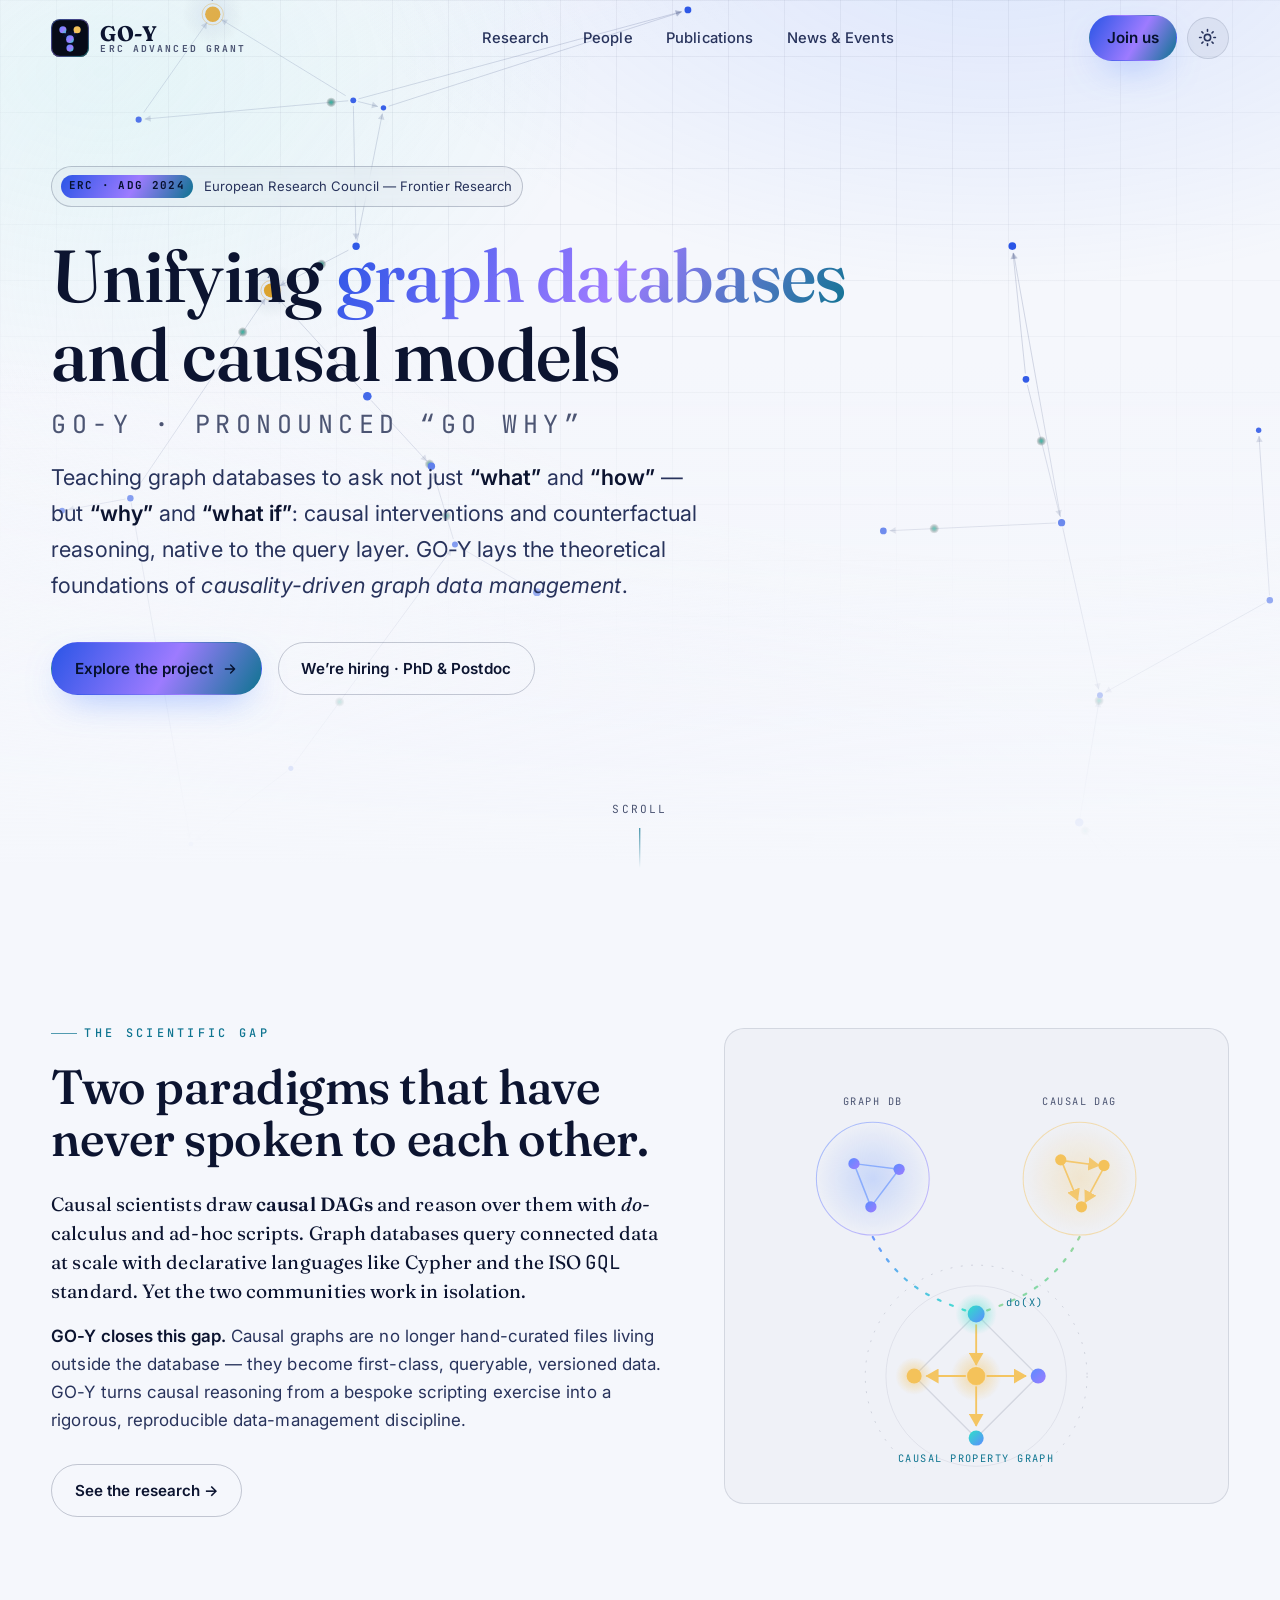
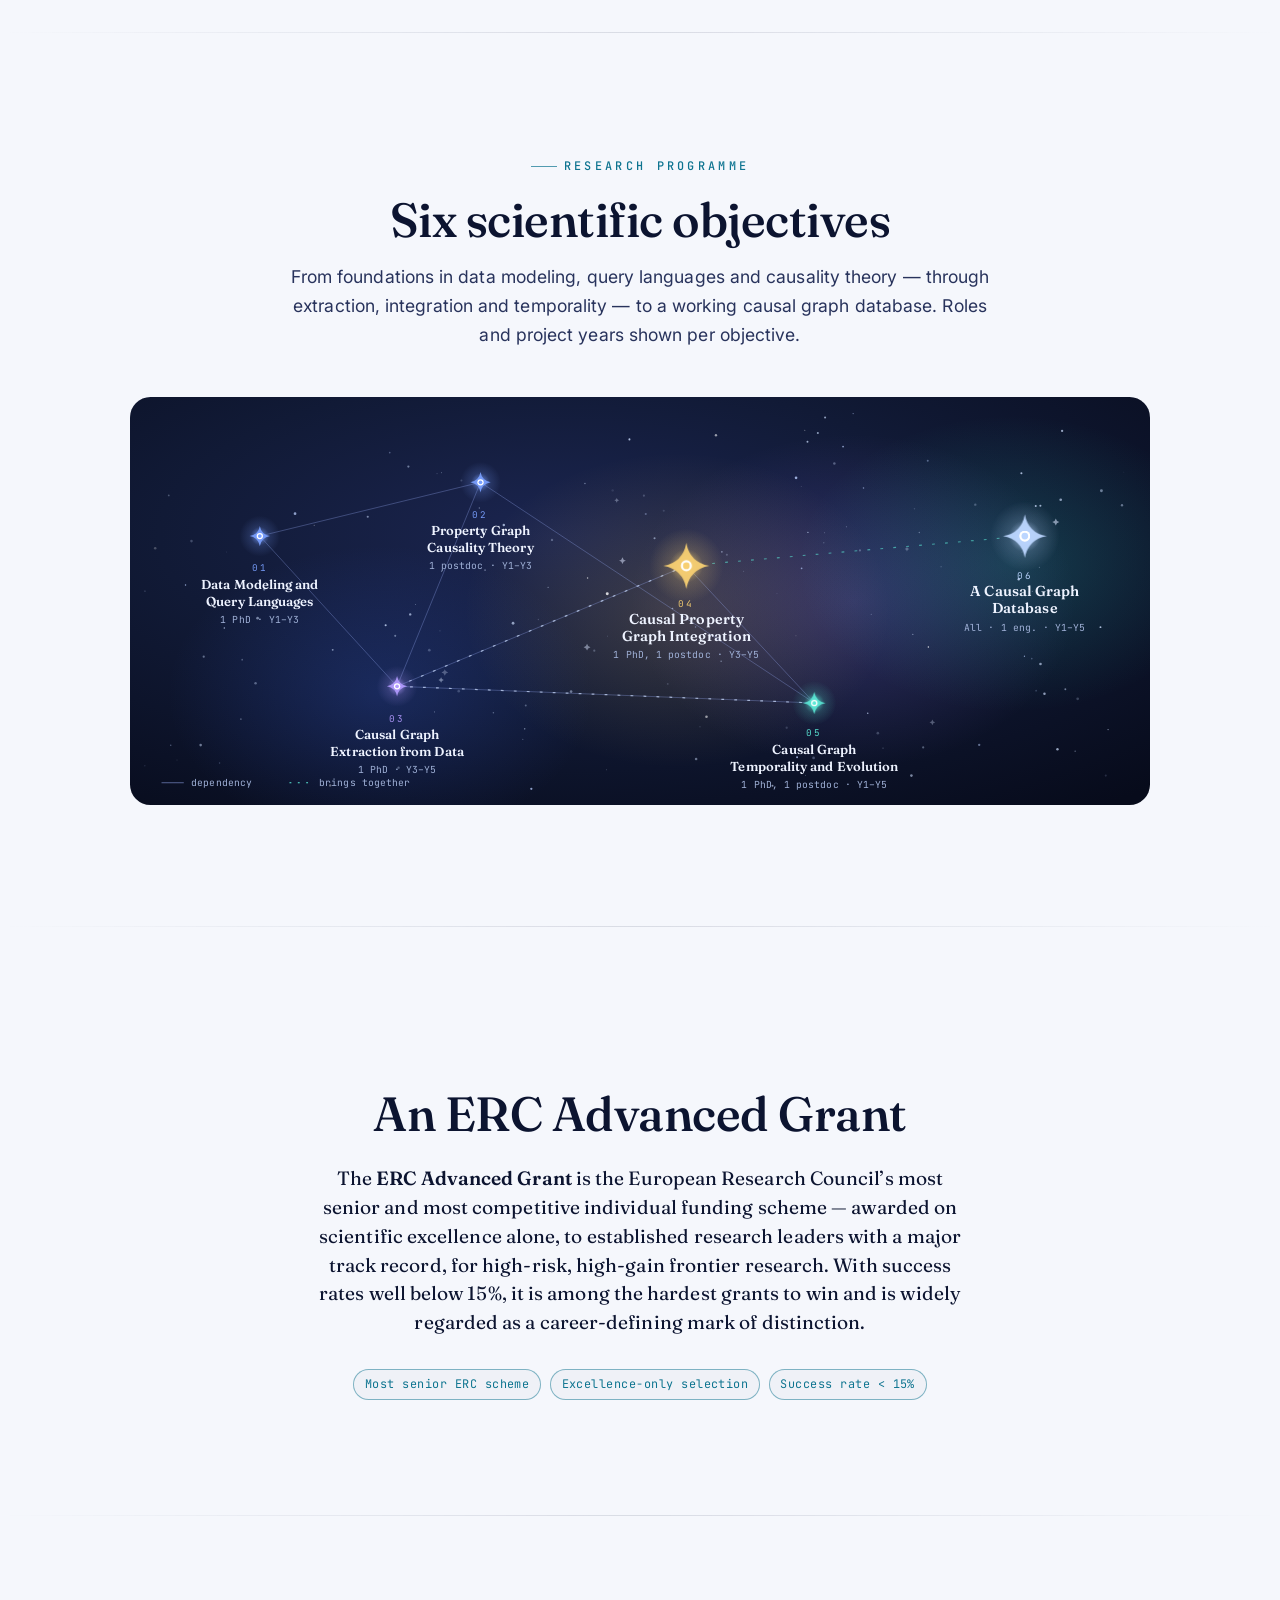
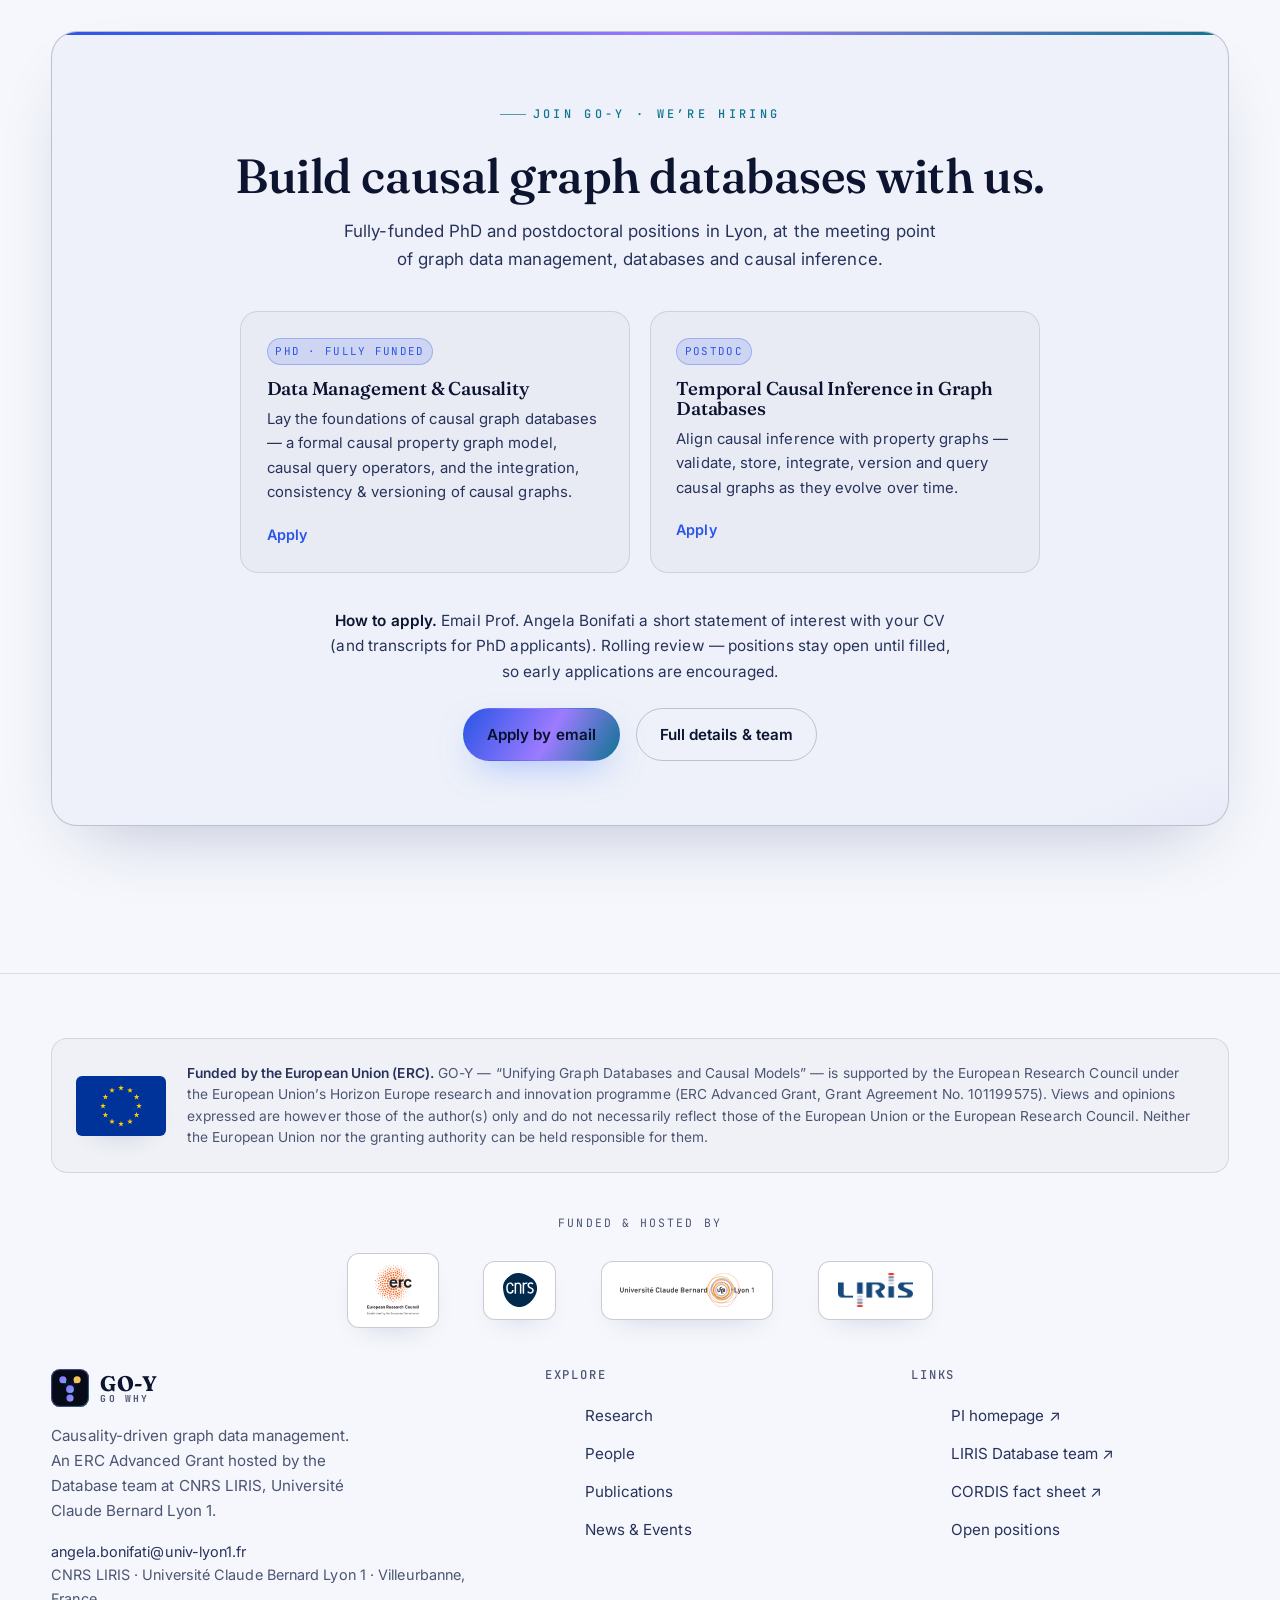
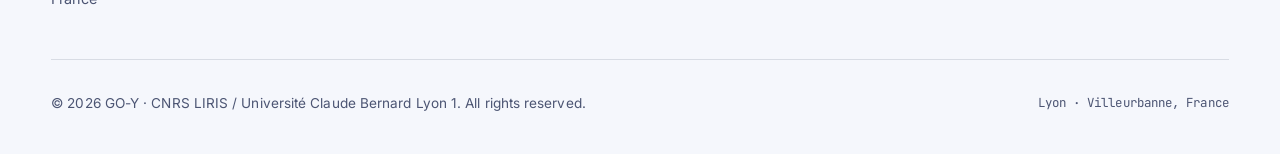
==== index.html @ 0f2301a9 "Home: drop the arrow icons from the hiring band (cleaner buttons/cards) Co-Authored-By: Claude Opus " ====
<!DOCTYPE html>
<html lang="en" data-theme="light">
<head>
  <meta charset="UTF-8" />
  <meta name="viewport" content="width=device-width, initial-scale=1.0" />
  <title>GO-Y · Unifying Graph Databases and Causal Models — ERC Advanced Grant</title>
  <meta name="description" content="GO-Y (pronounced 'go why') is an ERC Advanced Grant led by Prof. Angela Bonifati at CNRS LIRIS / Université Claude Bernard Lyon 1, laying the theoretical foundations of causality-driven graph data management." />
  <meta name="author" content="GO-Y — Angela Bonifati, CNRS LIRIS / Université Claude Bernard Lyon 1" />
  <meta property="og:title" content="GO-Y · Unifying Graph Databases and Causal Models" />
  <meta property="og:description" content="An ERC Advanced Grant teaching graph databases to ask not just 'what' and 'how' — but 'why'." />
  <meta property="og:type" content="website" />
  <link rel="icon" type="image/svg+xml" href="assets/img/favicon.svg" />
  <link rel="preconnect" href="https://fonts.googleapis.com" />
  <link rel="preconnect" href="https://fonts.gstatic.com" crossorigin />
  <link href="https://fonts.googleapis.com/css2?family=Fraunces:opsz,wght@9..144,400..600&family=Inter:wght@400;500;600;700&family=JetBrains+Mono:wght@400;500;600&display=swap" rel="stylesheet" />
  <link rel="stylesheet" href="assets/css/style.css" />
</head>
<body>

  <!-- ============ NAV ============ -->
  <header class="nav" id="nav">
    <div class="container nav-inner">
      <a class="brand" href="index.html" aria-label="GO-Y home">
        <img class="logomark" src="assets/img/favicon.svg" alt="" />
        <span class="brand-text">
          <span class="brand-name">GO-Y</span>
          <span class="brand-sub">ERC Advanced Grant</span>
        </span>
      </a>
      <nav>
        <ul class="nav-links">
          <li><a href="#research">Research</a></li>
          <li><a href="people.html">People</a></li>
          <li><a href="publications.html">Publications</a></li>
          <li><a href="events.html">News &amp; Events</a></li>
        </ul>
      </nav>
      <div class="nav-actions">
        <a class="btn btn-primary" href="people.html#positions" style="padding:.6em 1.1em">Join us</a>
        <button class="theme-toggle" aria-label="Toggle colour theme" title="Toggle theme" aria-pressed="false">
          <svg class="icon-moon" viewBox="0 0 24 24" fill="none" stroke="currentColor" stroke-width="2" stroke-linecap="round" stroke-linejoin="round"><path d="M21 12.79A9 9 0 1 1 11.21 3 7 7 0 0 0 21 12.79z"/></svg>
          <svg class="icon-sun" viewBox="0 0 24 24" fill="none" stroke="currentColor" stroke-width="2" stroke-linecap="round" stroke-linejoin="round"><circle cx="12" cy="12" r="4"/><path d="M12 2v2M12 20v2M4.93 4.93l1.41 1.41M17.66 17.66l1.41 1.41M2 12h2M20 12h2M4.93 19.07l1.41-1.41M17.66 6.34l1.41-1.41"/></svg>
        </button>
        <button class="nav-burger" aria-label="Open menu" aria-expanded="false">
          <svg viewBox="0 0 24 24" fill="none" stroke="currentColor" stroke-width="2" stroke-linecap="round"><path d="M3 6h18M3 12h18M3 18h18"/></svg>
        </button>
      </div>
    </div>
  </header>

  <div class="mobile-menu" id="mobileMenu">
    <a href="#research">Research</a>
    <a href="people.html">People</a>
    <a href="publications.html">Publications</a>
    <a href="events.html">News &amp; Events</a>
    <a href="people.html#positions">Join us</a>
  </div>

  <!-- ============ HERO ============ -->
  <section class="hero" id="top">
    <canvas id="hero-canvas"></canvas>
    <div class="container">
      <div class="hero-content">
        <span class="hero-badge">
          <span class="pill">ERC · AdG 2024</span>
          European Research Council — Frontier Research
        </span>
        <h1>
          Unifying <span class="gradient-text">graph databases</span><br />and causal models
          <span class="pron">GO-Y · pronounced “go why”</span>
        </h1>
        <p class="hero-lead">
          Teaching graph databases to ask not just <strong>“what”</strong> and <strong>“how”</strong> — but
          <strong>“why”</strong> and <strong>“what if”</strong>: causal interventions and counterfactual
          reasoning, native to the query layer. GO-Y lays the theoretical foundations of
          <em>causality-driven graph data management</em>.
        </p>
        <div class="hero-cta">
          <a class="btn btn-primary" href="#about">
            Explore the project
            <svg viewBox="0 0 24 24" fill="none" stroke="currentColor" stroke-width="2" stroke-linecap="round" stroke-linejoin="round"><path d="M5 12h14M13 6l6 6-6 6"/></svg>
          </a>
          <a class="btn btn-ghost" href="#join">We’re hiring · PhD &amp; Postdoc</a>
        </div>
      </div>
    </div>
    <div class="scroll-cue"><span>Scroll</span><span class="line"></span></div>
  </section>

  <!-- ============ ABOUT ============ -->
  <section id="about">
    <div class="container">
      <div class="split">
        <div class="reveal">
          <span class="eyebrow">The scientific gap</span>
          <h2>Two paradigms that have<br />never spoken to each other.</h2>
          <div class="prose" style="margin-top:1.6rem">
            <p class="lead-para">
              Causal scientists draw <strong>causal DAGs</strong> and reason over them with <em>do</em>-calculus and
              ad-hoc scripts. Graph databases query connected data at scale with declarative languages like
              Cypher and the ISO <span class="mono">GQL</span> standard. Yet the two communities work in isolation.
            </p>
            <p>
              <strong>GO-Y closes this gap.</strong> Causal graphs are no longer hand-curated files living outside the
              database — they become first-class, queryable, versioned data. GO-Y turns causal reasoning from a
              bespoke scripting exercise into a rigorous, reproducible data-management discipline.
            </p>
          </div>
          <div class="hero-cta" style="margin-top:1.8rem">
            <a class="btn btn-ghost" href="#research">See the research →</a>
          </div>
        </div>
        <div class="reveal" data-delay="1">
          <!-- Bridge diagram -->
          <div class="card" style="padding:2.2rem">
            <svg viewBox="0 0 460 430" width="100%" role="img" aria-label="Graph databases joined with causal DAGs to form a causal property graph">
              <defs>
                <linearGradient id="gGraph" x1="0" y1="0" x2="1" y2="1"><stop offset="0" stop-color="#5b8cff"/><stop offset="1" stop-color="#9d7bff"/></linearGradient>
                <linearGradient id="gCpg" x1="0" y1="0" x2="1" y2="1"><stop offset="0" stop-color="#2fe0c8"/><stop offset="1" stop-color="#5b8cff"/></linearGradient>
                <linearGradient id="gFlowL" x1="0" y1="0" x2="1" y2="1"><stop offset="0" stop-color="#5b8cff"/><stop offset="1" stop-color="#2fe0c8"/></linearGradient>
                <linearGradient id="gFlowR" x1="0" y1="0" x2="1" y2="1"><stop offset="0" stop-color="#f4c25a"/><stop offset="1" stop-color="#2fe0c8"/></linearGradient>
                <radialGradient id="orbL"><stop offset="0" stop-color="#5b8cff" stop-opacity=".26"/><stop offset="1" stop-color="#5b8cff" stop-opacity="0"/></radialGradient>
                <radialGradient id="orbR"><stop offset="0" stop-color="#f4c25a" stop-opacity=".26"/><stop offset="1" stop-color="#f4c25a" stop-opacity="0"/></radialGradient>
                <radialGradient id="hGold"><stop offset="0" stop-color="#f4c25a" stop-opacity=".55"/><stop offset="1" stop-color="#f4c25a" stop-opacity="0"/></radialGradient>
                <radialGradient id="hCpg"><stop offset="0" stop-color="#2fe0c8" stop-opacity=".5"/><stop offset="1" stop-color="#2fe0c8" stop-opacity="0"/></radialGradient>
                <marker id="ah2" markerWidth="8" markerHeight="8" refX="6.5" refY="4" orient="auto"><path d="M0 0 L7 4 L0 8 z" fill="#f4c25a"/></marker>
                <style>
                  .lbl{ fill:var(--muted); font-family:var(--font-mono); font-size:11px; letter-spacing:.14em }
                  .lblA{ fill:var(--accent-2); font-family:var(--font-mono); font-size:11px; letter-spacing:.14em }
                  .fe{ stroke:var(--border-strong) }
                  .flow{ stroke-dasharray:6 10; animation:goyflow 1.6s linear infinite }
                  .ring{ animation:goyspin 60s linear infinite; transform-box:fill-box; transform-origin:center }
                  .pulse{ animation:goypulse 3s ease-in-out infinite; transform-box:fill-box; transform-origin:center }
                  @keyframes goyflow{ to{ stroke-dashoffset:-32 } }
                  @keyframes goyspin{ to{ transform:rotate(360deg) } }
                  @keyframes goypulse{ 0%,100%{ opacity:.4 } 50%{ opacity:.85 } }
                  @media (prefers-reduced-motion: reduce){ .flow,.ring,.pulse{ animation:none } }
                </style>
              </defs>

              <!-- depth rings behind the unified graph -->
              <circle cx="230" cy="332" r="96" fill="none" stroke="var(--border)" opacity=".6"/>
              <circle cx="230" cy="332" r="118" fill="none" stroke="var(--border-strong)" stroke-dasharray="2 9" opacity=".7" class="ring"/>

              <!-- merge flows -->
              <path d="M120 184 C 152 244 194 252 228 266" fill="none" stroke="url(#gFlowL)" stroke-width="2.4" stroke-linecap="round" opacity=".9" class="flow"/>
              <path d="M340 184 C 308 244 266 252 232 266" fill="none" stroke="url(#gFlowR)" stroke-width="2.4" stroke-linecap="round" opacity=".9" class="flow"/>

              <!-- GRAPH DB orb -->
              <circle cx="120" cy="122" r="62" fill="url(#orbL)"/>
              <circle cx="120" cy="122" r="60" fill="none" stroke="url(#gGraph)" stroke-width="1.1" opacity=".5"/>
              <text x="120" y="44" text-anchor="middle" class="lbl">GRAPH DB</text>
              <g stroke="#5b8cff" stroke-width="1.6" opacity=".6"><line x1="100" y1="106" x2="148" y2="112"/><line x1="100" y1="106" x2="118" y2="152"/><line x1="148" y1="112" x2="118" y2="152"/></g>
              <circle cx="100" cy="106" r="6" fill="url(#gGraph)"/><circle cx="148" cy="112" r="6" fill="url(#gGraph)"/><circle cx="118" cy="152" r="6" fill="url(#gGraph)"/>

              <!-- CAUSAL DAG orb -->
              <circle cx="340" cy="122" r="62" fill="url(#orbR)"/>
              <circle cx="340" cy="122" r="60" fill="none" stroke="#f4c25a" stroke-width="1.1" opacity=".45"/>
              <text x="340" y="44" text-anchor="middle" class="lbl">CAUSAL DAG</text>
              <g stroke="#f4c25a" stroke-width="1.8" fill="none" marker-end="url(#ah2)" opacity=".85"><line x1="322" y1="106" x2="338" y2="145"/><line x1="366" y1="110" x2="346" y2="147"/><line x1="324" y1="103" x2="361" y2="108"/></g>
              <circle cx="320" cy="102" r="6" fill="#f4c25a"/><circle cx="366" cy="108" r="6" fill="#f4c25a"/><circle cx="342" cy="152" r="6" fill="#f4c25a"/>

              <!-- CAUSAL PROPERTY GRAPH (unified) -->
              <g class="fe" stroke-width="1.4" fill="none" opacity=".55">
                <line x1="230" y1="266" x2="164" y2="332"/><line x1="230" y1="266" x2="296" y2="332"/>
                <line x1="164" y1="332" x2="230" y2="398"/><line x1="296" y1="332" x2="230" y2="398"/>
              </g>
              <g stroke="#f4c25a" stroke-width="2" fill="none" marker-end="url(#ah2)" opacity=".95">
                <line x1="230" y1="277" x2="230" y2="320"/>
                <line x1="219" y1="332" x2="177" y2="332"/>
                <line x1="241" y1="332" x2="283" y2="332"/>
                <line x1="230" y1="343" x2="230" y2="385"/>
              </g>
              <circle cx="230" cy="266" r="22" fill="url(#hCpg)" class="pulse"/>
              <circle cx="230" cy="332" r="27" fill="url(#hGold)" class="pulse"/>
              <circle cx="164" cy="332" r="20" fill="url(#hGold)" class="pulse"/>
              <circle cx="230" cy="266" r="9" fill="url(#gCpg)"/>
              <circle cx="164" cy="332" r="8" fill="#f4c25a"/>
              <circle cx="296" cy="332" r="8" fill="url(#gGraph)"/>
              <circle cx="230" cy="398" r="8" fill="url(#gCpg)"/>
              <circle cx="230" cy="332" r="10" fill="#f4c25a"/>
              <circle cx="230" cy="332" r="10" fill="none" stroke="#ffffff" stroke-opacity=".25" stroke-width="1"/>
              <text x="262" y="258" class="lblA" font-size="10">do(X)</text>
              <text x="230" y="424" text-anchor="middle" class="lblA">CAUSAL PROPERTY GRAPH</text>
            </svg>
          </div>
        </div>
      </div>
    </div>
  </section>

  <hr class="section-divider" />

  <!-- ============ RESEARCH ============ -->
  <section id="research">
    <div class="container">
      <div class="section-head center reveal">
        <span class="eyebrow">Research programme</span>
        <h2>Six scientific objectives</h2>
        <p>From foundations in data modeling, query languages and causality theory — through extraction,
          integration and temporality — to a working causal graph database. Roles and project years shown per objective.</p>
      </div>

      <div class="wp-figure reveal">
        <svg viewBox="0 0 1100 440" width="100%" role="img" aria-label="The six scientific objectives of GO-Y drawn as a constellation, joined by their dependencies, culminating in a causal graph database.">
  <defs>
    <radialGradient id="sky" cx="42%" cy="34%" r="85%"><stop offset="0" stop-color="#1b2550"/><stop offset="46%" stop-color="#111a36"/><stop offset="100%" stop-color="#070b1b"/></radialGradient>
    <radialGradient id="nebV" cx="50%" cy="50%" r="50%"><stop offset="0" stop-color="#9d7bff" stop-opacity="0.22"/><stop offset="100%" stop-color="#9d7bff" stop-opacity="0"/></radialGradient>
    <radialGradient id="nebB" cx="50%" cy="50%" r="50%"><stop offset="0" stop-color="#3f6dff" stop-opacity="0.20"/><stop offset="100%" stop-color="#3f6dff" stop-opacity="0"/></radialGradient>
    <radialGradient id="nebG" cx="50%" cy="50%" r="50%"><stop offset="0" stop-color="#f4c25a" stop-opacity="0.18"/><stop offset="100%" stop-color="#f4c25a" stop-opacity="0"/></radialGradient>
    <radialGradient id="nebT" cx="50%" cy="50%" r="50%"><stop offset="0" stop-color="#2fe0c8" stop-opacity="0.18"/><stop offset="100%" stop-color="#2fe0c8" stop-opacity="0"/></radialGradient>
    <radialGradient id="glow1"><stop offset="0" stop-color="#7aa0ff" stop-opacity="0.85"/><stop offset="45%" stop-color="#7aa0ff" stop-opacity="0.18"/><stop offset="100%" stop-color="#7aa0ff" stop-opacity="0"/></radialGradient><radialGradient id="glow2"><stop offset="0" stop-color="#7aa0ff" stop-opacity="0.85"/><stop offset="45%" stop-color="#7aa0ff" stop-opacity="0.18"/><stop offset="100%" stop-color="#7aa0ff" stop-opacity="0"/></radialGradient><radialGradient id="glow3"><stop offset="0" stop-color="#b39bff" stop-opacity="0.85"/><stop offset="45%" stop-color="#b39bff" stop-opacity="0.18"/><stop offset="100%" stop-color="#b39bff" stop-opacity="0"/></radialGradient><radialGradient id="glow4"><stop offset="0" stop-color="#f7cf72" stop-opacity="0.85"/><stop offset="45%" stop-color="#f7cf72" stop-opacity="0.18"/><stop offset="100%" stop-color="#f7cf72" stop-opacity="0"/></radialGradient><radialGradient id="glow5"><stop offset="0" stop-color="#5be9d6" stop-opacity="0.85"/><stop offset="45%" stop-color="#5be9d6" stop-opacity="0.18"/><stop offset="100%" stop-color="#5be9d6" stop-opacity="0"/></radialGradient><radialGradient id="glow6"><stop offset="0" stop-color="#bcd6ff" stop-opacity="0.85"/><stop offset="45%" stop-color="#bcd6ff" stop-opacity="0.18"/><stop offset="100%" stop-color="#bcd6ff" stop-opacity="0"/></radialGradient>
    <style>
      .twinkle{ animation: goyTw 3s ease-in-out infinite; }
      @keyframes goyTw{ 0%,100%{ opacity:.18 } 50%{ opacity:.95 } }
      .pulse{ animation: goyPl 4.5s ease-in-out infinite; transform-box: fill-box; transform-origin: center; }
      @keyframes goyPl{ 0%,100%{ opacity:.55 } 50%{ opacity:1 } }
      .flow{ stroke-dasharray: 3 11; animation: goyFl 2.6s linear infinite; }
      @keyframes goyFl{ to{ stroke-dashoffset:-28 } }
      @media (prefers-reduced-motion: reduce){ .twinkle,.pulse,.flow{ animation:none } }
    </style>
  </defs>

  <rect x="0" y="0" width="1100" height="440" rx="22" fill="url(#sky)"/>
  <g>
    <rect x="540" y="40" width="480" height="360" fill="url(#nebV)"/>
    <rect x="40" y="160" width="460" height="320" fill="url(#nebB)"/>
    <rect x="360" y="60" width="460" height="340" fill="url(#nebG)"/>
    <rect x="720" y="20" width="460" height="320" fill="url(#nebT)"/>
  </g>

  <g><circle cx="1022" cy="325.5" r="1.48" fill="#cfe0ff" opacity="0.24"/><circle cx="718.3" cy="87.2" r="1.42" fill="#bcd0ff" opacity="0.8" class="twinkle" style="animation-duration:5.0s;animation-delay:-1.0s"/><circle cx="861" cy="269.5" r="0.8" fill="#ffffff" opacity="0.81"/><circle cx="382.9" cy="186.7" r="1.06" fill="#cfe0ff" opacity="0.38"/><circle cx="772.6" cy="140" r="0.56" fill="#cfe0ff" opacity="0.43"/><circle cx="1054.8" cy="358.7" r="0.68" fill="#cfe0ff" opacity="0.65" class="twinkle" style="animation-duration:4.3s;animation-delay:-2.8s"/><circle cx="631.9" cy="41.3" r="1.28" fill="#ffffff" opacity="0.57"/><circle cx="450.9" cy="205.2" r="0.61" fill="#cfe0ff" opacity="0.68" class="twinkle" style="animation-duration:5.0s;animation-delay:-1.2s"/><circle cx="980.7" cy="183.6" r="0.64" fill="#cfe0ff" opacity="0.42"/><circle cx="334.3" cy="252.2" r="0.59" fill="#cfe0ff" opacity="0.26"/><circle cx="513.8" cy="402.1" r="0.44" fill="#cfe0ff" opacity="0.59" class="twinkle" style="animation-duration:4.7s;animation-delay:-1.4s"/><circle cx="964.6" cy="279.6" r="0.7" fill="#bcd0ff" opacity="0.69" class="twinkle" style="animation-duration:4.4s;animation-delay:-1.8s"/><circle cx="27.2" cy="163" r="1.36" fill="#ffffff" opacity="0.24"/><circle cx="723.8" cy="96.5" r="0.43" fill="#cfe0ff" opacity="0.36" class="twinkle" style="animation-duration:4.3s;animation-delay:-2.1s"/><circle cx="1047.6" cy="101.1" r="1.57" fill="#cfe0ff" opacity="0.49"/><circle cx="426.8" cy="332.6" r="1.09" fill="#cfe0ff" opacity="0.35" class="twinkle" style="animation-duration:2.5s;animation-delay:-3.7s"/><circle cx="579.9" cy="309.4" r="1.01" fill="#cfe0ff" opacity="0.19"/><circle cx="1071.8" cy="81" r="0.45" fill="#cfe0ff" opacity="0.22"/><circle cx="731.1" cy="146" r="0.61" fill="#cfe0ff" opacity="0.8"/><circle cx="1069.8" cy="116.7" r="1.26" fill="#cfe0ff" opacity="0.44"/><circle cx="413.1" cy="244" r="1.49" fill="#cfe0ff" opacity="0.65" class="twinkle" style="animation-duration:2.3s;animation-delay:-3.9s"/><circle cx="958.4" cy="196.5" r="1.26" fill="#cfe0ff" opacity="0.81"/><circle cx="692.9" cy="419.3" r="1.07" fill="#cfe0ff" opacity="0.63" class="twinkle" style="animation-duration:3.0s;animation-delay:-0.9s"/><circle cx="391.9" cy="340.6" r="0.82" fill="#cfe0ff" opacity="0.39"/><circle cx="637.5" cy="285" r="0.8" fill="#cfe0ff" opacity="0.49" class="twinkle" style="animation-duration:3.8s;animation-delay:-3.2s"/><circle cx="403.1" cy="138" r="1.29" fill="#cfe0ff" opacity="0.73"/><circle cx="357.4" cy="90.1" r="1.13" fill="#cfe0ff" opacity="0.22"/><circle cx="121" cy="283.3" r="0.94" fill="#cfe0ff" opacity="0.33" class="twinkle" style="animation-duration:5.0s;animation-delay:-2.9s"/><circle cx="178" cy="125.8" r="1.47" fill="#bcd0ff" opacity="0.73" class="twinkle" style="animation-duration:2.1s;animation-delay:-1.7s"/><circle cx="769" cy="53.5" r="0.99" fill="#bcd0ff" opacity="0.69"/><circle cx="1008.7" cy="315.1" r="1.02" fill="#cfe0ff" opacity="0.5"/><circle cx="1000.2" cy="379.9" r="1.33" fill="#cfe0ff" opacity="0.7"/><circle cx="425.7" cy="357.9" r="0.68" fill="#cfe0ff" opacity="0.8"/><circle cx="911.6" cy="116.1" r="1.27" fill="#cfe0ff" opacity="0.29" class="twinkle" style="animation-duration:2.3s;animation-delay:-3.7s"/><circle cx="376.7" cy="119.7" r="0.68" fill="#cfe0ff" opacity="0.49"/><circle cx="844.2" cy="256" r="0.78" fill="#cfe0ff" opacity="0.45" class="twinkle" style="animation-duration:3.9s;animation-delay:-1.7s"/><circle cx="575.6" cy="122.7" r="1.15" fill="#cfe0ff" opacity="0.16" class="twinkle" style="animation-duration:3.2s;animation-delay:-1.4s"/><circle cx="135.4" cy="308.8" r="1.34" fill="#cfe0ff" opacity="0.38" class="twinkle" style="animation-duration:3.4s;animation-delay:-2.9s"/><circle cx="144.7" cy="207.6" r="1.22" fill="#cfe0ff" opacity="0.5"/><circle cx="275.7" cy="246.2" r="1.13" fill="#cfe0ff" opacity="0.79"/><circle cx="799.4" cy="234.3" r="0.67" fill="#cfe0ff" opacity="0.3"/><circle cx="719.4" cy="388.5" r="1.02" fill="#bcd0ff" opacity="0.82"/><circle cx="215.9" cy="418.9" r="1.26" fill="#ffffff" opacity="0.39"/><circle cx="322.8" cy="273" r="1.45" fill="#cfe0ff" opacity="0.27"/><circle cx="380.7" cy="143.2" r="1.56" fill="#cfe0ff" opacity="0.6"/><circle cx="490.6" cy="93.4" r="0.81" fill="#cfe0ff" opacity="0.48"/><circle cx="795.6" cy="341.1" r="0.79" fill="#cfe0ff" opacity="0.73"/><circle cx="280.1" cy="59.9" r="0.91" fill="#bcd0ff" opacity="0.36"/><circle cx="614.7" cy="355.6" r="0.76" fill="#cfe0ff" opacity="0.17"/><circle cx="708.2" cy="356.7" r="1.24" fill="#cfe0ff" opacity="0.19"/><circle cx="432.8" cy="422.6" r="1.24" fill="#bcd0ff" opacity="0.74"/><circle cx="806.5" cy="362.5" r="1.42" fill="#cfe0ff" opacity="0.24"/><circle cx="941.4" cy="219.5" r="0.43" fill="#bcd0ff" opacity="0.41"/><circle cx="718.2" cy="257.6" r="0.49" fill="#ffffff" opacity="0.47"/><circle cx="554.2" cy="106.4" r="1.18" fill="#cfe0ff" opacity="0.23"/><circle cx="759.6" cy="71.8" r="1.36" fill="#cfe0ff" opacity="0.35"/><circle cx="538.6" cy="45.7" r="1.08" fill="#cfe0ff" opacity="0.81" class="twinkle" style="animation-duration:2.8s;animation-delay:-2.8s"/><circle cx="328.4" cy="339.6" r="0.57" fill="#cfe0ff" opacity="0.41"/><circle cx="302.2" cy="234.5" r="1.26" fill="#cfe0ff" opacity="0.67"/><circle cx="556.2" cy="126.2" r="1.15" fill="#bcd0ff" opacity="0.36"/><circle cx="1046.6" cy="248.2" r="1.03" fill="#cfe0ff" opacity="0.81"/><circle cx="336.1" cy="187.7" r="0.64" fill="#cfe0ff" opacity="0.68"/><circle cx="354.5" cy="317.2" r="1.39" fill="#cfe0ff" opacity="0.23"/><circle cx="43.9" cy="375.5" r="0.86" fill="#bcd0ff" opacity="0.37"/><circle cx="748.9" cy="146.5" r="0.41" fill="#cfe0ff" opacity="0.8"/><circle cx="119.6" cy="347.3" r="0.95" fill="#cfe0ff" opacity="0.34"/><circle cx="76.2" cy="375.4" r="1.39" fill="#cfe0ff" opacity="0.5"/><circle cx="565.7" cy="152.3" r="1.11" fill="#cfe0ff" opacity="0.56"/><circle cx="300.2" cy="75" r="1.22" fill="#cfe0ff" opacity="0.49"/><circle cx="728.5" cy="407.9" r="0.51" fill="#cfe0ff" opacity="0.46"/><circle cx="724.3" cy="184.8" r="0.94" fill="#bcd0ff" opacity="0.65" class="twinkle" style="animation-duration:4.6s;animation-delay:-0.1s"/><circle cx="748.2" cy="157.2" r="0.73" fill="#cfe0ff" opacity="0.26"/><circle cx="981.8" cy="117.2" r="1.1" fill="#cfe0ff" opacity="0.74"/><circle cx="493.5" cy="195.2" r="0.77" fill="#ffffff" opacity="0.68"/><circle cx="542.7" cy="242" r="0.43" fill="#cfe0ff" opacity="0.34"/><circle cx="621.7" cy="344.8" r="1.4" fill="#ffffff" opacity="0.56"/><circle cx="860.3" cy="68.8" r="1.08" fill="#bcd0ff" opacity="0.41" class="twinkle" style="animation-duration:4.6s;animation-delay:-1.1s"/><circle cx="981.9" cy="288" r="1.42" fill="#cfe0ff" opacity="0.64"/><circle cx="331.1" cy="82.6" r="0.59" fill="#cfe0ff" opacity="0.26"/><circle cx="256.4" cy="129.1" r="1.16" fill="#cfe0ff" opacity="0.54"/><circle cx="289.6" cy="399.7" r="1.27" fill="#cfe0ff" opacity="0.35"/><circle cx="779.9" cy="17.9" r="0.77" fill="#bcd0ff" opacity="0.47"/><circle cx="514.7" cy="212.2" r="1.59" fill="#ffffff" opacity="0.8"/><circle cx="855.4" cy="377.9" r="1.19" fill="#cfe0ff" opacity="0.37"/><circle cx="791" cy="98.1" r="0.81" fill="#bcd0ff" opacity="0.61"/><circle cx="977.2" cy="316.7" r="1.03" fill="#bcd0ff" opacity="0.23"/><circle cx="737.2" cy="389.2" r="1.5" fill="#bcd0ff" opacity="0.3" class="twinkle" style="animation-duration:2.8s;animation-delay:-2.3s"/><circle cx="661.8" cy="187.8" r="0.51" fill="#cfe0ff" opacity="0.49"/><circle cx="1005.2" cy="36.6" r="1.23" fill="#cfe0ff" opacity="0.71"/><circle cx="851.2" cy="146.2" r="0.81" fill="#cfe0ff" opacity="0.39"/><circle cx="1003.7" cy="110.8" r="1.46" fill="#cfe0ff" opacity="0.64"/><circle cx="961.8" cy="167.2" r="0.69" fill="#cfe0ff" opacity="0.18" class="twinkle" style="animation-duration:4.4s;animation-delay:-1.2s"/><circle cx="787.2" cy="165.5" r="1.19" fill="#cfe0ff" opacity="0.31"/><circle cx="697.7" cy="212" r="0.67" fill="#bcd0ff" opacity="0.14"/><circle cx="915.8" cy="375.1" r="1.27" fill="#bcd0ff" opacity="0.49"/><circle cx="16.1" cy="209.4" r="0.99" fill="#cfe0ff" opacity="0.15" class="twinkle" style="animation-duration:2.3s;animation-delay:-3.2s"/><circle cx="309.6" cy="362.2" r="0.53" fill="#cfe0ff" opacity="0.49" class="twinkle" style="animation-duration:3.2s;animation-delay:-2.9s"/><circle cx="41.8" cy="106.1" r="0.98" fill="#cfe0ff" opacity="0.3"/><circle cx="286" cy="257.6" r="1.11" fill="#cfe0ff" opacity="0.46" class="twinkle" style="animation-duration:2.9s;animation-delay:-2.4s"/><circle cx="961.3" cy="82.2" r="1.12" fill="#cfe0ff" opacity="0.78"/><circle cx="50.7" cy="391.5" r="0.49" fill="#cfe0ff" opacity="0.31"/><circle cx="741.8" cy="38.8" r="1.1" fill="#cfe0ff" opacity="0.66"/><circle cx="514.8" cy="257.8" r="0.43" fill="#cfe0ff" opacity="0.53"/><circle cx="66.3" cy="155.4" r="1.41" fill="#cfe0ff" opacity="0.25"/><circle cx="812.1" cy="378.7" r="1.02" fill="#cfe0ff" opacity="0.14" class="twinkle" style="animation-duration:2.0s;animation-delay:-0.4s"/><circle cx="520.5" cy="100.7" r="1.28" fill="#cfe0ff" opacity="0.12" class="twinkle" style="animation-duration:2.3s;animation-delay:-2.3s"/><circle cx="475.7" cy="317.7" r="1.42" fill="#cfe0ff" opacity="0.47" class="twinkle" style="animation-duration:2.2s;animation-delay:-2.9s"/><circle cx="198.6" cy="138.2" r="0.53" fill="#ffffff" opacity="0.68" class="twinkle" style="animation-duration:2.1s;animation-delay:-1.2s"/><circle cx="973.1" cy="209.6" r="0.64" fill="#cfe0ff" opacity="0.42"/><circle cx="440.4" cy="239.9" r="0.73" fill="#cfe0ff" opacity="0.22"/><circle cx="976.8" cy="117.6" r="1.07" fill="#cfe0ff" opacity="0.8" class="twinkle" style="animation-duration:4.2s;animation-delay:-0.8s"/><circle cx="643.7" cy="170.1" r="1.18" fill="#cfe0ff" opacity="0.26"/><circle cx="59.9" cy="202.8" r="0.76" fill="#bcd0ff" opacity="0.77" class="twinkle" style="animation-duration:2.6s;animation-delay:-0.6s"/><circle cx="842.7" cy="408.3" r="1.41" fill="#cfe0ff" opacity="0.57"/><circle cx="749.6" cy="22.1" r="1.11" fill="#cfe0ff" opacity="0.68"/><circle cx="335.8" cy="81.7" r="0.45" fill="#cfe0ff" opacity="0.66"/><circle cx="670.4" cy="178.5" r="0.43" fill="#cfe0ff" opacity="0.2" class="twinkle" style="animation-duration:2.3s;animation-delay:-2.1s"/><circle cx="455.1" cy="154.1" r="1.3" fill="#cfe0ff" opacity="0.32"/><circle cx="308" cy="223.9" r="0.49" fill="#cfe0ff" opacity="0.74"/><circle cx="972.5" cy="282.1" r="0.9" fill="#bcd0ff" opacity="0.3"/><circle cx="986.2" cy="320" r="1.34" fill="#cfe0ff" opacity="0.67"/><circle cx="101.7" cy="249.1" r="0.74" fill="#cfe0ff" opacity="0.78"/><circle cx="1019.3" cy="381.9" r="0.79" fill="#cfe0ff" opacity="0.44"/><circle cx="874.7" cy="183.1" r="0.63" fill="#cfe0ff" opacity="0.4" class="twinkle" style="animation-duration:4.3s;animation-delay:-0.8s"/><circle cx="1052.3" cy="408.3" r="1.15" fill="#bcd0ff" opacity="0.17" class="twinkle" style="animation-duration:3.6s;animation-delay:-2.6s"/><circle cx="638.3" cy="167" r="0.95" fill="#cfe0ff" opacity="0.47" class="twinkle" style="animation-duration:2.6s;animation-delay:-3.9s"/><circle cx="218.6" cy="272.7" r="1.03" fill="#cfe0ff" opacity="0.59"/><circle cx="79.5" cy="280.1" r="1.21" fill="#cfe0ff" opacity="0.43"/><circle cx="727.7" cy="35.9" r="0.64" fill="#ffffff" opacity="0.38" class="twinkle" style="animation-duration:3.8s;animation-delay:-0.0s"/><circle cx="610.5" cy="390.4" r="1.41" fill="#cfe0ff" opacity="0.46" class="twinkle" style="animation-duration:4.6s;animation-delay:-2.7s"/><circle cx="585" cy="228.1" r="0.89" fill="#cfe0ff" opacity="0.57"/><circle cx="96.6" cy="394.6" r="0.82" fill="#bcd0ff" opacity="0.27" class="twinkle" style="animation-duration:3.1s;animation-delay:-3.1s"/><circle cx="609.9" cy="248" r="0.79" fill="#bcd0ff" opacity="0.48"/><circle cx="846" cy="120.5" r="0.75" fill="#cfe0ff" opacity="0.2"/><circle cx="16" cy="397.7" r="0.8" fill="#bcd0ff" opacity="0.14"/><circle cx="137.6" cy="238.5" r="1.48" fill="#cfe0ff" opacity="0.53"/><circle cx="500.7" cy="273.6" r="1.2" fill="#cfe0ff" opacity="0.29" class="twinkle" style="animation-duration:2.7s;animation-delay:-3.3s"/><circle cx="423.7" cy="369.1" r="0.44" fill="#cfe0ff" opacity="0.77"/><circle cx="103.9" cy="167.2" r="0.48" fill="#cfe0ff" opacity="0.22"/><circle cx="730.6" cy="48.2" r="1.05" fill="#cfe0ff" opacity="0.72"/><path transform="translate(524.9,111.4)" d="M0,-2.6 Q 0.42,-0.42 2.6,0 Q 0.42,0.42 0,2.6 Q -0.42,0.42 -2.6,0 Q -0.42,-0.42 0,-2.6 Z" fill="#dbe6ff" opacity="0.37" class="twinkle" style="animation-duration:3.2s;animation-delay:-1.9s"/><path transform="translate(998.4,134.9)" d="M0,-3.8 Q 0.61,-0.61 3.8,0 Q 0.61,0.61 0,3.8 Q -0.61,0.61 -3.8,0 Q -0.61,-0.61 0,-3.8 Z" fill="#dbe6ff" opacity="0.58" class="twinkle" style="animation-duration:4.3s;animation-delay:-1.3s"/><path transform="translate(335.5,305.2)" d="M0,-2.9 Q 0.46,-0.46 2.9,0 Q 0.46,0.46 0,2.9 Q -0.46,0.46 -2.9,0 Q -0.46,-0.46 0,-2.9 Z" fill="#dbe6ff" opacity="0.46" class="twinkle" style="animation-duration:4.3s;animation-delay:-1.5s"/><path transform="translate(837.9,164)" d="M0,-2.5 Q 0.40,-0.40 2.5,0 Q 0.40,0.40 0,2.5 Q -0.40,0.40 -2.5,0 Q -0.40,-0.40 0,-2.5 Z" fill="#dbe6ff" opacity="0.34" class="twinkle" style="animation-duration:3.4s;animation-delay:-2.2s"/><path transform="translate(339.5,297.1)" d="M0,-3.6 Q 0.58,-0.58 3.6,0 Q 0.58,0.58 0,3.6 Q -0.58,0.58 -3.6,0 Q -0.58,-0.58 0,-3.6 Z" fill="#dbe6ff" opacity="0.31" class="twinkle" style="animation-duration:3.7s;animation-delay:-1.4s"/><path transform="translate(865.3,350.8)" d="M0,-3.1 Q 0.50,-0.50 3.1,0 Q 0.50,0.50 0,3.1 Q -0.50,0.50 -3.1,0 Q -0.50,-0.50 0,-3.1 Z" fill="#dbe6ff" opacity="0.33" class="twinkle" style="animation-duration:3.3s;animation-delay:-0.6s"/><path transform="translate(492.9,269.8)" d="M0,-3.7 Q 0.59,-0.59 3.7,0 Q 0.59,0.59 0,3.7 Q -0.59,0.59 -3.7,0 Q -0.59,-0.59 0,-3.7 Z" fill="#dbe6ff" opacity="0.47" class="twinkle" style="animation-duration:3.2s;animation-delay:-0.9s"/><path transform="translate(531.1,176.4)" d="M0,-3.7 Q 0.59,-0.59 3.7,0 Q 0.59,0.59 0,3.7 Q -0.59,0.59 -3.7,0 Q -0.59,-0.59 0,-3.7 Z" fill="#dbe6ff" opacity="0.54" class="twinkle" style="animation-duration:3.3s;animation-delay:-1.3s"/></g>
  <g><line x1="140" y1="150" x2="378" y2="92" stroke="#9fb4ff" stroke-width="1" opacity="0.32"/><line x1="140" y1="150" x2="288" y2="312" stroke="#9fb4ff" stroke-width="1" opacity="0.32"/><line x1="378" y1="92" x2="288" y2="312" stroke="#9fb4ff" stroke-width="1" opacity="0.32"/><line x1="288" y1="312" x2="600" y2="182" stroke="#9fb4ff" stroke-width="1" opacity="0.32"/><line x1="288" y1="312" x2="600" y2="182" stroke="#cfe0ff" stroke-width="1.3" opacity="0.7" class="flow"/><line x1="288" y1="312" x2="738" y2="330" stroke="#9fb4ff" stroke-width="1" opacity="0.32"/><line x1="288" y1="312" x2="738" y2="330" stroke="#cfe0ff" stroke-width="1.3" opacity="0.7" class="flow"/><line x1="600" y1="182" x2="738" y2="330" stroke="#9fb4ff" stroke-width="1" opacity="0.32"/><line x1="378" y1="92" x2="738" y2="330" stroke="#9fb4ff" stroke-width="1" opacity="0.32"/><line x1="600" y1="182" x2="965" y2="150" stroke="#5be9d6" stroke-width="1.2" opacity="0.6" stroke-dasharray="2 7" class="flow"/></g>
  <g><circle cx="140" cy="150" r="22" fill="url(#glow1)" class="pulse" style="animation-delay:0.0s"/><path transform="translate(140,150)" d="M0,-11 Q 1.65,-1.65 11,0 Q 1.65,1.65 0,11 Q -1.65,1.65 -11,0 Q -1.65,-1.65 0,-11 Z" fill="#7aa0ff" opacity="0.9"/><circle cx="140" cy="150" r="3.4" fill="#fff"/><circle cx="140" cy="150" r="2" fill="#7aa0ff"/><circle cx="378" cy="92" r="22" fill="url(#glow2)" class="pulse" style="animation-delay:-0.6s"/><path transform="translate(378,92)" d="M0,-11 Q 1.65,-1.65 11,0 Q 1.65,1.65 0,11 Q -1.65,1.65 -11,0 Q -1.65,-1.65 0,-11 Z" fill="#7aa0ff" opacity="0.9"/><circle cx="378" cy="92" r="3.4" fill="#fff"/><circle cx="378" cy="92" r="2" fill="#7aa0ff"/><circle cx="288" cy="312" r="22" fill="url(#glow3)" class="pulse" style="animation-delay:-1.2s"/><path transform="translate(288,312)" d="M0,-11 Q 1.65,-1.65 11,0 Q 1.65,1.65 0,11 Q -1.65,1.65 -11,0 Q -1.65,-1.65 0,-11 Z" fill="#b39bff" opacity="0.9"/><circle cx="288" cy="312" r="3.4" fill="#fff"/><circle cx="288" cy="312" r="2" fill="#b39bff"/><circle cx="600" cy="182" r="40" fill="url(#glow4)" class="pulse" style="animation-delay:-1.8s"/><g opacity="0.85" stroke="#f7cf72" stroke-linecap="round"><line x1="540" y1="182" x2="660" y2="182" stroke-width="1.1" opacity="0.5"/><line x1="600" y1="122" x2="600" y2="242" stroke-width="1.1" opacity="0.5"/></g><path transform="translate(600,182)" d="M0,-24.8 Q 3.72,-3.72 24.8,0 Q 3.72,3.72 0,24.8 Q -3.72,3.72 -24.8,0 Q -3.72,-3.72 0,-24.8 Z" fill="#f7cf72" opacity="0.95"/><circle cx="600" cy="182" r="6" fill="#fff"/><circle cx="600" cy="182" r="3.6" fill="#f7cf72"/><circle cx="738" cy="330" r="24" fill="url(#glow5)" class="pulse" style="animation-delay:-2.4s"/><path transform="translate(738,330)" d="M0,-12 Q 1.80,-1.80 12,0 Q 1.80,1.80 0,12 Q -1.80,1.80 -12,0 Q -1.80,-1.80 0,-12 Z" fill="#5be9d6" opacity="0.9"/><circle cx="738" cy="330" r="3.4" fill="#fff"/><circle cx="738" cy="330" r="2" fill="#5be9d6"/><circle cx="965" cy="150" r="38" fill="url(#glow6)" class="pulse" style="animation-delay:-3.0s"/><g opacity="0.85" stroke="#bcd6ff" stroke-linecap="round"><line x1="908" y1="150" x2="1022" y2="150" stroke-width="1.1" opacity="0.5"/><line x1="965" y1="93" x2="965" y2="207" stroke-width="1.1" opacity="0.5"/></g><path transform="translate(965,150)" d="M0,-23.56 Q 3.53,-3.53 23.56,0 Q 3.53,3.53 0,23.56 Q -3.53,3.53 -23.56,0 Q -3.53,-3.53 0,-23.56 Z" fill="#bcd6ff" opacity="0.95"/><circle cx="965" cy="150" r="6" fill="#fff"/><circle cx="965" cy="150" r="3.6" fill="#bcd6ff"/></g>
  <g><text x="140" y="188" text-anchor="middle" font-family="var(--font-mono)" font-size="10" letter-spacing="0.22em" fill="#7aa0ff" opacity="0.95">01</text><text x="140" y="207" text-anchor="middle" font-family="var(--font-display)" font-size="14" font-weight="600" fill="#eef3ff">Data Modeling and</text><text x="140" y="225" text-anchor="middle" font-family="var(--font-display)" font-size="14" font-weight="600" fill="#eef3ff">Query Languages</text><text x="140" y="244" text-anchor="middle" font-family="var(--font-mono)" font-size="10.5" fill="#9fb0d6">1 PhD · Y1–Y3</text><text x="378" y="130" text-anchor="middle" font-family="var(--font-mono)" font-size="10" letter-spacing="0.22em" fill="#7aa0ff" opacity="0.95">02</text><text x="378" y="149" text-anchor="middle" font-family="var(--font-display)" font-size="14" font-weight="600" fill="#eef3ff">Property Graph</text><text x="378" y="167" text-anchor="middle" font-family="var(--font-display)" font-size="14" font-weight="600" fill="#eef3ff">Causality Theory</text><text x="378" y="186" text-anchor="middle" font-family="var(--font-mono)" font-size="10.5" fill="#9fb0d6">1 postdoc · Y1–Y3</text><text x="288" y="350" text-anchor="middle" font-family="var(--font-mono)" font-size="10" letter-spacing="0.22em" fill="#b39bff" opacity="0.95">03</text><text x="288" y="369" text-anchor="middle" font-family="var(--font-display)" font-size="14" font-weight="600" fill="#eef3ff">Causal Graph</text><text x="288" y="387" text-anchor="middle" font-family="var(--font-display)" font-size="14" font-weight="600" fill="#eef3ff">Extraction from Data</text><text x="288" y="406" text-anchor="middle" font-family="var(--font-mono)" font-size="10.5" fill="#9fb0d6">1 PhD · Y3–Y5</text><text x="600" y="226" text-anchor="middle" font-family="var(--font-mono)" font-size="10" letter-spacing="0.22em" fill="#f7cf72" opacity="0.95">04</text><text x="600" y="245" text-anchor="middle" font-family="var(--font-display)" font-size="15.5" font-weight="600" fill="#eef3ff">Causal Property</text><text x="600" y="263" text-anchor="middle" font-family="var(--font-display)" font-size="15.5" font-weight="600" fill="#eef3ff">Graph Integration</text><text x="600" y="282" text-anchor="middle" font-family="var(--font-mono)" font-size="10.5" fill="#9fb0d6">1 PhD, 1 postdoc · Y3–Y5</text><text x="738" y="366" text-anchor="middle" font-family="var(--font-mono)" font-size="10" letter-spacing="0.22em" fill="#5be9d6" opacity="0.95">05</text><text x="738" y="385" text-anchor="middle" font-family="var(--font-display)" font-size="14" font-weight="600" fill="#eef3ff">Causal Graph</text><text x="738" y="403" text-anchor="middle" font-family="var(--font-display)" font-size="14" font-weight="600" fill="#eef3ff">Temporality and Evolution</text><text x="738" y="422" text-anchor="middle" font-family="var(--font-mono)" font-size="10.5" fill="#9fb0d6">1 PhD, 1 postdoc · Y1–Y5</text><text x="965" y="196" text-anchor="middle" font-family="var(--font-mono)" font-size="10" letter-spacing="0.22em" fill="#bcd6ff" opacity="0.95">06</text><text x="965" y="215" text-anchor="middle" font-family="var(--font-display)" font-size="15.5" font-weight="600" fill="#eef3ff">A Causal Graph</text><text x="965" y="233" text-anchor="middle" font-family="var(--font-display)" font-size="15.5" font-weight="600" fill="#eef3ff">Database</text><text x="965" y="252" text-anchor="middle" font-family="var(--font-mono)" font-size="10.5" fill="#9fb0d6">All · 1 eng. · Y1–Y5</text></g>

  <g transform="translate(34,420)" font-family="var(--font-mono)" font-size="10.5" fill="#9fb0d6">
    <line x1="0" y1="-4" x2="24" y2="-4" stroke="#9fb4ff" stroke-width="1" opacity="0.55"/>
    <text x="32" y="0">dependency</text>
    <line x1="138" y1="-4" x2="162" y2="-4" stroke="#5be9d6" stroke-width="1.2" stroke-dasharray="2 7"/>
    <text x="170" y="0">brings together</text>
  </g>
</svg>
      </div>
    </div>
  </section>

  <hr class="section-divider" />

  <!-- ============ FUNDING / ERC ============ -->
  <section id="funding">
    <div class="container-narrow" style="text-align:center">
      <span class="eyebrow reveal" style="justify-content:center">Frontier research, funded by Europe</span>
      <h2 class="reveal">An ERC Advanced Grant</h2>
      <p class="lead-para reveal" data-delay="1" style="margin:1.5rem auto 0;max-width:660px">
        The <strong>ERC Advanced Grant</strong> is the European Research Council’s most senior and most competitive
        individual funding scheme — awarded on scientific excellence alone, to established research leaders with a
        major track record, for high-risk, high-gain frontier research. With success rates well below 15%, it is
        among the hardest grants to win and is widely regarded as a career-defining mark of distinction.
      </p>
      <div class="tag-row reveal" data-delay="2" style="justify-content:center;margin-top:2rem">
        <span class="tag accent">Most senior ERC scheme</span>
        <span class="tag accent">Excellence-only selection</span>
        <span class="tag accent">Success rate &lt; 15%</span>
      </div>
    </div>
  </section>

  <hr class="section-divider" />

  <!-- ============ JOIN / HIRING ============ -->
  <section id="join">
    <div class="container">
      <div class="join-band reveal">
        <div class="join-head">
          <span class="eyebrow" style="justify-content:center">Join GO-Y · we’re hiring</span>
          <h2>Build causal graph databases with us.</h2>
          <p>Fully-funded PhD and postdoctoral positions in Lyon, at the meeting point of graph data
            management, databases and causal inference.</p>
        </div>
        <div class="join-roles">
          <a class="join-role" href="mailto:angela.bonifati@univ-lyon1.fr?subject=GO-Y%20PhD%20application">
            <span class="role-kind">PhD · fully funded</span>
            <h3>Data Management &amp; Causality</h3>
            <p>Lay the foundations of causal graph databases — a formal causal property graph model, causal
              query operators, and the integration, consistency &amp; versioning of causal graphs.</p>
            <span class="role-apply">Apply</span>
          </a>
          <a class="join-role" href="mailto:angela.bonifati@univ-lyon1.fr?subject=GO-Y%20Postdoc%20application">
            <span class="role-kind">Postdoc</span>
            <h3>Temporal Causal Inference in Graph Databases</h3>
            <p>Align causal inference with property graphs — validate, store, integrate, version and query
              causal graphs as they evolve over time.</p>
            <span class="role-apply">Apply</span>
          </a>
        </div>
        <p class="join-how"><strong>How to apply.</strong> Email Prof. Angela Bonifati a short statement of
          interest with your CV (and transcripts for PhD applicants). Rolling review — positions stay open
          until filled, so early applications are encouraged.</p>
        <div class="hero-cta" style="justify-content:center;margin-top:1.5rem">
          <a class="btn btn-primary" href="mailto:angela.bonifati@univ-lyon1.fr?subject=GO-Y%20application">Apply by email</a>
          <a class="btn btn-ghost" href="people.html#positions">Full details &amp; team</a>
        </div>
      </div>
    </div>
  </section>

  <!-- ============ FOOTER ============ -->
  <footer class="footer">
    <div class="container">
      <div class="funding reveal">
        <img class="eu-emblem" src="assets/img/eu-emblem.svg" alt="Emblem of the European Union" />
        <p><strong>Funded by the European Union (ERC).</strong> GO-Y — “Unifying Graph Databases and Causal Models”
          — is supported by the European Research Council under the European Union’s Horizon Europe research and
          innovation programme (ERC Advanced Grant, Grant Agreement No. 101199575). Views and opinions expressed
          are however those of the author(s) only and do not necessarily reflect those of the European Union or
          the European Research Council. Neither the European Union nor the granting authority can be held
          responsible for them.</p>
      </div>
      <div class="partners reveal">
        <span class="partners-label">Funded &amp; hosted by</span>
        <div class="partners-row">
          <a class="logo erc" href="https://erc.europa.eu" target="_blank" rel="noopener" aria-label="European Research Council"><span class="logo-txt">ERC</span><img loading="lazy" src="assets/img/logos/erc.jpg" alt="European Research Council" onload="this.previousElementSibling.style.display='none'" onerror="this.remove()" /></a>
          <a class="logo" href="https://www.cnrs.fr" target="_blank" rel="noopener" aria-label="CNRS"><span class="logo-txt">CNRS</span><img loading="lazy" src="assets/img/logos/cnrs.svg" alt="CNRS" onload="this.previousElementSibling.style.display='none'" onerror="this.remove()" /></a>
          <a class="logo" href="https://www.univ-lyon1.fr" target="_blank" rel="noopener" aria-label="Université Claude Bernard Lyon 1"><span class="logo-txt">Lyon 1</span><img loading="lazy" src="assets/img/logos/lyon1.svg" alt="Université Claude Bernard Lyon 1" onload="this.previousElementSibling.style.display='none'" onerror="this.remove()" /></a>
          <a class="logo" href="https://liris.cnrs.fr" target="_blank" rel="noopener" aria-label="LIRIS"><span class="logo-txt">LIRIS</span><img loading="lazy" src="assets/img/logos/liris.png" alt="LIRIS" onload="this.previousElementSibling.style.display='none'" onerror="this.remove()" /></a>
        </div>
      </div>
      <div class="footer-grid">
        <div>
          <a class="brand" href="index.html">
            <img class="logomark" src="assets/img/favicon.svg" alt="" />
            <span class="brand-text"><span class="brand-name">GO-Y</span><span class="brand-sub">go why</span></span>
          </a>
          <p class="f-desc">Causality-driven graph data management. An ERC Advanced Grant hosted by the
            Database team at CNRS LIRIS, Université Claude Bernard Lyon 1.</p>
          <p class="f-contact"><a href="mailto:angela.bonifati@univ-lyon1.fr">angela.bonifati@univ-lyon1.fr</a><br />CNRS LIRIS · Université Claude Bernard Lyon 1 · Villeurbanne, France</p>
        </div>
        <div>
          <h4>Explore</h4>
          <ul class="footer-links">
            <li><a href="#research">Research</a></li>
            <li><a href="people.html">People</a></li>
            <li><a href="publications.html">Publications</a></li>
            <li><a href="events.html">News &amp; Events</a></li>
          </ul>
        </div>
        <div>
          <h4>Links</h4>
          <ul class="footer-links">
            <li><a href="https://perso.liris.cnrs.fr/angela.bonifati/" target="_blank" rel="noopener">PI homepage ↗</a></li>
            <li><a href="https://liris.cnrs.fr/en/team/bd" target="_blank" rel="noopener">LIRIS Database team ↗</a></li>
            <li><a href="https://cordis.europa.eu/project/id/101199575" target="_blank" rel="noopener">CORDIS fact sheet ↗</a></li>
            <li><a href="people.html#positions">Open positions</a></li>
          </ul>
        </div>
      </div>
      <div class="footer-bottom">
        <span>© <span data-year>2026</span> GO-Y · CNRS LIRIS / Université Claude Bernard Lyon 1. All rights reserved.</span>
        <span class="mono" style="font-size:.78rem">Lyon · Villeurbanne, France</span>
      </div>
    </div>
  </footer>

  <script src="assets/js/main.js"></script>
  <script src="assets/js/graph-hero.js"></script>
</body>
</html>
---- assets/css/style.css ----
/* =============================================================
   GO-Y · ERC Advanced Grant — Design System
   Unifying Graph Databases and Causal Models
   ============================================================= */

/* ---------- Design tokens ---------- */
:root {
  /* Type */
  --font-display: "Fraunces", Georgia, "Times New Roman", serif;
  --font-sans: "Inter", system-ui, -apple-system, "Segoe UI", Roboto, sans-serif;
  --font-mono: "JetBrains Mono", "SFMono-Regular", ui-monospace, Menlo, monospace;

  /* Brand palette */
  --eu-blue: #003399;          /* official EU emblem blue */
  --eu-gold: #ffcc00;          /* official EU emblem gold  */
  --accent: #5b8cff;           /* electric blue */
  --accent-2: #2fe0c8;         /* causal-edge cyan */
  --accent-3: #9d7bff;         /* violet */
  --gold: #f4c25a;             /* prestige gold */

  --grad-brand: linear-gradient(120deg, var(--accent) 0%, var(--accent-3) 55%, var(--accent-2) 100%);
  --grad-edge: linear-gradient(90deg, var(--accent), var(--accent-2));

  /* Dark theme (default) */
  --bg: #070b18;
  --bg-2: #0a1024;
  --bg-3: #0d1430;
  --surface: rgba(255, 255, 255, 0.035);
  --surface-2: rgba(255, 255, 255, 0.06);
  --border: rgba(255, 255, 255, 0.10);
  --border-strong: rgba(255, 255, 255, 0.18);
  --text: #eaeefb;
  --text-soft: #c3cbe6;
  --muted: #8b96b8;
  --shadow: 0 30px 80px -30px rgba(0, 0, 0, 0.7);
  --shadow-sm: 0 12px 30px -16px rgba(0, 0, 0, 0.6);
  --glow: 0 0 0 1px rgba(91, 140, 255, 0.25), 0 20px 60px -20px rgba(91, 140, 255, 0.35);
  --ring: rgba(91, 140, 255, 0.5);
  --grid-line: rgba(255, 255, 255, 0.04);
  --hero-fade: #070b18;
}

[data-theme="light"] {
  --bg: #f5f7fc;
  --bg-2: #eef1f9;
  --bg-3: #ffffff;
  --surface: rgba(10, 22, 60, 0.025);
  --surface-2: rgba(10, 22, 60, 0.05);
  --border: rgba(12, 24, 60, 0.12);
  --border-strong: rgba(12, 24, 60, 0.22);
  --text: #0c1430;
  --text-soft: #28335c;
  --muted: #4c5573;
  --shadow: 0 30px 70px -34px rgba(20, 35, 90, 0.30);
  --shadow-sm: 0 12px 30px -18px rgba(20, 35, 90, 0.25);
  --glow: 0 0 0 1px rgba(0, 51, 153, 0.18), 0 24px 60px -28px rgba(0, 51, 153, 0.28);
  --ring: rgba(0, 51, 153, 0.4);
  --grid-line: rgba(12, 24, 60, 0.05);
  --accent: #2a55e6;
  --accent-2: #0e7490; /* deep teal — legible on light backgrounds */
  --hero-fade: #f5f7fc;
}

/* ---------- Reset & base ---------- */
*, *::before, *::after { box-sizing: border-box; }
* { margin: 0; }
html { scroll-behavior: smooth; -webkit-text-size-adjust: 100%; }
@media (prefers-reduced-motion: reduce) {
  html { scroll-behavior: auto; }
  *, *::before, *::after { animation-duration: 0.001ms !important; transition-duration: 0.001ms !important; }
}

body {
  font-family: var(--font-sans);
  background: var(--bg);
  color: var(--text);
  line-height: 1.65;
  font-size: 1.02rem;
  -webkit-font-smoothing: antialiased;
  text-rendering: optimizeLegibility;
  overflow-x: hidden;
  letter-spacing: 0.005em;
}

/* Ambient background: subtle grid + radial glows */
body::before {
  content: "";
  position: fixed; inset: 0; z-index: -2;
  background:
    radial-gradient(1100px 600px at 78% -8%, rgba(91, 140, 255, 0.16), transparent 60%),
    radial-gradient(900px 600px at 8% 8%, rgba(47, 224, 200, 0.10), transparent 55%),
    radial-gradient(1000px 700px at 50% 110%, rgba(157, 123, 255, 0.10), transparent 60%);
  pointer-events: none;
}
body::after {
  content: "";
  position: fixed; inset: 0; z-index: -2;
  background-image:
    linear-gradient(var(--grid-line) 1px, transparent 1px),
    linear-gradient(90deg, var(--grid-line) 1px, transparent 1px);
  background-size: 56px 56px;
  mask-image: radial-gradient(ellipse 100% 100% at 50% 0%, #000 30%, transparent 80%);
  pointer-events: none;
}

img, svg { display: block; max-width: 100%; }
a { color: inherit; text-decoration: none; }

::selection { background: rgba(91, 140, 255, 0.35); color: #fff; }

:focus-visible { outline: 2px solid var(--ring); outline-offset: 3px; border-radius: 4px; }

/* Scrollbar */
::-webkit-scrollbar { width: 11px; height: 11px; }
::-webkit-scrollbar-track { background: transparent; }
::-webkit-scrollbar-thumb { background: var(--surface-2); border-radius: 20px; border: 3px solid transparent; background-clip: padding-box; }
::-webkit-scrollbar-thumb:hover { background: var(--border-strong); background-clip: padding-box; }

/* ---------- Typography ---------- */
h1, h2, h3, h4 { font-family: var(--font-display); font-weight: 540; line-height: 1.08; letter-spacing: -0.01em; }
h1 { font-size: clamp(2.6rem, 6vw, 4.6rem); font-optical-sizing: auto; }
h2 { font-size: clamp(2rem, 4vw, 3rem); }
h3 { font-size: clamp(1.3rem, 2vw, 1.6rem); }
p { color: var(--text-soft); }
strong { color: var(--text); font-weight: 600; }

.display { font-family: var(--font-display); }
.mono { font-family: var(--font-mono); }
.gradient-text {
  background: var(--grad-brand);
  -webkit-background-clip: text; background-clip: text;
  -webkit-text-fill-color: transparent; color: transparent;
}

/* ---------- Layout ---------- */
.container { width: min(1180px, 92vw); margin-inline: auto; }
.container-narrow { width: min(820px, 92vw); margin-inline: auto; }
section { padding: clamp(4rem, 9vw, 7.5rem) 0; position: relative; }
.section-divider { height: 1px; background: linear-gradient(90deg, transparent, var(--border), transparent); border: 0; }

.eyebrow {
  font-family: var(--font-mono);
  font-size: 0.74rem; letter-spacing: 0.28em; text-transform: uppercase;
  color: var(--accent-2); display: inline-flex; align-items: center; gap: 0.6em;
  margin-bottom: 1.1rem; font-weight: 500;
}
.eyebrow::before { content: ""; width: 26px; height: 1px; background: var(--accent-2); opacity: 0.7; }

.section-head { max-width: 720px; margin-bottom: 3rem; }
.section-head.center { margin-inline: auto; text-align: center; }
.section-head.center .eyebrow { justify-content: center; }
.section-head p { font-size: 1.1rem; margin-top: 1rem; }

/* ---------- Buttons ---------- */
.btn {
  --bg-btn: var(--surface-2);
  display: inline-flex; align-items: center; gap: 0.55em;
  padding: 0.85em 1.5em; border-radius: 999px;
  font-weight: 600; font-size: 0.95rem; cursor: pointer;
  border: 1px solid var(--border-strong); background: var(--bg-btn); color: var(--text);
  transition: transform 0.25s cubic-bezier(.2,.7,.2,1), box-shadow 0.25s, background 0.25s, border-color .25s;
  white-space: nowrap;
}
.btn svg { width: 1.05em; height: 1.05em; transition: transform 0.25s; }
.btn:hover { transform: translateY(-2px); }
.btn:hover svg { transform: translateX(3px); }
.btn-primary {
  background: var(--grad-brand); border-color: transparent; color: #06112e;
  box-shadow: 0 14px 36px -14px rgba(91, 140, 255, 0.65);
}
.btn-primary:hover { box-shadow: 0 20px 48px -14px rgba(91, 140, 255, 0.85); }
.btn-ghost { background: transparent; }
.btn-ghost:hover { background: var(--surface-2); border-color: var(--accent); }

/* ---------- Navigation ---------- */
.nav {
  position: fixed; top: 0; left: 0; right: 0; z-index: 100;
  transition: background 0.35s, border-color 0.35s, backdrop-filter 0.35s, box-shadow .35s;
  border-bottom: 1px solid transparent;
}
.nav.scrolled {
  background: color-mix(in srgb, var(--bg) 72%, transparent);
  backdrop-filter: blur(18px) saturate(140%);
  -webkit-backdrop-filter: blur(18px) saturate(140%);
  border-bottom-color: var(--border);
  box-shadow: var(--shadow-sm);
}
.nav-inner { display: flex; align-items: center; justify-content: space-between; height: 76px; }
.brand { display: flex; align-items: center; gap: 0.7rem; font-weight: 700; letter-spacing: -0.01em; }
.brand .logomark { width: 38px; height: 38px; flex: none; }
.brand .brand-text { display: flex; flex-direction: column; line-height: 1.05; }
.brand .brand-name { font-family: var(--font-display); font-size: 1.32rem; letter-spacing: 0.01em; }
.brand .brand-sub { font-family: var(--font-mono); font-size: 0.6rem; letter-spacing: 0.22em; text-transform: uppercase; color: var(--muted); }

.nav-links { display: flex; align-items: center; gap: 0.35rem; list-style: none; }
.nav-links a {
  padding: 0.5em 0.95em; border-radius: 999px; font-size: 0.92rem; font-weight: 500;
  color: var(--text-soft); transition: color 0.2s, background 0.2s; position: relative;
}
.nav-links a:hover, .nav-links a.active { color: var(--text); background: var(--surface-2); }
.nav-actions { display: flex; align-items: center; gap: 0.6rem; }

.theme-toggle, .nav-burger {
  width: 42px; height: 42px; border-radius: 50%; display: grid; place-items: center;
  background: var(--surface-2); border: 1px solid var(--border); color: var(--text-soft);
  cursor: pointer; transition: color .2s, border-color .2s, transform .2s;
}
.theme-toggle:hover, .nav-burger:hover { color: var(--text); border-color: var(--accent); transform: translateY(-1px); }
.theme-toggle svg { width: 19px; height: 19px; }
.theme-toggle .icon-sun { display: none; }
[data-theme="light"] .theme-toggle .icon-sun { display: block; }
[data-theme="light"] .theme-toggle .icon-moon { display: none; }
.nav-burger { display: none; }
.nav-burger svg { width: 22px; height: 22px; }

/* Mobile menu */
.mobile-menu {
  position: fixed; inset: 0; z-index: 99;
  background: color-mix(in srgb, var(--bg) 96%, transparent);
  backdrop-filter: blur(20px); -webkit-backdrop-filter: blur(20px);
  display: flex; flex-direction: column; justify-content: center; align-items: center; gap: 0.5rem;
  opacity: 0; visibility: hidden; transition: opacity .3s; padding: 2rem;
}
.mobile-menu.open { opacity: 1; visibility: visible; }
.mobile-menu a { font-family: var(--font-display); font-size: 1.9rem; color: var(--text-soft); padding: 0.4rem 1rem; transition: color .2s; }
.mobile-menu a:hover { color: var(--accent); }

/* ---------- Hero ---------- */
.hero { position: relative; min-height: 100svh; display: flex; align-items: center; padding-top: 76px; overflow: hidden; }
#hero-canvas { position: absolute; inset: 0; width: 100%; height: 100%; z-index: 0; }
.hero::after {
  content: ""; position: absolute; inset: 0; z-index: 1; pointer-events: none;
  background: linear-gradient(180deg, transparent 40%, var(--hero-fade) 96%),
              radial-gradient(120% 80% at 80% 30%, transparent 40%, color-mix(in srgb, var(--bg) 55%, transparent) 100%);
}
.hero .container { position: relative; z-index: 2; }
.hero-content { max-width: 880px; }
.hero-badge {
  display: inline-flex; align-items: center; gap: 0.7rem; padding: 0.5rem 0.6rem 0.5rem 0.55rem;
  border: 1px solid var(--border-strong); border-radius: 999px; background: var(--surface);
  backdrop-filter: blur(8px); font-size: 0.82rem; color: var(--text-soft); margin-bottom: 1.8rem;
}
.hero-badge .pill { background: var(--grad-brand); color: #06112e; font-weight: 700; font-size: 0.68rem; letter-spacing: 0.12em; padding: 0.25em 0.7em; border-radius: 999px; font-family: var(--font-mono); text-transform: uppercase; }
.hero h1 { margin-bottom: 1.4rem; }
.hero h1 .pron { display: block; font-size: 0.34em; font-family: var(--font-mono); letter-spacing: 0.22em; color: var(--muted); font-weight: 400; margin-top: 1rem; text-transform: uppercase; }
.hero-lead { font-size: clamp(1.1rem, 1.7vw, 1.4rem); color: var(--text-soft); max-width: 660px; margin-bottom: 2.4rem; }
.hero-cta { display: flex; flex-wrap: wrap; gap: 1rem; align-items: center; }
.scroll-cue { position: absolute; bottom: 2rem; left: 50%; transform: translateX(-50%); z-index: 2; color: var(--muted); font-family: var(--font-mono); font-size: 0.7rem; letter-spacing: 0.2em; text-transform: uppercase; display: flex; flex-direction: column; align-items: center; gap: 0.6rem; }
.scroll-cue .line { width: 1px; height: 40px; background: linear-gradient(var(--accent-2), transparent); animation: scrollpulse 2.2s ease-in-out infinite; }
@keyframes scrollpulse { 0%,100%{ transform: scaleY(0.4); opacity:.4; transform-origin: top;} 50%{ transform: scaleY(1); opacity:1; transform-origin: top;} }

/* ---------- Stat strip ---------- */
.stats { display: grid; grid-template-columns: repeat(4, 1fr); gap: 1px; background: var(--border); border: 1px solid var(--border); border-radius: 20px; overflow: hidden; }
.stat { background: var(--bg-2); padding: 2rem 1.6rem; text-align: center; }
.stat .num { font-family: var(--font-display); font-size: clamp(2rem, 4vw, 2.9rem); line-height: 1; background: var(--grad-brand); -webkit-background-clip: text; background-clip: text; -webkit-text-fill-color: transparent; }
.stat .label { display: block; margin-top: 0.7rem; font-size: 0.8rem; color: var(--muted); letter-spacing: 0.06em; text-transform: uppercase; font-family: var(--font-mono); }

/* Keep big gradient numbers legible on the light theme */
[data-theme="light"] .stat .num,
[data-theme="light"] .fact-val { background: none; -webkit-text-fill-color: currentColor; color: var(--accent); }

/* ---------- Grant fact sheet ---------- */
.fact-sheet {
  display: grid; grid-template-columns: 1fr 1fr; gap: 1px;
  background: var(--border); border: 1px solid var(--border);
  border-radius: 20px; overflow: hidden; box-shadow: var(--shadow-sm);
}
.fact {
  background: var(--bg-2); padding: 1.7rem 1.6rem;
  display: flex; flex-direction: column; align-items: flex-start; gap: .5rem;
  transition: background .3s;
}
.fact:hover { background: var(--bg-3); }
.fact-ic {
  width: 40px; height: 40px; border-radius: 12px; display: grid; place-items: center;
  background: color-mix(in srgb, var(--accent) 14%, transparent);
  color: var(--accent); border: 1px solid color-mix(in srgb, var(--accent) 28%, transparent);
}
.fact-ic svg { width: 20px; height: 20px; }
.fact-val {
  font-family: var(--font-display); font-size: clamp(1.7rem, 2.6vw, 2.25rem); line-height: 1; margin-top: .4rem;
  background: var(--grad-brand); -webkit-background-clip: text; background-clip: text;
  -webkit-text-fill-color: transparent; color: transparent;
}
.fact-label { font-family: var(--font-mono); font-size: .72rem; letter-spacing: .08em; text-transform: uppercase; color: var(--muted); }
@media (max-width: 460px) { .fact-sheet { grid-template-columns: 1fr; } }

/* ---------- Cards ---------- */
.card {
  background: var(--surface); border: 1px solid var(--border); border-radius: 20px;
  padding: 2rem; transition: transform .35s cubic-bezier(.2,.7,.2,1), border-color .35s, box-shadow .35s, background .35s;
  position: relative; overflow: hidden;
}
.card:hover { transform: translateY(-5px); border-color: var(--border-strong); box-shadow: var(--shadow); background: var(--surface-2); }
.card .card-index { font-family: var(--font-mono); font-size: 0.8rem; color: var(--accent-2); letter-spacing: 0.1em; }
.card h3 { margin: 0.8rem 0 0.7rem; }
.card p { font-size: 0.97rem; }
.card-icon { width: 52px; height: 52px; border-radius: 14px; display: grid; place-items: center; background: var(--surface-2); border: 1px solid var(--border); margin-bottom: 1.2rem; color: var(--accent); }
.card-icon svg { width: 26px; height: 26px; }

.grid { display: grid; gap: 1.4rem; }
.grid-2 { grid-template-columns: repeat(2, 1fr); }
.grid-3 { grid-template-columns: repeat(3, 1fr); }
.grid-4 { grid-template-columns: repeat(4, 1fr); }

/* Objective card with gradient top accent */
.obj-card::before { content: ""; position: absolute; top: 0; left: 0; right: 0; height: 3px; background: var(--grad-brand); transform: scaleX(0); transform-origin: left; transition: transform .4s; }
.obj-card:hover::before { transform: scaleX(1); }

/* ---------- Concept chips ---------- */
.concepts { display: flex; flex-direction: column; gap: 0.9rem; }
.concept { display: grid; grid-template-columns: auto 1fr; gap: 1.2rem; align-items: start; padding: 1.3rem 1.5rem; border: 1px solid var(--border); border-radius: 16px; background: var(--surface); transition: border-color .3s, background .3s; }
.concept:hover { border-color: var(--border-strong); background: var(--surface-2); }
.concept .term { font-family: var(--font-mono); font-weight: 600; color: var(--accent-2); font-size: 0.95rem; white-space: nowrap; padding-top: 0.1rem; }
.concept .def { color: var(--text-soft); font-size: 0.97rem; }

/* ---------- About / split ---------- */
.split { display: grid; grid-template-columns: 1.1fr 0.9fr; gap: 3.5rem; align-items: center; }
.prose p + p { margin-top: 1.1rem; }
.prose p { font-size: 1.06rem; }
.lead-para { font-size: 1.2rem !important; color: var(--text) !important; font-family: var(--font-display); font-weight: 400; line-height: 1.5; }

/* Quote / mission block */
.mission { border-left: 2px solid var(--accent); padding: 0.4rem 0 0.4rem 1.8rem; }
.mission .q { font-family: var(--font-display); font-size: clamp(1.4rem, 2.4vw, 2rem); line-height: 1.35; color: var(--text); }
.mission .cite { display: block; margin-top: 1.2rem; font-family: var(--font-mono); font-size: 0.8rem; color: var(--muted); letter-spacing: 0.08em; }

/* ---------- People ---------- */
.pi-feature { display: grid; grid-template-columns: 260px 1fr; gap: 3rem; align-items: center; }
.pi-portrait {
  aspect-ratio: 1; border-radius: 24px; overflow: hidden; position: relative;
  background: var(--grad-brand); display: grid; place-items: center; box-shadow: var(--glow);
}
.pi-portrait .monogram { font-family: var(--font-display); font-size: 5rem; color: #06112e; font-weight: 600; }
.pi-portrait img { width: 100%; height: 100%; object-fit: cover; }
.pi-meta .role { font-family: var(--font-mono); color: var(--accent-2); letter-spacing: 0.12em; text-transform: uppercase; font-size: 0.78rem; }
.pi-meta h2 { margin: 0.6rem 0 0.4rem; }
.pi-meta .affil { color: var(--muted); font-size: 0.98rem; margin-bottom: 1.4rem; }
.pi-meta p { margin-bottom: 1rem; }
.tag-row { display: flex; flex-wrap: wrap; gap: 0.55rem; margin-top: 1.2rem; }
.tag { font-family: var(--font-mono); font-size: 0.74rem; padding: 0.4em 0.9em; border-radius: 999px; border: 1px solid var(--border); background: var(--surface); color: var(--text-soft); letter-spacing: 0.04em; }
.tag.accent { border-color: color-mix(in srgb, var(--accent-2) 50%, transparent); color: var(--accent-2); }

.person { text-align: left; }
.person .avatar { width: 72px; height: 72px; border-radius: 16px; background: linear-gradient(140deg, var(--surface-2), var(--surface)); border: 1px solid var(--border); display: grid; place-items: center; font-family: var(--font-display); font-size: 1.7rem; color: var(--accent); margin-bottom: 1.2rem; }
.person h3 { font-size: 1.2rem; margin: 0 0 0.3rem; }
.person .p-role { font-family: var(--font-mono); font-size: 0.76rem; color: var(--accent-2); letter-spacing: 0.08em; text-transform: uppercase; }
.person .p-focus { font-size: 0.92rem; color: var(--muted); margin-top: 0.7rem; }

/* Open positions */
.position { display: grid; grid-template-columns: 1fr auto; gap: 1.5rem; align-items: center; padding: 1.8rem 2rem; border: 1px dashed var(--border-strong); border-radius: 18px; background: var(--surface); transition: border-color .3s, background .3s; }
.position:hover { border-style: solid; border-color: var(--accent); background: var(--surface-2); }
.position .p-kind { font-family: var(--font-mono); font-size: 0.72rem; letter-spacing: 0.16em; text-transform: uppercase; color: var(--gold); }
.position h3 { margin: 0.5rem 0; font-size: 1.25rem; }
.position p { font-size: 0.95rem; margin: 0; }

/* ---------- Group members (round photos) ---------- */
.member {
  display: flex; flex-direction: column; align-items: center; text-align: center;
  padding: 2.2rem 1.6rem; color: inherit;
}
.member .photo {
  width: 132px; height: 132px; border-radius: 50%; margin-bottom: 1.3rem;
  position: relative; overflow: hidden; flex: none;
  background: linear-gradient(145deg, var(--accent), var(--accent-3) 60%, var(--accent-2));
  display: grid; place-items: center; box-shadow: var(--shadow-sm);
  border: 1px solid var(--border);
  transition: transform .35s cubic-bezier(.2,.7,.2,1), box-shadow .35s;
}
.member .photo .initials { font-family: var(--font-display); font-size: 2.7rem; color: #06112e; font-weight: 600; letter-spacing: .02em; }
.member .photo img { position: absolute; inset: 0; width: 100%; height: 100%; object-fit: cover; }
a.member:hover .photo { transform: translateY(-4px) scale(1.02); box-shadow: var(--glow); }
.member h3 { font-size: 1.22rem; margin: 0 0 .35rem; }
.member .m-role { font-family: var(--font-mono); font-size: .74rem; color: var(--accent-2); letter-spacing: .1em; text-transform: uppercase; }
.member .m-bio { font-size: .92rem; color: var(--muted); margin-top: .9rem; }
.member .m-link { margin-top: 1.1rem; font-size: .82rem; font-weight: 600; color: var(--accent); display: inline-flex; align-items: center; gap: .3em; }
a.member:hover .m-link { text-decoration: underline; }
.member .m-link.disabled { color: var(--muted); font-weight: 500; }

/* PI feature with round photo */
.pi-card { display: grid; grid-template-columns: 200px 1fr; gap: 2.6rem; align-items: center; }
.pi-card .photo {
  width: 200px; height: 200px; border-radius: 50%; position: relative; overflow: hidden; flex: none;
  background: linear-gradient(145deg, var(--accent), var(--accent-3) 60%, var(--accent-2));
  display: grid; place-items: center; box-shadow: var(--glow); border: 1px solid var(--border);
}
.pi-card .photo .initials { font-family: var(--font-display); font-size: 4rem; color: #06112e; font-weight: 600; }
.pi-card .photo img { position: absolute; inset: 0; width: 100%; height: 100%; object-fit: cover; }
.pi-card .role { font-family: var(--font-mono); color: var(--accent-2); letter-spacing: .12em; text-transform: uppercase; font-size: .78rem; }
.pi-card h2 { margin: .55rem 0 .4rem; }
.pi-card .affil { color: var(--muted); font-size: .96rem; margin-bottom: 1.2rem; }
.pi-card p { margin-bottom: .9rem; }
@media (max-width: 760px) {
  .pi-card { grid-template-columns: 1fr; justify-items: center; text-align: center; gap: 1.6rem; }
  .pi-card .tag-row, .pi-card .hero-cta { justify-content: center; }
}

/* ---------- Objectives figure ---------- */
.wp-figure { margin: 1.2rem auto 0; max-width: 1020px; overflow-x: auto; -webkit-overflow-scrolling: touch; padding-bottom: .4rem; }
.wp-figure svg { min-width: 680px; display: block; }
.wp-legend { display: flex; gap: 1.8rem; justify-content: center; flex-wrap: wrap; margin-top: 1.3rem; font-family: var(--font-mono); font-size: .78rem; color: var(--muted); letter-spacing: .03em; }
.wp-legend b { color: var(--accent); font-weight: 700; margin-right: .35em; }

/* ---------- Publications ---------- */
.pub-filters { display: flex; flex-wrap: wrap; gap: 0.6rem; margin-bottom: 2.4rem; }
.filter-btn { font-family: var(--font-mono); font-size: 0.8rem; letter-spacing: 0.04em; padding: 0.55em 1.1em; border-radius: 999px; border: 1px solid var(--border); background: var(--surface); color: var(--text-soft); cursor: pointer; transition: all .2s; }
.filter-btn:hover { border-color: var(--border-strong); color: var(--text); }
.filter-btn.active { background: var(--grad-brand); color: #06112e; border-color: transparent; font-weight: 600; }

.pub-list { display: flex; flex-direction: column; }
.pub {
  display: grid; grid-template-columns: 96px 1fr auto; gap: 1.6rem; align-items: baseline;
  padding: 1.5rem 0.5rem; border-top: 1px solid var(--border);
  transition: background .25s, padding .25s; border-radius: 12px;
}
.pub:last-child { border-bottom: 1px solid var(--border); }
.pub:hover { background: var(--surface); padding-inline: 1.2rem; }
.pub .year { font-family: var(--font-mono); font-size: 1.05rem; color: var(--accent-2); }
.pub .p-title { font-family: var(--font-display); font-size: 1.22rem; color: var(--text); line-height: 1.3; }
.pub .p-authors { font-size: 0.92rem; color: var(--muted); margin-top: 0.45rem; }
.pub .p-venue { display: inline-block; margin-top: 0.6rem; font-family: var(--font-mono); font-size: 0.78rem; color: var(--text-soft); padding: 0.3em 0.75em; border: 1px solid var(--border); border-radius: 8px; }
.pub .p-link { color: var(--muted); transition: color .2s, transform .2s; align-self: center; }
.pub .p-link:hover { color: var(--accent); transform: translateX(3px); }
.pub[hidden] { display: none; }

/* ---------- Timeline (news / events) ---------- */
.timeline { position: relative; padding-left: 2.2rem; }
.timeline::before { content: ""; position: absolute; left: 7px; top: 6px; bottom: 6px; width: 2px; background: linear-gradient(var(--accent), var(--accent-2), transparent); }
.tl-item { position: relative; padding-bottom: 2.6rem; }
.tl-item:last-child { padding-bottom: 0; }
.tl-item::before { content: ""; position: absolute; left: -2.2rem; top: 4px; width: 16px; height: 16px; border-radius: 50%; background: var(--bg); border: 2px solid var(--accent); box-shadow: 0 0 0 4px color-mix(in srgb, var(--accent) 18%, transparent); }
.tl-item .tl-date { font-family: var(--font-mono); font-size: 0.78rem; color: var(--accent-2); letter-spacing: 0.08em; }
.tl-item h3 { font-size: 1.2rem; margin: 0.5rem 0; }
.tl-item p { font-size: 0.96rem; margin: 0; }

/* Event cards */
.event-card { display: flex; flex-direction: column; gap: 0.8rem; }
.event-card .e-kind { display: inline-flex; align-self: flex-start; font-family: var(--font-mono); font-size: 0.7rem; letter-spacing: 0.14em; text-transform: uppercase; padding: 0.35em 0.8em; border-radius: 999px; background: color-mix(in srgb, var(--accent) 14%, transparent); color: var(--accent); border: 1px solid color-mix(in srgb, var(--accent) 30%, transparent); }
.event-card .e-status { font-family: var(--font-mono); font-size: 0.72rem; color: var(--gold); letter-spacing: 0.1em; text-transform: uppercase; }

/* Venue list */
.venue { display: grid; grid-template-columns: auto 1fr; gap: 1rem; align-items: baseline; padding: 1.1rem 0; border-bottom: 1px solid var(--border); }
.venue .v-name { font-weight: 600; color: var(--text); }
.venue .v-desc { color: var(--muted); font-size: 0.94rem; }

/* ---------- CTA band ---------- */
.cta-band { position: relative; border-radius: 28px; overflow: hidden; padding: clamp(3rem, 6vw, 5rem); text-align: center; border: 1px solid var(--border-strong); background: var(--bg-2); }
.cta-band::before { content: ""; position: absolute; inset: 0; background: radial-gradient(700px 300px at 50% -20%, rgba(91,140,255,0.28), transparent 70%); pointer-events: none; }
.cta-band h2 { position: relative; margin-bottom: 1rem; }
.cta-band p { position: relative; max-width: 560px; margin: 0 auto 2rem; font-size: 1.1rem; }
.cta-band .hero-cta { justify-content: center; position: relative; }

/* ---------- Page hero (interior pages) ---------- */
.page-hero { padding: calc(76px + 4rem) 0 3rem; position: relative; }
.page-hero h1 { font-size: clamp(2.4rem, 5vw, 3.8rem); margin-bottom: 1rem; }
.page-hero p { font-size: 1.15rem; max-width: 640px; }

/* ---------- Footer ---------- */
.footer { border-top: 1px solid var(--border); padding: 4rem 0 2.5rem; margin-top: 2rem; position: relative; }
.footer-grid { display: grid; grid-template-columns: 1.4fr 1fr 1fr; gap: 3rem; margin-bottom: 3rem; }
.footer h4 { font-family: var(--font-mono); font-size: 0.76rem; letter-spacing: 0.16em; text-transform: uppercase; color: var(--muted); margin-bottom: 1.2rem; font-weight: 500; }
.footer-links { list-style: none; display: flex; flex-direction: column; gap: 0.7rem; }
.footer-links a { color: var(--text-soft); font-size: 0.95rem; transition: color .2s; }
.footer-links a:hover { color: var(--accent); }
.footer .brand { margin-bottom: 1rem; }
.footer .f-desc { color: var(--muted); font-size: 0.95rem; max-width: 320px; }

/* EU / ERC funding acknowledgement */
.funding { display: flex; align-items: center; gap: 1.3rem; padding: 1.5rem; border: 1px solid var(--border); border-radius: 16px; background: var(--surface); margin-bottom: 2.5rem; }
.eu-emblem { flex: none; width: 90px; height: 60px; border-radius: 6px; box-shadow: var(--shadow-sm); }
.funding p { font-size: 0.86rem; color: var(--muted); margin: 0; line-height: 1.55; }
.funding strong { color: var(--text-soft); }

/* Partner / funder logo strip */
.partners { text-align: center; margin-bottom: 2.6rem; }
.partners-label { display: block; font-family: var(--font-mono); font-size: .72rem; letter-spacing: .18em; text-transform: uppercase; color: var(--muted); margin-bottom: 1.3rem; }
.partners-row { display: flex; flex-wrap: wrap; align-items: center; justify-content: center; gap: 1.4rem 2.8rem; }
.partners .logo { display: inline-flex; align-items: center; justify-content: center; min-height: 58px; padding: .7rem 1.15rem; background: #fff; border: 1px solid var(--border-strong); border-radius: 12px; box-shadow: var(--shadow-sm); transition: transform .2s, box-shadow .2s; }
.partners .logo:hover { transform: translateY(-2px); box-shadow: var(--shadow); }
.partners .logo img { height: 34px; width: auto; max-width: 210px; object-fit: contain; display: block; }
.partners .logo.erc img { height: 50px; }
.partners .logo-txt { font-family: var(--font-display); font-weight: 600; font-size: 1rem; letter-spacing: .01em; color: #1a2238; }

.footer-bottom { display: flex; justify-content: space-between; align-items: center; gap: 1rem; flex-wrap: wrap; padding-top: 2rem; border-top: 1px solid var(--border); color: var(--muted); font-size: 0.85rem; }
.footer-bottom .socials { display: flex; gap: 0.6rem; }
.footer-bottom .socials a { width: 38px; height: 38px; border-radius: 10px; display: grid; place-items: center; border: 1px solid var(--border); color: var(--text-soft); transition: all .2s; }
.footer-bottom .socials a:hover { color: var(--accent); border-color: var(--accent); transform: translateY(-2px); }
.footer-bottom .socials svg { width: 18px; height: 18px; }

/* ---------- Scroll reveal ---------- */
.reveal { opacity: 0; transform: translateY(26px); transition: opacity .7s cubic-bezier(.2,.7,.2,1), transform .7s cubic-bezier(.2,.7,.2,1); }
.reveal.in { opacity: 1; transform: none; }
.reveal[data-delay="1"] { transition-delay: .08s; }
.reveal[data-delay="2"] { transition-delay: .16s; }
.reveal[data-delay="3"] { transition-delay: .24s; }
.reveal[data-delay="4"] { transition-delay: .32s; }

/* ---------- Responsive ---------- */
@media (max-width: 980px) {
  .split { grid-template-columns: 1fr; gap: 2.5rem; }
  .pi-feature { grid-template-columns: 1fr; gap: 2rem; text-align: center; }
  .pi-portrait { max-width: 220px; margin: 0 auto; }
  .pi-meta .tag-row { justify-content: center; }
  .grid-4 { grid-template-columns: repeat(2, 1fr); }
  .footer-grid { grid-template-columns: 1fr 1fr; }
}
@media (max-width: 760px) {
  .nav-links { display: none; }
  .nav-burger { display: grid; }
  .grid-2, .grid-3 { grid-template-columns: 1fr; }
  .stats { grid-template-columns: repeat(2, 1fr); }
  .pub { grid-template-columns: 1fr; gap: 0.5rem; }
  .pub .year { font-size: 0.85rem; }
  .pub .p-link { display: none; }
  .position { grid-template-columns: 1fr; text-align: left; }
  .footer-grid { grid-template-columns: 1fr; gap: 2rem; }
  .funding { flex-direction: column; text-align: center; }
}
@media (max-width: 540px) {
  .nav-actions .btn-primary { display: none; }
  .page-hero { padding-top: calc(76px + 2.5rem); }
}
@media (max-width: 460px) {
  .grid-4, .stats { grid-template-columns: 1fr; }
}

/* footer contact + member focus (added in polish pass) */
.f-contact { margin-top: 1rem; font-size: .9rem; color: var(--muted); line-height: 1.65; }
.f-contact a { color: var(--text-soft); }
.f-contact a:hover { color: var(--accent); }
a.member:focus-visible { outline: 2px solid var(--ring); outline-offset: 4px; }

/* ---------- Join / hiring band ---------- */
.join-band { position: relative; overflow: hidden; border-radius: 26px; padding: clamp(2.6rem,5vw,4rem); text-align: center; background: var(--bg-2); border: 1px solid var(--border-strong); box-shadow: var(--shadow); }
.join-band::before { content: ""; position: absolute; inset: 0; pointer-events: none; background: radial-gradient(680px 320px at 12% -25%, rgba(91,140,255,.30), transparent 64%), radial-gradient(620px 360px at 110% 120%, rgba(157,123,255,.26), transparent 64%); }
.join-band::after { content: ""; position: absolute; top: 0; left: 0; right: 0; height: 3px; background: var(--grad-brand); }
.join-band > * { position: relative; }
.join-head h2 { margin: .5rem 0 1rem; }
.join-head p { max-width: 600px; margin: 0 auto; font-size: 1.06rem; }
.join-roles { display: grid; grid-template-columns: 1fr 1fr; gap: 1.2rem; max-width: 800px; margin: 2.3rem auto 0; text-align: left; }
.join-role { display: block; background: var(--surface); border: 1px solid var(--border); border-radius: 18px; padding: 1.5rem 1.6rem; color: inherit; transition: transform .3s cubic-bezier(.2,.7,.2,1), border-color .3s, box-shadow .3s, background .3s; }
.join-role:hover { transform: translateY(-4px); border-color: var(--accent); box-shadow: var(--shadow); background: var(--surface-2); }
.role-kind { display: inline-flex; font-family: var(--font-mono); font-size: .68rem; letter-spacing: .12em; text-transform: uppercase; color: var(--accent); background: color-mix(in srgb, var(--accent) 14%, transparent); border: 1px solid color-mix(in srgb, var(--accent) 30%, transparent); padding: .32em .7em; border-radius: 999px; }
.join-role h3 { font-size: 1.16rem; margin: .85rem 0 .5rem; }
.join-role p { font-size: .93rem; margin: 0 0 1rem; }
.role-apply { display: inline-flex; align-items: center; gap: .35em; font-weight: 600; font-size: .9rem; color: var(--accent); }
.role-apply svg { width: 1em; height: 1em; transition: transform .25s; }
.join-role:hover .role-apply svg { transform: translateX(4px); }
.join-how { max-width: 620px; margin: 2.2rem auto 0; font-size: .96rem; color: var(--text-soft); }
.join-how strong { color: var(--text); }
@media (max-width: 640px) { .join-roles { grid-template-columns: 1fr; } }
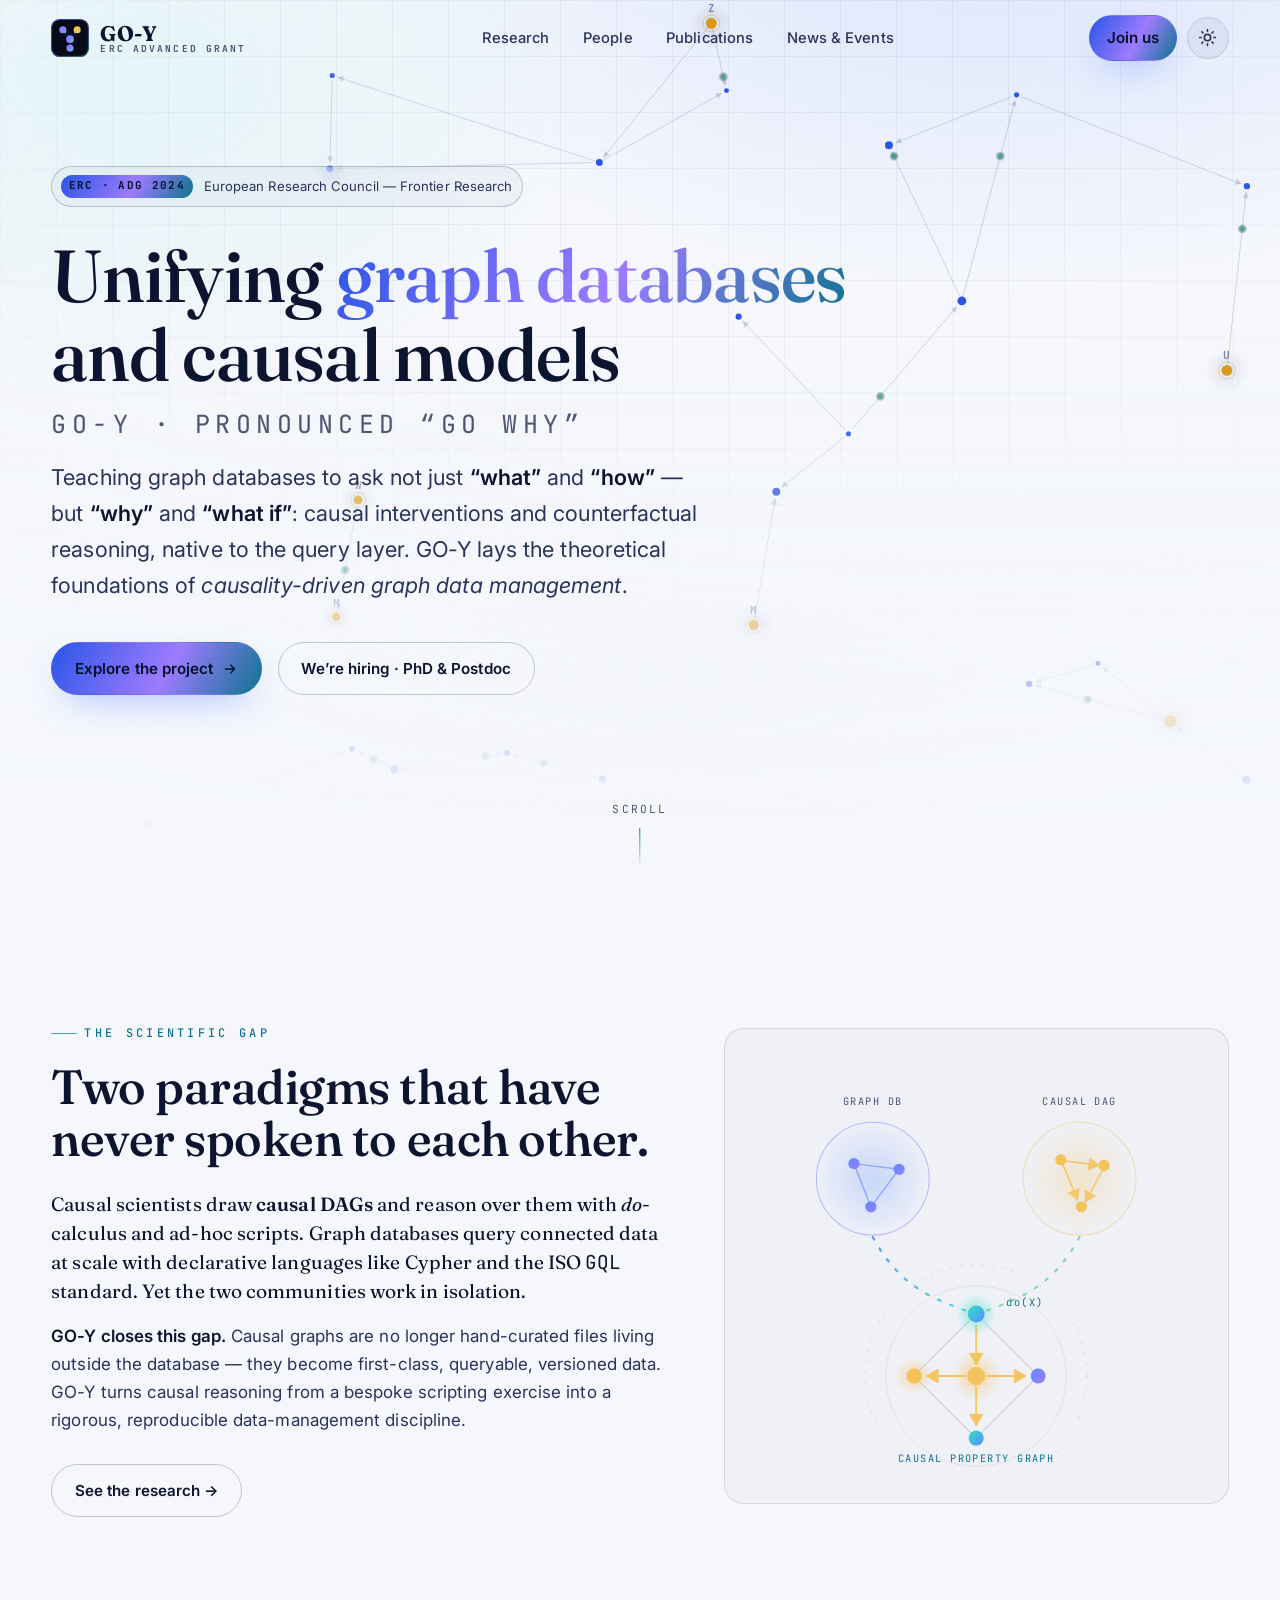
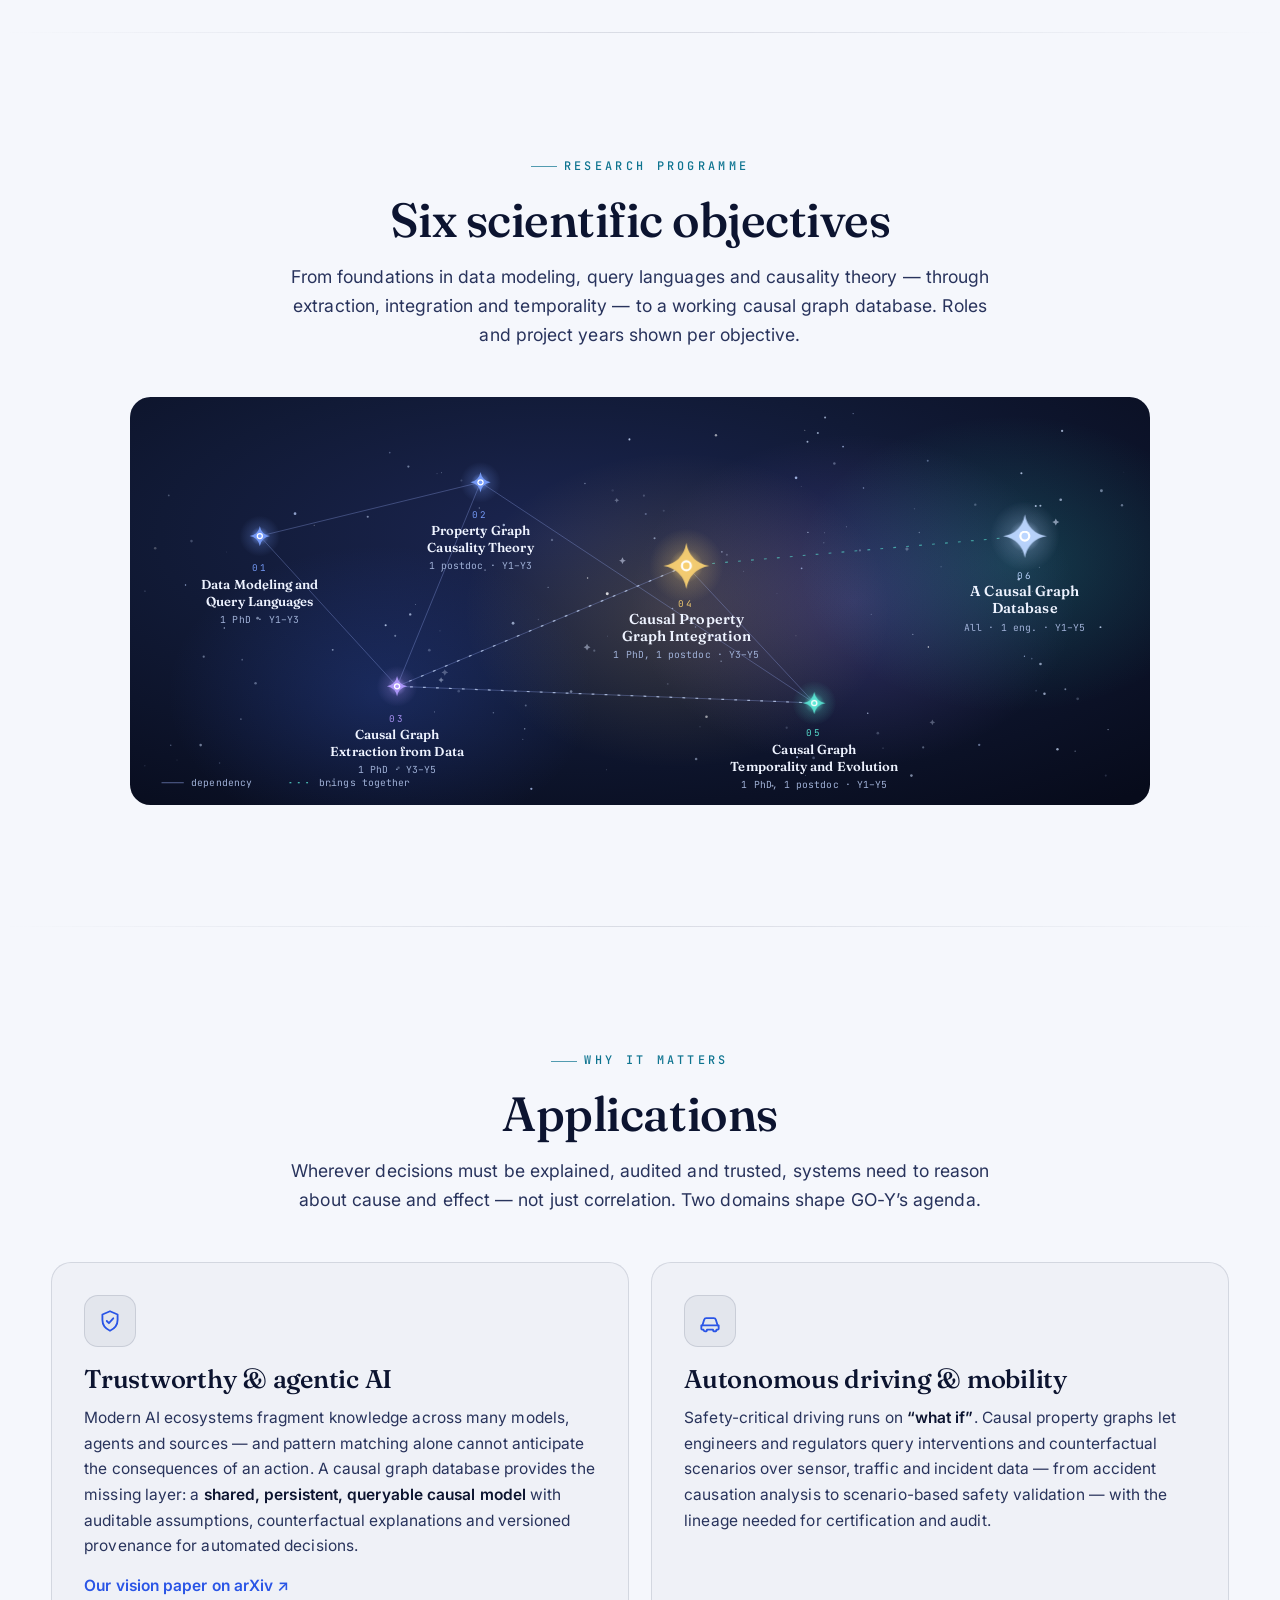
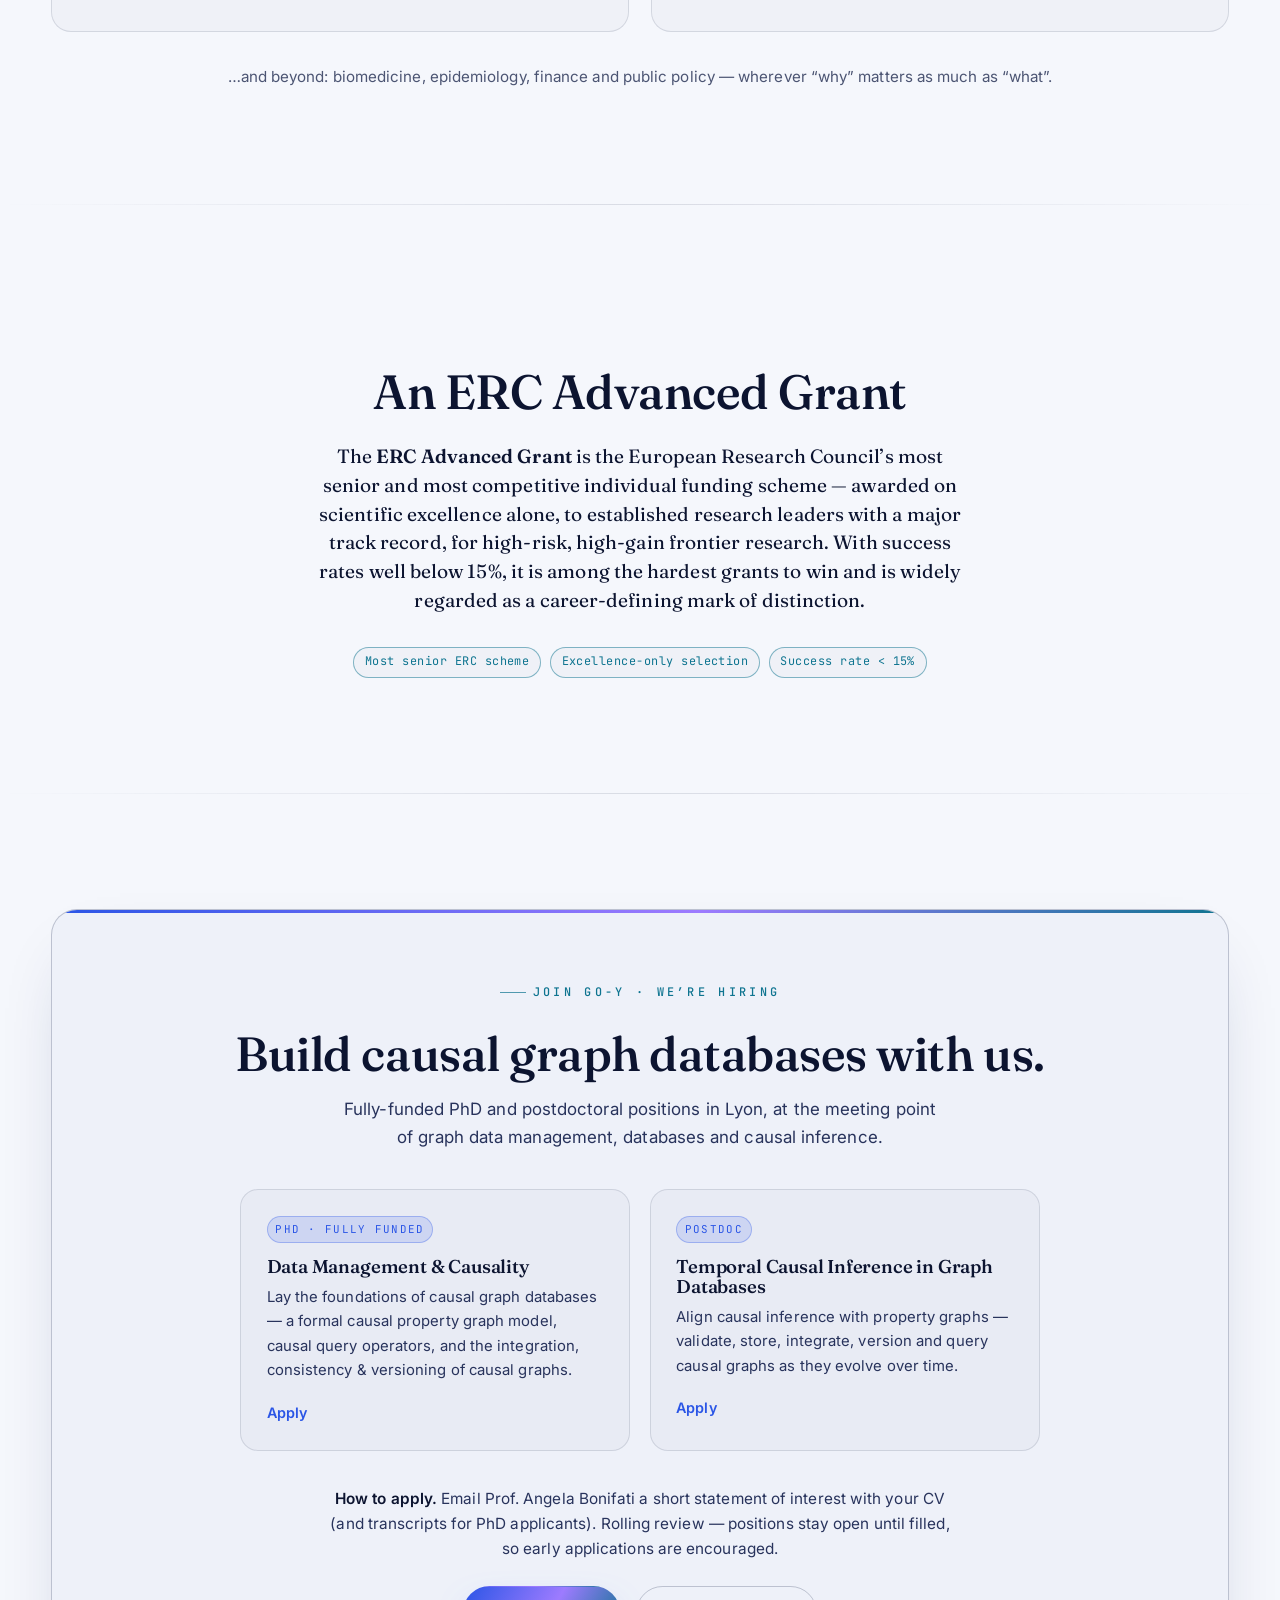
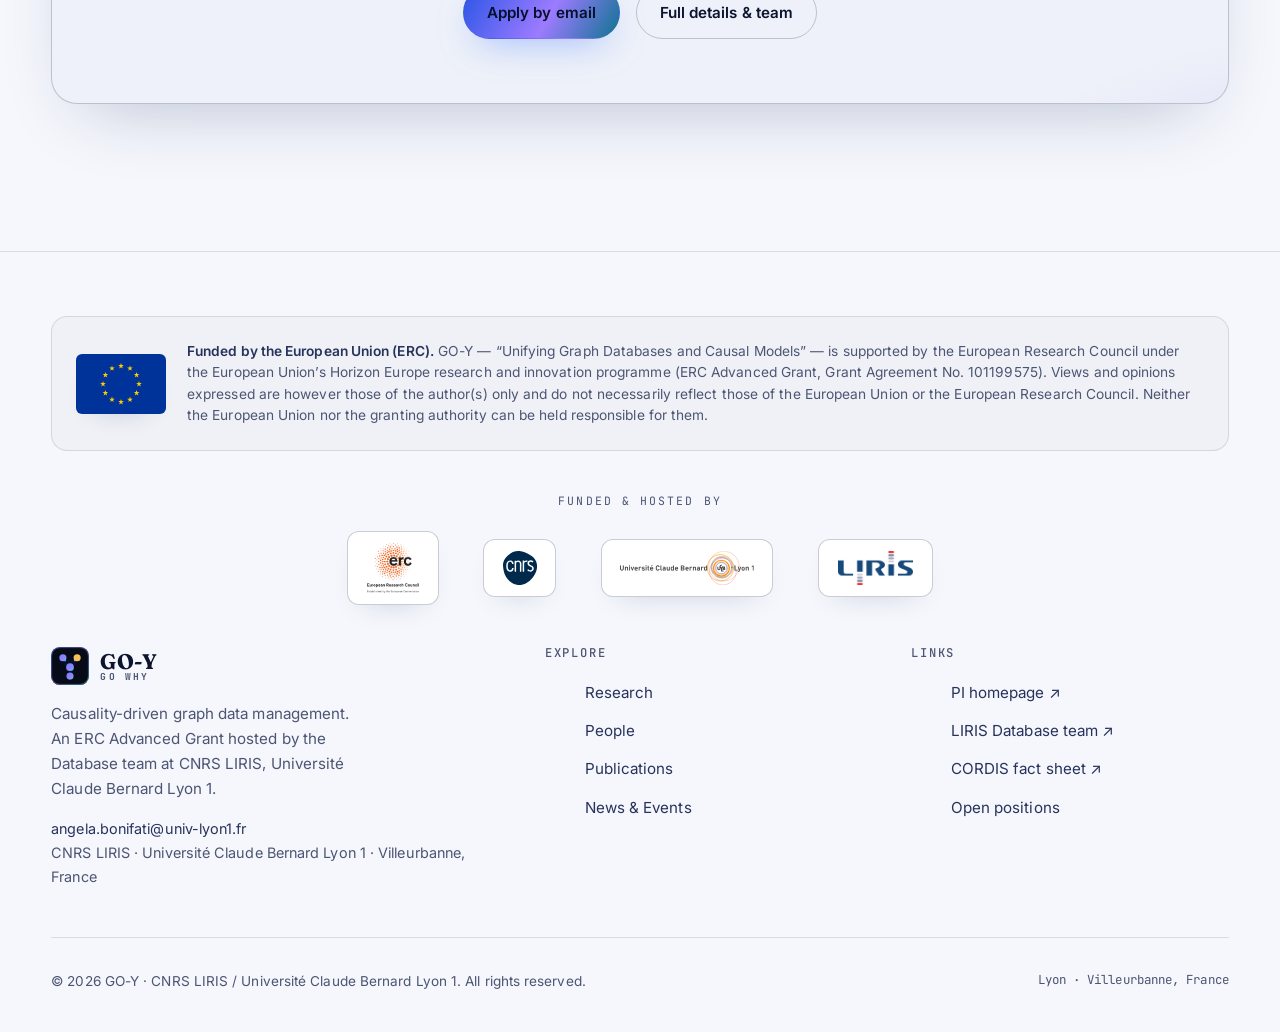
==== commit c25dac83: "Add arXiv vision-paper news + Applications section (trustworthy AI, autonomous driving) - News timel" ====
--- a/index.html
+++ b/index.html
@@ -247,6 +247,46 @@
 
   <hr class="section-divider" />
 
+  <!-- ============ APPLICATIONS ============ -->
+  <section id="applications">
+    <div class="container">
+      <div class="section-head center reveal">
+        <span class="eyebrow">Why it matters</span>
+        <h2>Applications</h2>
+        <p>Wherever decisions must be explained, audited and trusted, systems need to reason about cause
+          and effect — not just correlation. Two domains shape GO-Y’s agenda.</p>
+      </div>
+      <div class="grid grid-2">
+        <article class="card obj-card reveal">
+          <div class="card-icon">
+            <svg viewBox="0 0 24 24" fill="none" stroke="currentColor" stroke-width="1.7" stroke-linecap="round" stroke-linejoin="round"><path d="M12 3l7 3v5c0 5-3.4 8.2-7 10-3.6-1.8-7-5-7-10V6l7-3z"/><path d="M9 12l2 2 4-4.5"/></svg>
+          </div>
+          <h3>Trustworthy &amp; agentic AI</h3>
+          <p>Modern AI ecosystems fragment knowledge across many models, agents and sources — and pattern
+            matching alone cannot anticipate the consequences of an action. A causal graph database provides
+            the missing layer: a <strong>shared, persistent, queryable causal model</strong> with auditable
+            assumptions, counterfactual explanations and versioned provenance for automated decisions.</p>
+          <p style="margin-top:.9rem"><a href="https://arxiv.org/abs/2608.07214" target="_blank" rel="noopener" style="color:var(--accent);font-weight:600">Our vision paper on arXiv ↗</a></p>
+        </article>
+        <article class="card obj-card reveal" data-delay="1">
+          <div class="card-icon">
+            <svg viewBox="0 0 24 24" fill="none" stroke="currentColor" stroke-width="1.7" stroke-linecap="round" stroke-linejoin="round"><path d="M5 16l1.6-5.2A2 2 0 0 1 8.5 9.4h7a2 2 0 0 1 1.9 1.4L19 16"/><path d="M4 16h16v3.2a.8.8 0 0 1-.8.8H18a1.6 1.6 0 0 1-3.2 0H9.2A1.6 1.6 0 0 1 6 20H4.8a.8.8 0 0 1-.8-.8V16z"/></svg>
+          </div>
+          <h3>Autonomous driving &amp; mobility</h3>
+          <p>Safety-critical driving runs on <strong>“what if”</strong>. Causal property graphs let engineers
+            and regulators query interventions and counterfactual scenarios over sensor, traffic and incident
+            data — from accident causation analysis to scenario-based safety validation — with the lineage
+            needed for certification and audit.</p>
+        </article>
+      </div>
+      <p class="reveal" style="text-align:center;color:var(--muted);font-size:.95rem;margin-top:2rem">
+        …and beyond: biomedicine, epidemiology, finance and public policy — wherever “why” matters as much as “what”.
+      </p>
+    </div>
+  </section>
+
+  <hr class="section-divider" />
+
   <!-- ============ FUNDING / ERC ============ -->
   <section id="funding">
     <div class="container-narrow" style="text-align:center">
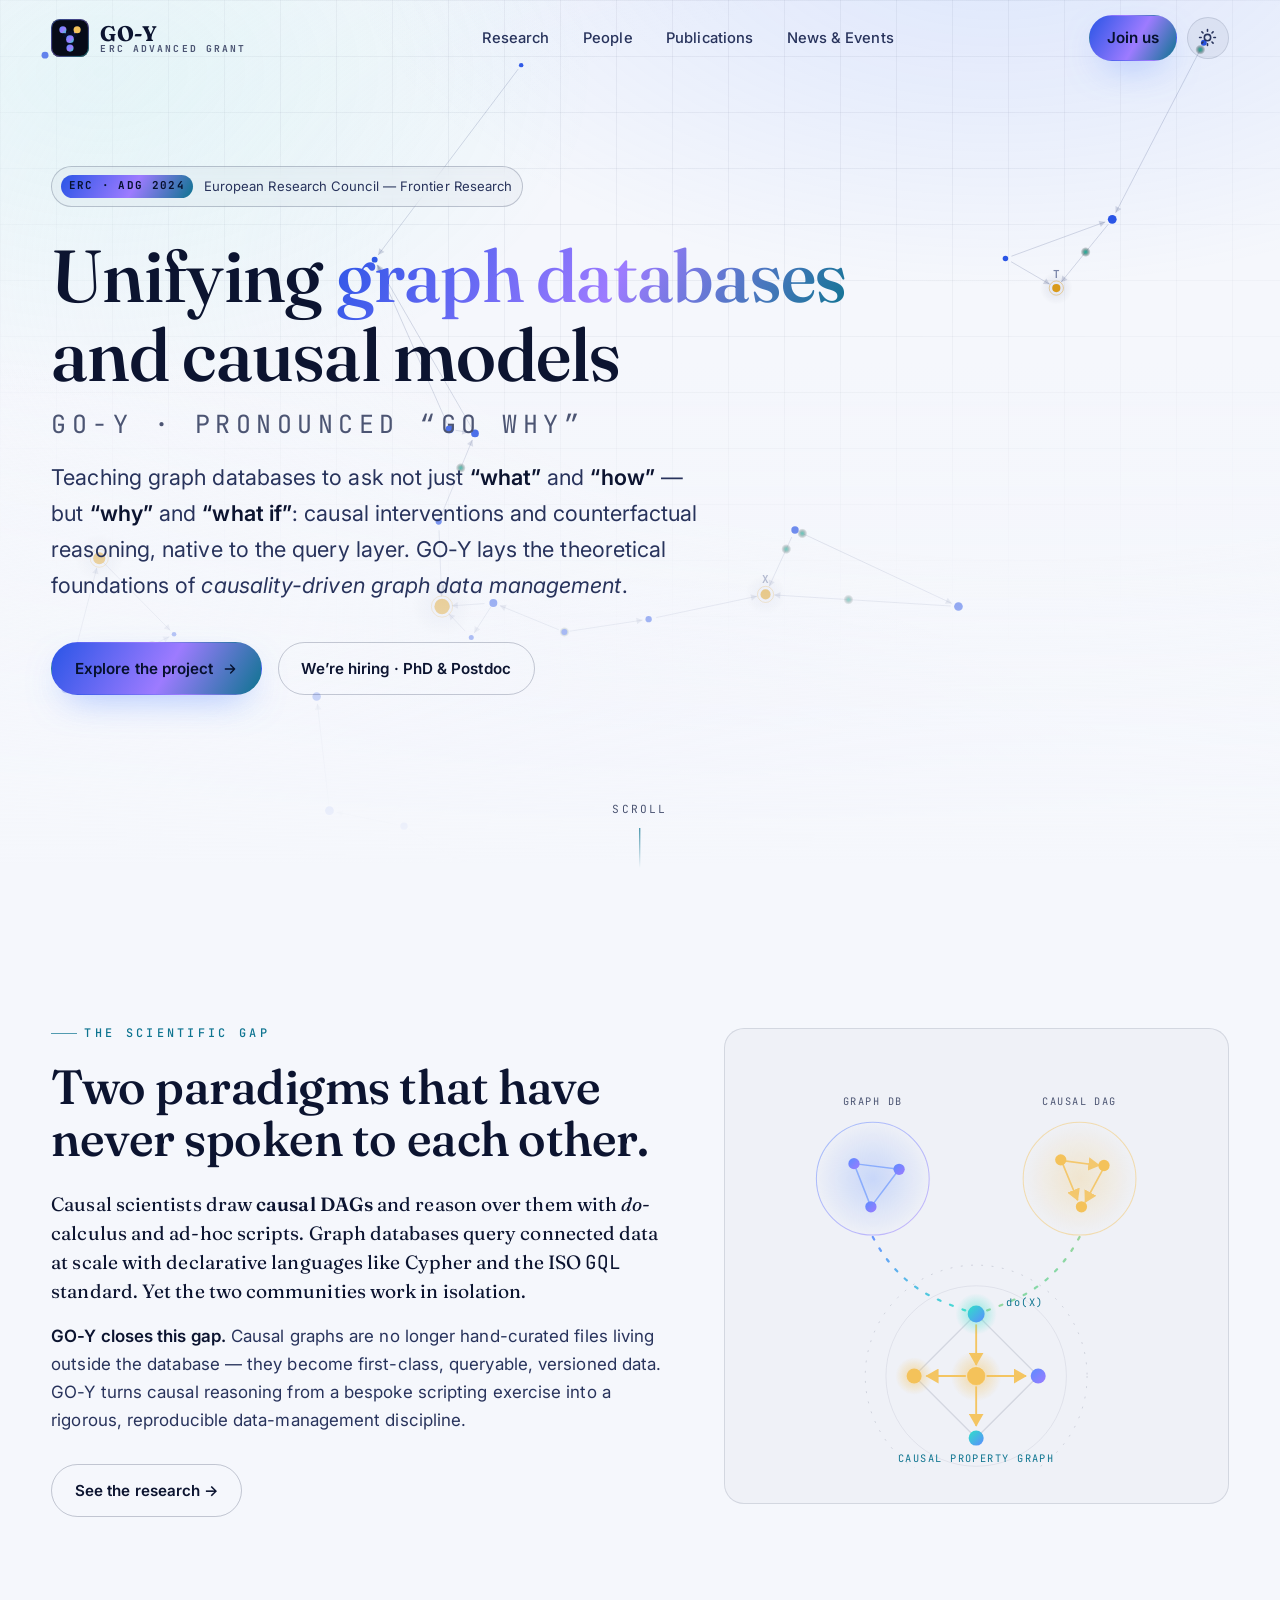
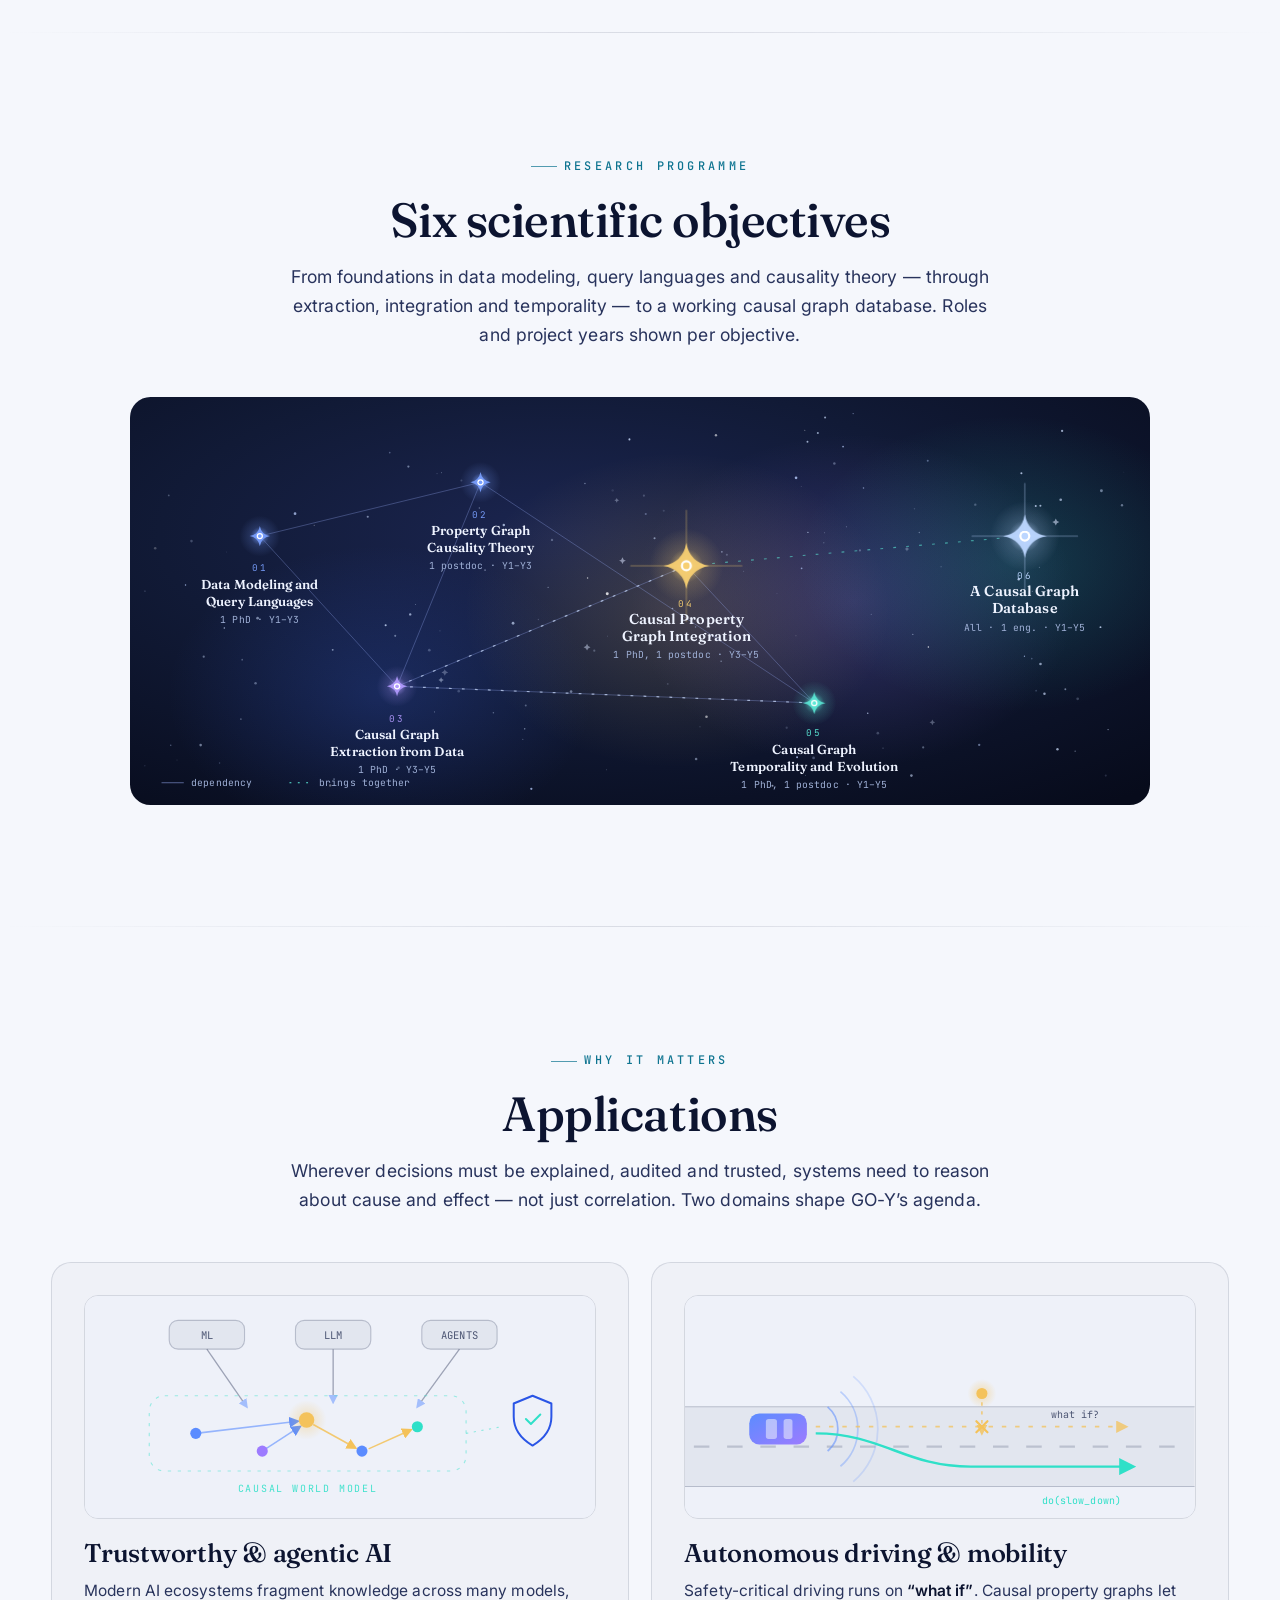
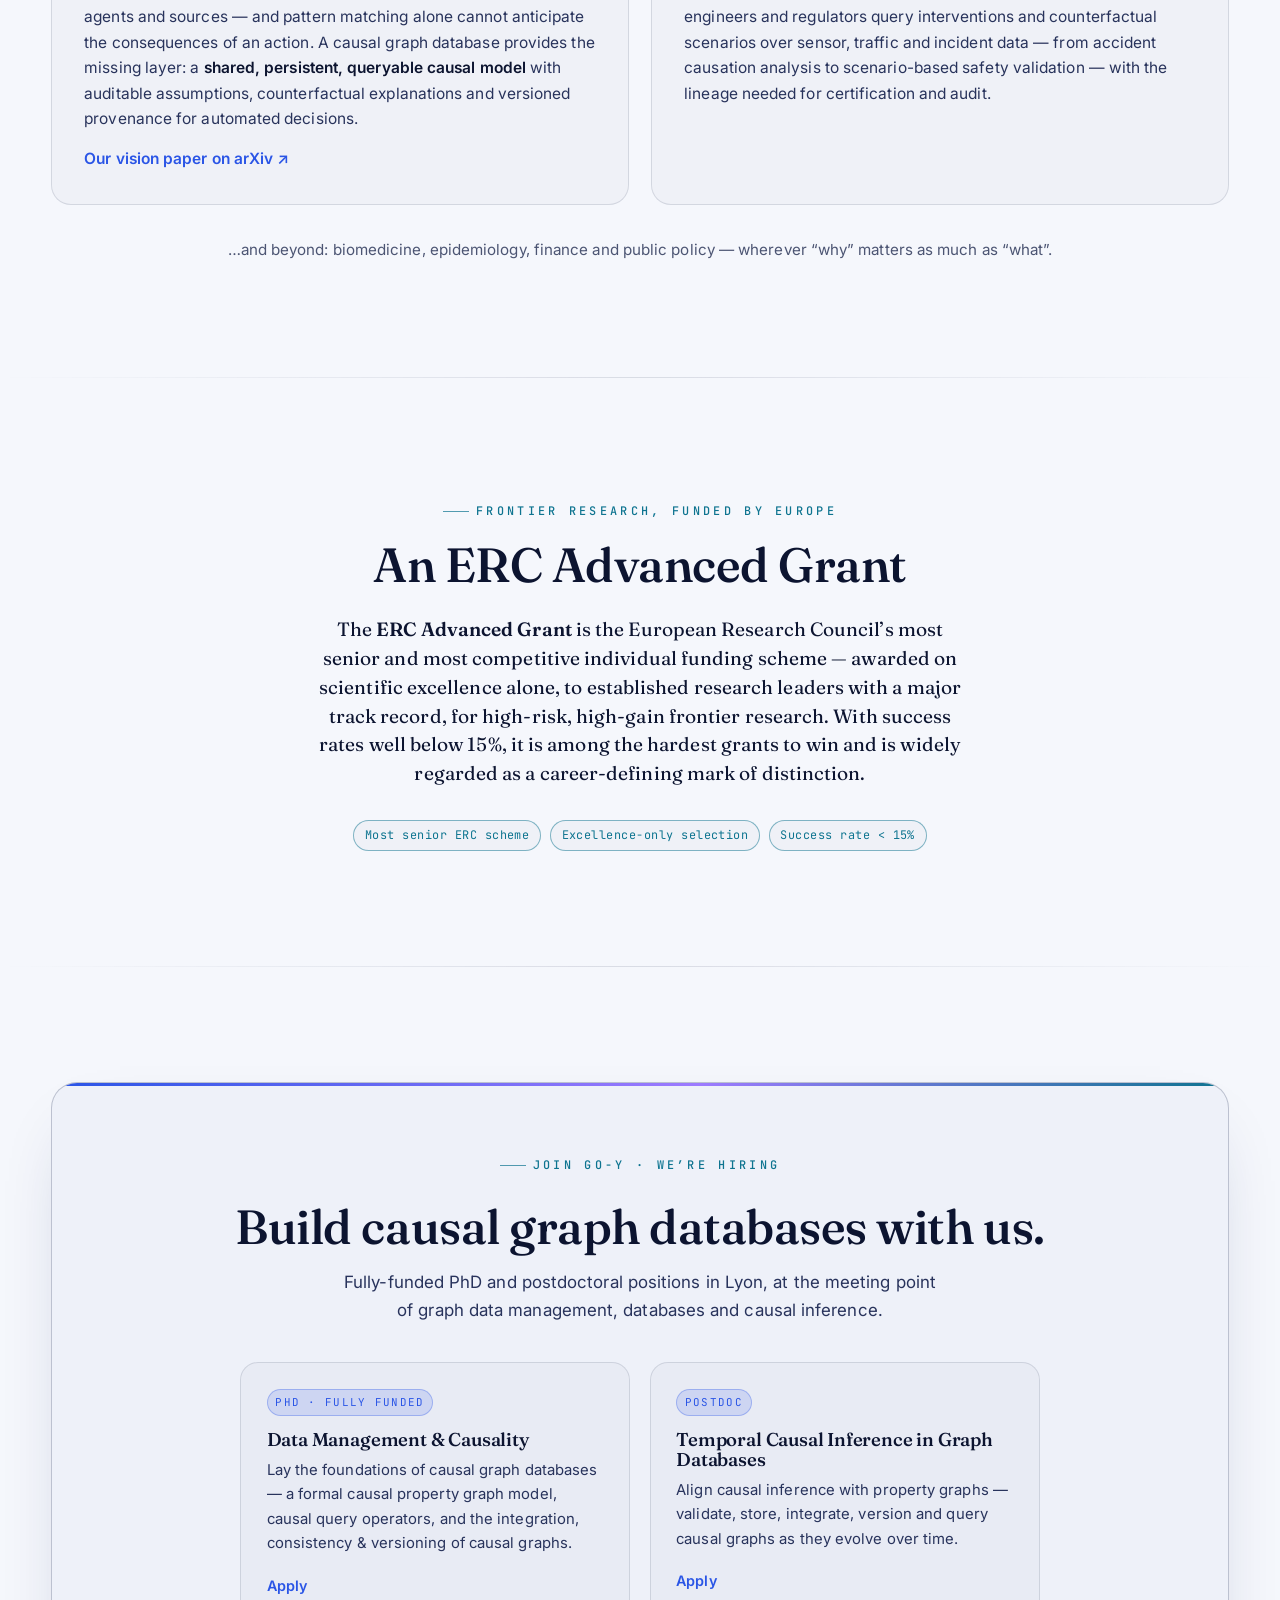
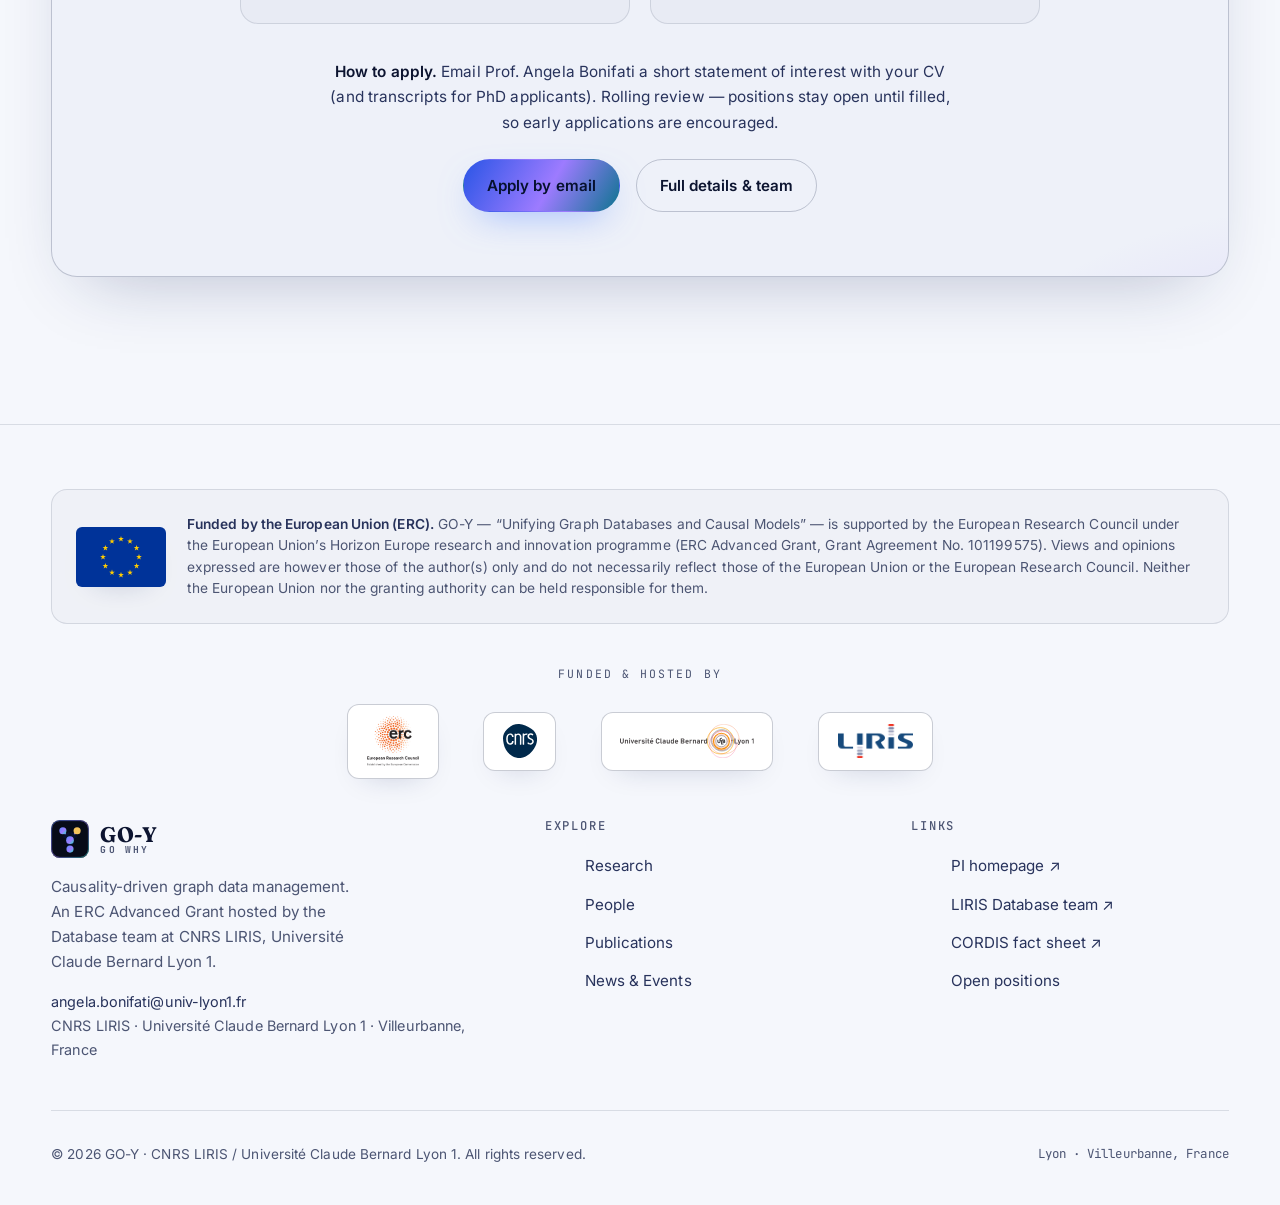
==== commit 931b8758: "Events: keep only real milestones (newest-first); Applications: add illustrations - Timeline now: ar" ====
--- a/index.html
+++ b/index.html
@@ -258,8 +258,50 @@
       </div>
       <div class="grid grid-2">
         <article class="card obj-card reveal">
-          <div class="card-icon">
-            <svg viewBox="0 0 24 24" fill="none" stroke="currentColor" stroke-width="1.7" stroke-linecap="round" stroke-linejoin="round"><path d="M12 3l7 3v5c0 5-3.4 8.2-7 10-3.6-1.8-7-5-7-10V6l7-3z"/><path d="M9 12l2 2 4-4.5"/></svg>
+          <div class="app-fig">
+            <svg viewBox="0 0 460 200" width="100%" role="img" aria-label="Machine-learning models and agents connected to a shared causal world model, protected by a shield">
+              <defs>
+                <marker id="apAi" markerWidth="7" markerHeight="7" refX="5.5" refY="3.5" orient="auto"><path d="M0 0L7 3.5L0 7z" style="fill:#5b8cff"/></marker>
+                <marker id="apAiG" markerWidth="7" markerHeight="7" refX="5.5" refY="3.5" orient="auto"><path d="M0 0L7 3.5L0 7z" style="fill:#f4c25a"/></marker>
+                <radialGradient id="apAiGlow"><stop offset="0" stop-color="#f4c25a" stop-opacity=".4"/><stop offset="1" stop-color="#f4c25a" stop-opacity="0"/></radialGradient>
+              </defs>
+              <rect width="460" height="200" style="fill:var(--bg-2)"/>
+              <!-- agent chips -->
+              <g style="font-family:var(--font-mono);font-size:9.5px">
+                <rect x="76" y="22" width="68" height="26" rx="8" style="fill:var(--surface-2);stroke:var(--border-strong)"/>
+                <text x="110" y="39" text-anchor="middle" style="fill:var(--muted)">ML</text>
+                <rect x="190" y="22" width="68" height="26" rx="8" style="fill:var(--surface-2);stroke:var(--border-strong)"/>
+                <text x="224" y="39" text-anchor="middle" style="fill:var(--muted)">LLM</text>
+                <rect x="304" y="22" width="68" height="26" rx="8" style="fill:var(--surface-2);stroke:var(--border-strong)"/>
+                <text x="338" y="39" text-anchor="middle" style="fill:var(--muted)">AGENTS</text>
+              </g>
+              <g stroke-width="1.2" opacity=".5" style="stroke:var(--muted)">
+                <line x1="110" y1="48" x2="146" y2="100" marker-end="url(#apAi)"/>
+                <line x1="224" y1="48" x2="224" y2="96" marker-end="url(#apAi)"/>
+                <line x1="338" y1="48" x2="300" y2="100" marker-end="url(#apAi)"/>
+              </g>
+              <!-- causal layer -->
+              <rect x="58" y="90" width="286" height="68" rx="14" fill="none" stroke="#2fe0c8" stroke-opacity=".45" stroke-dasharray="3 6"/>
+              <g stroke-width="1.4" fill="none">
+                <line x1="100" y1="124" x2="192" y2="113" stroke="#5b8cff" stroke-opacity=".6" marker-end="url(#apAi)"/>
+                <line x1="160" y1="140" x2="194" y2="118" stroke="#5b8cff" stroke-opacity=".6" marker-end="url(#apAi)"/>
+                <line x1="206" y1="116" x2="244" y2="137" stroke="#f4c25a" stroke-opacity=".85" marker-end="url(#apAiG)"/>
+                <line x1="256" y1="138" x2="294" y2="121" stroke="#f4c25a" stroke-opacity=".85" marker-end="url(#apAiG)"/>
+              </g>
+              <circle cx="200" cy="112" r="18" fill="url(#apAiGlow)"/>
+              <circle cx="100" cy="124" r="5" fill="#5b8cff"/>
+              <circle cx="160" cy="140" r="5" fill="#9d7bff"/>
+              <circle cx="200" cy="112" r="7" fill="#f4c25a"/>
+              <circle cx="250" cy="140" r="5" fill="#5b8cff"/>
+              <circle cx="300" cy="118" r="5" fill="#2fe0c8"/>
+              <text x="201" y="177" text-anchor="middle" style="font-family:var(--font-mono);font-size:9px;letter-spacing:.18em;fill:#2fe0c8" opacity=".9">CAUSAL WORLD MODEL</text>
+              <!-- shield -->
+              <line x1="344" y1="124" x2="376" y2="118" stroke="#2fe0c8" stroke-opacity=".5" stroke-dasharray="2 5"/>
+              <g transform="translate(404,116)" fill="none" stroke-linecap="round" stroke-linejoin="round">
+                <path d="M0 -26 L17 -19 V-7 C17 6 8.5 14 0 19 C-8.5 14 -17 6 -17 -7 V-19 Z" style="stroke:var(--accent)" stroke-width="1.8"/>
+                <path d="M-6 -5 L-1.5 -0.5 L7 -9" stroke="#2fe0c8" stroke-width="1.8"/>
+              </g>
+            </svg>
           </div>
           <h3>Trustworthy &amp; agentic AI</h3>
           <p>Modern AI ecosystems fragment knowledge across many models, agents and sources — and pattern
@@ -269,8 +311,44 @@
           <p style="margin-top:.9rem"><a href="https://arxiv.org/abs/2608.07214" target="_blank" rel="noopener" style="color:var(--accent);font-weight:600">Our vision paper on arXiv ↗</a></p>
         </article>
         <article class="card obj-card reveal" data-delay="1">
-          <div class="card-icon">
-            <svg viewBox="0 0 24 24" fill="none" stroke="currentColor" stroke-width="1.7" stroke-linecap="round" stroke-linejoin="round"><path d="M5 16l1.6-5.2A2 2 0 0 1 8.5 9.4h7a2 2 0 0 1 1.9 1.4L19 16"/><path d="M4 16h16v3.2a.8.8 0 0 1-.8.8H18a1.6 1.6 0 0 1-3.2 0H9.2A1.6 1.6 0 0 1 6 20H4.8a.8.8 0 0 1-.8-.8V16z"/></svg>
+          <div class="app-fig">
+            <svg viewBox="0 0 460 200" width="100%" role="img" aria-label="Top-down road scene: an autonomous car with sensor arcs weighs a counterfactual straight path against a chosen slow-down manoeuvre near a crossing pedestrian">
+              <defs>
+                <linearGradient id="apAvCar" x1="0" y1="0" x2="1" y2="1"><stop offset="0" stop-color="#5b8cff"/><stop offset="1" stop-color="#9d7bff"/></linearGradient>
+                <marker id="apAvT" markerWidth="7" markerHeight="7" refX="5.5" refY="3.5" orient="auto"><path d="M0 0L7 3.5L0 7z" style="fill:#2fe0c8"/></marker>
+                <marker id="apAvG" markerWidth="7" markerHeight="7" refX="5.5" refY="3.5" orient="auto"><path d="M0 0L7 3.5L0 7z" style="fill:#f4c25a"/></marker>
+                <radialGradient id="apAvPed"><stop offset="0" stop-color="#f4c25a" stop-opacity=".45"/><stop offset="1" stop-color="#f4c25a" stop-opacity="0"/></radialGradient>
+              </defs>
+              <rect width="460" height="200" style="fill:var(--bg-2)"/>
+              <!-- road -->
+              <rect x="0" y="100" width="460" height="72" style="fill:var(--surface-2)"/>
+              <line x1="0" y1="100" x2="460" y2="100" style="stroke:var(--border-strong)" stroke-width="1"/>
+              <line x1="0" y1="172" x2="460" y2="172" style="stroke:var(--border-strong)" stroke-width="1"/>
+              <line x1="8" y1="136" x2="452" y2="136" style="stroke:var(--border-strong)" stroke-width="2" stroke-dasharray="14 16" opacity=".8"/>
+              <!-- sensor arcs -->
+              <g fill="none" stroke="#5b8cff">
+                <path d="M128.7 100.1 A26 26 0 0 1 128.7 139.9" opacity=".55" stroke-width="1.6"/>
+                <path d="M140.3 86.3 A44 44 0 0 1 140.3 153.7" opacity=".35" stroke-width="1.6"/>
+                <path d="M151.9 72.5 A62 62 0 0 1 151.9 167.5" opacity=".2" stroke-width="1.6"/>
+              </g>
+              <!-- car (top-down) -->
+              <g transform="translate(58,104)">
+                <rect x="0" y="2" width="52" height="28" rx="9" fill="url(#apAvCar)"/>
+                <rect x="15" y="7" width="10" height="18" rx="2.5" style="fill:var(--bg-2)" opacity=".55"/>
+                <rect x="31" y="7" width="8" height="18" rx="2.5" style="fill:var(--bg-2)" opacity=".55"/>
+              </g>
+              <!-- pedestrian crossing in -->
+              <circle cx="268" cy="88" r="13" fill="url(#apAvPed)"/>
+              <circle cx="268" cy="88" r="5" fill="#f4c25a"/>
+              <line x1="268" y1="96" x2="268" y2="124" stroke="#f4c25a" stroke-width="1.4" stroke-dasharray="3 5" opacity=".8" marker-end="url(#apAvG)"/>
+              <!-- counterfactual straight path -->
+              <line x1="118" y1="118" x2="398" y2="118" stroke="#f4c25a" stroke-width="1.6" stroke-dasharray="4 8" opacity=".75" marker-end="url(#apAvG)"/>
+              <g stroke="#f4c25a" stroke-width="2" stroke-linecap="round"><line x1="263" y1="113" x2="273" y2="123"/><line x1="273" y1="113" x2="263" y2="123"/></g>
+              <text x="330" y="110" style="font-family:var(--font-mono);font-size:9px;fill:var(--muted)">what if?</text>
+              <!-- chosen manoeuvre -->
+              <path d="M118 124 C 178 124 198 154 258 154 S 372 154 404 154" fill="none" stroke="#2fe0c8" stroke-width="2.2" marker-end="url(#apAvT)"/>
+              <text x="322" y="188" style="font-family:var(--font-mono);font-size:9px;fill:#2fe0c8">do(slow_down)</text>
+            </svg>
           </div>
           <h3>Autonomous driving &amp; mobility</h3>
           <p>Safety-critical driving runs on <strong>“what if”</strong>. Causal property graphs let engineers
--- a/assets/css/style.css
+++ b/assets/css/style.css
@@ -549,3 +549,7 @@
 .join-how { max-width: 620px; margin: 2.2rem auto 0; font-size: .96rem; color: var(--text-soft); }
 .join-how strong { color: var(--text); }
 @media (max-width: 640px) { .join-roles { grid-template-columns: 1fr; } }
+
+/* Applications card illustrations */
+.app-fig { border-radius: 14px; overflow: hidden; border: 1px solid var(--border); margin-bottom: 1.3rem; }
+.app-fig svg { display: block; width: 100%; }
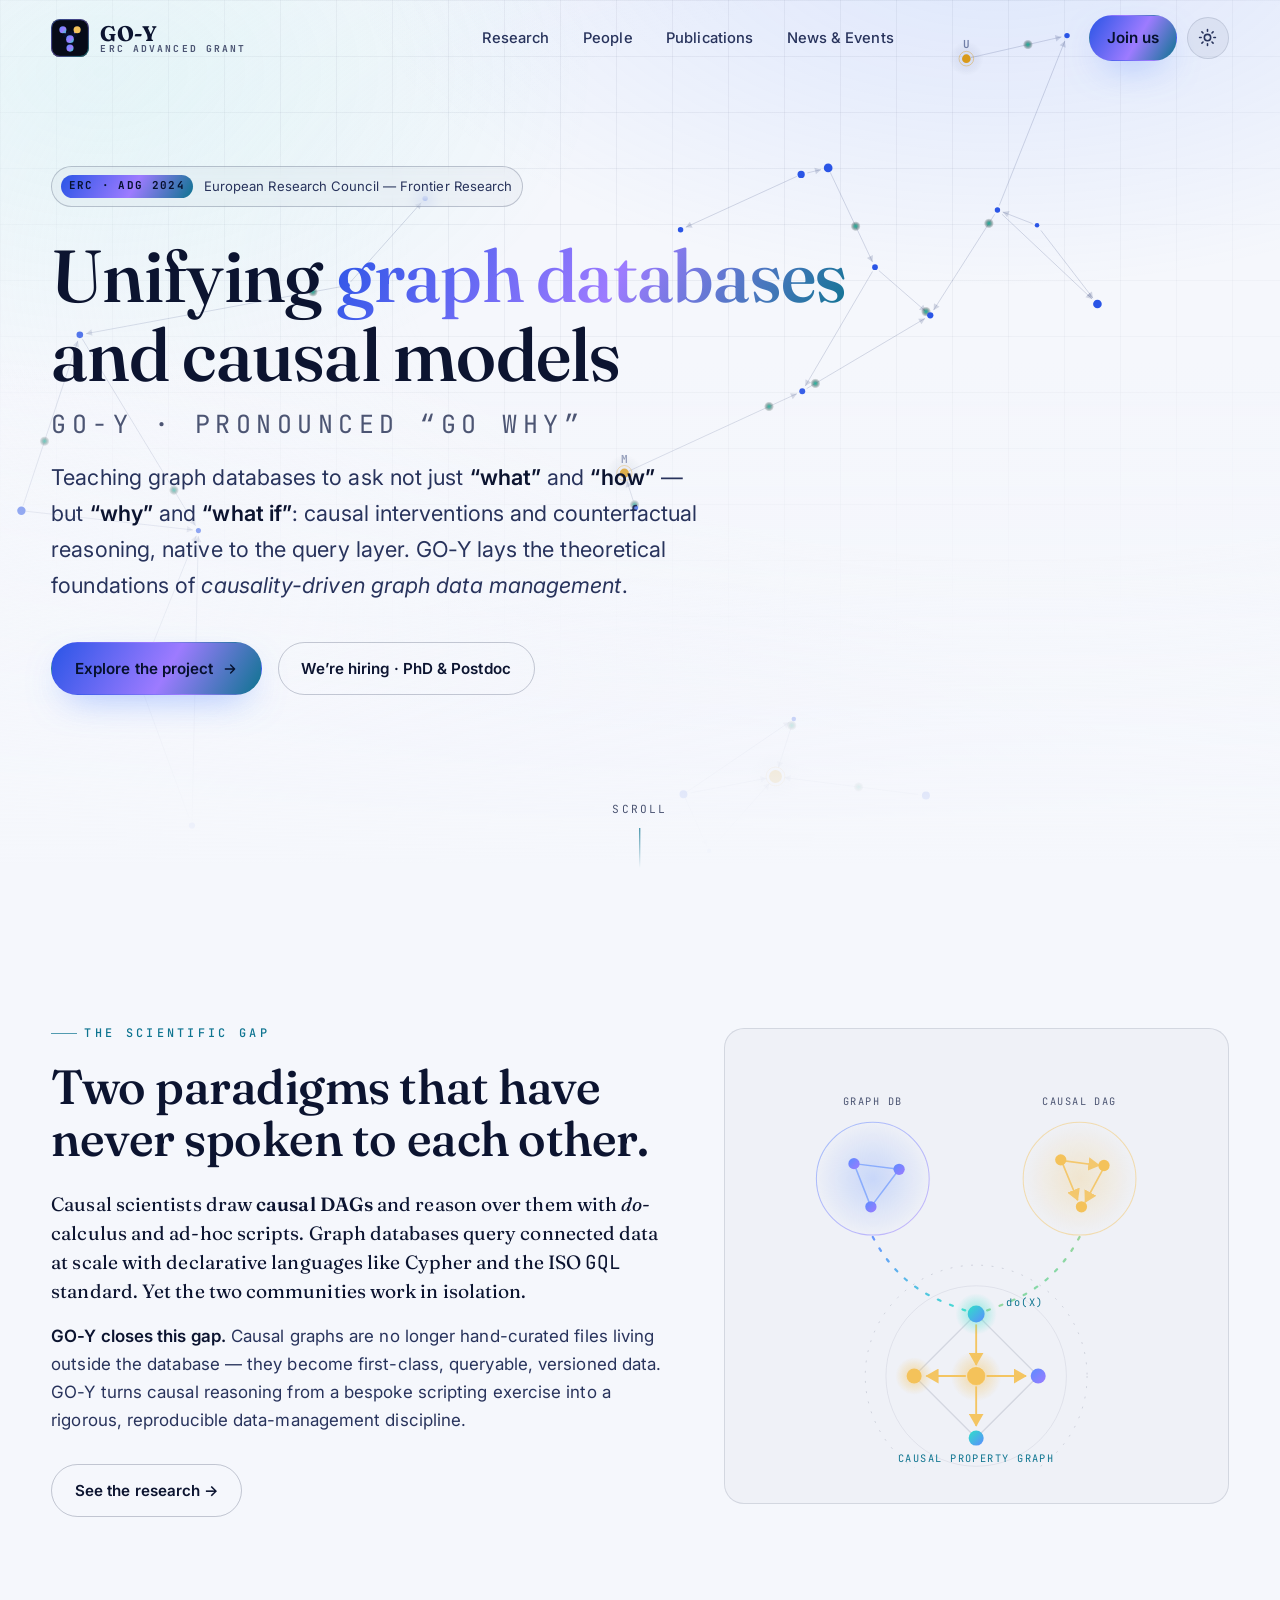
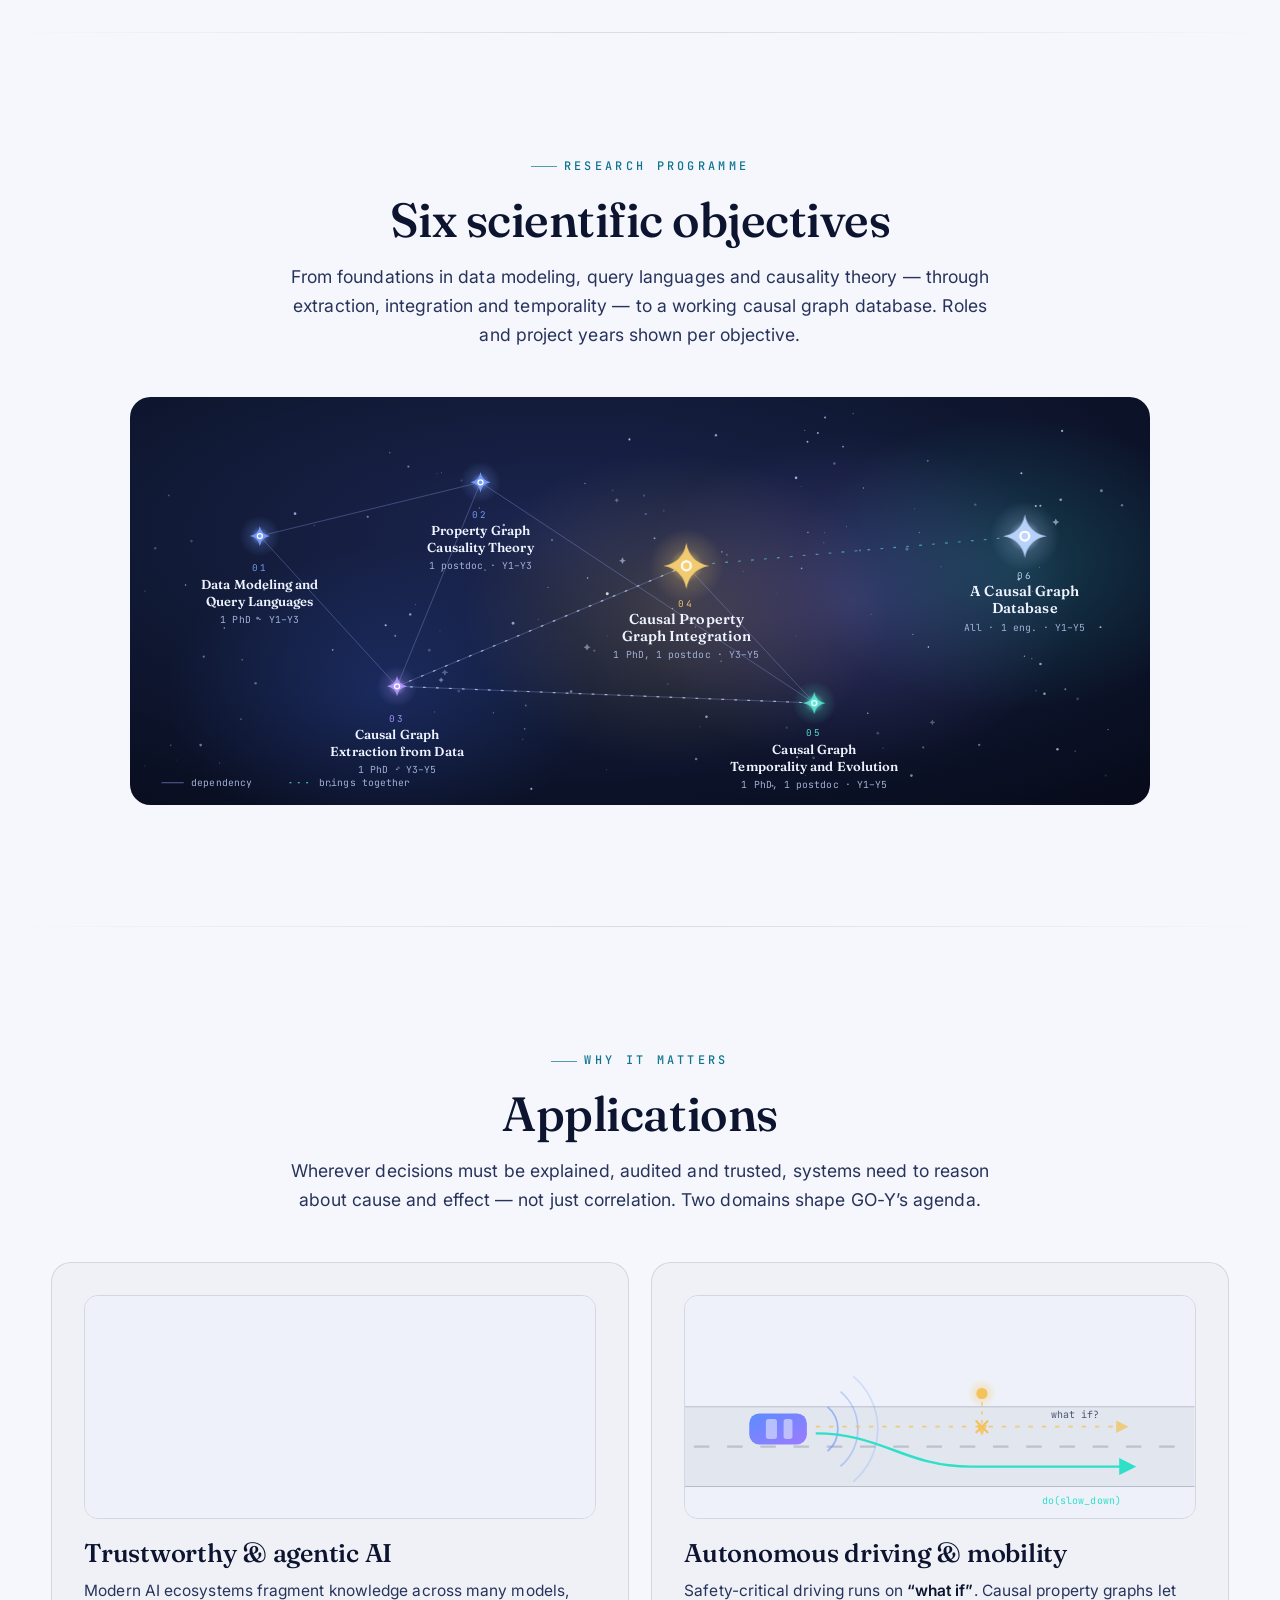
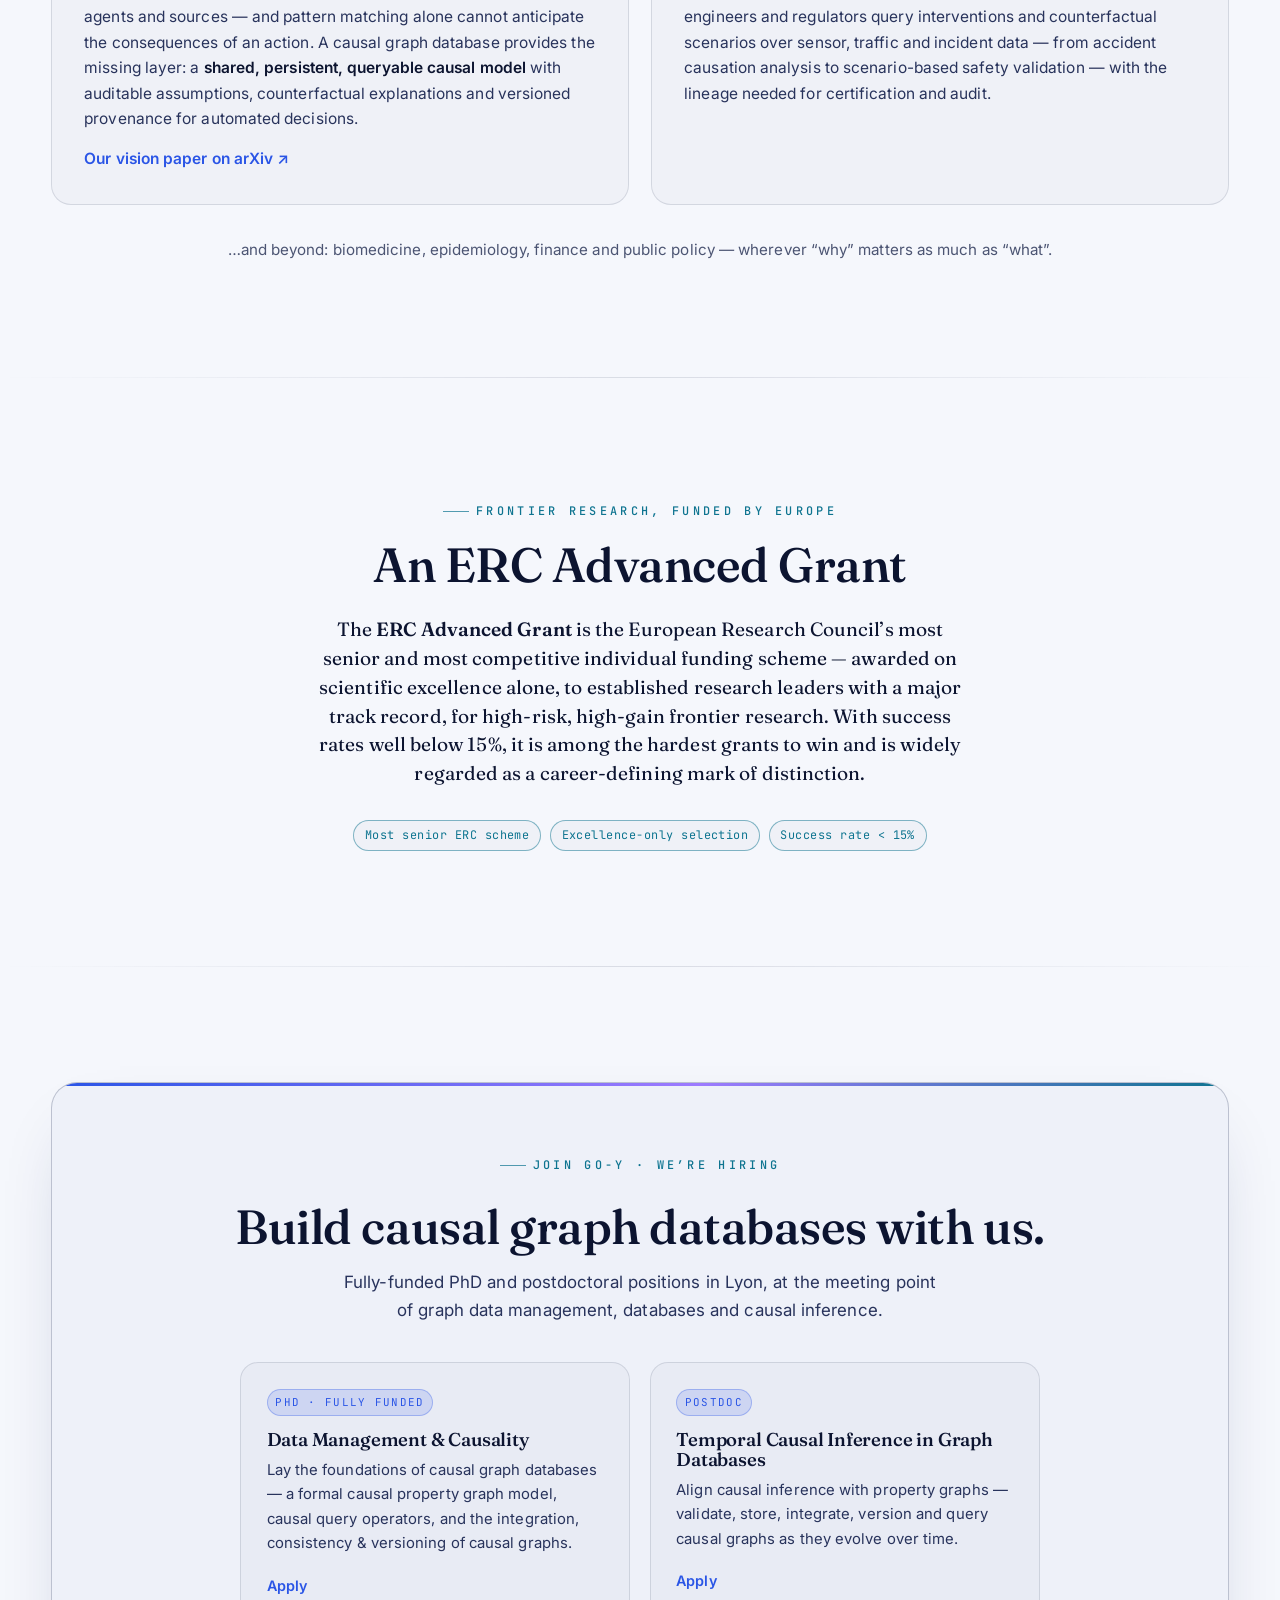
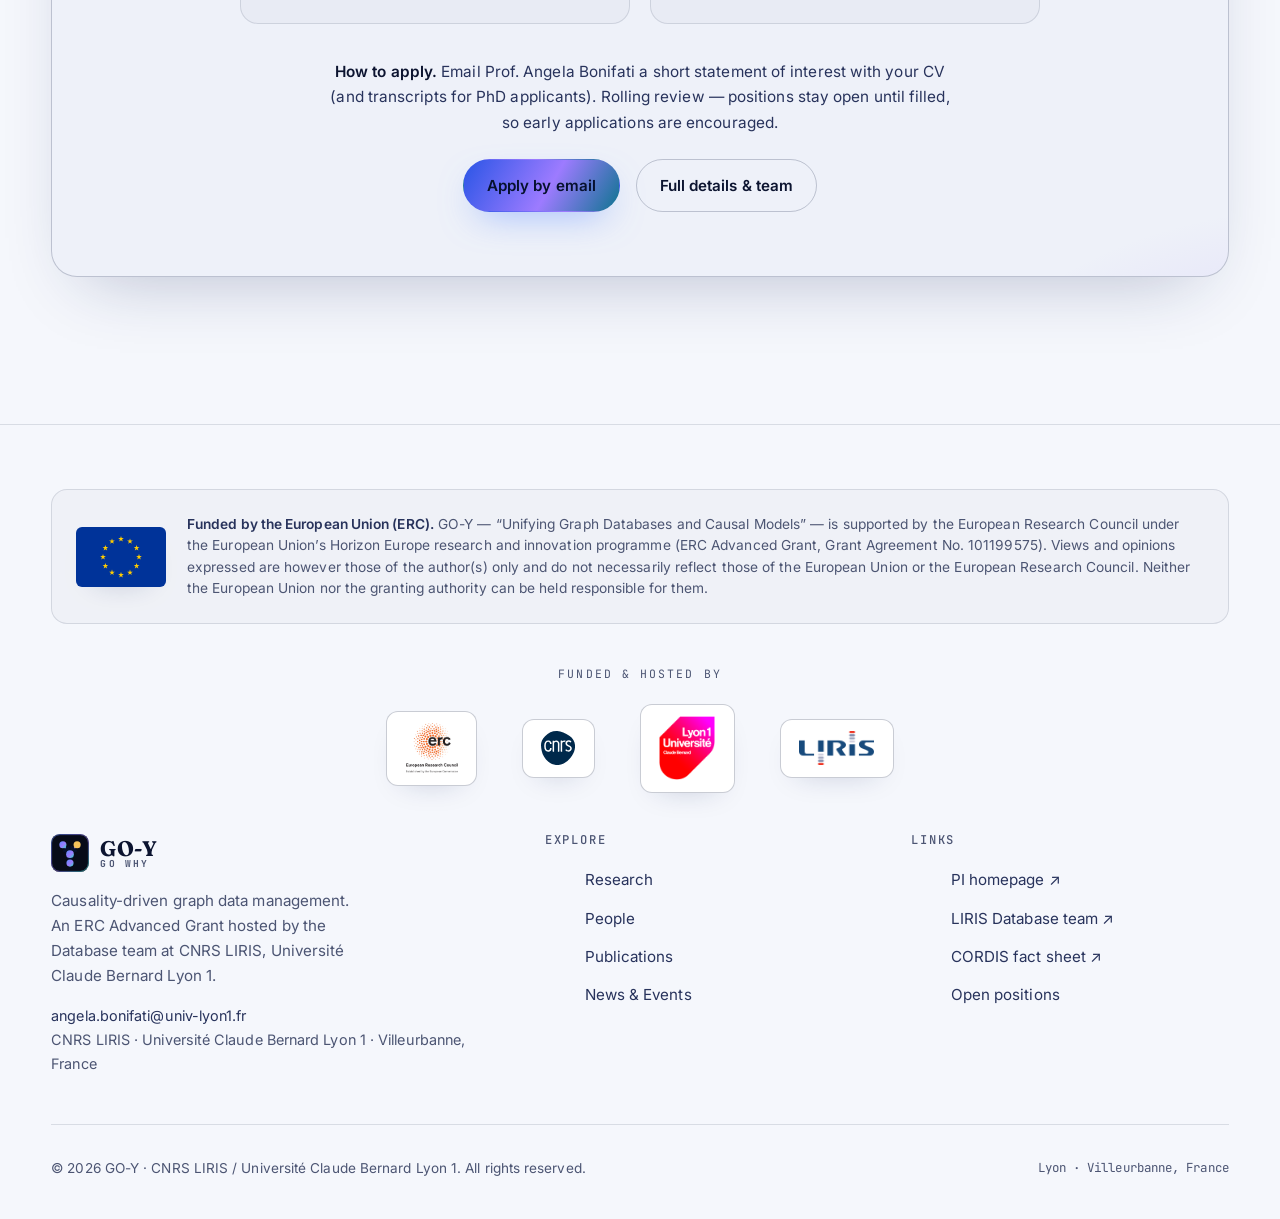
==== commit 561125ca: "Add SIGMOD 2027 paper and official Lyon 1 logo" ====
--- a/index.html
+++ b/index.html
@@ -440,7 +440,7 @@
         <div class="partners-row">
           <a class="logo erc" href="https://erc.europa.eu" target="_blank" rel="noopener" aria-label="European Research Council"><span class="logo-txt">ERC</span><img loading="lazy" src="assets/img/logos/erc.jpg" alt="European Research Council" onload="this.previousElementSibling.style.display='none'" onerror="this.remove()" /></a>
           <a class="logo" href="https://www.cnrs.fr" target="_blank" rel="noopener" aria-label="CNRS"><span class="logo-txt">CNRS</span><img loading="lazy" src="assets/img/logos/cnrs.svg" alt="CNRS" onload="this.previousElementSibling.style.display='none'" onerror="this.remove()" /></a>
-          <a class="logo" href="https://www.univ-lyon1.fr" target="_blank" rel="noopener" aria-label="Université Claude Bernard Lyon 1"><span class="logo-txt">Lyon 1</span><img loading="lazy" src="assets/img/logos/lyon1.svg" alt="Université Claude Bernard Lyon 1" onload="this.previousElementSibling.style.display='none'" onerror="this.remove()" /></a>
+          <a class="logo lyon1" href="https://www.univ-lyon1.fr" target="_blank" rel="noopener" aria-label="Lyon 1 Université Claude Bernard"><span class="logo-txt">Lyon 1</span><img loading="lazy" src="assets/img/logos/lyon1-2026.png" alt="Lyon 1 Université Claude Bernard" style="height:64px" onload="this.previousElementSibling.style.display='none'" onerror="this.remove()" /></a>
           <a class="logo" href="https://liris.cnrs.fr" target="_blank" rel="noopener" aria-label="LIRIS"><span class="logo-txt">LIRIS</span><img loading="lazy" src="assets/img/logos/liris.png" alt="LIRIS" onload="this.previousElementSibling.style.display='none'" onerror="this.remove()" /></a>
         </div>
       </div>
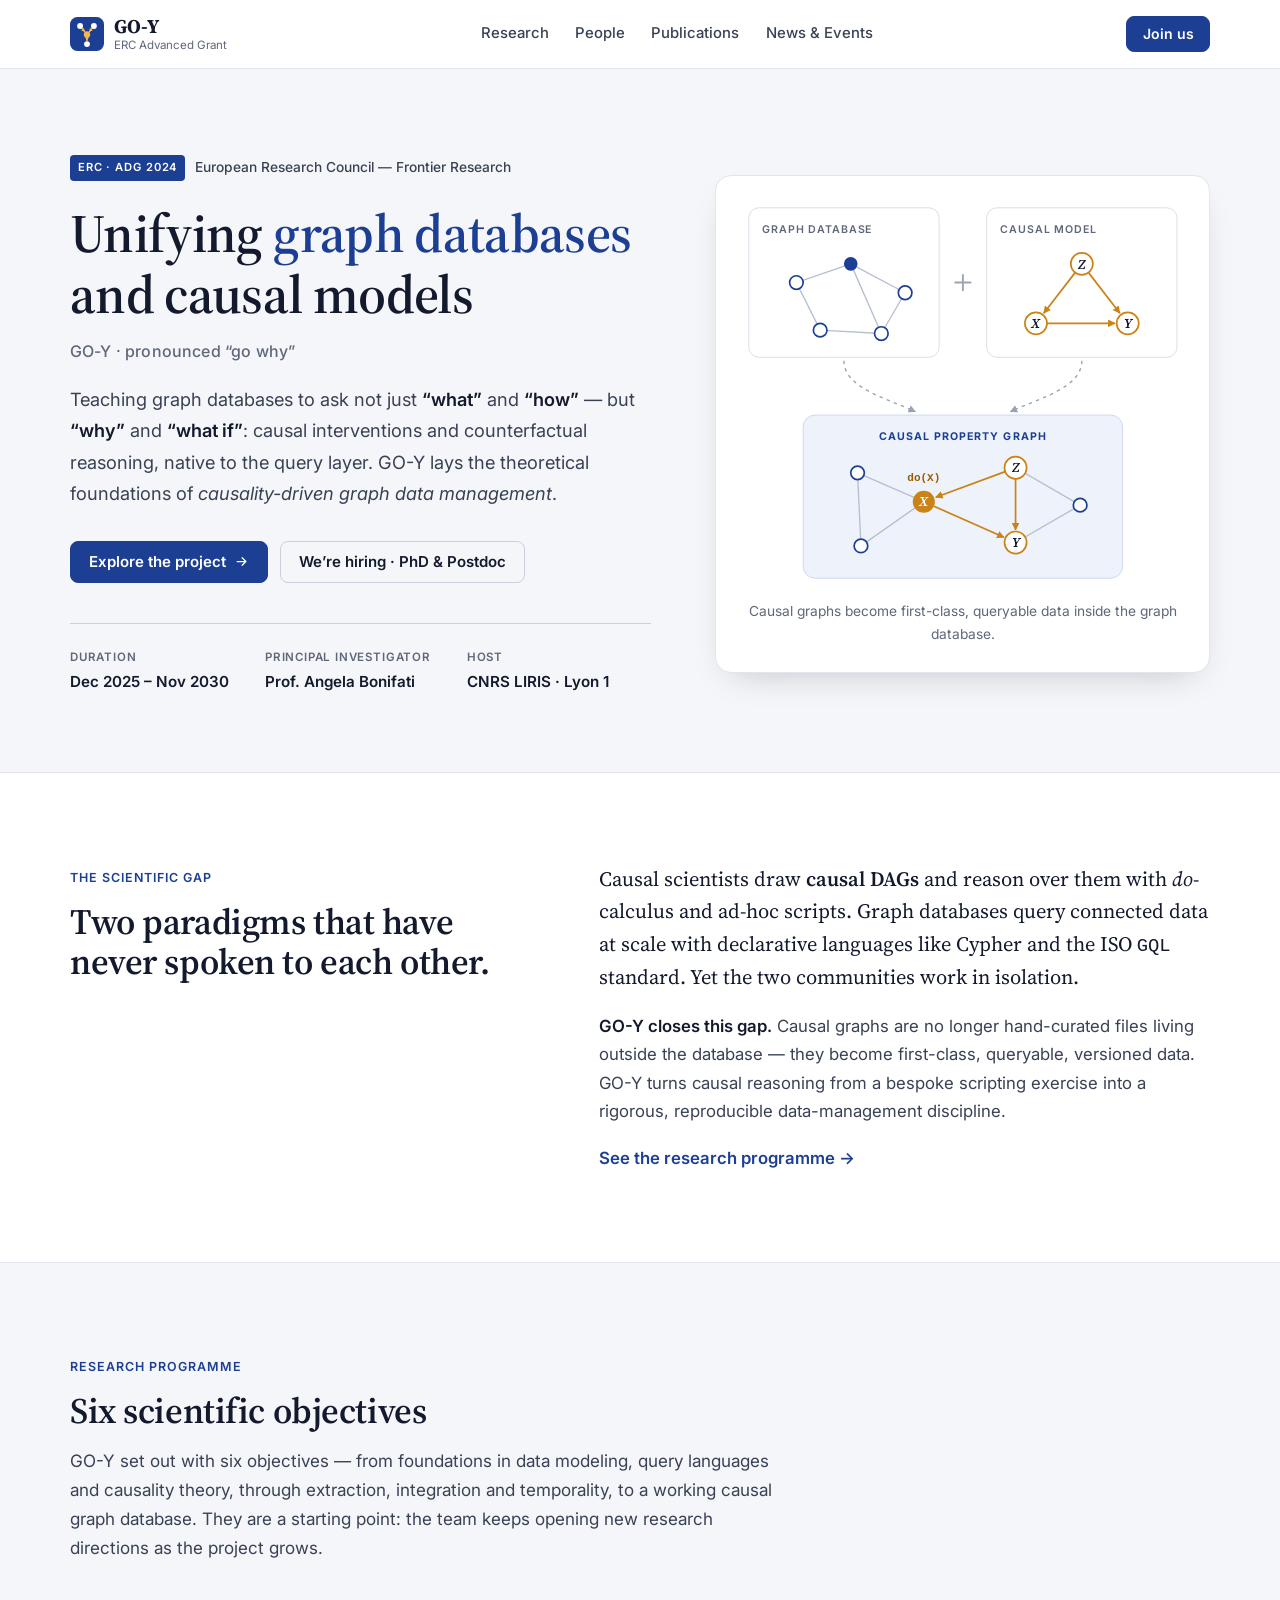
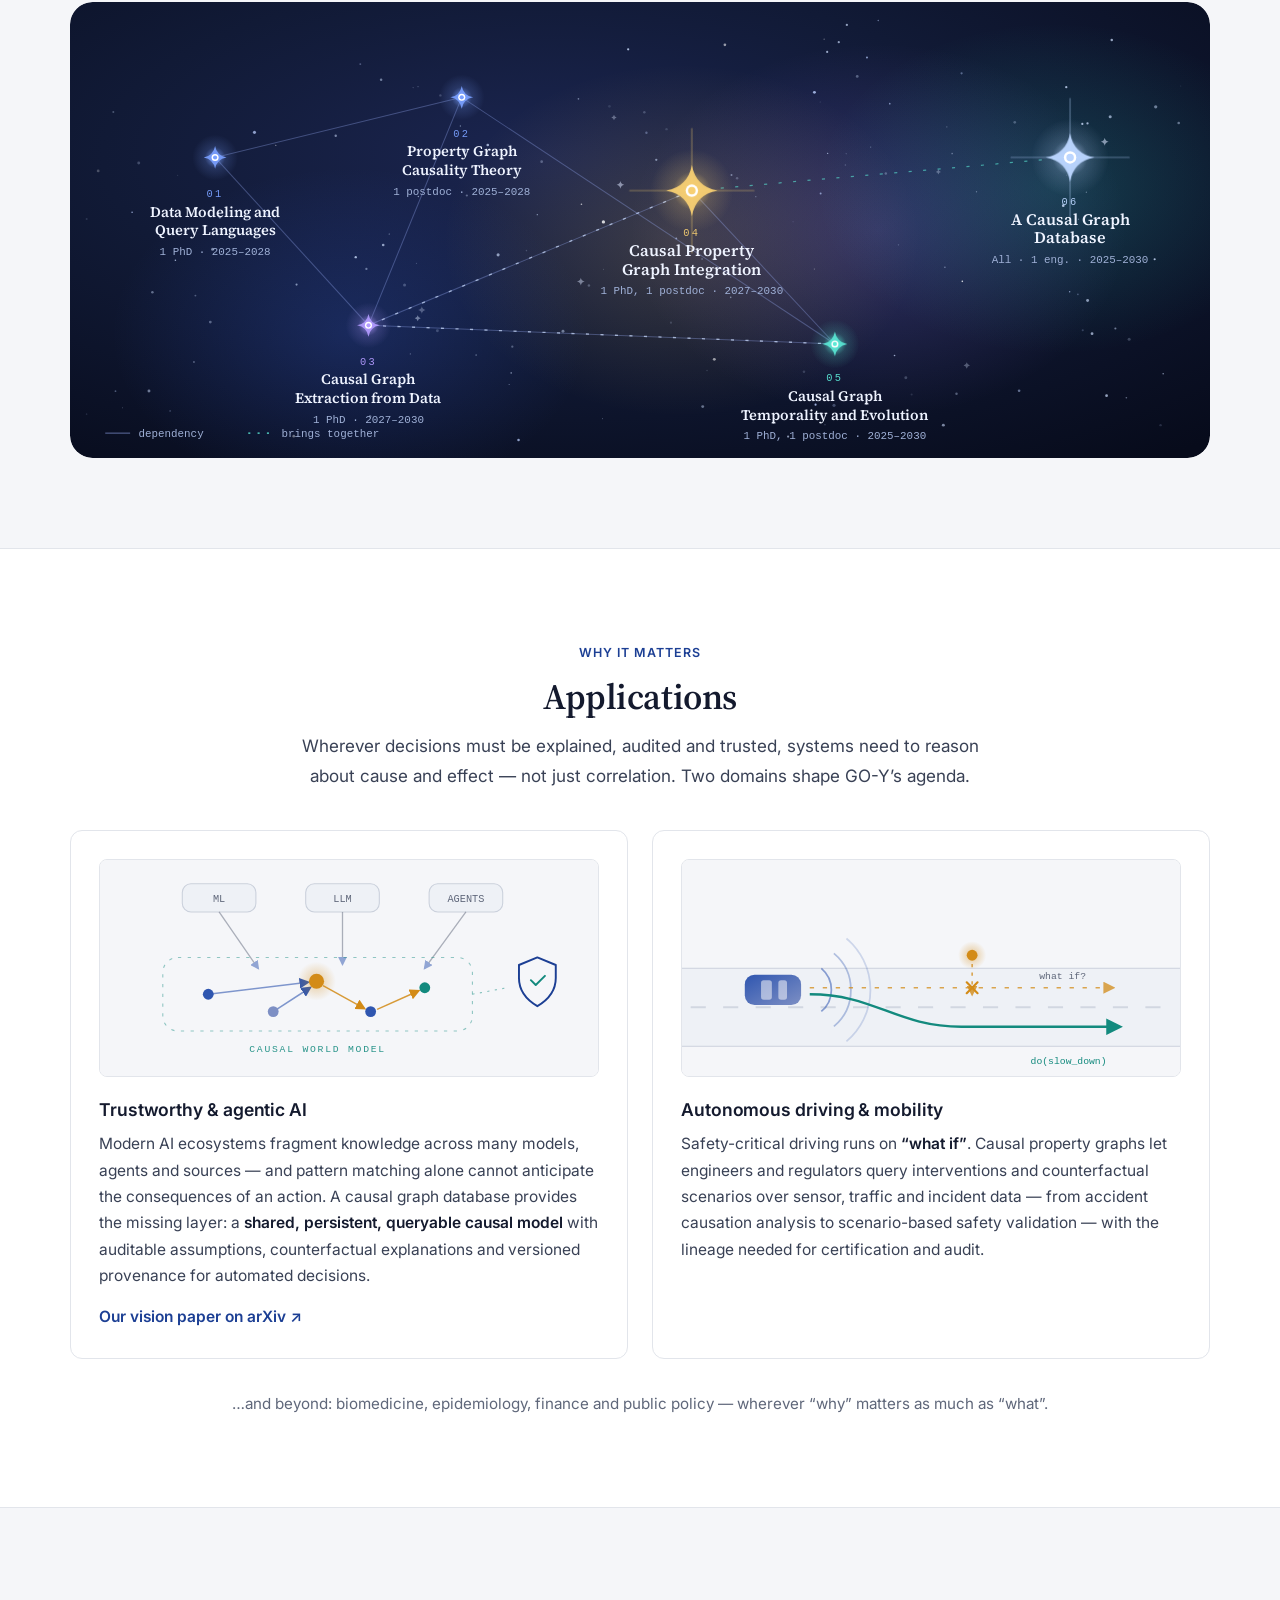
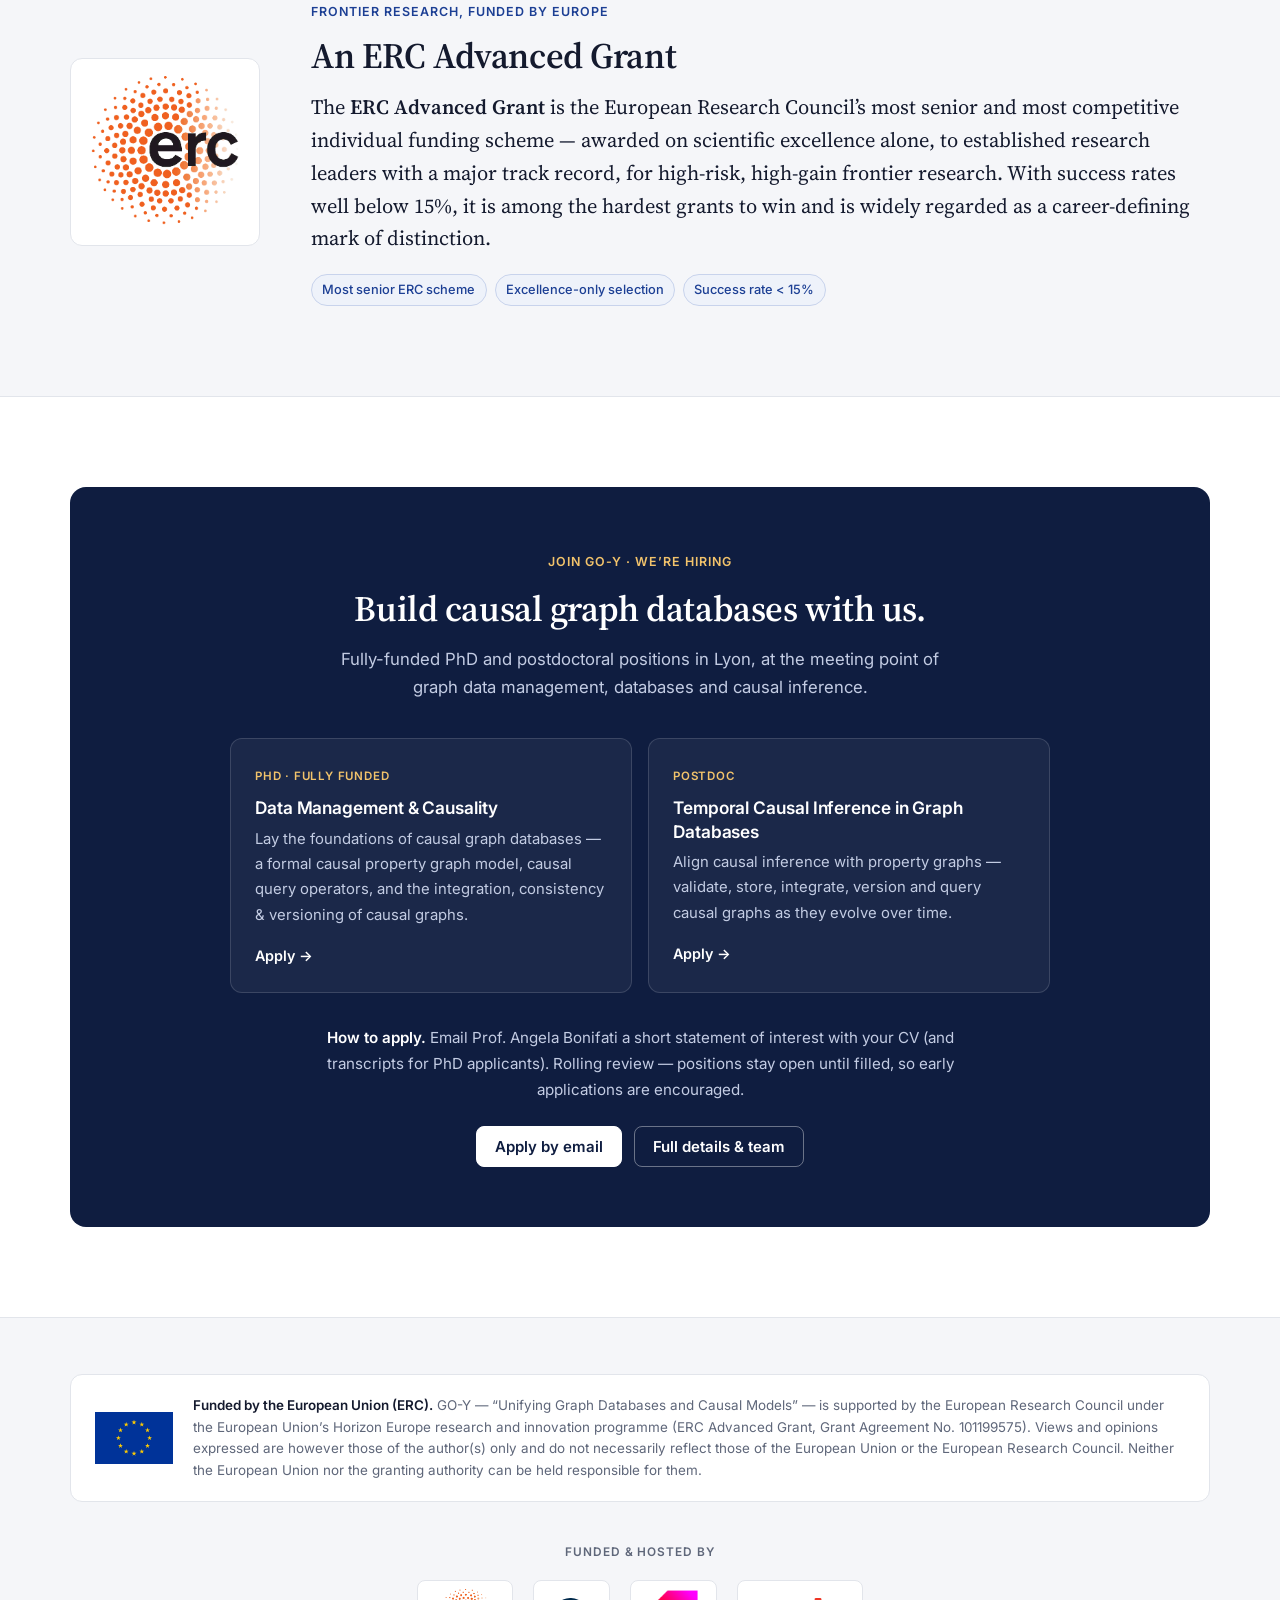
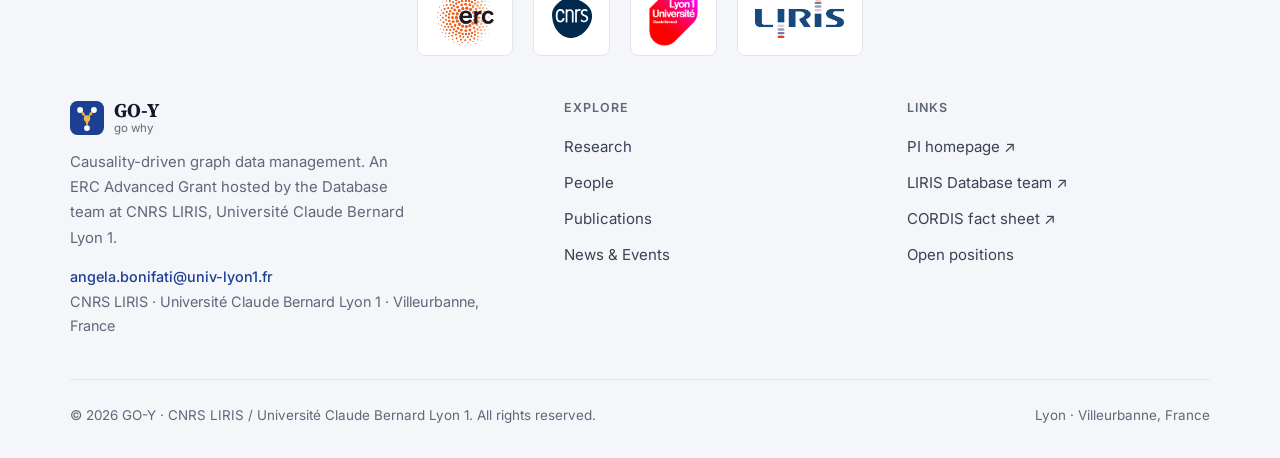
==== commit c5e38c8f: "Redesign the site; add member photos and the new ERC logo - New light, academic look: Source Serif 4" ====
--- a/index.html
+++ b/index.html
@@ -9,11 +9,11 @@
   <meta property="og:title" content="GO-Y · Unifying Graph Databases and Causal Models" />
   <meta property="og:description" content="An ERC Advanced Grant teaching graph databases to ask not just 'what' and 'how' — but 'why'." />
   <meta property="og:type" content="website" />
-  <link rel="icon" type="image/svg+xml" href="assets/img/favicon.svg" />
+  <link rel="icon" type="image/svg+xml" href="assets/img/favicon.svg?v=2026-11-21" />
   <link rel="preconnect" href="https://fonts.googleapis.com" />
   <link rel="preconnect" href="https://fonts.gstatic.com" crossorigin />
-  <link href="https://fonts.googleapis.com/css2?family=Fraunces:opsz,wght@9..144,400..600&family=Inter:wght@400;500;600;700&family=JetBrains+Mono:wght@400;500;600&display=swap" rel="stylesheet" />
-  <link rel="stylesheet" href="assets/css/style.css" />
+  <link href="https://fonts.googleapis.com/css2?family=Inter:wght@400;500;600;700&family=Source+Serif+4:ital,opsz,wght@0,8..60,400..700;1,8..60,400..700&display=swap" rel="stylesheet" />
+  <link rel="stylesheet" href="assets/css/style.css?v=2026-11-21e" />
 </head>
 <body>
 
@@ -21,7 +21,7 @@
   <header class="nav" id="nav">
     <div class="container nav-inner">
       <a class="brand" href="index.html" aria-label="GO-Y home">
-        <img class="logomark" src="assets/img/favicon.svg" alt="" />
+        <img class="logomark" src="assets/img/favicon.svg?v=2026-11-21" alt="" />
         <span class="brand-text">
           <span class="brand-name">GO-Y</span>
           <span class="brand-sub">ERC Advanced Grant</span>
@@ -37,10 +37,6 @@
       </nav>
       <div class="nav-actions">
         <a class="btn btn-primary" href="people.html#positions" style="padding:.6em 1.1em">Join us</a>
-        <button class="theme-toggle" aria-label="Toggle colour theme" title="Toggle theme" aria-pressed="false">
-          <svg class="icon-moon" viewBox="0 0 24 24" fill="none" stroke="currentColor" stroke-width="2" stroke-linecap="round" stroke-linejoin="round"><path d="M21 12.79A9 9 0 1 1 11.21 3 7 7 0 0 0 21 12.79z"/></svg>
-          <svg class="icon-sun" viewBox="0 0 24 24" fill="none" stroke="currentColor" stroke-width="2" stroke-linecap="round" stroke-linejoin="round"><circle cx="12" cy="12" r="4"/><path d="M12 2v2M12 20v2M4.93 4.93l1.41 1.41M17.66 17.66l1.41 1.41M2 12h2M20 12h2M4.93 19.07l1.41-1.41M17.66 6.34l1.41-1.41"/></svg>
-        </button>
         <button class="nav-burger" aria-label="Open menu" aria-expanded="false">
           <svg viewBox="0 0 24 24" fill="none" stroke="currentColor" stroke-width="2" stroke-linecap="round"><path d="M3 6h18M3 12h18M3 18h18"/></svg>
         </button>
@@ -58,15 +54,14 @@
 
   <!-- ============ HERO ============ -->
   <section class="hero" id="top">
-    <canvas id="hero-canvas"></canvas>
-    <div class="container">
-      <div class="hero-content">
+    <div class="container hero-grid">
+      <div class="hero-copy">
         <span class="hero-badge">
           <span class="pill">ERC · AdG 2024</span>
           European Research Council — Frontier Research
         </span>
         <h1>
-          Unifying <span class="gradient-text">graph databases</span><br />and causal models
+          Unifying <span class="gradient-text">graph databases</span> and causal models
           <span class="pron">GO-Y · pronounced “go why”</span>
         </h1>
         <p class="hero-lead">
@@ -76,132 +71,128 @@
           <em>causality-driven graph data management</em>.
         </p>
         <div class="hero-cta">
-          <a class="btn btn-primary" href="#about">
-            Explore the project
-            <svg viewBox="0 0 24 24" fill="none" stroke="currentColor" stroke-width="2" stroke-linecap="round" stroke-linejoin="round"><path d="M5 12h14M13 6l6 6-6 6"/></svg>
-          </a>
+          <a class="btn btn-primary" href="#about">Explore the project <svg viewBox="0 0 24 24" fill="none" stroke="currentColor" stroke-width="2" stroke-linecap="round" stroke-linejoin="round"><path d="M5 12h14M13 6l6 6-6 6"/></svg></a>
           <a class="btn btn-ghost" href="#join">We’re hiring · PhD &amp; Postdoc</a>
         </div>
-      </div>
-    </div>
-    <div class="scroll-cue"><span>Scroll</span><span class="line"></span></div>
+        <dl class="hero-facts">
+          <div><dt>Duration</dt><dd>Dec 2025 – Nov 2030</dd></div>
+          <div><dt>Principal investigator</dt><dd>Prof. Angela Bonifati</dd></div>
+          <div><dt>Host</dt><dd>CNRS LIRIS · Lyon 1</dd></div>
+        </dl>
+      </div>
+        <figure class="hero-figure">
+          <svg viewBox="0 0 520 452" role="img" aria-labelledby="hfTitle" xmlns="http://www.w3.org/2000/svg">
+            <title id="hfTitle">A graph database and a causal model combine into a causal property graph</title>
+            <defs>
+              <marker id="hfCause" viewBox="0 0 10 10" refX="9" refY="5" markerWidth="9" markerHeight="9" markerUnits="userSpaceOnUse" orient="auto"><path d="M0 0L10 5L0 10z" fill="#c98316"/></marker>
+              <marker id="hfFlow" viewBox="0 0 10 10" refX="9" refY="5" markerWidth="9" markerHeight="9" markerUnits="userSpaceOnUse" orient="auto"><path d="M0 0L10 5L0 10z" fill="#9aa3b5"/></marker>
+            </defs>
+            <g font-family="Inter, -apple-system, 'Segoe UI', sans-serif">
+              <!-- graph database -->
+              <rect x="8" y="8" width="224" height="176" rx="12" fill="#ffffff" stroke="#d5dae4"/>
+              <text x="24" y="38" font-size="12.5" font-weight="600" letter-spacing="1" fill="#5f677a">GRAPH DATABASE</text>
+              <g stroke="#b6bfd2" stroke-width="1.6">
+                <line x1="64" y1="96" x2="128" y2="74"/><line x1="128" y1="74" x2="192" y2="108"/>
+                <line x1="64" y1="96" x2="92" y2="152"/><line x1="92" y1="152" x2="164" y2="156"/>
+                <line x1="128" y1="74" x2="164" y2="156"/><line x1="192" y1="108" x2="164" y2="156"/>
+              </g>
+              <g fill="#ffffff" stroke="#1c3f94" stroke-width="2">
+                <circle cx="64" cy="96" r="8"/><circle cx="192" cy="108" r="8"/>
+                <circle cx="92" cy="152" r="8"/><circle cx="164" cy="156" r="8"/>
+              </g>
+              <circle cx="128" cy="74" r="8" fill="#1c3f94"/>
+
+              <!-- causal model -->
+              <rect x="288" y="8" width="224" height="176" rx="12" fill="#ffffff" stroke="#d5dae4"/>
+              <text x="304" y="38" font-size="12.5" font-weight="600" letter-spacing="1" fill="#5f677a">CAUSAL MODEL</text>
+              <g stroke="#c98316" stroke-width="2" fill="none" marker-end="url(#hfCause)">
+                <line x1="392.1" y1="84.3" x2="355.2" y2="132.1"/>
+                <line x1="407.9" y1="84.3" x2="444.8" y2="132.1"/>
+                <line x1="359" y1="144" x2="439" y2="144"/>
+              </g>
+              <g fill="#ffffff" stroke="#c98316" stroke-width="2">
+                <circle cx="400" cy="74" r="13"/><circle cx="346" cy="144" r="13"/><circle cx="454" cy="144" r="13"/>
+              </g>
+              <g font-family="'Source Serif 4', Georgia, serif" font-style="italic" font-weight="600" font-size="16" fill="#141a2e" text-anchor="middle">
+                <text x="400" y="79.5">Z</text><text x="346" y="149.5">X</text><text x="454" y="149.5">Y</text>
+              </g>
+
+              <!-- combine -->
+              <g stroke="#9aa3b5" stroke-width="2.2" stroke-linecap="round">
+                <line x1="251" y1="96" x2="269" y2="96"/><line x1="260" y1="87" x2="260" y2="105"/>
+              </g>
+              <g stroke="#9aa3b5" stroke-width="1.6" fill="none" stroke-dasharray="4 5" marker-end="url(#hfFlow)">
+                <path d="M120 188 C120 220 170 232 204 248"/>
+                <path d="M400 188 C400 220 350 232 316 248"/>
+              </g>
+
+              <!-- causal property graph -->
+              <rect x="72" y="252" width="376" height="192" rx="14" fill="#eef2fa" stroke="#c8d3ec"/>
+              <text x="260" y="281" text-anchor="middle" font-size="12.5" font-weight="700" letter-spacing="1.2" fill="#1c3f94">CAUSAL PROPERTY GRAPH</text>
+              <g stroke="#b6bfd2" stroke-width="1.6">
+                <line x1="136" y1="320" x2="214" y2="354"/><line x1="140" y1="406" x2="214" y2="354"/>
+                <line x1="136" y1="320" x2="140" y2="406"/>
+                <line x1="322" y1="314" x2="398" y2="358"/><line x1="322" y1="402" x2="398" y2="358"/>
+              </g>
+              <g stroke="#c98316" stroke-width="2" fill="none" marker-end="url(#hfCause)">
+                <line x1="309.8" y1="318.5" x2="228.1" y2="348.8"/>
+                <line x1="322" y1="327" x2="322" y2="387"/>
+                <line x1="225.9" y1="359.3" x2="308.3" y2="395.9"/>
+              </g>
+              <g fill="#ffffff" stroke="#1c3f94" stroke-width="2">
+                <circle cx="136" cy="320" r="8"/><circle cx="140" cy="406" r="8"/><circle cx="398" cy="358" r="8"/>
+              </g>
+              <circle cx="214" cy="354" r="13" fill="#c98316"/>
+              <g fill="#ffffff" stroke="#c98316" stroke-width="2">
+                <circle cx="322" cy="314" r="13"/><circle cx="322" cy="402" r="13"/>
+              </g>
+              <g font-family="'Source Serif 4', Georgia, serif" font-style="italic" font-weight="600" font-size="16" text-anchor="middle">
+                <text x="214" y="359.5" fill="#ffffff">X</text>
+                <text x="322" y="319.5" fill="#141a2e">Z</text>
+                <text x="322" y="407.5" fill="#141a2e">Y</text>
+              </g>
+              <text x="214" y="330" text-anchor="middle" font-family="ui-monospace, Menlo, Consolas, monospace" font-size="13" font-weight="600" fill="#995c00">do(X)</text>
+            </g>
+          </svg>
+          <figcaption>Causal graphs become first-class, queryable data inside the graph database.</figcaption>
+        </figure>
+    </div>
   </section>
 
   <!-- ============ ABOUT ============ -->
   <section id="about">
+    <div class="container about-grid">
+      <div>
+        <span class="eyebrow">The scientific gap</span>
+        <h2>Two paradigms that have never spoken to each other.</h2>
+      </div>
+      <div class="prose">
+        <p class="lead-para">
+          Causal scientists draw <strong>causal DAGs</strong> and reason over them with <em>do</em>-calculus and
+          ad-hoc scripts. Graph databases query connected data at scale with declarative languages like
+          Cypher and the ISO <span class="mono">GQL</span> standard. Yet the two communities work in isolation.
+        </p>
+        <p>
+          <strong>GO-Y closes this gap.</strong> Causal graphs are no longer hand-curated files living outside the
+          database — they become first-class, queryable, versioned data. GO-Y turns causal reasoning from a
+          bespoke scripting exercise into a rigorous, reproducible data-management discipline.
+        </p>
+        <p><a class="text-link" href="#research">See the research programme →</a></p>
+      </div>
+    </div>
+  </section>
+
+  <!-- ============ RESEARCH ============ -->
+  <section id="research" class="alt">
     <div class="container">
-      <div class="split">
-        <div class="reveal">
-          <span class="eyebrow">The scientific gap</span>
-          <h2>Two paradigms that have<br />never spoken to each other.</h2>
-          <div class="prose" style="margin-top:1.6rem">
-            <p class="lead-para">
-              Causal scientists draw <strong>causal DAGs</strong> and reason over them with <em>do</em>-calculus and
-              ad-hoc scripts. Graph databases query connected data at scale with declarative languages like
-              Cypher and the ISO <span class="mono">GQL</span> standard. Yet the two communities work in isolation.
-            </p>
-            <p>
-              <strong>GO-Y closes this gap.</strong> Causal graphs are no longer hand-curated files living outside the
-              database — they become first-class, queryable, versioned data. GO-Y turns causal reasoning from a
-              bespoke scripting exercise into a rigorous, reproducible data-management discipline.
-            </p>
-          </div>
-          <div class="hero-cta" style="margin-top:1.8rem">
-            <a class="btn btn-ghost" href="#research">See the research →</a>
-          </div>
-        </div>
-        <div class="reveal" data-delay="1">
-          <!-- Bridge diagram -->
-          <div class="card" style="padding:2.2rem">
-            <svg viewBox="0 0 460 430" width="100%" role="img" aria-label="Graph databases joined with causal DAGs to form a causal property graph">
-              <defs>
-                <linearGradient id="gGraph" x1="0" y1="0" x2="1" y2="1"><stop offset="0" stop-color="#5b8cff"/><stop offset="1" stop-color="#9d7bff"/></linearGradient>
-                <linearGradient id="gCpg" x1="0" y1="0" x2="1" y2="1"><stop offset="0" stop-color="#2fe0c8"/><stop offset="1" stop-color="#5b8cff"/></linearGradient>
-                <linearGradient id="gFlowL" x1="0" y1="0" x2="1" y2="1"><stop offset="0" stop-color="#5b8cff"/><stop offset="1" stop-color="#2fe0c8"/></linearGradient>
-                <linearGradient id="gFlowR" x1="0" y1="0" x2="1" y2="1"><stop offset="0" stop-color="#f4c25a"/><stop offset="1" stop-color="#2fe0c8"/></linearGradient>
-                <radialGradient id="orbL"><stop offset="0" stop-color="#5b8cff" stop-opacity=".26"/><stop offset="1" stop-color="#5b8cff" stop-opacity="0"/></radialGradient>
-                <radialGradient id="orbR"><stop offset="0" stop-color="#f4c25a" stop-opacity=".26"/><stop offset="1" stop-color="#f4c25a" stop-opacity="0"/></radialGradient>
-                <radialGradient id="hGold"><stop offset="0" stop-color="#f4c25a" stop-opacity=".55"/><stop offset="1" stop-color="#f4c25a" stop-opacity="0"/></radialGradient>
-                <radialGradient id="hCpg"><stop offset="0" stop-color="#2fe0c8" stop-opacity=".5"/><stop offset="1" stop-color="#2fe0c8" stop-opacity="0"/></radialGradient>
-                <marker id="ah2" markerWidth="8" markerHeight="8" refX="6.5" refY="4" orient="auto"><path d="M0 0 L7 4 L0 8 z" fill="#f4c25a"/></marker>
-                <style>
-                  .lbl{ fill:var(--muted); font-family:var(--font-mono); font-size:11px; letter-spacing:.14em }
-                  .lblA{ fill:var(--accent-2); font-family:var(--font-mono); font-size:11px; letter-spacing:.14em }
-                  .fe{ stroke:var(--border-strong) }
-                  .flow{ stroke-dasharray:6 10; animation:goyflow 1.6s linear infinite }
-                  .ring{ animation:goyspin 60s linear infinite; transform-box:fill-box; transform-origin:center }
-                  .pulse{ animation:goypulse 3s ease-in-out infinite; transform-box:fill-box; transform-origin:center }
-                  @keyframes goyflow{ to{ stroke-dashoffset:-32 } }
-                  @keyframes goyspin{ to{ transform:rotate(360deg) } }
-                  @keyframes goypulse{ 0%,100%{ opacity:.4 } 50%{ opacity:.85 } }
-                  @media (prefers-reduced-motion: reduce){ .flow,.ring,.pulse{ animation:none } }
-                </style>
-              </defs>
-
-              <!-- depth rings behind the unified graph -->
-              <circle cx="230" cy="332" r="96" fill="none" stroke="var(--border)" opacity=".6"/>
-              <circle cx="230" cy="332" r="118" fill="none" stroke="var(--border-strong)" stroke-dasharray="2 9" opacity=".7" class="ring"/>
-
-              <!-- merge flows -->
-              <path d="M120 184 C 152 244 194 252 228 266" fill="none" stroke="url(#gFlowL)" stroke-width="2.4" stroke-linecap="round" opacity=".9" class="flow"/>
-              <path d="M340 184 C 308 244 266 252 232 266" fill="none" stroke="url(#gFlowR)" stroke-width="2.4" stroke-linecap="round" opacity=".9" class="flow"/>
-
-              <!-- GRAPH DB orb -->
-              <circle cx="120" cy="122" r="62" fill="url(#orbL)"/>
-              <circle cx="120" cy="122" r="60" fill="none" stroke="url(#gGraph)" stroke-width="1.1" opacity=".5"/>
-              <text x="120" y="44" text-anchor="middle" class="lbl">GRAPH DB</text>
-              <g stroke="#5b8cff" stroke-width="1.6" opacity=".6"><line x1="100" y1="106" x2="148" y2="112"/><line x1="100" y1="106" x2="118" y2="152"/><line x1="148" y1="112" x2="118" y2="152"/></g>
-              <circle cx="100" cy="106" r="6" fill="url(#gGraph)"/><circle cx="148" cy="112" r="6" fill="url(#gGraph)"/><circle cx="118" cy="152" r="6" fill="url(#gGraph)"/>
-
-              <!-- CAUSAL DAG orb -->
-              <circle cx="340" cy="122" r="62" fill="url(#orbR)"/>
-              <circle cx="340" cy="122" r="60" fill="none" stroke="#f4c25a" stroke-width="1.1" opacity=".45"/>
-              <text x="340" y="44" text-anchor="middle" class="lbl">CAUSAL DAG</text>
-              <g stroke="#f4c25a" stroke-width="1.8" fill="none" marker-end="url(#ah2)" opacity=".85"><line x1="322" y1="106" x2="338" y2="145"/><line x1="366" y1="110" x2="346" y2="147"/><line x1="324" y1="103" x2="361" y2="108"/></g>
-              <circle cx="320" cy="102" r="6" fill="#f4c25a"/><circle cx="366" cy="108" r="6" fill="#f4c25a"/><circle cx="342" cy="152" r="6" fill="#f4c25a"/>
-
-              <!-- CAUSAL PROPERTY GRAPH (unified) -->
-              <g class="fe" stroke-width="1.4" fill="none" opacity=".55">
-                <line x1="230" y1="266" x2="164" y2="332"/><line x1="230" y1="266" x2="296" y2="332"/>
-                <line x1="164" y1="332" x2="230" y2="398"/><line x1="296" y1="332" x2="230" y2="398"/>
-              </g>
-              <g stroke="#f4c25a" stroke-width="2" fill="none" marker-end="url(#ah2)" opacity=".95">
-                <line x1="230" y1="277" x2="230" y2="320"/>
-                <line x1="219" y1="332" x2="177" y2="332"/>
-                <line x1="241" y1="332" x2="283" y2="332"/>
-                <line x1="230" y1="343" x2="230" y2="385"/>
-              </g>
-              <circle cx="230" cy="266" r="22" fill="url(#hCpg)" class="pulse"/>
-              <circle cx="230" cy="332" r="27" fill="url(#hGold)" class="pulse"/>
-              <circle cx="164" cy="332" r="20" fill="url(#hGold)" class="pulse"/>
-              <circle cx="230" cy="266" r="9" fill="url(#gCpg)"/>
-              <circle cx="164" cy="332" r="8" fill="#f4c25a"/>
-              <circle cx="296" cy="332" r="8" fill="url(#gGraph)"/>
-              <circle cx="230" cy="398" r="8" fill="url(#gCpg)"/>
-              <circle cx="230" cy="332" r="10" fill="#f4c25a"/>
-              <circle cx="230" cy="332" r="10" fill="none" stroke="#ffffff" stroke-opacity=".25" stroke-width="1"/>
-              <text x="262" y="258" class="lblA" font-size="10">do(X)</text>
-              <text x="230" y="424" text-anchor="middle" class="lblA">CAUSAL PROPERTY GRAPH</text>
-            </svg>
-          </div>
-        </div>
-      </div>
-    </div>
-  </section>
-
-  <hr class="section-divider" />
-
-  <!-- ============ RESEARCH ============ -->
-  <section id="research">
-    <div class="container">
-      <div class="section-head center reveal">
+      <div class="section-head">
         <span class="eyebrow">Research programme</span>
         <h2>Six scientific objectives</h2>
-        <p>From foundations in data modeling, query languages and causality theory — through extraction,
-          integration and temporality — to a working causal graph database. Roles and project years shown per objective.</p>
-      </div>
-
-      <div class="wp-figure reveal">
+        <p>GO-Y set out with six objectives — from foundations in data modeling, query languages and causality
+          theory, through extraction, integration and temporality, to a working causal graph database. They are a
+          starting point: the team keeps opening new research directions as the project grows.</p>
+      </div>
+      <div class="wp-figure">
         <svg viewBox="0 0 1100 440" width="100%" role="img" aria-label="The six scientific objectives of GO-Y drawn as a constellation, joined by their dependencies, culminating in a causal graph database.">
   <defs>
     <radialGradient id="sky" cx="42%" cy="34%" r="85%"><stop offset="0" stop-color="#1b2550"/><stop offset="46%" stop-color="#111a36"/><stop offset="100%" stop-color="#070b1b"/></radialGradient>
@@ -232,9 +223,9 @@
   <g><circle cx="1022" cy="325.5" r="1.48" fill="#cfe0ff" opacity="0.24"/><circle cx="718.3" cy="87.2" r="1.42" fill="#bcd0ff" opacity="0.8" class="twinkle" style="animation-duration:5.0s;animation-delay:-1.0s"/><circle cx="861" cy="269.5" r="0.8" fill="#ffffff" opacity="0.81"/><circle cx="382.9" cy="186.7" r="1.06" fill="#cfe0ff" opacity="0.38"/><circle cx="772.6" cy="140" r="0.56" fill="#cfe0ff" opacity="0.43"/><circle cx="1054.8" cy="358.7" r="0.68" fill="#cfe0ff" opacity="0.65" class="twinkle" style="animation-duration:4.3s;animation-delay:-2.8s"/><circle cx="631.9" cy="41.3" r="1.28" fill="#ffffff" opacity="0.57"/><circle cx="450.9" cy="205.2" r="0.61" fill="#cfe0ff" opacity="0.68" class="twinkle" style="animation-duration:5.0s;animation-delay:-1.2s"/><circle cx="980.7" cy="183.6" r="0.64" fill="#cfe0ff" opacity="0.42"/><circle cx="334.3" cy="252.2" r="0.59" fill="#cfe0ff" opacity="0.26"/><circle cx="513.8" cy="402.1" r="0.44" fill="#cfe0ff" opacity="0.59" class="twinkle" style="animation-duration:4.7s;animation-delay:-1.4s"/><circle cx="964.6" cy="279.6" r="0.7" fill="#bcd0ff" opacity="0.69" class="twinkle" style="animation-duration:4.4s;animation-delay:-1.8s"/><circle cx="27.2" cy="163" r="1.36" fill="#ffffff" opacity="0.24"/><circle cx="723.8" cy="96.5" r="0.43" fill="#cfe0ff" opacity="0.36" class="twinkle" style="animation-duration:4.3s;animation-delay:-2.1s"/><circle cx="1047.6" cy="101.1" r="1.57" fill="#cfe0ff" opacity="0.49"/><circle cx="426.8" cy="332.6" r="1.09" fill="#cfe0ff" opacity="0.35" class="twinkle" style="animation-duration:2.5s;animation-delay:-3.7s"/><circle cx="579.9" cy="309.4" r="1.01" fill="#cfe0ff" opacity="0.19"/><circle cx="1071.8" cy="81" r="0.45" fill="#cfe0ff" opacity="0.22"/><circle cx="731.1" cy="146" r="0.61" fill="#cfe0ff" opacity="0.8"/><circle cx="1069.8" cy="116.7" r="1.26" fill="#cfe0ff" opacity="0.44"/><circle cx="413.1" cy="244" r="1.49" fill="#cfe0ff" opacity="0.65" class="twinkle" style="animation-duration:2.3s;animation-delay:-3.9s"/><circle cx="958.4" cy="196.5" r="1.26" fill="#cfe0ff" opacity="0.81"/><circle cx="692.9" cy="419.3" r="1.07" fill="#cfe0ff" opacity="0.63" class="twinkle" style="animation-duration:3.0s;animation-delay:-0.9s"/><circle cx="391.9" cy="340.6" r="0.82" fill="#cfe0ff" opacity="0.39"/><circle cx="637.5" cy="285" r="0.8" fill="#cfe0ff" opacity="0.49" class="twinkle" style="animation-duration:3.8s;animation-delay:-3.2s"/><circle cx="403.1" cy="138" r="1.29" fill="#cfe0ff" opacity="0.73"/><circle cx="357.4" cy="90.1" r="1.13" fill="#cfe0ff" opacity="0.22"/><circle cx="121" cy="283.3" r="0.94" fill="#cfe0ff" opacity="0.33" class="twinkle" style="animation-duration:5.0s;animation-delay:-2.9s"/><circle cx="178" cy="125.8" r="1.47" fill="#bcd0ff" opacity="0.73" class="twinkle" style="animation-duration:2.1s;animation-delay:-1.7s"/><circle cx="769" cy="53.5" r="0.99" fill="#bcd0ff" opacity="0.69"/><circle cx="1008.7" cy="315.1" r="1.02" fill="#cfe0ff" opacity="0.5"/><circle cx="1000.2" cy="379.9" r="1.33" fill="#cfe0ff" opacity="0.7"/><circle cx="425.7" cy="357.9" r="0.68" fill="#cfe0ff" opacity="0.8"/><circle cx="911.6" cy="116.1" r="1.27" fill="#cfe0ff" opacity="0.29" class="twinkle" style="animation-duration:2.3s;animation-delay:-3.7s"/><circle cx="376.7" cy="119.7" r="0.68" fill="#cfe0ff" opacity="0.49"/><circle cx="844.2" cy="256" r="0.78" fill="#cfe0ff" opacity="0.45" class="twinkle" style="animation-duration:3.9s;animation-delay:-1.7s"/><circle cx="575.6" cy="122.7" r="1.15" fill="#cfe0ff" opacity="0.16" class="twinkle" style="animation-duration:3.2s;animation-delay:-1.4s"/><circle cx="135.4" cy="308.8" r="1.34" fill="#cfe0ff" opacity="0.38" class="twinkle" style="animation-duration:3.4s;animation-delay:-2.9s"/><circle cx="144.7" cy="207.6" r="1.22" fill="#cfe0ff" opacity="0.5"/><circle cx="275.7" cy="246.2" r="1.13" fill="#cfe0ff" opacity="0.79"/><circle cx="799.4" cy="234.3" r="0.67" fill="#cfe0ff" opacity="0.3"/><circle cx="719.4" cy="388.5" r="1.02" fill="#bcd0ff" opacity="0.82"/><circle cx="215.9" cy="418.9" r="1.26" fill="#ffffff" opacity="0.39"/><circle cx="322.8" cy="273" r="1.45" fill="#cfe0ff" opacity="0.27"/><circle cx="380.7" cy="143.2" r="1.56" fill="#cfe0ff" opacity="0.6"/><circle cx="490.6" cy="93.4" r="0.81" fill="#cfe0ff" opacity="0.48"/><circle cx="795.6" cy="341.1" r="0.79" fill="#cfe0ff" opacity="0.73"/><circle cx="280.1" cy="59.9" r="0.91" fill="#bcd0ff" opacity="0.36"/><circle cx="614.7" cy="355.6" r="0.76" fill="#cfe0ff" opacity="0.17"/><circle cx="708.2" cy="356.7" r="1.24" fill="#cfe0ff" opacity="0.19"/><circle cx="432.8" cy="422.6" r="1.24" fill="#bcd0ff" opacity="0.74"/><circle cx="806.5" cy="362.5" r="1.42" fill="#cfe0ff" opacity="0.24"/><circle cx="941.4" cy="219.5" r="0.43" fill="#bcd0ff" opacity="0.41"/><circle cx="718.2" cy="257.6" r="0.49" fill="#ffffff" opacity="0.47"/><circle cx="554.2" cy="106.4" r="1.18" fill="#cfe0ff" opacity="0.23"/><circle cx="759.6" cy="71.8" r="1.36" fill="#cfe0ff" opacity="0.35"/><circle cx="538.6" cy="45.7" r="1.08" fill="#cfe0ff" opacity="0.81" class="twinkle" style="animation-duration:2.8s;animation-delay:-2.8s"/><circle cx="328.4" cy="339.6" r="0.57" fill="#cfe0ff" opacity="0.41"/><circle cx="302.2" cy="234.5" r="1.26" fill="#cfe0ff" opacity="0.67"/><circle cx="556.2" cy="126.2" r="1.15" fill="#bcd0ff" opacity="0.36"/><circle cx="1046.6" cy="248.2" r="1.03" fill="#cfe0ff" opacity="0.81"/><circle cx="336.1" cy="187.7" r="0.64" fill="#cfe0ff" opacity="0.68"/><circle cx="354.5" cy="317.2" r="1.39" fill="#cfe0ff" opacity="0.23"/><circle cx="43.9" cy="375.5" r="0.86" fill="#bcd0ff" opacity="0.37"/><circle cx="748.9" cy="146.5" r="0.41" fill="#cfe0ff" opacity="0.8"/><circle cx="119.6" cy="347.3" r="0.95" fill="#cfe0ff" opacity="0.34"/><circle cx="76.2" cy="375.4" r="1.39" fill="#cfe0ff" opacity="0.5"/><circle cx="565.7" cy="152.3" r="1.11" fill="#cfe0ff" opacity="0.56"/><circle cx="300.2" cy="75" r="1.22" fill="#cfe0ff" opacity="0.49"/><circle cx="728.5" cy="407.9" r="0.51" fill="#cfe0ff" opacity="0.46"/><circle cx="724.3" cy="184.8" r="0.94" fill="#bcd0ff" opacity="0.65" class="twinkle" style="animation-duration:4.6s;animation-delay:-0.1s"/><circle cx="748.2" cy="157.2" r="0.73" fill="#cfe0ff" opacity="0.26"/><circle cx="981.8" cy="117.2" r="1.1" fill="#cfe0ff" opacity="0.74"/><circle cx="493.5" cy="195.2" r="0.77" fill="#ffffff" opacity="0.68"/><circle cx="542.7" cy="242" r="0.43" fill="#cfe0ff" opacity="0.34"/><circle cx="621.7" cy="344.8" r="1.4" fill="#ffffff" opacity="0.56"/><circle cx="860.3" cy="68.8" r="1.08" fill="#bcd0ff" opacity="0.41" class="twinkle" style="animation-duration:4.6s;animation-delay:-1.1s"/><circle cx="981.9" cy="288" r="1.42" fill="#cfe0ff" opacity="0.64"/><circle cx="331.1" cy="82.6" r="0.59" fill="#cfe0ff" opacity="0.26"/><circle cx="256.4" cy="129.1" r="1.16" fill="#cfe0ff" opacity="0.54"/><circle cx="289.6" cy="399.7" r="1.27" fill="#cfe0ff" opacity="0.35"/><circle cx="779.9" cy="17.9" r="0.77" fill="#bcd0ff" opacity="0.47"/><circle cx="514.7" cy="212.2" r="1.59" fill="#ffffff" opacity="0.8"/><circle cx="855.4" cy="377.9" r="1.19" fill="#cfe0ff" opacity="0.37"/><circle cx="791" cy="98.1" r="0.81" fill="#bcd0ff" opacity="0.61"/><circle cx="977.2" cy="316.7" r="1.03" fill="#bcd0ff" opacity="0.23"/><circle cx="737.2" cy="389.2" r="1.5" fill="#bcd0ff" opacity="0.3" class="twinkle" style="animation-duration:2.8s;animation-delay:-2.3s"/><circle cx="661.8" cy="187.8" r="0.51" fill="#cfe0ff" opacity="0.49"/><circle cx="1005.2" cy="36.6" r="1.23" fill="#cfe0ff" opacity="0.71"/><circle cx="851.2" cy="146.2" r="0.81" fill="#cfe0ff" opacity="0.39"/><circle cx="1003.7" cy="110.8" r="1.46" fill="#cfe0ff" opacity="0.64"/><circle cx="961.8" cy="167.2" r="0.69" fill="#cfe0ff" opacity="0.18" class="twinkle" style="animation-duration:4.4s;animation-delay:-1.2s"/><circle cx="787.2" cy="165.5" r="1.19" fill="#cfe0ff" opacity="0.31"/><circle cx="697.7" cy="212" r="0.67" fill="#bcd0ff" opacity="0.14"/><circle cx="915.8" cy="375.1" r="1.27" fill="#bcd0ff" opacity="0.49"/><circle cx="16.1" cy="209.4" r="0.99" fill="#cfe0ff" opacity="0.15" class="twinkle" style="animation-duration:2.3s;animation-delay:-3.2s"/><circle cx="309.6" cy="362.2" r="0.53" fill="#cfe0ff" opacity="0.49" class="twinkle" style="animation-duration:3.2s;animation-delay:-2.9s"/><circle cx="41.8" cy="106.1" r="0.98" fill="#cfe0ff" opacity="0.3"/><circle cx="286" cy="257.6" r="1.11" fill="#cfe0ff" opacity="0.46" class="twinkle" style="animation-duration:2.9s;animation-delay:-2.4s"/><circle cx="961.3" cy="82.2" r="1.12" fill="#cfe0ff" opacity="0.78"/><circle cx="50.7" cy="391.5" r="0.49" fill="#cfe0ff" opacity="0.31"/><circle cx="741.8" cy="38.8" r="1.1" fill="#cfe0ff" opacity="0.66"/><circle cx="514.8" cy="257.8" r="0.43" fill="#cfe0ff" opacity="0.53"/><circle cx="66.3" cy="155.4" r="1.41" fill="#cfe0ff" opacity="0.25"/><circle cx="812.1" cy="378.7" r="1.02" fill="#cfe0ff" opacity="0.14" class="twinkle" style="animation-duration:2.0s;animation-delay:-0.4s"/><circle cx="520.5" cy="100.7" r="1.28" fill="#cfe0ff" opacity="0.12" class="twinkle" style="animation-duration:2.3s;animation-delay:-2.3s"/><circle cx="475.7" cy="317.7" r="1.42" fill="#cfe0ff" opacity="0.47" class="twinkle" style="animation-duration:2.2s;animation-delay:-2.9s"/><circle cx="198.6" cy="138.2" r="0.53" fill="#ffffff" opacity="0.68" class="twinkle" style="animation-duration:2.1s;animation-delay:-1.2s"/><circle cx="973.1" cy="209.6" r="0.64" fill="#cfe0ff" opacity="0.42"/><circle cx="440.4" cy="239.9" r="0.73" fill="#cfe0ff" opacity="0.22"/><circle cx="976.8" cy="117.6" r="1.07" fill="#cfe0ff" opacity="0.8" class="twinkle" style="animation-duration:4.2s;animation-delay:-0.8s"/><circle cx="643.7" cy="170.1" r="1.18" fill="#cfe0ff" opacity="0.26"/><circle cx="59.9" cy="202.8" r="0.76" fill="#bcd0ff" opacity="0.77" class="twinkle" style="animation-duration:2.6s;animation-delay:-0.6s"/><circle cx="842.7" cy="408.3" r="1.41" fill="#cfe0ff" opacity="0.57"/><circle cx="749.6" cy="22.1" r="1.11" fill="#cfe0ff" opacity="0.68"/><circle cx="335.8" cy="81.7" r="0.45" fill="#cfe0ff" opacity="0.66"/><circle cx="670.4" cy="178.5" r="0.43" fill="#cfe0ff" opacity="0.2" class="twinkle" style="animation-duration:2.3s;animation-delay:-2.1s"/><circle cx="455.1" cy="154.1" r="1.3" fill="#cfe0ff" opacity="0.32"/><circle cx="308" cy="223.9" r="0.49" fill="#cfe0ff" opacity="0.74"/><circle cx="972.5" cy="282.1" r="0.9" fill="#bcd0ff" opacity="0.3"/><circle cx="986.2" cy="320" r="1.34" fill="#cfe0ff" opacity="0.67"/><circle cx="101.7" cy="249.1" r="0.74" fill="#cfe0ff" opacity="0.78"/><circle cx="1019.3" cy="381.9" r="0.79" fill="#cfe0ff" opacity="0.44"/><circle cx="874.7" cy="183.1" r="0.63" fill="#cfe0ff" opacity="0.4" class="twinkle" style="animation-duration:4.3s;animation-delay:-0.8s"/><circle cx="1052.3" cy="408.3" r="1.15" fill="#bcd0ff" opacity="0.17" class="twinkle" style="animation-duration:3.6s;animation-delay:-2.6s"/><circle cx="638.3" cy="167" r="0.95" fill="#cfe0ff" opacity="0.47" class="twinkle" style="animation-duration:2.6s;animation-delay:-3.9s"/><circle cx="218.6" cy="272.7" r="1.03" fill="#cfe0ff" opacity="0.59"/><circle cx="79.5" cy="280.1" r="1.21" fill="#cfe0ff" opacity="0.43"/><circle cx="727.7" cy="35.9" r="0.64" fill="#ffffff" opacity="0.38" class="twinkle" style="animation-duration:3.8s;animation-delay:-0.0s"/><circle cx="610.5" cy="390.4" r="1.41" fill="#cfe0ff" opacity="0.46" class="twinkle" style="animation-duration:4.6s;animation-delay:-2.7s"/><circle cx="585" cy="228.1" r="0.89" fill="#cfe0ff" opacity="0.57"/><circle cx="96.6" cy="394.6" r="0.82" fill="#bcd0ff" opacity="0.27" class="twinkle" style="animation-duration:3.1s;animation-delay:-3.1s"/><circle cx="609.9" cy="248" r="0.79" fill="#bcd0ff" opacity="0.48"/><circle cx="846" cy="120.5" r="0.75" fill="#cfe0ff" opacity="0.2"/><circle cx="16" cy="397.7" r="0.8" fill="#bcd0ff" opacity="0.14"/><circle cx="137.6" cy="238.5" r="1.48" fill="#cfe0ff" opacity="0.53"/><circle cx="500.7" cy="273.6" r="1.2" fill="#cfe0ff" opacity="0.29" class="twinkle" style="animation-duration:2.7s;animation-delay:-3.3s"/><circle cx="423.7" cy="369.1" r="0.44" fill="#cfe0ff" opacity="0.77"/><circle cx="103.9" cy="167.2" r="0.48" fill="#cfe0ff" opacity="0.22"/><circle cx="730.6" cy="48.2" r="1.05" fill="#cfe0ff" opacity="0.72"/><path transform="translate(524.9,111.4)" d="M0,-2.6 Q 0.42,-0.42 2.6,0 Q 0.42,0.42 0,2.6 Q -0.42,0.42 -2.6,0 Q -0.42,-0.42 0,-2.6 Z" fill="#dbe6ff" opacity="0.37" class="twinkle" style="animation-duration:3.2s;animation-delay:-1.9s"/><path transform="translate(998.4,134.9)" d="M0,-3.8 Q 0.61,-0.61 3.8,0 Q 0.61,0.61 0,3.8 Q -0.61,0.61 -3.8,0 Q -0.61,-0.61 0,-3.8 Z" fill="#dbe6ff" opacity="0.58" class="twinkle" style="animation-duration:4.3s;animation-delay:-1.3s"/><path transform="translate(335.5,305.2)" d="M0,-2.9 Q 0.46,-0.46 2.9,0 Q 0.46,0.46 0,2.9 Q -0.46,0.46 -2.9,0 Q -0.46,-0.46 0,-2.9 Z" fill="#dbe6ff" opacity="0.46" class="twinkle" style="animation-duration:4.3s;animation-delay:-1.5s"/><path transform="translate(837.9,164)" d="M0,-2.5 Q 0.40,-0.40 2.5,0 Q 0.40,0.40 0,2.5 Q -0.40,0.40 -2.5,0 Q -0.40,-0.40 0,-2.5 Z" fill="#dbe6ff" opacity="0.34" class="twinkle" style="animation-duration:3.4s;animation-delay:-2.2s"/><path transform="translate(339.5,297.1)" d="M0,-3.6 Q 0.58,-0.58 3.6,0 Q 0.58,0.58 0,3.6 Q -0.58,0.58 -3.6,0 Q -0.58,-0.58 0,-3.6 Z" fill="#dbe6ff" opacity="0.31" class="twinkle" style="animation-duration:3.7s;animation-delay:-1.4s"/><path transform="translate(865.3,350.8)" d="M0,-3.1 Q 0.50,-0.50 3.1,0 Q 0.50,0.50 0,3.1 Q -0.50,0.50 -3.1,0 Q -0.50,-0.50 0,-3.1 Z" fill="#dbe6ff" opacity="0.33" class="twinkle" style="animation-duration:3.3s;animation-delay:-0.6s"/><path transform="translate(492.9,269.8)" d="M0,-3.7 Q 0.59,-0.59 3.7,0 Q 0.59,0.59 0,3.7 Q -0.59,0.59 -3.7,0 Q -0.59,-0.59 0,-3.7 Z" fill="#dbe6ff" opacity="0.47" class="twinkle" style="animation-duration:3.2s;animation-delay:-0.9s"/><path transform="translate(531.1,176.4)" d="M0,-3.7 Q 0.59,-0.59 3.7,0 Q 0.59,0.59 0,3.7 Q -0.59,0.59 -3.7,0 Q -0.59,-0.59 0,-3.7 Z" fill="#dbe6ff" opacity="0.54" class="twinkle" style="animation-duration:3.3s;animation-delay:-1.3s"/></g>
   <g><line x1="140" y1="150" x2="378" y2="92" stroke="#9fb4ff" stroke-width="1" opacity="0.32"/><line x1="140" y1="150" x2="288" y2="312" stroke="#9fb4ff" stroke-width="1" opacity="0.32"/><line x1="378" y1="92" x2="288" y2="312" stroke="#9fb4ff" stroke-width="1" opacity="0.32"/><line x1="288" y1="312" x2="600" y2="182" stroke="#9fb4ff" stroke-width="1" opacity="0.32"/><line x1="288" y1="312" x2="600" y2="182" stroke="#cfe0ff" stroke-width="1.3" opacity="0.7" class="flow"/><line x1="288" y1="312" x2="738" y2="330" stroke="#9fb4ff" stroke-width="1" opacity="0.32"/><line x1="288" y1="312" x2="738" y2="330" stroke="#cfe0ff" stroke-width="1.3" opacity="0.7" class="flow"/><line x1="600" y1="182" x2="738" y2="330" stroke="#9fb4ff" stroke-width="1" opacity="0.32"/><line x1="378" y1="92" x2="738" y2="330" stroke="#9fb4ff" stroke-width="1" opacity="0.32"/><line x1="600" y1="182" x2="965" y2="150" stroke="#5be9d6" stroke-width="1.2" opacity="0.6" stroke-dasharray="2 7" class="flow"/></g>
   <g><circle cx="140" cy="150" r="22" fill="url(#glow1)" class="pulse" style="animation-delay:0.0s"/><path transform="translate(140,150)" d="M0,-11 Q 1.65,-1.65 11,0 Q 1.65,1.65 0,11 Q -1.65,1.65 -11,0 Q -1.65,-1.65 0,-11 Z" fill="#7aa0ff" opacity="0.9"/><circle cx="140" cy="150" r="3.4" fill="#fff"/><circle cx="140" cy="150" r="2" fill="#7aa0ff"/><circle cx="378" cy="92" r="22" fill="url(#glow2)" class="pulse" style="animation-delay:-0.6s"/><path transform="translate(378,92)" d="M0,-11 Q 1.65,-1.65 11,0 Q 1.65,1.65 0,11 Q -1.65,1.65 -11,0 Q -1.65,-1.65 0,-11 Z" fill="#7aa0ff" opacity="0.9"/><circle cx="378" cy="92" r="3.4" fill="#fff"/><circle cx="378" cy="92" r="2" fill="#7aa0ff"/><circle cx="288" cy="312" r="22" fill="url(#glow3)" class="pulse" style="animation-delay:-1.2s"/><path transform="translate(288,312)" d="M0,-11 Q 1.65,-1.65 11,0 Q 1.65,1.65 0,11 Q -1.65,1.65 -11,0 Q -1.65,-1.65 0,-11 Z" fill="#b39bff" opacity="0.9"/><circle cx="288" cy="312" r="3.4" fill="#fff"/><circle cx="288" cy="312" r="2" fill="#b39bff"/><circle cx="600" cy="182" r="40" fill="url(#glow4)" class="pulse" style="animation-delay:-1.8s"/><g opacity="0.85" stroke="#f7cf72" stroke-linecap="round"><line x1="540" y1="182" x2="660" y2="182" stroke-width="1.1" opacity="0.5"/><line x1="600" y1="122" x2="600" y2="242" stroke-width="1.1" opacity="0.5"/></g><path transform="translate(600,182)" d="M0,-24.8 Q 3.72,-3.72 24.8,0 Q 3.72,3.72 0,24.8 Q -3.72,3.72 -24.8,0 Q -3.72,-3.72 0,-24.8 Z" fill="#f7cf72" opacity="0.95"/><circle cx="600" cy="182" r="6" fill="#fff"/><circle cx="600" cy="182" r="3.6" fill="#f7cf72"/><circle cx="738" cy="330" r="24" fill="url(#glow5)" class="pulse" style="animation-delay:-2.4s"/><path transform="translate(738,330)" d="M0,-12 Q 1.80,-1.80 12,0 Q 1.80,1.80 0,12 Q -1.80,1.80 -12,0 Q -1.80,-1.80 0,-12 Z" fill="#5be9d6" opacity="0.9"/><circle cx="738" cy="330" r="3.4" fill="#fff"/><circle cx="738" cy="330" r="2" fill="#5be9d6"/><circle cx="965" cy="150" r="38" fill="url(#glow6)" class="pulse" style="animation-delay:-3.0s"/><g opacity="0.85" stroke="#bcd6ff" stroke-linecap="round"><line x1="908" y1="150" x2="1022" y2="150" stroke-width="1.1" opacity="0.5"/><line x1="965" y1="93" x2="965" y2="207" stroke-width="1.1" opacity="0.5"/></g><path transform="translate(965,150)" d="M0,-23.56 Q 3.53,-3.53 23.56,0 Q 3.53,3.53 0,23.56 Q -3.53,3.53 -23.56,0 Q -3.53,-3.53 0,-23.56 Z" fill="#bcd6ff" opacity="0.95"/><circle cx="965" cy="150" r="6" fill="#fff"/><circle cx="965" cy="150" r="3.6" fill="#bcd6ff"/></g>
-  <g><text x="140" y="188" text-anchor="middle" font-family="var(--font-mono)" font-size="10" letter-spacing="0.22em" fill="#7aa0ff" opacity="0.95">01</text><text x="140" y="207" text-anchor="middle" font-family="var(--font-display)" font-size="14" font-weight="600" fill="#eef3ff">Data Modeling and</text><text x="140" y="225" text-anchor="middle" font-family="var(--font-display)" font-size="14" font-weight="600" fill="#eef3ff">Query Languages</text><text x="140" y="244" text-anchor="middle" font-family="var(--font-mono)" font-size="10.5" fill="#9fb0d6">1 PhD · Y1–Y3</text><text x="378" y="130" text-anchor="middle" font-family="var(--font-mono)" font-size="10" letter-spacing="0.22em" fill="#7aa0ff" opacity="0.95">02</text><text x="378" y="149" text-anchor="middle" font-family="var(--font-display)" font-size="14" font-weight="600" fill="#eef3ff">Property Graph</text><text x="378" y="167" text-anchor="middle" font-family="var(--font-display)" font-size="14" font-weight="600" fill="#eef3ff">Causality Theory</text><text x="378" y="186" text-anchor="middle" font-family="var(--font-mono)" font-size="10.5" fill="#9fb0d6">1 postdoc · Y1–Y3</text><text x="288" y="350" text-anchor="middle" font-family="var(--font-mono)" font-size="10" letter-spacing="0.22em" fill="#b39bff" opacity="0.95">03</text><text x="288" y="369" text-anchor="middle" font-family="var(--font-display)" font-size="14" font-weight="600" fill="#eef3ff">Causal Graph</text><text x="288" y="387" text-anchor="middle" font-family="var(--font-display)" font-size="14" font-weight="600" fill="#eef3ff">Extraction from Data</text><text x="288" y="406" text-anchor="middle" font-family="var(--font-mono)" font-size="10.5" fill="#9fb0d6">1 PhD · Y3–Y5</text><text x="600" y="226" text-anchor="middle" font-family="var(--font-mono)" font-size="10" letter-spacing="0.22em" fill="#f7cf72" opacity="0.95">04</text><text x="600" y="245" text-anchor="middle" font-family="var(--font-display)" font-size="15.5" font-weight="600" fill="#eef3ff">Causal Property</text><text x="600" y="263" text-anchor="middle" font-family="var(--font-display)" font-size="15.5" font-weight="600" fill="#eef3ff">Graph Integration</text><text x="600" y="282" text-anchor="middle" font-family="var(--font-mono)" font-size="10.5" fill="#9fb0d6">1 PhD, 1 postdoc · Y3–Y5</text><text x="738" y="366" text-anchor="middle" font-family="var(--font-mono)" font-size="10" letter-spacing="0.22em" fill="#5be9d6" opacity="0.95">05</text><text x="738" y="385" text-anchor="middle" font-family="var(--font-display)" font-size="14" font-weight="600" fill="#eef3ff">Causal Graph</text><text x="738" y="403" text-anchor="middle" font-family="var(--font-display)" font-size="14" font-weight="600" fill="#eef3ff">Temporality and Evolution</text><text x="738" y="422" text-anchor="middle" font-family="var(--font-mono)" font-size="10.5" fill="#9fb0d6">1 PhD, 1 postdoc · Y1–Y5</text><text x="965" y="196" text-anchor="middle" font-family="var(--font-mono)" font-size="10" letter-spacing="0.22em" fill="#bcd6ff" opacity="0.95">06</text><text x="965" y="215" text-anchor="middle" font-family="var(--font-display)" font-size="15.5" font-weight="600" fill="#eef3ff">A Causal Graph</text><text x="965" y="233" text-anchor="middle" font-family="var(--font-display)" font-size="15.5" font-weight="600" fill="#eef3ff">Database</text><text x="965" y="252" text-anchor="middle" font-family="var(--font-mono)" font-size="10.5" fill="#9fb0d6">All · 1 eng. · Y1–Y5</text></g>
-
-  <g transform="translate(34,420)" font-family="var(--font-mono)" font-size="10.5" fill="#9fb0d6">
+  <g><text x="140" y="188" text-anchor="middle" font-family="ui-monospace, Menlo, Consolas, monospace" font-size="10" letter-spacing="0.22em" fill="#7aa0ff" opacity="0.95">01</text><text x="140" y="207" text-anchor="middle" font-family="'Source Serif 4', Georgia, serif" font-size="14" font-weight="600" fill="#eef3ff">Data Modeling and</text><text x="140" y="225" text-anchor="middle" font-family="'Source Serif 4', Georgia, serif" font-size="14" font-weight="600" fill="#eef3ff">Query Languages</text><text x="140" y="244" text-anchor="middle" font-family="ui-monospace, Menlo, Consolas, monospace" font-size="10.5" fill="#9fb0d6">1 PhD · 2025–2028</text><text x="378" y="130" text-anchor="middle" font-family="ui-monospace, Menlo, Consolas, monospace" font-size="10" letter-spacing="0.22em" fill="#7aa0ff" opacity="0.95">02</text><text x="378" y="149" text-anchor="middle" font-family="'Source Serif 4', Georgia, serif" font-size="14" font-weight="600" fill="#eef3ff">Property Graph</text><text x="378" y="167" text-anchor="middle" font-family="'Source Serif 4', Georgia, serif" font-size="14" font-weight="600" fill="#eef3ff">Causality Theory</text><text x="378" y="186" text-anchor="middle" font-family="ui-monospace, Menlo, Consolas, monospace" font-size="10.5" fill="#9fb0d6">1 postdoc · 2025–2028</text><text x="288" y="350" text-anchor="middle" font-family="ui-monospace, Menlo, Consolas, monospace" font-size="10" letter-spacing="0.22em" fill="#b39bff" opacity="0.95">03</text><text x="288" y="369" text-anchor="middle" font-family="'Source Serif 4', Georgia, serif" font-size="14" font-weight="600" fill="#eef3ff">Causal Graph</text><text x="288" y="387" text-anchor="middle" font-family="'Source Serif 4', Georgia, serif" font-size="14" font-weight="600" fill="#eef3ff">Extraction from Data</text><text x="288" y="406" text-anchor="middle" font-family="ui-monospace, Menlo, Consolas, monospace" font-size="10.5" fill="#9fb0d6">1 PhD · 2027–2030</text><text x="600" y="226" text-anchor="middle" font-family="ui-monospace, Menlo, Consolas, monospace" font-size="10" letter-spacing="0.22em" fill="#f7cf72" opacity="0.95">04</text><text x="600" y="245" text-anchor="middle" font-family="'Source Serif 4', Georgia, serif" font-size="15.5" font-weight="600" fill="#eef3ff">Causal Property</text><text x="600" y="263" text-anchor="middle" font-family="'Source Serif 4', Georgia, serif" font-size="15.5" font-weight="600" fill="#eef3ff">Graph Integration</text><text x="600" y="282" text-anchor="middle" font-family="ui-monospace, Menlo, Consolas, monospace" font-size="10.5" fill="#9fb0d6">1 PhD, 1 postdoc · 2027–2030</text><text x="738" y="366" text-anchor="middle" font-family="ui-monospace, Menlo, Consolas, monospace" font-size="10" letter-spacing="0.22em" fill="#5be9d6" opacity="0.95">05</text><text x="738" y="385" text-anchor="middle" font-family="'Source Serif 4', Georgia, serif" font-size="14" font-weight="600" fill="#eef3ff">Causal Graph</text><text x="738" y="403" text-anchor="middle" font-family="'Source Serif 4', Georgia, serif" font-size="14" font-weight="600" fill="#eef3ff">Temporality and Evolution</text><text x="738" y="422" text-anchor="middle" font-family="ui-monospace, Menlo, Consolas, monospace" font-size="10.5" fill="#9fb0d6">1 PhD, 1 postdoc · 2025–2030</text><text x="965" y="196" text-anchor="middle" font-family="ui-monospace, Menlo, Consolas, monospace" font-size="10" letter-spacing="0.22em" fill="#bcd6ff" opacity="0.95">06</text><text x="965" y="215" text-anchor="middle" font-family="'Source Serif 4', Georgia, serif" font-size="15.5" font-weight="600" fill="#eef3ff">A Causal Graph</text><text x="965" y="233" text-anchor="middle" font-family="'Source Serif 4', Georgia, serif" font-size="15.5" font-weight="600" fill="#eef3ff">Database</text><text x="965" y="252" text-anchor="middle" font-family="ui-monospace, Menlo, Consolas, monospace" font-size="10.5" fill="#9fb0d6">All · 1 eng. · 2025–2030</text></g>
+
+  <g transform="translate(34,420)" font-family="ui-monospace, Menlo, Consolas, monospace" font-size="10.5" fill="#9fb0d6">
     <line x1="0" y1="-4" x2="24" y2="-4" stroke="#9fb4ff" stroke-width="1" opacity="0.55"/>
     <text x="32" y="0">dependency</text>
     <line x1="138" y1="-4" x2="162" y2="-4" stroke="#5be9d6" stroke-width="1.2" stroke-dasharray="2 7"/>
@@ -244,8 +235,6 @@
       </div>
     </div>
   </section>
-
-  <hr class="section-divider" />
 
   <!-- ============ APPLICATIONS ============ -->
   <section id="applications">
@@ -261,9 +250,9 @@
           <div class="app-fig">
             <svg viewBox="0 0 460 200" width="100%" role="img" aria-label="Machine-learning models and agents connected to a shared causal world model, protected by a shield">
               <defs>
-                <marker id="apAi" markerWidth="7" markerHeight="7" refX="5.5" refY="3.5" orient="auto"><path d="M0 0L7 3.5L0 7z" style="fill:#5b8cff"/></marker>
-                <marker id="apAiG" markerWidth="7" markerHeight="7" refX="5.5" refY="3.5" orient="auto"><path d="M0 0L7 3.5L0 7z" style="fill:#f4c25a"/></marker>
-                <radialGradient id="apAiGlow"><stop offset="0" stop-color="#f4c25a" stop-opacity=".4"/><stop offset="1" stop-color="#f4c25a" stop-opacity="0"/></radialGradient>
+                <marker id="apAi" markerWidth="7" markerHeight="7" refX="5.5" refY="3.5" orient="auto"><path d="M0 0L7 3.5L0 7z" style="fill:#2f56b0"/></marker>
+                <marker id="apAiG" markerWidth="7" markerHeight="7" refX="5.5" refY="3.5" orient="auto"><path d="M0 0L7 3.5L0 7z" style="fill:#d38b17"/></marker>
+                <radialGradient id="apAiGlow"><stop offset="0" stop-color="#d38b17" stop-opacity=".4"/><stop offset="1" stop-color="#d38b17" stop-opacity="0"/></radialGradient>
               </defs>
               <rect width="460" height="200" style="fill:var(--bg-2)"/>
               <!-- agent chips -->
@@ -281,25 +270,25 @@
                 <line x1="338" y1="48" x2="300" y2="100" marker-end="url(#apAi)"/>
               </g>
               <!-- causal layer -->
-              <rect x="58" y="90" width="286" height="68" rx="14" fill="none" stroke="#2fe0c8" stroke-opacity=".45" stroke-dasharray="3 6"/>
+              <rect x="58" y="90" width="286" height="68" rx="14" fill="none" stroke="#138a7e" stroke-opacity=".45" stroke-dasharray="3 6"/>
               <g stroke-width="1.4" fill="none">
-                <line x1="100" y1="124" x2="192" y2="113" stroke="#5b8cff" stroke-opacity=".6" marker-end="url(#apAi)"/>
-                <line x1="160" y1="140" x2="194" y2="118" stroke="#5b8cff" stroke-opacity=".6" marker-end="url(#apAi)"/>
-                <line x1="206" y1="116" x2="244" y2="137" stroke="#f4c25a" stroke-opacity=".85" marker-end="url(#apAiG)"/>
-                <line x1="256" y1="138" x2="294" y2="121" stroke="#f4c25a" stroke-opacity=".85" marker-end="url(#apAiG)"/>
+                <line x1="100" y1="124" x2="192" y2="113" stroke="#2f56b0" stroke-opacity=".6" marker-end="url(#apAi)"/>
+                <line x1="160" y1="140" x2="194" y2="118" stroke="#2f56b0" stroke-opacity=".6" marker-end="url(#apAi)"/>
+                <line x1="206" y1="116" x2="244" y2="137" stroke="#d38b17" stroke-opacity=".85" marker-end="url(#apAiG)"/>
+                <line x1="256" y1="138" x2="294" y2="121" stroke="#d38b17" stroke-opacity=".85" marker-end="url(#apAiG)"/>
               </g>
               <circle cx="200" cy="112" r="18" fill="url(#apAiGlow)"/>
-              <circle cx="100" cy="124" r="5" fill="#5b8cff"/>
-              <circle cx="160" cy="140" r="5" fill="#9d7bff"/>
-              <circle cx="200" cy="112" r="7" fill="#f4c25a"/>
-              <circle cx="250" cy="140" r="5" fill="#5b8cff"/>
-              <circle cx="300" cy="118" r="5" fill="#2fe0c8"/>
-              <text x="201" y="177" text-anchor="middle" style="font-family:var(--font-mono);font-size:9px;letter-spacing:.18em;fill:#2fe0c8" opacity=".9">CAUSAL WORLD MODEL</text>
+              <circle cx="100" cy="124" r="5" fill="#2f56b0"/>
+              <circle cx="160" cy="140" r="5" fill="#7d8fc4"/>
+              <circle cx="200" cy="112" r="7" fill="#d38b17"/>
+              <circle cx="250" cy="140" r="5" fill="#2f56b0"/>
+              <circle cx="300" cy="118" r="5" fill="#138a7e"/>
+              <text x="201" y="177" text-anchor="middle" style="font-family:var(--font-mono);font-size:9px;letter-spacing:.18em;fill:#138a7e" opacity=".9">CAUSAL WORLD MODEL</text>
               <!-- shield -->
-              <line x1="344" y1="124" x2="376" y2="118" stroke="#2fe0c8" stroke-opacity=".5" stroke-dasharray="2 5"/>
+              <line x1="344" y1="124" x2="376" y2="118" stroke="#138a7e" stroke-opacity=".5" stroke-dasharray="2 5"/>
               <g transform="translate(404,116)" fill="none" stroke-linecap="round" stroke-linejoin="round">
                 <path d="M0 -26 L17 -19 V-7 C17 6 8.5 14 0 19 C-8.5 14 -17 6 -17 -7 V-19 Z" style="stroke:var(--accent)" stroke-width="1.8"/>
-                <path d="M-6 -5 L-1.5 -0.5 L7 -9" stroke="#2fe0c8" stroke-width="1.8"/>
+                <path d="M-6 -5 L-1.5 -0.5 L7 -9" stroke="#138a7e" stroke-width="1.8"/>
               </g>
             </svg>
           </div>
@@ -314,10 +303,10 @@
           <div class="app-fig">
             <svg viewBox="0 0 460 200" width="100%" role="img" aria-label="Top-down road scene: an autonomous car with sensor arcs weighs a counterfactual straight path against a chosen slow-down manoeuvre near a crossing pedestrian">
               <defs>
-                <linearGradient id="apAvCar" x1="0" y1="0" x2="1" y2="1"><stop offset="0" stop-color="#5b8cff"/><stop offset="1" stop-color="#9d7bff"/></linearGradient>
-                <marker id="apAvT" markerWidth="7" markerHeight="7" refX="5.5" refY="3.5" orient="auto"><path d="M0 0L7 3.5L0 7z" style="fill:#2fe0c8"/></marker>
-                <marker id="apAvG" markerWidth="7" markerHeight="7" refX="5.5" refY="3.5" orient="auto"><path d="M0 0L7 3.5L0 7z" style="fill:#f4c25a"/></marker>
-                <radialGradient id="apAvPed"><stop offset="0" stop-color="#f4c25a" stop-opacity=".45"/><stop offset="1" stop-color="#f4c25a" stop-opacity="0"/></radialGradient>
+                <linearGradient id="apAvCar" x1="0" y1="0" x2="1" y2="1"><stop offset="0" stop-color="#2f56b0"/><stop offset="1" stop-color="#7d8fc4"/></linearGradient>
+                <marker id="apAvT" markerWidth="7" markerHeight="7" refX="5.5" refY="3.5" orient="auto"><path d="M0 0L7 3.5L0 7z" style="fill:#138a7e"/></marker>
+                <marker id="apAvG" markerWidth="7" markerHeight="7" refX="5.5" refY="3.5" orient="auto"><path d="M0 0L7 3.5L0 7z" style="fill:#d38b17"/></marker>
+                <radialGradient id="apAvPed"><stop offset="0" stop-color="#d38b17" stop-opacity=".45"/><stop offset="1" stop-color="#d38b17" stop-opacity="0"/></radialGradient>
               </defs>
               <rect width="460" height="200" style="fill:var(--bg-2)"/>
               <!-- road -->
@@ -326,7 +315,7 @@
               <line x1="0" y1="172" x2="460" y2="172" style="stroke:var(--border-strong)" stroke-width="1"/>
               <line x1="8" y1="136" x2="452" y2="136" style="stroke:var(--border-strong)" stroke-width="2" stroke-dasharray="14 16" opacity=".8"/>
               <!-- sensor arcs -->
-              <g fill="none" stroke="#5b8cff">
+              <g fill="none" stroke="#2f56b0">
                 <path d="M128.7 100.1 A26 26 0 0 1 128.7 139.9" opacity=".55" stroke-width="1.6"/>
                 <path d="M140.3 86.3 A44 44 0 0 1 140.3 153.7" opacity=".35" stroke-width="1.6"/>
                 <path d="M151.9 72.5 A62 62 0 0 1 151.9 167.5" opacity=".2" stroke-width="1.6"/>
@@ -339,15 +328,15 @@
               </g>
               <!-- pedestrian crossing in -->
               <circle cx="268" cy="88" r="13" fill="url(#apAvPed)"/>
-              <circle cx="268" cy="88" r="5" fill="#f4c25a"/>
-              <line x1="268" y1="96" x2="268" y2="124" stroke="#f4c25a" stroke-width="1.4" stroke-dasharray="3 5" opacity=".8" marker-end="url(#apAvG)"/>
+              <circle cx="268" cy="88" r="5" fill="#d38b17"/>
+              <line x1="268" y1="96" x2="268" y2="124" stroke="#d38b17" stroke-width="1.4" stroke-dasharray="3 5" opacity=".8" marker-end="url(#apAvG)"/>
               <!-- counterfactual straight path -->
-              <line x1="118" y1="118" x2="398" y2="118" stroke="#f4c25a" stroke-width="1.6" stroke-dasharray="4 8" opacity=".75" marker-end="url(#apAvG)"/>
-              <g stroke="#f4c25a" stroke-width="2" stroke-linecap="round"><line x1="263" y1="113" x2="273" y2="123"/><line x1="273" y1="113" x2="263" y2="123"/></g>
+              <line x1="118" y1="118" x2="398" y2="118" stroke="#d38b17" stroke-width="1.6" stroke-dasharray="4 8" opacity=".75" marker-end="url(#apAvG)"/>
+              <g stroke="#d38b17" stroke-width="2" stroke-linecap="round"><line x1="263" y1="113" x2="273" y2="123"/><line x1="273" y1="113" x2="263" y2="123"/></g>
               <text x="330" y="110" style="font-family:var(--font-mono);font-size:9px;fill:var(--muted)">what if?</text>
               <!-- chosen manoeuvre -->
-              <path d="M118 124 C 178 124 198 154 258 154 S 372 154 404 154" fill="none" stroke="#2fe0c8" stroke-width="2.2" marker-end="url(#apAvT)"/>
-              <text x="322" y="188" style="font-family:var(--font-mono);font-size:9px;fill:#2fe0c8">do(slow_down)</text>
+              <path d="M118 124 C 178 124 198 154 258 154 S 372 154 404 154" fill="none" stroke="#138a7e" stroke-width="2.2" marker-end="url(#apAvT)"/>
+              <text x="322" y="188" style="font-family:var(--font-mono);font-size:9px;fill:#138a7e">do(slow_down)</text>
             </svg>
           </div>
           <h3>Autonomous driving &amp; mobility</h3>
@@ -363,28 +352,27 @@
     </div>
   </section>
 
-  <hr class="section-divider" />
-
   <!-- ============ FUNDING / ERC ============ -->
-  <section id="funding">
-    <div class="container-narrow" style="text-align:center">
-      <span class="eyebrow reveal" style="justify-content:center">Frontier research, funded by Europe</span>
-      <h2 class="reveal">An ERC Advanced Grant</h2>
-      <p class="lead-para reveal" data-delay="1" style="margin:1.5rem auto 0;max-width:660px">
-        The <strong>ERC Advanced Grant</strong> is the European Research Council’s most senior and most competitive
-        individual funding scheme — awarded on scientific excellence alone, to established research leaders with a
-        major track record, for high-risk, high-gain frontier research. With success rates well below 15%, it is
-        among the hardest grants to win and is widely regarded as a career-defining mark of distinction.
-      </p>
-      <div class="tag-row reveal" data-delay="2" style="justify-content:center;margin-top:2rem">
-        <span class="tag accent">Most senior ERC scheme</span>
-        <span class="tag accent">Excellence-only selection</span>
-        <span class="tag accent">Success rate &lt; 15%</span>
-      </div>
-    </div>
-  </section>
-
-  <hr class="section-divider" />
+  <section id="funding" class="alt">
+    <div class="container erc-band">
+      <div class="erc-logo"><img src="assets/img/logos/erc.png" alt="European Research Council logo" loading="lazy" /></div>
+      <div>
+        <span class="eyebrow">Frontier research, funded by Europe</span>
+        <h2>An ERC Advanced Grant</h2>
+        <p class="lead-para">
+          The <strong>ERC Advanced Grant</strong> is the European Research Council’s most senior and most competitive
+          individual funding scheme — awarded on scientific excellence alone, to established research leaders with a
+          major track record, for high-risk, high-gain frontier research. With success rates well below 15%, it is
+          among the hardest grants to win and is widely regarded as a career-defining mark of distinction.
+        </p>
+        <div class="tag-row">
+          <span class="tag accent">Most senior ERC scheme</span>
+          <span class="tag accent">Excellence-only selection</span>
+          <span class="tag accent">Success rate &lt; 15%</span>
+        </div>
+      </div>
+    </div>
+  </section>
 
   <!-- ============ JOIN / HIRING ============ -->
   <section id="join">
@@ -438,16 +426,16 @@
       <div class="partners reveal">
         <span class="partners-label">Funded &amp; hosted by</span>
         <div class="partners-row">
-          <a class="logo erc" href="https://erc.europa.eu" target="_blank" rel="noopener" aria-label="European Research Council"><span class="logo-txt">ERC</span><img loading="lazy" src="assets/img/logos/erc.jpg" alt="European Research Council" onload="this.previousElementSibling.style.display='none'" onerror="this.remove()" /></a>
+          <a class="logo erc" href="https://erc.europa.eu" target="_blank" rel="noopener" aria-label="European Research Council"><span class="logo-txt">ERC</span><img loading="lazy" src="assets/img/logos/erc.png" alt="European Research Council" onload="this.previousElementSibling.style.display='none'" onerror="this.remove()" /></a>
           <a class="logo" href="https://www.cnrs.fr" target="_blank" rel="noopener" aria-label="CNRS"><span class="logo-txt">CNRS</span><img loading="lazy" src="assets/img/logos/cnrs.svg" alt="CNRS" onload="this.previousElementSibling.style.display='none'" onerror="this.remove()" /></a>
-          <a class="logo lyon1" href="https://www.univ-lyon1.fr" target="_blank" rel="noopener" aria-label="Lyon 1 Université Claude Bernard"><span class="logo-txt">Lyon 1</span><img loading="lazy" src="assets/img/logos/lyon1-2026.png" alt="Lyon 1 Université Claude Bernard" style="height:64px" onload="this.previousElementSibling.style.display='none'" onerror="this.remove()" /></a>
+          <a class="logo lyon1" href="https://www.univ-lyon1.fr" target="_blank" rel="noopener" aria-label="Lyon 1 Université Claude Bernard"><span class="logo-txt">Lyon 1</span><img loading="lazy" src="assets/img/logos/lyon1-2026.png" alt="Lyon 1 Université Claude Bernard" onload="this.previousElementSibling.style.display='none'" onerror="this.remove()" /></a>
           <a class="logo" href="https://liris.cnrs.fr" target="_blank" rel="noopener" aria-label="LIRIS"><span class="logo-txt">LIRIS</span><img loading="lazy" src="assets/img/logos/liris.png" alt="LIRIS" onload="this.previousElementSibling.style.display='none'" onerror="this.remove()" /></a>
         </div>
       </div>
       <div class="footer-grid">
         <div>
           <a class="brand" href="index.html">
-            <img class="logomark" src="assets/img/favicon.svg" alt="" />
+            <img class="logomark" src="assets/img/favicon.svg?v=2026-11-21" alt="" />
             <span class="brand-text"><span class="brand-name">GO-Y</span><span class="brand-sub">go why</span></span>
           </a>
           <p class="f-desc">Causality-driven graph data management. An ERC Advanced Grant hosted by the
@@ -480,7 +468,6 @@
     </div>
   </footer>
 
-  <script src="assets/js/main.js"></script>
-  <script src="assets/js/graph-hero.js"></script>
+  <script src="assets/js/main.js?v=2026-11-21"></script>
 </body>
 </html>
--- a/assets/css/style.css
+++ b/assets/css/style.css
@@ -1,555 +1,360 @@
 /* =============================================================
-   GO-Y · ERC Advanced Grant — Design System
+   GO-Y · ERC Advanced Grant — site styles
    Unifying Graph Databases and Causal Models
+
+   A light, editorial look: serif headings, deep institutional
+   blue, amber for causal accents, generous white space.
    ============================================================= */
 
 /* ---------- Design tokens ---------- */
 :root {
-  /* Type */
-  --font-display: "Fraunces", Georgia, "Times New Roman", serif;
-  --font-sans: "Inter", system-ui, -apple-system, "Segoe UI", Roboto, sans-serif;
-  --font-mono: "JetBrains Mono", "SFMono-Regular", ui-monospace, Menlo, monospace;
-
-  /* Brand palette */
-  --eu-blue: #003399;          /* official EU emblem blue */
-  --eu-gold: #ffcc00;          /* official EU emblem gold  */
-  --accent: #5b8cff;           /* electric blue */
-  --accent-2: #2fe0c8;         /* causal-edge cyan */
-  --accent-3: #9d7bff;         /* violet */
-  --gold: #f4c25a;             /* prestige gold */
-
-  --grad-brand: linear-gradient(120deg, var(--accent) 0%, var(--accent-3) 55%, var(--accent-2) 100%);
-  --grad-edge: linear-gradient(90deg, var(--accent), var(--accent-2));
-
-  /* Dark theme (default) */
-  --bg: #070b18;
-  --bg-2: #0a1024;
-  --bg-3: #0d1430;
-  --surface: rgba(255, 255, 255, 0.035);
-  --surface-2: rgba(255, 255, 255, 0.06);
-  --border: rgba(255, 255, 255, 0.10);
-  --border-strong: rgba(255, 255, 255, 0.18);
-  --text: #eaeefb;
-  --text-soft: #c3cbe6;
-  --muted: #8b96b8;
-  --shadow: 0 30px 80px -30px rgba(0, 0, 0, 0.7);
-  --shadow-sm: 0 12px 30px -16px rgba(0, 0, 0, 0.6);
-  --glow: 0 0 0 1px rgba(91, 140, 255, 0.25), 0 20px 60px -20px rgba(91, 140, 255, 0.35);
-  --ring: rgba(91, 140, 255, 0.5);
-  --grid-line: rgba(255, 255, 255, 0.04);
-  --hero-fade: #070b18;
-}
-
-[data-theme="light"] {
-  --bg: #f5f7fc;
-  --bg-2: #eef1f9;
-  --bg-3: #ffffff;
-  --surface: rgba(10, 22, 60, 0.025);
-  --surface-2: rgba(10, 22, 60, 0.05);
-  --border: rgba(12, 24, 60, 0.12);
-  --border-strong: rgba(12, 24, 60, 0.22);
-  --text: #0c1430;
-  --text-soft: #28335c;
-  --muted: #4c5573;
-  --shadow: 0 30px 70px -34px rgba(20, 35, 90, 0.30);
-  --shadow-sm: 0 12px 30px -18px rgba(20, 35, 90, 0.25);
-  --glow: 0 0 0 1px rgba(0, 51, 153, 0.18), 0 24px 60px -28px rgba(0, 51, 153, 0.28);
-  --ring: rgba(0, 51, 153, 0.4);
-  --grid-line: rgba(12, 24, 60, 0.05);
-  --accent: #2a55e6;
-  --accent-2: #0e7490; /* deep teal — legible on light backgrounds */
-  --hero-fade: #f5f7fc;
+  --font-display: "Source Serif 4", "Source Serif Pro", Georgia, "Times New Roman", serif;
+  --font-sans: "Inter", system-ui, -apple-system, "Segoe UI", Roboto, "Helvetica Neue", Arial, sans-serif;
+  --font-mono: ui-monospace, "SFMono-Regular", Menlo, Consolas, monospace;
+
+  --ink: #141a2e;            /* headings */
+  --text: #141a2e;
+  --text-soft: #394155;      /* body copy */
+  --muted: #5f677a;          /* secondary text */
+
+  --accent: #1c3f94;         /* deep institutional blue */
+  --accent-hover: #15306f;
+  --accent-tint: #eef2fa;
+  --accent-line: #c8d3ec;
+  --accent-2: #0f6e66;       /* teal, used sparingly */
+  --amber: #c98316;          /* causal edges in figures */
+  --gold: #995c00;           /* amber, dark enough for text */
+
+  --navy: #0f1d40;           /* hiring / call-to-action bands */
+
+  --bg: #ffffff;
+  --bg-2: #f5f6f9;           /* alternate sections, footer */
+  --surface: #ffffff;
+  --surface-2: #eef1f6;
+  --border: #e2e5eb;
+  --border-strong: #cbd1dc;
+
+  --radius: 12px;
+  --radius-sm: 8px;
+  --shadow-sm: 0 1px 2px rgba(20, 26, 46, .06);
+  --shadow: 0 14px 34px -18px rgba(20, 26, 46, .28);
+  --nav-h: 68px;
 }
 
 /* ---------- Reset & base ---------- */
 *, *::before, *::after { box-sizing: border-box; }
 * { margin: 0; }
-html { scroll-behavior: smooth; -webkit-text-size-adjust: 100%; }
+html { scroll-behavior: smooth; -webkit-text-size-adjust: 100%; scroll-padding-top: calc(var(--nav-h) + 16px); }
 @media (prefers-reduced-motion: reduce) {
   html { scroll-behavior: auto; }
-  *, *::before, *::after { animation-duration: 0.001ms !important; transition-duration: 0.001ms !important; }
-}
-
+  *, *::before, *::after { transition-duration: .001ms !important; animation-duration: .001ms !important; }
+}
 body {
   font-family: var(--font-sans);
+  font-size: 1rem;
+  line-height: 1.7;
+  color: var(--text-soft);
   background: var(--bg);
-  color: var(--text);
-  line-height: 1.65;
-  font-size: 1.02rem;
   -webkit-font-smoothing: antialiased;
   text-rendering: optimizeLegibility;
-  overflow-x: hidden;
-  letter-spacing: 0.005em;
-}
-
-/* Ambient background: subtle grid + radial glows */
-body::before {
-  content: "";
-  position: fixed; inset: 0; z-index: -2;
-  background:
-    radial-gradient(1100px 600px at 78% -8%, rgba(91, 140, 255, 0.16), transparent 60%),
-    radial-gradient(900px 600px at 8% 8%, rgba(47, 224, 200, 0.10), transparent 55%),
-    radial-gradient(1000px 700px at 50% 110%, rgba(157, 123, 255, 0.10), transparent 60%);
-  pointer-events: none;
-}
-body::after {
-  content: "";
-  position: fixed; inset: 0; z-index: -2;
-  background-image:
-    linear-gradient(var(--grid-line) 1px, transparent 1px),
-    linear-gradient(90deg, var(--grid-line) 1px, transparent 1px);
-  background-size: 56px 56px;
-  mask-image: radial-gradient(ellipse 100% 100% at 50% 0%, #000 30%, transparent 80%);
-  pointer-events: none;
-}
-
+}
 img, svg { display: block; max-width: 100%; }
 a { color: inherit; text-decoration: none; }
-
-::selection { background: rgba(91, 140, 255, 0.35); color: #fff; }
-
-:focus-visible { outline: 2px solid var(--ring); outline-offset: 3px; border-radius: 4px; }
-
-/* Scrollbar */
-::-webkit-scrollbar { width: 11px; height: 11px; }
-::-webkit-scrollbar-track { background: transparent; }
-::-webkit-scrollbar-thumb { background: var(--surface-2); border-radius: 20px; border: 3px solid transparent; background-clip: padding-box; }
-::-webkit-scrollbar-thumb:hover { background: var(--border-strong); background-clip: padding-box; }
+::selection { background: #d6e0f5; color: var(--ink); }
+:focus-visible { outline: 2px solid var(--accent); outline-offset: 3px; border-radius: 4px; }
 
 /* ---------- Typography ---------- */
-h1, h2, h3, h4 { font-family: var(--font-display); font-weight: 540; line-height: 1.08; letter-spacing: -0.01em; }
-h1 { font-size: clamp(2.6rem, 6vw, 4.6rem); font-optical-sizing: auto; }
-h2 { font-size: clamp(2rem, 4vw, 3rem); }
-h3 { font-size: clamp(1.3rem, 2vw, 1.6rem); }
+h1, h2 { font-family: var(--font-display); font-weight: 600; color: var(--ink); line-height: 1.14; letter-spacing: -0.012em; }
+h1 { font-size: clamp(2.25rem, 4.2vw, 3.4rem); }
+h2 { font-size: clamp(1.7rem, 2.8vw, 2.3rem); }
+h3, h4 { font-family: var(--font-sans); color: var(--ink); line-height: 1.35; }
+h3 { font-size: 1.1rem; font-weight: 600; letter-spacing: -0.005em; }
+h4 { font-size: .78rem; font-weight: 600; letter-spacing: .07em; text-transform: uppercase; color: var(--muted); }
 p { color: var(--text-soft); }
-strong { color: var(--text); font-weight: 600; }
-
+strong { color: var(--ink); font-weight: 600; }
 .display { font-family: var(--font-display); }
-.mono { font-family: var(--font-mono); }
-.gradient-text {
-  background: var(--grad-brand);
-  -webkit-background-clip: text; background-clip: text;
-  -webkit-text-fill-color: transparent; color: transparent;
-}
+.mono { font-family: var(--font-mono); font-size: .92em; }
+.gradient-text { color: var(--accent); }
+.text-link { color: var(--accent); font-weight: 600; }
+.text-link:hover { text-decoration: underline; text-underline-offset: 3px; }
 
 /* ---------- Layout ---------- */
-.container { width: min(1180px, 92vw); margin-inline: auto; }
-.container-narrow { width: min(820px, 92vw); margin-inline: auto; }
-section { padding: clamp(4rem, 9vw, 7.5rem) 0; position: relative; }
-.section-divider { height: 1px; background: linear-gradient(90deg, transparent, var(--border), transparent); border: 0; }
+.container { width: min(1140px, calc(100% - 48px)); margin-inline: auto; }
+.container-narrow { width: min(800px, calc(100% - 48px)); margin-inline: auto; }
+section { padding: clamp(3.5rem, 7vw, 5.75rem) 0; position: relative; }
+section.alt { background: var(--bg-2); border-top: 1px solid var(--border); border-bottom: 1px solid var(--border); }
+.section-divider { border: 0; height: 1px; background: var(--border); margin: 0; }
 
 .eyebrow {
-  font-family: var(--font-mono);
-  font-size: 0.74rem; letter-spacing: 0.28em; text-transform: uppercase;
-  color: var(--accent-2); display: inline-flex; align-items: center; gap: 0.6em;
-  margin-bottom: 1.1rem; font-weight: 500;
-}
-.eyebrow::before { content: ""; width: 26px; height: 1px; background: var(--accent-2); opacity: 0.7; }
-
-.section-head { max-width: 720px; margin-bottom: 3rem; }
+  display: inline-block; margin-bottom: .85rem;
+  font-size: .78rem; font-weight: 600; letter-spacing: .08em; text-transform: uppercase;
+  color: var(--accent);
+}
+.section-head { max-width: 720px; margin-bottom: 2.5rem; }
 .section-head.center { margin-inline: auto; text-align: center; }
-.section-head.center .eyebrow { justify-content: center; }
-.section-head p { font-size: 1.1rem; margin-top: 1rem; }
+.section-head p { font-size: 1.07rem; margin-top: .85rem; }
+
+.grid { display: grid; gap: 1.5rem; }
+.grid-2 { grid-template-columns: repeat(2, minmax(0, 1fr)); }
+.grid-3 { grid-template-columns: repeat(3, minmax(0, 1fr)); }
+.grid-4 { grid-template-columns: repeat(4, minmax(0, 1fr)); }
 
 /* ---------- Buttons ---------- */
 .btn {
-  --bg-btn: var(--surface-2);
-  display: inline-flex; align-items: center; gap: 0.55em;
-  padding: 0.85em 1.5em; border-radius: 999px;
-  font-weight: 600; font-size: 0.95rem; cursor: pointer;
-  border: 1px solid var(--border-strong); background: var(--bg-btn); color: var(--text);
-  transition: transform 0.25s cubic-bezier(.2,.7,.2,1), box-shadow 0.25s, background 0.25s, border-color .25s;
-  white-space: nowrap;
-}
-.btn svg { width: 1.05em; height: 1.05em; transition: transform 0.25s; }
-.btn:hover { transform: translateY(-2px); }
-.btn:hover svg { transform: translateX(3px); }
-.btn-primary {
-  background: var(--grad-brand); border-color: transparent; color: #06112e;
-  box-shadow: 0 14px 36px -14px rgba(91, 140, 255, 0.65);
-}
-.btn-primary:hover { box-shadow: 0 20px 48px -14px rgba(91, 140, 255, 0.85); }
+  display: inline-flex; align-items: center; justify-content: center; gap: .5em;
+  padding: .7em 1.2em; border-radius: var(--radius-sm);
+  font: 600 .94rem/1.2 var(--font-sans); white-space: nowrap; cursor: pointer;
+  border: 1px solid var(--border-strong); background: var(--surface); color: var(--ink);
+  transition: background-color .2s, border-color .2s, color .2s;
+}
+.btn:hover { border-color: var(--accent); color: var(--accent); }
+.btn svg { width: 1em; height: 1em; flex: none; transition: transform .2s; }
+.btn:hover svg { transform: translateX(2px); }
+.btn-primary { background: var(--accent); border-color: var(--accent); color: #fff; }
+.btn-primary:hover { background: var(--accent-hover); border-color: var(--accent-hover); color: #fff; }
 .btn-ghost { background: transparent; }
-.btn-ghost:hover { background: var(--surface-2); border-color: var(--accent); }
+.btn-ghost:hover { background: var(--accent-tint); }
 
 /* ---------- Navigation ---------- */
 .nav {
-  position: fixed; top: 0; left: 0; right: 0; z-index: 100;
-  transition: background 0.35s, border-color 0.35s, backdrop-filter 0.35s, box-shadow .35s;
-  border-bottom: 1px solid transparent;
-}
-.nav.scrolled {
-  background: color-mix(in srgb, var(--bg) 72%, transparent);
-  backdrop-filter: blur(18px) saturate(140%);
-  -webkit-backdrop-filter: blur(18px) saturate(140%);
-  border-bottom-color: var(--border);
-  box-shadow: var(--shadow-sm);
-}
-.nav-inner { display: flex; align-items: center; justify-content: space-between; height: 76px; }
-.brand { display: flex; align-items: center; gap: 0.7rem; font-weight: 700; letter-spacing: -0.01em; }
-.brand .logomark { width: 38px; height: 38px; flex: none; }
-.brand .brand-text { display: flex; flex-direction: column; line-height: 1.05; }
-.brand .brand-name { font-family: var(--font-display); font-size: 1.32rem; letter-spacing: 0.01em; }
-.brand .brand-sub { font-family: var(--font-mono); font-size: 0.6rem; letter-spacing: 0.22em; text-transform: uppercase; color: var(--muted); }
-
-.nav-links { display: flex; align-items: center; gap: 0.35rem; list-style: none; }
+  position: sticky; top: 0; z-index: 100;
+  background: rgba(255, 255, 255, .94);
+  -webkit-backdrop-filter: saturate(180%) blur(12px); backdrop-filter: saturate(180%) blur(12px);
+  border-bottom: 1px solid var(--border);
+  transition: box-shadow .2s;
+}
+.nav.scrolled { box-shadow: 0 8px 24px -18px rgba(20, 26, 46, .35); }
+.nav-inner { display: flex; align-items: center; justify-content: space-between; gap: 1.25rem; height: var(--nav-h); }
+.brand { display: flex; align-items: center; gap: .65rem; flex: none; }
+.brand .logomark { width: 34px; height: 34px; flex: none; }
+.brand .brand-text { display: flex; flex-direction: column; line-height: 1.15; }
+.brand .brand-name { font-family: var(--font-display); font-weight: 700; font-size: 1.22rem; color: var(--ink); }
+.brand .brand-sub { font-size: .72rem; color: var(--muted); white-space: nowrap; }
+
+.nav-links { display: flex; align-items: center; gap: .15rem; list-style: none; padding: 0; }
 .nav-links a {
-  padding: 0.5em 0.95em; border-radius: 999px; font-size: 0.92rem; font-weight: 500;
-  color: var(--text-soft); transition: color 0.2s, background 0.2s; position: relative;
-}
-.nav-links a:hover, .nav-links a.active { color: var(--text); background: var(--surface-2); }
-.nav-actions { display: flex; align-items: center; gap: 0.6rem; }
-
-.theme-toggle, .nav-burger {
-  width: 42px; height: 42px; border-radius: 50%; display: grid; place-items: center;
-  background: var(--surface-2); border: 1px solid var(--border); color: var(--text-soft);
-  cursor: pointer; transition: color .2s, border-color .2s, transform .2s;
-}
-.theme-toggle:hover, .nav-burger:hover { color: var(--text); border-color: var(--accent); transform: translateY(-1px); }
-.theme-toggle svg { width: 19px; height: 19px; }
-.theme-toggle .icon-sun { display: none; }
-[data-theme="light"] .theme-toggle .icon-sun { display: block; }
-[data-theme="light"] .theme-toggle .icon-moon { display: none; }
-.nav-burger { display: none; }
-.nav-burger svg { width: 22px; height: 22px; }
-
-/* Mobile menu */
+  display: block; padding: .45rem .75rem; border-radius: 6px; white-space: nowrap;
+  font-size: .93rem; font-weight: 500; color: var(--text-soft);
+  transition: color .2s, background-color .2s;
+}
+.nav-links a:hover { color: var(--accent); background: var(--accent-tint); }
+.nav-links a.active { color: var(--accent); font-weight: 600; }
+.nav-actions { display: flex; align-items: center; gap: .5rem; }
+.nav-actions .btn { padding: .55em 1em; font-size: .88rem; }
+.theme-toggle { display: none; }
+.nav-burger {
+  display: none; width: 40px; height: 40px; place-items: center; cursor: pointer;
+  border: 1px solid var(--border); border-radius: var(--radius-sm); background: var(--surface); color: var(--ink);
+}
+.nav-burger svg { width: 20px; height: 20px; }
+
 .mobile-menu {
-  position: fixed; inset: 0; z-index: 99;
-  background: color-mix(in srgb, var(--bg) 96%, transparent);
-  backdrop-filter: blur(20px); -webkit-backdrop-filter: blur(20px);
-  display: flex; flex-direction: column; justify-content: center; align-items: center; gap: 0.5rem;
-  opacity: 0; visibility: hidden; transition: opacity .3s; padding: 2rem;
+  position: fixed; top: var(--nav-h); left: 0; right: 0; bottom: 0; z-index: 99;
+  display: flex; flex-direction: column; padding: .5rem 24px 2rem; overflow-y: auto;
+  background: var(--bg); opacity: 0; visibility: hidden; transition: opacity .2s, visibility .2s;
 }
 .mobile-menu.open { opacity: 1; visibility: visible; }
-.mobile-menu a { font-family: var(--font-display); font-size: 1.9rem; color: var(--text-soft); padding: 0.4rem 1rem; transition: color .2s; }
+.mobile-menu a { padding: .95rem 0; border-bottom: 1px solid var(--border); font-size: 1.1rem; font-weight: 500; color: var(--ink); }
 .mobile-menu a:hover { color: var(--accent); }
 
-/* ---------- Hero ---------- */
-.hero { position: relative; min-height: 100svh; display: flex; align-items: center; padding-top: 76px; overflow: hidden; }
-#hero-canvas { position: absolute; inset: 0; width: 100%; height: 100%; z-index: 0; }
-.hero::after {
-  content: ""; position: absolute; inset: 0; z-index: 1; pointer-events: none;
-  background: linear-gradient(180deg, transparent 40%, var(--hero-fade) 96%),
-              radial-gradient(120% 80% at 80% 30%, transparent 40%, color-mix(in srgb, var(--bg) 55%, transparent) 100%);
-}
-.hero .container { position: relative; z-index: 2; }
-.hero-content { max-width: 880px; }
-.hero-badge {
-  display: inline-flex; align-items: center; gap: 0.7rem; padding: 0.5rem 0.6rem 0.5rem 0.55rem;
-  border: 1px solid var(--border-strong); border-radius: 999px; background: var(--surface);
-  backdrop-filter: blur(8px); font-size: 0.82rem; color: var(--text-soft); margin-bottom: 1.8rem;
-}
-.hero-badge .pill { background: var(--grad-brand); color: #06112e; font-weight: 700; font-size: 0.68rem; letter-spacing: 0.12em; padding: 0.25em 0.7em; border-radius: 999px; font-family: var(--font-mono); text-transform: uppercase; }
-.hero h1 { margin-bottom: 1.4rem; }
-.hero h1 .pron { display: block; font-size: 0.34em; font-family: var(--font-mono); letter-spacing: 0.22em; color: var(--muted); font-weight: 400; margin-top: 1rem; text-transform: uppercase; }
-.hero-lead { font-size: clamp(1.1rem, 1.7vw, 1.4rem); color: var(--text-soft); max-width: 660px; margin-bottom: 2.4rem; }
-.hero-cta { display: flex; flex-wrap: wrap; gap: 1rem; align-items: center; }
-.scroll-cue { position: absolute; bottom: 2rem; left: 50%; transform: translateX(-50%); z-index: 2; color: var(--muted); font-family: var(--font-mono); font-size: 0.7rem; letter-spacing: 0.2em; text-transform: uppercase; display: flex; flex-direction: column; align-items: center; gap: 0.6rem; }
-.scroll-cue .line { width: 1px; height: 40px; background: linear-gradient(var(--accent-2), transparent); animation: scrollpulse 2.2s ease-in-out infinite; }
-@keyframes scrollpulse { 0%,100%{ transform: scaleY(0.4); opacity:.4; transform-origin: top;} 50%{ transform: scaleY(1); opacity:1; transform-origin: top;} }
-
-/* ---------- Stat strip ---------- */
-.stats { display: grid; grid-template-columns: repeat(4, 1fr); gap: 1px; background: var(--border); border: 1px solid var(--border); border-radius: 20px; overflow: hidden; }
-.stat { background: var(--bg-2); padding: 2rem 1.6rem; text-align: center; }
-.stat .num { font-family: var(--font-display); font-size: clamp(2rem, 4vw, 2.9rem); line-height: 1; background: var(--grad-brand); -webkit-background-clip: text; background-clip: text; -webkit-text-fill-color: transparent; }
-.stat .label { display: block; margin-top: 0.7rem; font-size: 0.8rem; color: var(--muted); letter-spacing: 0.06em; text-transform: uppercase; font-family: var(--font-mono); }
-
-/* Keep big gradient numbers legible on the light theme */
-[data-theme="light"] .stat .num,
-[data-theme="light"] .fact-val { background: none; -webkit-text-fill-color: currentColor; color: var(--accent); }
-
-/* ---------- Grant fact sheet ---------- */
-.fact-sheet {
-  display: grid; grid-template-columns: 1fr 1fr; gap: 1px;
-  background: var(--border); border: 1px solid var(--border);
-  border-radius: 20px; overflow: hidden; box-shadow: var(--shadow-sm);
-}
-.fact {
-  background: var(--bg-2); padding: 1.7rem 1.6rem;
-  display: flex; flex-direction: column; align-items: flex-start; gap: .5rem;
-  transition: background .3s;
-}
-.fact:hover { background: var(--bg-3); }
-.fact-ic {
-  width: 40px; height: 40px; border-radius: 12px; display: grid; place-items: center;
-  background: color-mix(in srgb, var(--accent) 14%, transparent);
-  color: var(--accent); border: 1px solid color-mix(in srgb, var(--accent) 28%, transparent);
-}
-.fact-ic svg { width: 20px; height: 20px; }
-.fact-val {
-  font-family: var(--font-display); font-size: clamp(1.7rem, 2.6vw, 2.25rem); line-height: 1; margin-top: .4rem;
-  background: var(--grad-brand); -webkit-background-clip: text; background-clip: text;
-  -webkit-text-fill-color: transparent; color: transparent;
-}
-.fact-label { font-family: var(--font-mono); font-size: .72rem; letter-spacing: .08em; text-transform: uppercase; color: var(--muted); }
-@media (max-width: 460px) { .fact-sheet { grid-template-columns: 1fr; } }
+/* ---------- Home hero ---------- */
+.hero { padding: clamp(3rem, 6.5vw, 5.5rem) 0 clamp(3rem, 6vw, 5rem); background: var(--bg-2); border-bottom: 1px solid var(--border); }
+.hero-grid { display: grid; grid-template-columns: minmax(0, 1.08fr) minmax(0, .92fr); gap: clamp(2rem, 5vw, 4.5rem); align-items: center; }
+.hero-badge { display: inline-flex; align-items: center; flex-wrap: wrap; gap: .6rem; margin-bottom: 1.4rem; font-size: .86rem; font-weight: 500; color: var(--text-soft); }
+.hero-badge .pill { background: var(--accent); color: #fff; font-size: .7rem; font-weight: 600; letter-spacing: .08em; text-transform: uppercase; padding: .32em .7em; border-radius: 4px; }
+.hero h1 .pron { display: block; margin-top: 1rem; font-family: var(--font-sans); font-size: 1rem; font-weight: 500; letter-spacing: .01em; color: var(--muted); }
+.hero-lead { font-size: 1.14rem; line-height: 1.72; max-width: 37em; margin: 1.5rem 0 2rem; }
+.hero-cta { display: flex; flex-wrap: wrap; gap: .75rem; align-items: center; }
+.hero-facts { display: flex; flex-wrap: wrap; gap: 1rem 2.25rem; margin-top: 2.5rem; padding-top: 1.5rem; border-top: 1px solid var(--border-strong); }
+.hero-facts dt { font-size: .72rem; font-weight: 600; letter-spacing: .07em; text-transform: uppercase; color: var(--muted); }
+.hero-facts dd { margin: .15rem 0 0; font-size: .95rem; font-weight: 600; color: var(--ink); }
+.hero-figure { background: var(--surface); border: 1px solid var(--border); border-radius: 16px; padding: clamp(1rem, 2.4vw, 1.6rem); box-shadow: var(--shadow); }
+.hero-figure svg { width: 100%; height: auto; }
+.hero-figure figcaption { margin-top: .9rem; font-size: .86rem; color: var(--muted); text-align: center; }
+
+/* ---------- About ---------- */
+.about-grid { display: grid; grid-template-columns: minmax(0, .85fr) minmax(0, 1.15fr); gap: clamp(2rem, 6vw, 5rem); align-items: start; }
+.about-grid h2 { max-width: 13em; }
+.prose p { font-size: 1.05rem; }
+.prose p + p { margin-top: 1.1rem; }
+.lead-para { font-family: var(--font-display); font-size: clamp(1.18rem, 1.6vw, 1.32rem) !important; line-height: 1.6; font-weight: 400; color: var(--ink) !important; }
 
 /* ---------- Cards ---------- */
-.card {
-  background: var(--surface); border: 1px solid var(--border); border-radius: 20px;
-  padding: 2rem; transition: transform .35s cubic-bezier(.2,.7,.2,1), border-color .35s, box-shadow .35s, background .35s;
-  position: relative; overflow: hidden;
-}
-.card:hover { transform: translateY(-5px); border-color: var(--border-strong); box-shadow: var(--shadow); background: var(--surface-2); }
-.card .card-index { font-family: var(--font-mono); font-size: 0.8rem; color: var(--accent-2); letter-spacing: 0.1em; }
-.card h3 { margin: 0.8rem 0 0.7rem; }
-.card p { font-size: 0.97rem; }
-.card-icon { width: 52px; height: 52px; border-radius: 14px; display: grid; place-items: center; background: var(--surface-2); border: 1px solid var(--border); margin-bottom: 1.2rem; color: var(--accent); }
-.card-icon svg { width: 26px; height: 26px; }
-
-.grid { display: grid; gap: 1.4rem; }
-.grid-2 { grid-template-columns: repeat(2, 1fr); }
-.grid-3 { grid-template-columns: repeat(3, 1fr); }
-.grid-4 { grid-template-columns: repeat(4, 1fr); }
-
-/* Objective card with gradient top accent */
-.obj-card::before { content: ""; position: absolute; top: 0; left: 0; right: 0; height: 3px; background: var(--grad-brand); transform: scaleX(0); transform-origin: left; transition: transform .4s; }
-.obj-card:hover::before { transform: scaleX(1); }
-
-/* ---------- Concept chips ---------- */
-.concepts { display: flex; flex-direction: column; gap: 0.9rem; }
-.concept { display: grid; grid-template-columns: auto 1fr; gap: 1.2rem; align-items: start; padding: 1.3rem 1.5rem; border: 1px solid var(--border); border-radius: 16px; background: var(--surface); transition: border-color .3s, background .3s; }
-.concept:hover { border-color: var(--border-strong); background: var(--surface-2); }
-.concept .term { font-family: var(--font-mono); font-weight: 600; color: var(--accent-2); font-size: 0.95rem; white-space: nowrap; padding-top: 0.1rem; }
-.concept .def { color: var(--text-soft); font-size: 0.97rem; }
-
-/* ---------- About / split ---------- */
-.split { display: grid; grid-template-columns: 1.1fr 0.9fr; gap: 3.5rem; align-items: center; }
-.prose p + p { margin-top: 1.1rem; }
-.prose p { font-size: 1.06rem; }
-.lead-para { font-size: 1.2rem !important; color: var(--text) !important; font-family: var(--font-display); font-weight: 400; line-height: 1.5; }
-
-/* Quote / mission block */
-.mission { border-left: 2px solid var(--accent); padding: 0.4rem 0 0.4rem 1.8rem; }
-.mission .q { font-family: var(--font-display); font-size: clamp(1.4rem, 2.4vw, 2rem); line-height: 1.35; color: var(--text); }
-.mission .cite { display: block; margin-top: 1.2rem; font-family: var(--font-mono); font-size: 0.8rem; color: var(--muted); letter-spacing: 0.08em; }
+.card { position: relative; background: var(--surface); border: 1px solid var(--border); border-radius: var(--radius); padding: 1.75rem; transition: border-color .2s, box-shadow .2s; }
+a.card:hover { border-color: var(--accent-line); box-shadow: var(--shadow); }
+.card h3 { margin: .25rem 0 .6rem; }
+.card p { font-size: .97rem; }
+.app-fig { border-radius: var(--radius-sm); overflow: hidden; border: 1px solid var(--border); margin-bottom: 1.3rem; }
+.app-fig svg { display: block; width: 100%; }
+
+/* ---------- Tags ---------- */
+.tag-row { display: flex; flex-wrap: wrap; gap: .5rem; margin-top: 1.2rem; }
+.tag { display: inline-block; padding: .32em .8em; border-radius: 999px; font-size: .8rem; font-weight: 500; background: var(--bg-2); border: 1px solid var(--border); color: var(--text-soft); }
+.tag.accent { background: var(--accent-tint); border-color: var(--accent-line); color: var(--accent); }
+
+/* ---------- ERC funding band ---------- */
+.erc-band { display: grid; grid-template-columns: 190px minmax(0, 1fr); gap: clamp(1.75rem, 4vw, 3.5rem); align-items: center; }
+.erc-logo { background: #fff; border: 1px solid var(--border); border-radius: var(--radius); padding: 1.1rem; }
+.erc-logo img { width: 100%; height: auto; }
+.erc-band h2 { margin-bottom: .9rem; }
+
+/* ---------- Hiring / call-to-action bands ---------- */
+.join-band, .cta-band { position: relative; overflow: hidden; border-radius: 16px; padding: clamp(2.25rem, 5vw, 3.75rem); background: var(--navy); text-align: center; }
+.join-band h2, .cta-band h2 { color: #fff; }
+.join-band p, .cta-band p { color: #c3cce3; }
+.join-band strong { color: #fff; }
+.join-band .eyebrow { color: #f2c36b; }
+.join-head h2 { margin: .25rem 0 .9rem; }
+.join-head p { max-width: 600px; margin: 0 auto; font-size: 1.05rem; }
+.join-roles { display: grid; grid-template-columns: repeat(2, minmax(0, 1fr)); gap: 1rem; max-width: 820px; margin: 2.25rem auto 0; text-align: left; }
+.join-role { display: block; padding: 1.4rem 1.5rem; border-radius: var(--radius); background: rgba(255, 255, 255, .05); border: 1px solid rgba(255, 255, 255, .14); transition: background-color .2s, border-color .2s; }
+.join-role:hover { background: rgba(255, 255, 255, .09); border-color: rgba(255, 255, 255, .34); }
+.role-kind { display: inline-block; font-size: .72rem; font-weight: 600; letter-spacing: .07em; text-transform: uppercase; color: #f2c36b; }
+.join-role h3 { color: #fff; font-size: 1.08rem; margin: .5rem 0 .45rem; }
+.join-role p { font-size: .93rem; margin: 0 0 .9rem; }
+.role-apply { font-weight: 600; font-size: .9rem; color: #fff; }
+.role-apply::after { content: " \2192"; }
+.join-how { max-width: 640px; margin: 2rem auto 0; font-size: .95rem; }
+.cta-band h2 { margin-bottom: .8rem; }
+.cta-band p { max-width: 560px; margin: 0 auto 1.75rem; font-size: 1.07rem; }
+.join-band .hero-cta, .cta-band .hero-cta { justify-content: center; }
+.join-band .btn, .cta-band .btn { background: transparent; border-color: rgba(255, 255, 255, .38); color: #fff; }
+.join-band .btn:hover, .cta-band .btn:hover { background: rgba(255, 255, 255, .08); border-color: #fff; color: #fff; }
+.join-band .btn-primary, .cta-band .btn-primary { background: #fff; border-color: #fff; color: var(--navy); }
+.join-band .btn-primary:hover, .cta-band .btn-primary:hover { background: #e6ebf7; border-color: #e6ebf7; color: var(--navy); }
+
+/* ---------- Interior page header ---------- */
+.page-hero { padding: clamp(2.75rem, 6vw, 4.25rem) 0 clamp(2.25rem, 4.5vw, 3.25rem); background: var(--bg-2); border-bottom: 1px solid var(--border); }
+.page-hero h1 { font-size: clamp(2.1rem, 4vw, 2.9rem); margin-bottom: .7rem; }
+.page-hero p { font-size: 1.1rem; max-width: 660px; }
+.page-hero + section { padding-top: clamp(2.5rem, 5vw, 3.5rem) !important; }
 
 /* ---------- People ---------- */
-.pi-feature { display: grid; grid-template-columns: 260px 1fr; gap: 3rem; align-items: center; }
-.pi-portrait {
-  aspect-ratio: 1; border-radius: 24px; overflow: hidden; position: relative;
-  background: var(--grad-brand); display: grid; place-items: center; box-shadow: var(--glow);
-}
-.pi-portrait .monogram { font-family: var(--font-display); font-size: 5rem; color: #06112e; font-weight: 600; }
-.pi-portrait img { width: 100%; height: 100%; object-fit: cover; }
-.pi-meta .role { font-family: var(--font-mono); color: var(--accent-2); letter-spacing: 0.12em; text-transform: uppercase; font-size: 0.78rem; }
-.pi-meta h2 { margin: 0.6rem 0 0.4rem; }
-.pi-meta .affil { color: var(--muted); font-size: 0.98rem; margin-bottom: 1.4rem; }
-.pi-meta p { margin-bottom: 1rem; }
-.tag-row { display: flex; flex-wrap: wrap; gap: 0.55rem; margin-top: 1.2rem; }
-.tag { font-family: var(--font-mono); font-size: 0.74rem; padding: 0.4em 0.9em; border-radius: 999px; border: 1px solid var(--border); background: var(--surface); color: var(--text-soft); letter-spacing: 0.04em; }
-.tag.accent { border-color: color-mix(in srgb, var(--accent-2) 50%, transparent); color: var(--accent-2); }
-
-.person { text-align: left; }
-.person .avatar { width: 72px; height: 72px; border-radius: 16px; background: linear-gradient(140deg, var(--surface-2), var(--surface)); border: 1px solid var(--border); display: grid; place-items: center; font-family: var(--font-display); font-size: 1.7rem; color: var(--accent); margin-bottom: 1.2rem; }
-.person h3 { font-size: 1.2rem; margin: 0 0 0.3rem; }
-.person .p-role { font-family: var(--font-mono); font-size: 0.76rem; color: var(--accent-2); letter-spacing: 0.08em; text-transform: uppercase; }
-.person .p-focus { font-size: 0.92rem; color: var(--muted); margin-top: 0.7rem; }
-
-/* Open positions */
-.position { display: grid; grid-template-columns: 1fr auto; gap: 1.5rem; align-items: center; padding: 1.8rem 2rem; border: 1px dashed var(--border-strong); border-radius: 18px; background: var(--surface); transition: border-color .3s, background .3s; }
-.position:hover { border-style: solid; border-color: var(--accent); background: var(--surface-2); }
-.position .p-kind { font-family: var(--font-mono); font-size: 0.72rem; letter-spacing: 0.16em; text-transform: uppercase; color: var(--gold); }
-.position h3 { margin: 0.5rem 0; font-size: 1.25rem; }
-.position p { font-size: 0.95rem; margin: 0; }
-
-/* ---------- Group members (round photos) ---------- */
-.member {
-  display: flex; flex-direction: column; align-items: center; text-align: center;
-  padding: 2.2rem 1.6rem; color: inherit;
-}
-.member .photo {
-  width: 132px; height: 132px; border-radius: 50%; margin-bottom: 1.3rem;
-  position: relative; overflow: hidden; flex: none;
-  background: linear-gradient(145deg, var(--accent), var(--accent-3) 60%, var(--accent-2));
-  display: grid; place-items: center; box-shadow: var(--shadow-sm);
-  border: 1px solid var(--border);
-  transition: transform .35s cubic-bezier(.2,.7,.2,1), box-shadow .35s;
-}
-.member .photo .initials { font-family: var(--font-display); font-size: 2.7rem; color: #06112e; font-weight: 600; letter-spacing: .02em; }
-.member .photo img { position: absolute; inset: 0; width: 100%; height: 100%; object-fit: cover; }
-a.member:hover .photo { transform: translateY(-4px) scale(1.02); box-shadow: var(--glow); }
-.member h3 { font-size: 1.22rem; margin: 0 0 .35rem; }
-.member .m-role { font-family: var(--font-mono); font-size: .74rem; color: var(--accent-2); letter-spacing: .1em; text-transform: uppercase; }
-.member .m-bio { font-size: .92rem; color: var(--muted); margin-top: .9rem; }
-.member .m-link { margin-top: 1.1rem; font-size: .82rem; font-weight: 600; color: var(--accent); display: inline-flex; align-items: center; gap: .3em; }
-a.member:hover .m-link { text-decoration: underline; }
+.photo { position: relative; overflow: hidden; flex: none; display: grid; place-items: center; border-radius: 50%; background: var(--accent-tint); }
+.photo .initials { font-family: var(--font-display); font-weight: 600; color: var(--accent); }
+.photo img { position: absolute; inset: 0; width: 100%; height: 100%; object-fit: cover; }
+
+.pi-card { display: grid; grid-template-columns: 200px minmax(0, 1fr); gap: clamp(1.75rem, 4vw, 3rem); align-items: start; padding: clamp(1.75rem, 3.5vw, 2.5rem); }
+.pi-card .photo { width: 200px; height: 200px; box-shadow: 0 0 0 6px #fff, 0 0 0 7px var(--border); }
+.pi-card .photo .initials { font-size: 3.4rem; }
+.pi-card .role { font-size: .78rem; font-weight: 600; letter-spacing: .07em; text-transform: uppercase; color: var(--accent); }
+.pi-card h2 { margin: .35rem 0 .5rem; }
+.pi-card .affil { color: var(--muted); font-size: .95rem; }
+.pi-card .tag-row { margin: 1.1rem 0 1.3rem; }
+.pi-card .bio { font-size: 1rem; }
+.pi-card .hero-cta { margin-top: 1.5rem; }
+
+.team-grid { display: grid; grid-template-columns: repeat(3, minmax(0, 1fr)); gap: 1.5rem; }
+.member { display: flex; flex-direction: column; align-items: center; text-align: center; padding: 2rem 1.5rem 1.75rem; color: inherit; }
+.member .photo { width: 136px; height: 136px; margin-bottom: 1.2rem; box-shadow: 0 0 0 5px #fff, 0 0 0 6px var(--border); }
+.member .photo .initials { font-size: 2.3rem; }
+.member h3 { font-family: var(--font-display); font-size: 1.3rem; font-weight: 600; margin: 0 0 .25rem; }
+.member .m-role { font-size: .76rem; font-weight: 600; letter-spacing: .07em; text-transform: uppercase; color: var(--accent); }
+.member .m-bio { font-size: .93rem; color: var(--muted); margin-top: .8rem; }
+.member .m-link { margin-top: auto; padding-top: 1.1rem; font-size: .88rem; font-weight: 600; color: var(--accent); }
+a.member:hover .m-link { text-decoration: underline; text-underline-offset: 3px; }
 .member .m-link.disabled { color: var(--muted); font-weight: 500; }
 
-/* PI feature with round photo */
-.pi-card { display: grid; grid-template-columns: 200px 1fr; gap: 2.6rem; align-items: center; }
-.pi-card .photo {
-  width: 200px; height: 200px; border-radius: 50%; position: relative; overflow: hidden; flex: none;
-  background: linear-gradient(145deg, var(--accent), var(--accent-3) 60%, var(--accent-2));
-  display: grid; place-items: center; box-shadow: var(--glow); border: 1px solid var(--border);
-}
-.pi-card .photo .initials { font-family: var(--font-display); font-size: 4rem; color: #06112e; font-weight: 600; }
-.pi-card .photo img { position: absolute; inset: 0; width: 100%; height: 100%; object-fit: cover; }
-.pi-card .role { font-family: var(--font-mono); color: var(--accent-2); letter-spacing: .12em; text-transform: uppercase; font-size: .78rem; }
-.pi-card h2 { margin: .55rem 0 .4rem; }
-.pi-card .affil { color: var(--muted); font-size: .96rem; margin-bottom: 1.2rem; }
-.pi-card p { margin-bottom: .9rem; }
-@media (max-width: 760px) {
-  .pi-card { grid-template-columns: 1fr; justify-items: center; text-align: center; gap: 1.6rem; }
-  .pi-card .tag-row, .pi-card .hero-cta { justify-content: center; }
-}
-
-/* ---------- Objectives figure ---------- */
-.wp-figure { margin: 1.2rem auto 0; max-width: 1020px; overflow-x: auto; -webkit-overflow-scrolling: touch; padding-bottom: .4rem; }
-.wp-figure svg { min-width: 680px; display: block; }
-.wp-legend { display: flex; gap: 1.8rem; justify-content: center; flex-wrap: wrap; margin-top: 1.3rem; font-family: var(--font-mono); font-size: .78rem; color: var(--muted); letter-spacing: .03em; }
-.wp-legend b { color: var(--accent); font-weight: 700; margin-right: .35em; }
+.positions { display: grid; gap: 1rem; }
+.position { display: grid; grid-template-columns: minmax(0, 1fr) auto; gap: 1.5rem; align-items: center; padding: 1.5rem 1.75rem; border: 1px solid var(--border); border-radius: var(--radius); background: var(--surface); }
+.position .p-kind { font-size: .74rem; font-weight: 600; letter-spacing: .07em; text-transform: uppercase; color: var(--gold); }
+.position h3 { margin: .35rem 0 .4rem; font-size: 1.1rem; }
+.position p { font-size: .95rem; margin: 0; }
+.fine-print { margin-top: 1.2rem; font-size: .9rem; color: var(--muted); }
 
 /* ---------- Publications ---------- */
-.pub-filters { display: flex; flex-wrap: wrap; gap: 0.6rem; margin-bottom: 2.4rem; }
-.filter-btn { font-family: var(--font-mono); font-size: 0.8rem; letter-spacing: 0.04em; padding: 0.55em 1.1em; border-radius: 999px; border: 1px solid var(--border); background: var(--surface); color: var(--text-soft); cursor: pointer; transition: all .2s; }
-.filter-btn:hover { border-color: var(--border-strong); color: var(--text); }
-.filter-btn.active { background: var(--grad-brand); color: #06112e; border-color: transparent; font-weight: 600; }
-
-.pub-list { display: flex; flex-direction: column; }
-.pub {
-  display: grid; grid-template-columns: 96px 1fr auto; gap: 1.6rem; align-items: baseline;
-  padding: 1.5rem 0.5rem; border-top: 1px solid var(--border);
-  transition: background .25s, padding .25s; border-radius: 12px;
-}
-.pub:last-child { border-bottom: 1px solid var(--border); }
-.pub:hover { background: var(--surface); padding-inline: 1.2rem; }
-.pub .year { font-family: var(--font-mono); font-size: 1.05rem; color: var(--accent-2); }
-.pub .p-title { font-family: var(--font-display); font-size: 1.22rem; color: var(--text); line-height: 1.3; }
-.pub .p-authors { font-size: 0.92rem; color: var(--muted); margin-top: 0.45rem; }
-.pub .p-venue { display: inline-block; margin-top: 0.6rem; font-family: var(--font-mono); font-size: 0.78rem; color: var(--text-soft); padding: 0.3em 0.75em; border: 1px solid var(--border); border-radius: 8px; }
-.pub .p-link { color: var(--muted); transition: color .2s, transform .2s; align-self: center; }
-.pub .p-link:hover { color: var(--accent); transform: translateX(3px); }
+.pub-filters { display: flex; flex-wrap: wrap; gap: .5rem; margin-bottom: 2rem; }
+.filter-btn { font: 500 .86rem/1.2 var(--font-sans); padding: .5em 1em; border-radius: 999px; border: 1px solid var(--border-strong); background: var(--surface); color: var(--text-soft); cursor: pointer; transition: background-color .2s, border-color .2s, color .2s; }
+.filter-btn:hover { border-color: var(--accent); color: var(--accent); }
+.filter-btn.active { background: var(--accent); border-color: var(--accent); color: #fff; }
+.pub-list { display: flex; flex-direction: column; border-top: 1px solid var(--border); }
+.pub { display: grid; grid-template-columns: 72px minmax(0, 1fr) auto; gap: 1.5rem; align-items: baseline; padding: 1.4rem 0; border-bottom: 1px solid var(--border); }
 .pub[hidden] { display: none; }
-
-/* ---------- Timeline (news / events) ---------- */
-.timeline { position: relative; padding-left: 2.2rem; }
-.timeline::before { content: ""; position: absolute; left: 7px; top: 6px; bottom: 6px; width: 2px; background: linear-gradient(var(--accent), var(--accent-2), transparent); }
-.tl-item { position: relative; padding-bottom: 2.6rem; }
+.pub .year { font-family: var(--font-display); font-weight: 600; font-size: 1.05rem; color: var(--muted); }
+.pub .p-title { display: block; font-family: var(--font-display); font-size: 1.16rem; font-weight: 600; line-height: 1.35; color: var(--ink); }
+.pub a.p-title:hover { color: var(--accent); text-decoration: underline; text-underline-offset: 3px; text-decoration-thickness: 1px; }
+.pub .p-authors { margin-top: .35rem; font-size: .92rem; color: var(--muted); }
+.pub .p-authors strong { color: var(--text-soft); }
+.pub .p-venue { display: inline-block; margin-top: .55rem; padding: .2em .6em; border-radius: 4px; font-size: .8rem; font-weight: 500; color: var(--text-soft); background: var(--bg-2); border: 1px solid var(--border); }
+.pub .p-link { align-self: center; color: var(--muted); transition: color .2s; }
+.pub .p-link:hover { color: var(--accent); }
+
+/* ---------- News timeline & events ---------- */
+.split { display: grid; grid-template-columns: minmax(0, 1.1fr) minmax(0, .9fr); gap: clamp(2rem, 5vw, 3.5rem); align-items: center; }
+.timeline { position: relative; margin-left: .35rem; padding-left: 1.75rem; border-left: 2px solid var(--border); }
+.tl-item { position: relative; padding-bottom: 2.1rem; }
 .tl-item:last-child { padding-bottom: 0; }
-.tl-item::before { content: ""; position: absolute; left: -2.2rem; top: 4px; width: 16px; height: 16px; border-radius: 50%; background: var(--bg); border: 2px solid var(--accent); box-shadow: 0 0 0 4px color-mix(in srgb, var(--accent) 18%, transparent); }
-.tl-item .tl-date { font-family: var(--font-mono); font-size: 0.78rem; color: var(--accent-2); letter-spacing: 0.08em; }
-.tl-item h3 { font-size: 1.2rem; margin: 0.5rem 0; }
-.tl-item p { font-size: 0.96rem; margin: 0; }
-
-/* Event cards */
-.event-card { display: flex; flex-direction: column; gap: 0.8rem; }
-.event-card .e-kind { display: inline-flex; align-self: flex-start; font-family: var(--font-mono); font-size: 0.7rem; letter-spacing: 0.14em; text-transform: uppercase; padding: 0.35em 0.8em; border-radius: 999px; background: color-mix(in srgb, var(--accent) 14%, transparent); color: var(--accent); border: 1px solid color-mix(in srgb, var(--accent) 30%, transparent); }
-.event-card .e-status { font-family: var(--font-mono); font-size: 0.72rem; color: var(--gold); letter-spacing: 0.1em; text-transform: uppercase; }
-
-/* Venue list */
-.venue { display: grid; grid-template-columns: auto 1fr; gap: 1rem; align-items: baseline; padding: 1.1rem 0; border-bottom: 1px solid var(--border); }
-.venue .v-name { font-weight: 600; color: var(--text); }
-.venue .v-desc { color: var(--muted); font-size: 0.94rem; }
-
-/* ---------- CTA band ---------- */
-.cta-band { position: relative; border-radius: 28px; overflow: hidden; padding: clamp(3rem, 6vw, 5rem); text-align: center; border: 1px solid var(--border-strong); background: var(--bg-2); }
-.cta-band::before { content: ""; position: absolute; inset: 0; background: radial-gradient(700px 300px at 50% -20%, rgba(91,140,255,0.28), transparent 70%); pointer-events: none; }
-.cta-band h2 { position: relative; margin-bottom: 1rem; }
-.cta-band p { position: relative; max-width: 560px; margin: 0 auto 2rem; font-size: 1.1rem; }
-.cta-band .hero-cta { justify-content: center; position: relative; }
-
-/* ---------- Page hero (interior pages) ---------- */
-.page-hero { padding: calc(76px + 4rem) 0 3rem; position: relative; }
-.page-hero h1 { font-size: clamp(2.4rem, 5vw, 3.8rem); margin-bottom: 1rem; }
-.page-hero p { font-size: 1.15rem; max-width: 640px; }
+.tl-item::before { content: ""; position: absolute; left: calc(-1.75rem - 7px); top: .4rem; width: 12px; height: 12px; border-radius: 50%; background: var(--bg); border: 2px solid var(--accent); }
+.tl-item .tl-date { font-size: .76rem; font-weight: 600; letter-spacing: .06em; text-transform: uppercase; color: var(--accent); }
+.tl-item h3 { margin: .3rem 0 .4rem; font-size: 1.1rem; }
+.tl-item p { font-size: .96rem; }
+.tl-item p a { font-weight: 600; }
+.event-card { display: flex; flex-direction: column; gap: .75rem; }
+.event-card .e-kind { align-self: flex-start; padding: .3em .75em; border-radius: 999px; font-size: .74rem; font-weight: 600; letter-spacing: .06em; text-transform: uppercase; background: var(--accent-tint); border: 1px solid var(--accent-line); color: var(--accent); }
+.event-card .e-status { font-size: .84rem; font-weight: 600; color: var(--gold); }
 
 /* ---------- Footer ---------- */
-.footer { border-top: 1px solid var(--border); padding: 4rem 0 2.5rem; margin-top: 2rem; position: relative; }
-.footer-grid { display: grid; grid-template-columns: 1.4fr 1fr 1fr; gap: 3rem; margin-bottom: 3rem; }
-.footer h4 { font-family: var(--font-mono); font-size: 0.76rem; letter-spacing: 0.16em; text-transform: uppercase; color: var(--muted); margin-bottom: 1.2rem; font-weight: 500; }
-.footer-links { list-style: none; display: flex; flex-direction: column; gap: 0.7rem; }
-.footer-links a { color: var(--text-soft); font-size: 0.95rem; transition: color .2s; }
+.footer { background: var(--bg-2); border-top: 1px solid var(--border); padding: 3.5rem 0 2rem; }
+.funding { display: flex; align-items: center; gap: 1.25rem; margin-bottom: 2.5rem; padding: 1.25rem 1.5rem; background: var(--surface); border: 1px solid var(--border); border-radius: var(--radius); }
+.eu-emblem { flex: none; width: 78px; height: 52px; }
+.funding p { margin: 0; font-size: .84rem; line-height: 1.6; color: var(--muted); }
+.funding strong { color: var(--ink); }
+.partners { margin-bottom: 2.75rem; text-align: center; }
+.partners-label { display: block; margin-bottom: 1.1rem; font-size: .74rem; font-weight: 600; letter-spacing: .08em; text-transform: uppercase; color: var(--muted); }
+.partners-row { display: flex; flex-wrap: wrap; align-items: center; justify-content: center; gap: 1rem 1.25rem; }
+.partners .logo { display: inline-flex; align-items: center; justify-content: center; height: 76px; padding: .6rem 1.1rem; background: #fff; border: 1px solid var(--border); border-radius: var(--radius-sm); transition: border-color .2s, box-shadow .2s; }
+.partners .logo:hover { border-color: var(--border-strong); box-shadow: var(--shadow-sm); }
+.partners .logo img { display: block; height: 40px; width: auto; max-width: 200px; object-fit: contain; }
+.partners .logo.erc img { height: 58px; }
+.partners .logo.lyon1 img { height: 56px; }
+.partners .logo-txt { font-family: var(--font-display); font-weight: 600; color: var(--ink); }
+.footer-grid { display: grid; grid-template-columns: 1.5fr 1fr 1fr; gap: 2.5rem; margin-bottom: 2.5rem; }
+.footer .brand { margin-bottom: .9rem; }
+.footer h4 { margin-bottom: 1rem; }
+.footer-links { list-style: none; padding: 0; display: flex; flex-direction: column; gap: .55rem; }
+.footer-links a { font-size: .94rem; color: var(--text-soft); transition: color .2s; }
 .footer-links a:hover { color: var(--accent); }
-.footer .brand { margin-bottom: 1rem; }
-.footer .f-desc { color: var(--muted); font-size: 0.95rem; max-width: 320px; }
-
-/* EU / ERC funding acknowledgement */
-.funding { display: flex; align-items: center; gap: 1.3rem; padding: 1.5rem; border: 1px solid var(--border); border-radius: 16px; background: var(--surface); margin-bottom: 2.5rem; }
-.eu-emblem { flex: none; width: 90px; height: 60px; border-radius: 6px; box-shadow: var(--shadow-sm); }
-.funding p { font-size: 0.86rem; color: var(--muted); margin: 0; line-height: 1.55; }
-.funding strong { color: var(--text-soft); }
-
-/* Partner / funder logo strip */
-.partners { text-align: center; margin-bottom: 2.6rem; }
-.partners-label { display: block; font-family: var(--font-mono); font-size: .72rem; letter-spacing: .18em; text-transform: uppercase; color: var(--muted); margin-bottom: 1.3rem; }
-.partners-row { display: flex; flex-wrap: wrap; align-items: center; justify-content: center; gap: 1.4rem 2.8rem; }
-.partners .logo { display: inline-flex; align-items: center; justify-content: center; min-height: 58px; padding: .7rem 1.15rem; background: #fff; border: 1px solid var(--border-strong); border-radius: 12px; box-shadow: var(--shadow-sm); transition: transform .2s, box-shadow .2s; }
-.partners .logo:hover { transform: translateY(-2px); box-shadow: var(--shadow); }
-.partners .logo img { height: 34px; width: auto; max-width: 210px; object-fit: contain; display: block; }
-.partners .logo.erc img { height: 50px; }
-.partners .logo-txt { font-family: var(--font-display); font-weight: 600; font-size: 1rem; letter-spacing: .01em; color: #1a2238; }
-
-.footer-bottom { display: flex; justify-content: space-between; align-items: center; gap: 1rem; flex-wrap: wrap; padding-top: 2rem; border-top: 1px solid var(--border); color: var(--muted); font-size: 0.85rem; }
-.footer-bottom .socials { display: flex; gap: 0.6rem; }
-.footer-bottom .socials a { width: 38px; height: 38px; border-radius: 10px; display: grid; place-items: center; border: 1px solid var(--border); color: var(--text-soft); transition: all .2s; }
-.footer-bottom .socials a:hover { color: var(--accent); border-color: var(--accent); transform: translateY(-2px); }
-.footer-bottom .socials svg { width: 18px; height: 18px; }
-
-/* ---------- Scroll reveal ---------- */
-.reveal { opacity: 0; transform: translateY(26px); transition: opacity .7s cubic-bezier(.2,.7,.2,1), transform .7s cubic-bezier(.2,.7,.2,1); }
-.reveal.in { opacity: 1; transform: none; }
-.reveal[data-delay="1"] { transition-delay: .08s; }
-.reveal[data-delay="2"] { transition-delay: .16s; }
-.reveal[data-delay="3"] { transition-delay: .24s; }
-.reveal[data-delay="4"] { transition-delay: .32s; }
+.f-desc { max-width: 340px; font-size: .93rem; color: var(--muted); }
+.f-contact { margin-top: .9rem; font-size: .9rem; line-height: 1.7; color: var(--muted); }
+.f-contact a { color: var(--accent); font-weight: 500; }
+.f-contact a:hover { text-decoration: underline; }
+.footer-bottom { display: flex; justify-content: space-between; align-items: center; flex-wrap: wrap; gap: .75rem; padding-top: 1.5rem; border-top: 1px solid var(--border); font-size: .84rem; color: var(--muted); }
 
 /* ---------- Responsive ---------- */
-@media (max-width: 980px) {
-  .split { grid-template-columns: 1fr; gap: 2.5rem; }
-  .pi-feature { grid-template-columns: 1fr; gap: 2rem; text-align: center; }
-  .pi-portrait { max-width: 220px; margin: 0 auto; }
-  .pi-meta .tag-row { justify-content: center; }
-  .grid-4 { grid-template-columns: repeat(2, 1fr); }
+@media (max-width: 1000px) {
+  .hero-grid { grid-template-columns: minmax(0, 1fr); }
+  .hero-figure { max-width: 580px; }
+  .about-grid, .split { grid-template-columns: minmax(0, 1fr); }
+  .grid-3, .team-grid { grid-template-columns: repeat(2, minmax(0, 1fr)); }
+  .grid-4 { grid-template-columns: repeat(2, minmax(0, 1fr)); }
   .footer-grid { grid-template-columns: 1fr 1fr; }
-}
-@media (max-width: 760px) {
+  .footer-grid > :first-child { grid-column: 1 / -1; }
+}
+@media (max-width: 860px) {
   .nav-links { display: none; }
   .nav-burger { display: grid; }
-  .grid-2, .grid-3 { grid-template-columns: 1fr; }
-  .stats { grid-template-columns: repeat(2, 1fr); }
-  .pub { grid-template-columns: 1fr; gap: 0.5rem; }
-  .pub .year { font-size: 0.85rem; }
+}
+@media (max-width: 760px) {
+  .grid-2, .grid-3, .team-grid, .join-roles { grid-template-columns: minmax(0, 1fr); }
+  .erc-band { grid-template-columns: minmax(0, 1fr); }
+  .erc-logo { width: 150px; }
+  .pi-card { grid-template-columns: minmax(0, 1fr); justify-items: center; text-align: center; }
+  .pi-card .tag-row, .pi-card .hero-cta { justify-content: center; }
+  .position { grid-template-columns: minmax(0, 1fr); }
+  .pub { grid-template-columns: minmax(0, 1fr); gap: .3rem; }
   .pub .p-link { display: none; }
-  .position { grid-template-columns: 1fr; text-align: left; }
-  .footer-grid { grid-template-columns: 1fr; gap: 2rem; }
-  .funding { flex-direction: column; text-align: center; }
-}
-@media (max-width: 540px) {
-  .nav-actions .btn-primary { display: none; }
-  .page-hero { padding-top: calc(76px + 2.5rem); }
-}
-@media (max-width: 460px) {
-  .grid-4, .stats { grid-template-columns: 1fr; }
-}
-
-/* footer contact + member focus (added in polish pass) */
-.f-contact { margin-top: 1rem; font-size: .9rem; color: var(--muted); line-height: 1.65; }
-.f-contact a { color: var(--text-soft); }
-.f-contact a:hover { color: var(--accent); }
-a.member:focus-visible { outline: 2px solid var(--ring); outline-offset: 4px; }
-
-/* ---------- Join / hiring band ---------- */
-.join-band { position: relative; overflow: hidden; border-radius: 26px; padding: clamp(2.6rem,5vw,4rem); text-align: center; background: var(--bg-2); border: 1px solid var(--border-strong); box-shadow: var(--shadow); }
-.join-band::before { content: ""; position: absolute; inset: 0; pointer-events: none; background: radial-gradient(680px 320px at 12% -25%, rgba(91,140,255,.30), transparent 64%), radial-gradient(620px 360px at 110% 120%, rgba(157,123,255,.26), transparent 64%); }
-.join-band::after { content: ""; position: absolute; top: 0; left: 0; right: 0; height: 3px; background: var(--grad-brand); }
-.join-band > * { position: relative; }
-.join-head h2 { margin: .5rem 0 1rem; }
-.join-head p { max-width: 600px; margin: 0 auto; font-size: 1.06rem; }
-.join-roles { display: grid; grid-template-columns: 1fr 1fr; gap: 1.2rem; max-width: 800px; margin: 2.3rem auto 0; text-align: left; }
-.join-role { display: block; background: var(--surface); border: 1px solid var(--border); border-radius: 18px; padding: 1.5rem 1.6rem; color: inherit; transition: transform .3s cubic-bezier(.2,.7,.2,1), border-color .3s, box-shadow .3s, background .3s; }
-.join-role:hover { transform: translateY(-4px); border-color: var(--accent); box-shadow: var(--shadow); background: var(--surface-2); }
-.role-kind { display: inline-flex; font-family: var(--font-mono); font-size: .68rem; letter-spacing: .12em; text-transform: uppercase; color: var(--accent); background: color-mix(in srgb, var(--accent) 14%, transparent); border: 1px solid color-mix(in srgb, var(--accent) 30%, transparent); padding: .32em .7em; border-radius: 999px; }
-.join-role h3 { font-size: 1.16rem; margin: .85rem 0 .5rem; }
-.join-role p { font-size: .93rem; margin: 0 0 1rem; }
-.role-apply { display: inline-flex; align-items: center; gap: .35em; font-weight: 600; font-size: .9rem; color: var(--accent); }
-.role-apply svg { width: 1em; height: 1em; transition: transform .25s; }
-.join-role:hover .role-apply svg { transform: translateX(4px); }
-.join-how { max-width: 620px; margin: 2.2rem auto 0; font-size: .96rem; color: var(--text-soft); }
-.join-how strong { color: var(--text); }
-@media (max-width: 640px) { .join-roles { grid-template-columns: 1fr; } }
-
-/* Applications card illustrations */
-.app-fig { border-radius: 14px; overflow: hidden; border: 1px solid var(--border); margin-bottom: 1.3rem; }
-.app-fig svg { display: block; width: 100%; }
+  .funding { flex-direction: column; align-items: flex-start; }
+  .footer-grid { grid-template-columns: 1fr; }
+}
+@media (max-width: 560px) {
+  .container, .container-narrow { width: calc(100% - 32px); }
+  .mobile-menu { padding-inline: 16px; }
+  .nav-actions .btn { padding: .5em .8em; }
+  .hero-facts { gap: .9rem 1.6rem; }
+  .partners .logo { height: 68px; padding: .5rem .85rem; }
+}
+.footer-bottom .mono { font-family: var(--font-sans); font-size: .84rem !important; }
+
+/* ---------- Objectives constellation (home page) ---------- */
+.wp-figure { margin: 0; overflow-x: auto; -webkit-overflow-scrolling: touch; border-radius: 22px; }
+.wp-figure svg { display: block; width: 100%; height: auto; min-width: 680px; }
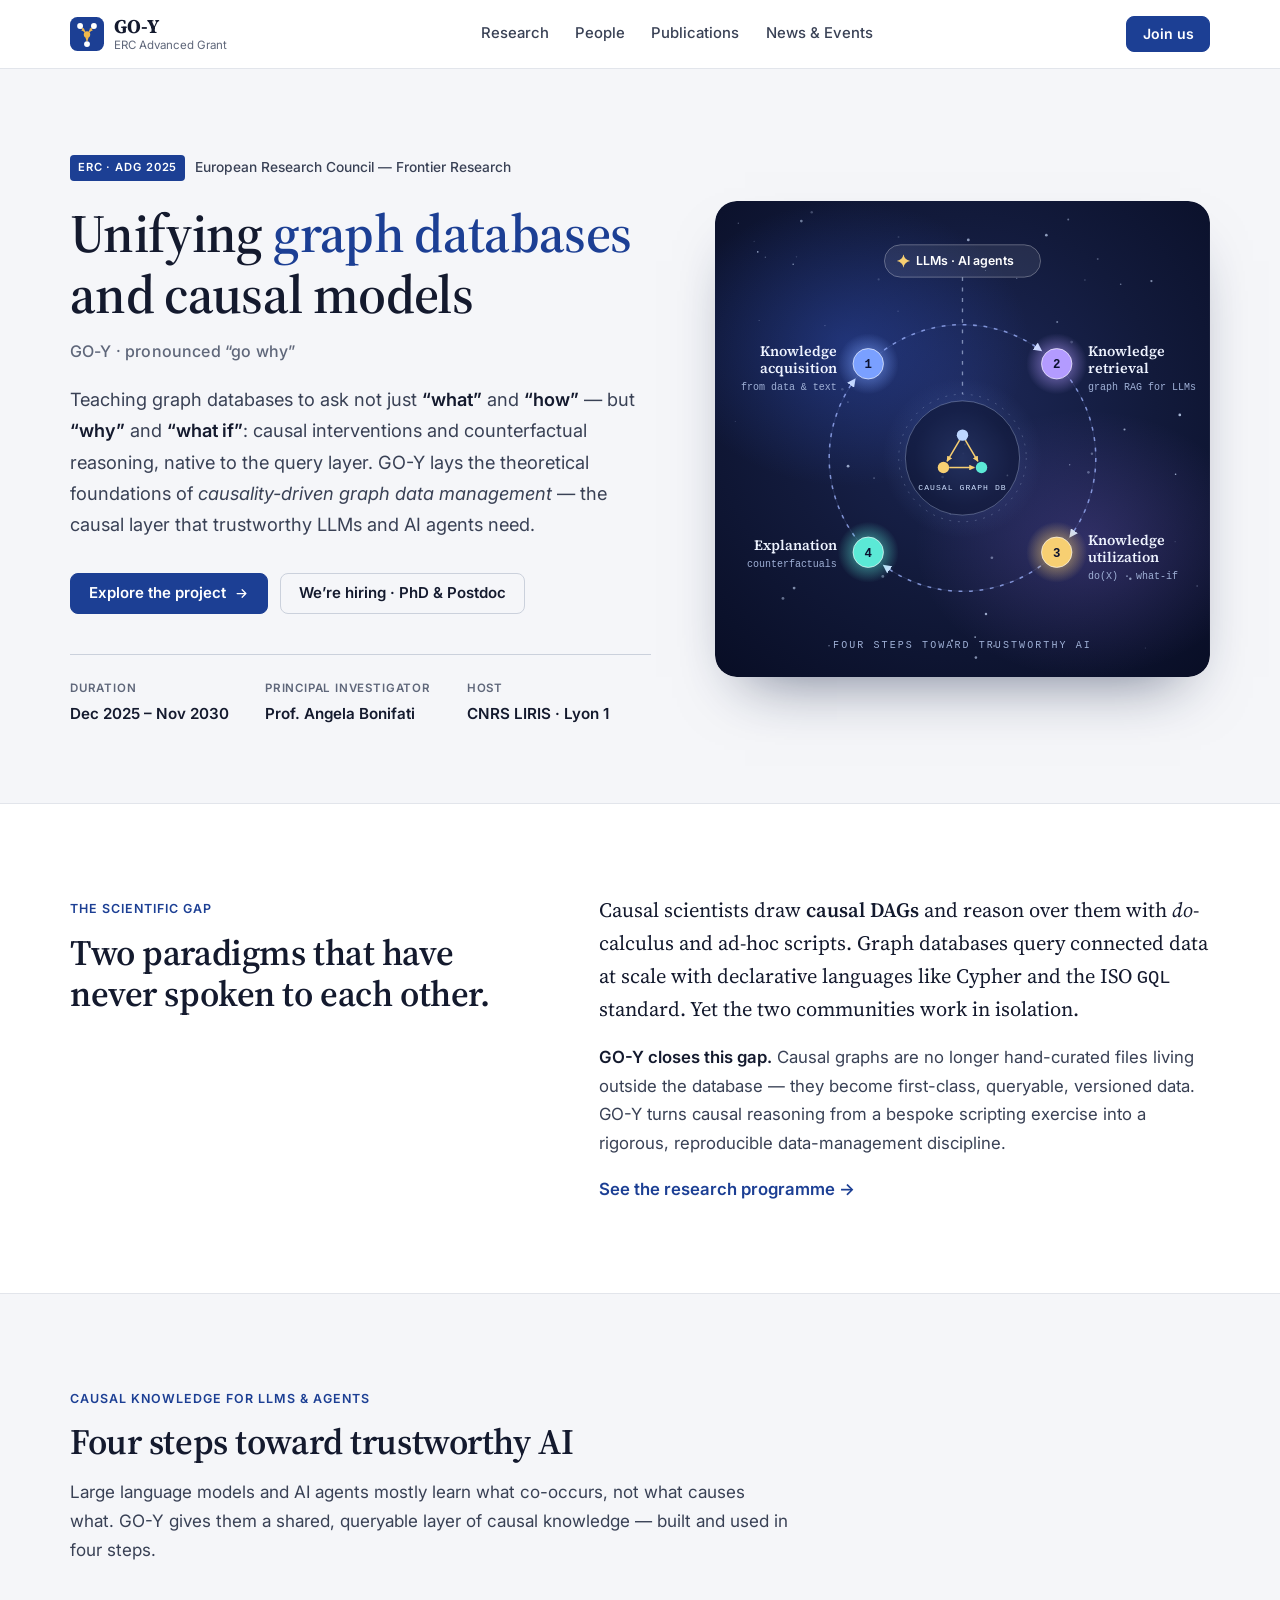
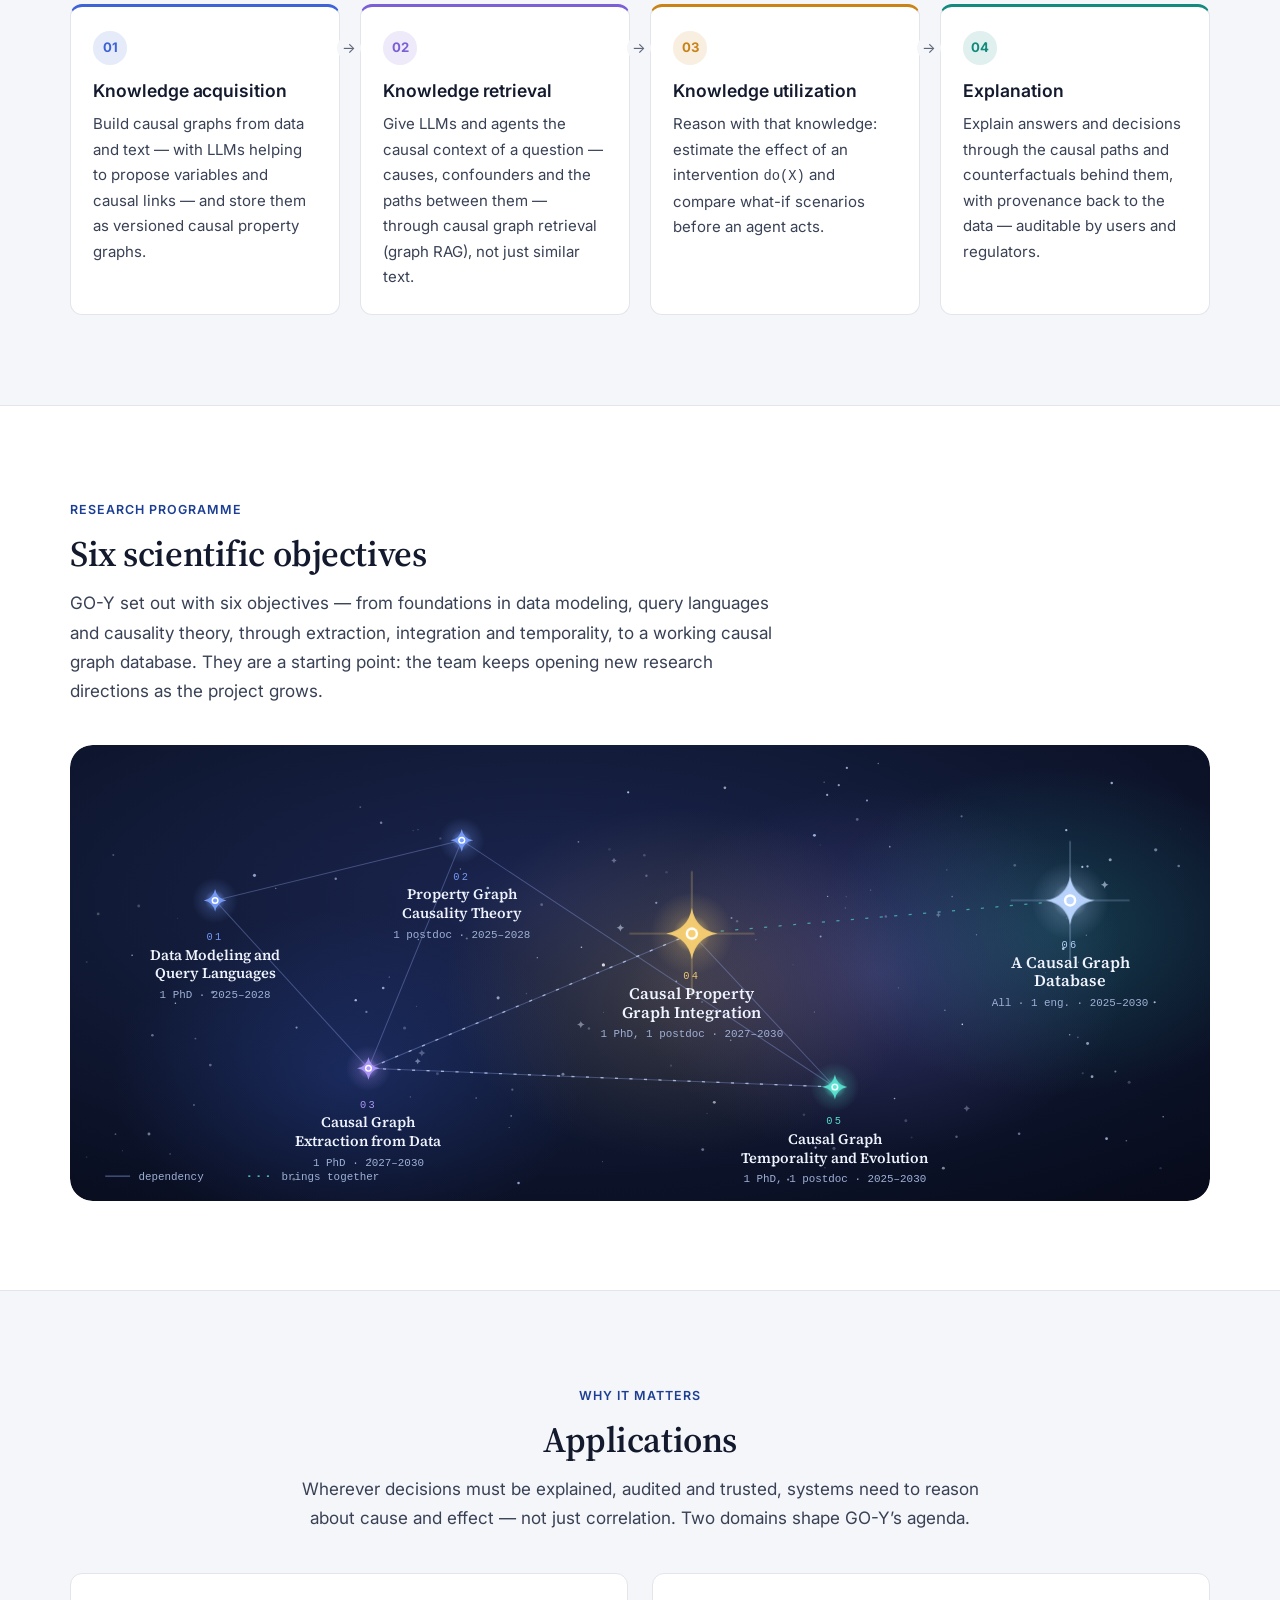
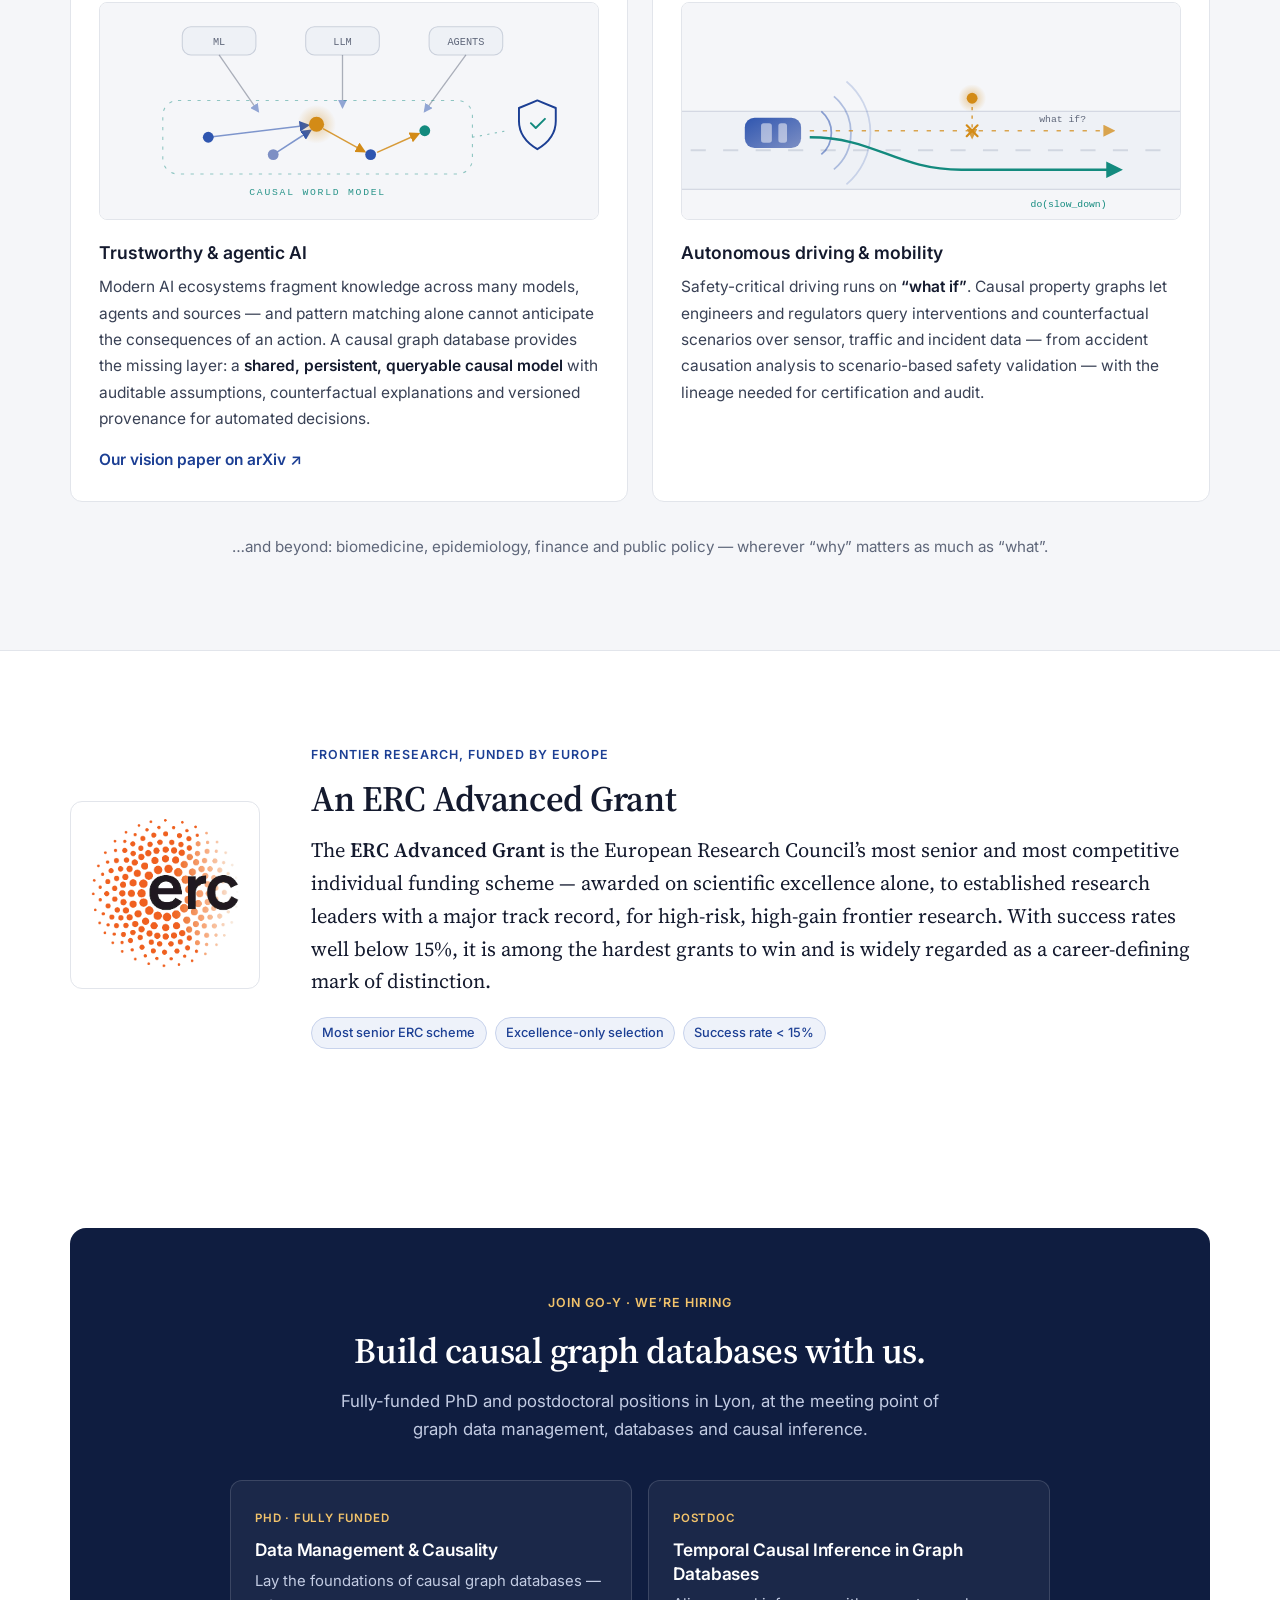
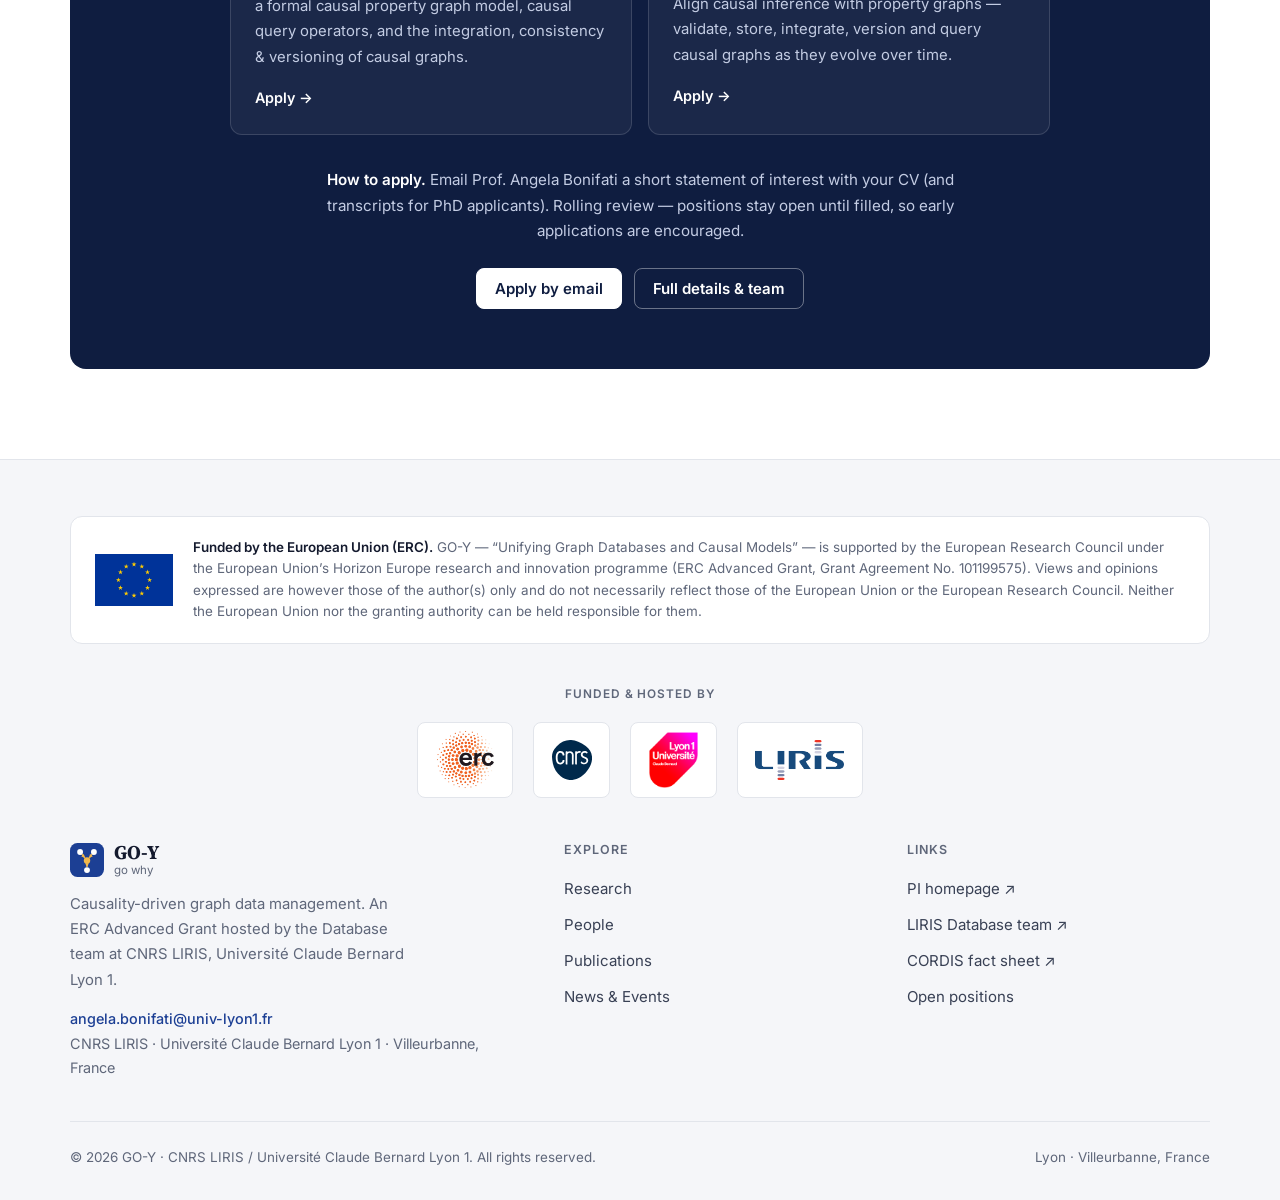
==== commit d9c3a33d: "Home: four steps toward trustworthy AI, more on LLMs - Hero figure redrawn in the star-chart style: " ====
--- a/index.html
+++ b/index.html
@@ -13,7 +13,7 @@
   <link rel="preconnect" href="https://fonts.googleapis.com" />
   <link rel="preconnect" href="https://fonts.gstatic.com" crossorigin />
   <link href="https://fonts.googleapis.com/css2?family=Inter:wght@400;500;600;700&family=Source+Serif+4:ital,opsz,wght@0,8..60,400..700;1,8..60,400..700&display=swap" rel="stylesheet" />
-  <link rel="stylesheet" href="assets/css/style.css?v=2026-11-21e" />
+  <link rel="stylesheet" href="assets/css/style.css?v=2026-11-21g" />
 </head>
 <body>
 
@@ -57,7 +57,7 @@
     <div class="container hero-grid">
       <div class="hero-copy">
         <span class="hero-badge">
-          <span class="pill">ERC · AdG 2024</span>
+          <span class="pill">ERC · AdG 2025</span>
           European Research Council — Frontier Research
         </span>
         <h1>
@@ -68,7 +68,8 @@
           Teaching graph databases to ask not just <strong>“what”</strong> and <strong>“how”</strong> — but
           <strong>“why”</strong> and <strong>“what if”</strong>: causal interventions and counterfactual
           reasoning, native to the query layer. GO-Y lays the theoretical foundations of
-          <em>causality-driven graph data management</em>.
+          <em>causality-driven graph data management</em> — the causal layer that trustworthy LLMs and
+          AI agents need.
         </p>
         <div class="hero-cta">
           <a class="btn btn-primary" href="#about">Explore the project <svg viewBox="0 0 24 24" fill="none" stroke="currentColor" stroke-width="2" stroke-linecap="round" stroke-linejoin="round"><path d="M5 12h14M13 6l6 6-6 6"/></svg></a>
@@ -81,80 +82,57 @@
         </dl>
       </div>
         <figure class="hero-figure">
-          <svg viewBox="0 0 520 452" role="img" aria-labelledby="hfTitle" xmlns="http://www.w3.org/2000/svg">
-            <title id="hfTitle">A graph database and a causal model combine into a causal property graph</title>
+          <svg viewBox="0 0 520 500" role="img" aria-labelledby="hfTitle hfDesc" xmlns="http://www.w3.org/2000/svg">
+            <title id="hfTitle">Four steps toward trustworthy AI</title>
+            <desc id="hfDesc">LLMs and AI agents connect to a causal graph database at the centre of a cycle of four steps: knowledge acquisition, knowledge retrieval, knowledge utilization and explanation.</desc>
             <defs>
-              <marker id="hfCause" viewBox="0 0 10 10" refX="9" refY="5" markerWidth="9" markerHeight="9" markerUnits="userSpaceOnUse" orient="auto"><path d="M0 0L10 5L0 10z" fill="#c98316"/></marker>
-              <marker id="hfFlow" viewBox="0 0 10 10" refX="9" refY="5" markerWidth="9" markerHeight="9" markerUnits="userSpaceOnUse" orient="auto"><path d="M0 0L10 5L0 10z" fill="#9aa3b5"/></marker>
+              <radialGradient id="hfSky" cx="50%" cy="42%" r="78%"><stop offset="0" stop-color="#1d2858"/><stop offset=".5" stop-color="#121a3b"/><stop offset="1" stop-color="#080d24"/></radialGradient>
+              <radialGradient id="hfNebB"><stop offset="0" stop-color="#3f6dff" stop-opacity=".28"/><stop offset="1" stop-color="#3f6dff" stop-opacity="0"/></radialGradient>
+              <radialGradient id="hfNebV"><stop offset="0" stop-color="#9d7bff" stop-opacity=".22"/><stop offset="1" stop-color="#9d7bff" stop-opacity="0"/></radialGradient>
+              <radialGradient id="hfCore"><stop offset="0" stop-color="#7aa0ff" stop-opacity=".5"/><stop offset=".6" stop-color="#7aa0ff" stop-opacity=".1"/><stop offset="1" stop-color="#7aa0ff" stop-opacity="0"/></radialGradient>
+              <radialGradient id="hfG1"><stop offset="0" stop-color="#7aa0ff" stop-opacity=".75"/><stop offset="1" stop-color="#7aa0ff" stop-opacity="0"/></radialGradient><radialGradient id="hfG2"><stop offset="0" stop-color="#b39bff" stop-opacity=".75"/><stop offset="1" stop-color="#b39bff" stop-opacity="0"/></radialGradient><radialGradient id="hfG3"><stop offset="0" stop-color="#f7cf72" stop-opacity=".75"/><stop offset="1" stop-color="#f7cf72" stop-opacity="0"/></radialGradient><radialGradient id="hfG4"><stop offset="0" stop-color="#5be9d6" stop-opacity=".75"/><stop offset="1" stop-color="#5be9d6" stop-opacity="0"/></radialGradient>
+              <marker id="hfArc" viewBox="0 0 10 10" refX="8" refY="5" markerWidth="9" markerHeight="9" markerUnits="userSpaceOnUse" orient="auto"><path d="M0 0L10 5L0 10z" fill="#cfe0ff"/></marker>
+              <marker id="hfCz" viewBox="0 0 10 10" refX="9" refY="5" markerWidth="6" markerHeight="6" markerUnits="userSpaceOnUse" orient="auto"><path d="M0 0L10 5L0 10z" fill="#f7cf72"/></marker>
             </defs>
-            <g font-family="Inter, -apple-system, 'Segoe UI', sans-serif">
-              <!-- graph database -->
-              <rect x="8" y="8" width="224" height="176" rx="12" fill="#ffffff" stroke="#d5dae4"/>
-              <text x="24" y="38" font-size="12.5" font-weight="600" letter-spacing="1" fill="#5f677a">GRAPH DATABASE</text>
-              <g stroke="#b6bfd2" stroke-width="1.6">
-                <line x1="64" y1="96" x2="128" y2="74"/><line x1="128" y1="74" x2="192" y2="108"/>
-                <line x1="64" y1="96" x2="92" y2="152"/><line x1="92" y1="152" x2="164" y2="156"/>
-                <line x1="128" y1="74" x2="164" y2="156"/><line x1="192" y1="108" x2="164" y2="156"/>
-              </g>
-              <g fill="#ffffff" stroke="#1c3f94" stroke-width="2">
-                <circle cx="64" cy="96" r="8"/><circle cx="192" cy="108" r="8"/>
-                <circle cx="92" cy="152" r="8"/><circle cx="164" cy="156" r="8"/>
-              </g>
-              <circle cx="128" cy="74" r="8" fill="#1c3f94"/>
-
-              <!-- causal model -->
-              <rect x="288" y="8" width="224" height="176" rx="12" fill="#ffffff" stroke="#d5dae4"/>
-              <text x="304" y="38" font-size="12.5" font-weight="600" letter-spacing="1" fill="#5f677a">CAUSAL MODEL</text>
-              <g stroke="#c98316" stroke-width="2" fill="none" marker-end="url(#hfCause)">
-                <line x1="392.1" y1="84.3" x2="355.2" y2="132.1"/>
-                <line x1="407.9" y1="84.3" x2="444.8" y2="132.1"/>
-                <line x1="359" y1="144" x2="439" y2="144"/>
-              </g>
-              <g fill="#ffffff" stroke="#c98316" stroke-width="2">
-                <circle cx="400" cy="74" r="13"/><circle cx="346" cy="144" r="13"/><circle cx="454" cy="144" r="13"/>
-              </g>
-              <g font-family="'Source Serif 4', Georgia, serif" font-style="italic" font-weight="600" font-size="16" fill="#141a2e" text-anchor="middle">
-                <text x="400" y="79.5">Z</text><text x="346" y="149.5">X</text><text x="454" y="149.5">Y</text>
-              </g>
-
-              <!-- combine -->
-              <g stroke="#9aa3b5" stroke-width="2.2" stroke-linecap="round">
-                <line x1="251" y1="96" x2="269" y2="96"/><line x1="260" y1="87" x2="260" y2="105"/>
-              </g>
-              <g stroke="#9aa3b5" stroke-width="1.6" fill="none" stroke-dasharray="4 5" marker-end="url(#hfFlow)">
-                <path d="M120 188 C120 220 170 232 204 248"/>
-                <path d="M400 188 C400 220 350 232 316 248"/>
-              </g>
-
-              <!-- causal property graph -->
-              <rect x="72" y="252" width="376" height="192" rx="14" fill="#eef2fa" stroke="#c8d3ec"/>
-              <text x="260" y="281" text-anchor="middle" font-size="12.5" font-weight="700" letter-spacing="1.2" fill="#1c3f94">CAUSAL PROPERTY GRAPH</text>
-              <g stroke="#b6bfd2" stroke-width="1.6">
-                <line x1="136" y1="320" x2="214" y2="354"/><line x1="140" y1="406" x2="214" y2="354"/>
-                <line x1="136" y1="320" x2="140" y2="406"/>
-                <line x1="322" y1="314" x2="398" y2="358"/><line x1="322" y1="402" x2="398" y2="358"/>
-              </g>
-              <g stroke="#c98316" stroke-width="2" fill="none" marker-end="url(#hfCause)">
-                <line x1="309.8" y1="318.5" x2="228.1" y2="348.8"/>
-                <line x1="322" y1="327" x2="322" y2="387"/>
-                <line x1="225.9" y1="359.3" x2="308.3" y2="395.9"/>
-              </g>
-              <g fill="#ffffff" stroke="#1c3f94" stroke-width="2">
-                <circle cx="136" cy="320" r="8"/><circle cx="140" cy="406" r="8"/><circle cx="398" cy="358" r="8"/>
-              </g>
-              <circle cx="214" cy="354" r="13" fill="#c98316"/>
-              <g fill="#ffffff" stroke="#c98316" stroke-width="2">
-                <circle cx="322" cy="314" r="13"/><circle cx="322" cy="402" r="13"/>
-              </g>
-              <g font-family="'Source Serif 4', Georgia, serif" font-style="italic" font-weight="600" font-size="16" text-anchor="middle">
-                <text x="214" y="359.5" fill="#ffffff">X</text>
-                <text x="322" y="319.5" fill="#141a2e">Z</text>
-                <text x="322" y="407.5" fill="#141a2e">Y</text>
-              </g>
-              <text x="214" y="330" text-anchor="middle" font-family="ui-monospace, Menlo, Consolas, monospace" font-size="13" font-weight="600" fill="#995c00">do(X)</text>
+            <rect width="520" height="500" rx="22" fill="url(#hfSky)"/>
+            <ellipse cx="140" cy="150" rx="190" ry="150" fill="url(#hfNebB)"/>
+            <ellipse cx="390" cy="360" rx="180" ry="140" fill="url(#hfNebV)"/>
+            <g><circle cx="171.9" cy="82.4" r="1.12" fill="#cfe0ff" opacity="0.20"/><circle cx="192.8" cy="37.8" r="0.96" fill="#cfe0ff" opacity="0.17"/><circle cx="44.9" cy="53.5" r="0.87" fill="#cfe0ff" opacity="0.69" class="hf-tw" style="animation-duration:2.8s;animation-delay:-2.5s"/><circle cx="483.9" cy="287.0" r="0.84" fill="#cfe0ff" opacity="0.78" class="hf-tw" style="animation-duration:4.6s;animation-delay:-1.2s"/><circle cx="82.1" cy="66.5" r="0.74" fill="#cfe0ff" opacity="0.68" class="hf-tw" style="animation-duration:3.8s;animation-delay:-2.6s"/><circle cx="196.2" cy="272.9" r="0.47" fill="#cfe0ff" opacity="0.19" class="hf-tw" style="animation-duration:4.1s;animation-delay:-1.7s"/><circle cx="167.1" cy="291.1" r="0.90" fill="#cfe0ff" opacity="0.34"/><circle cx="359.5" cy="127.2" r="1.03" fill="#cfe0ff" opacity="0.49"/><circle cx="374.7" cy="148.2" r="1.48" fill="#cfe0ff" opacity="0.23"/><circle cx="388.6" cy="83.0" r="0.94" fill="#cfe0ff" opacity="0.18"/><circle cx="392.3" cy="285.1" r="1.36" fill="#cfe0ff" opacity="0.35"/><circle cx="307.2" cy="288.3" r="0.90" fill="#cfe0ff" opacity="0.70"/><circle cx="247.0" cy="328.8" r="0.47" fill="#cfe0ff" opacity="0.61"/><circle cx="506.5" cy="404.5" r="0.71" fill="#cfe0ff" opacity="0.40"/><circle cx="21.3" cy="231.6" r="0.58" fill="#cfe0ff" opacity="0.23" class="hf-tw" style="animation-duration:4.4s;animation-delay:-0.5s"/><circle cx="133.8" cy="197.7" r="1.36" fill="#cfe0ff" opacity="0.20"/><circle cx="284.7" cy="434.0" r="1.30" fill="#cfe0ff" opacity="0.71" class="hf-tw" style="animation-duration:3.4s;animation-delay:-1.4s"/><circle cx="452.1" cy="469.7" r="0.57" fill="#cfe0ff" opacity="0.26" class="hf-tw" style="animation-duration:2.9s;animation-delay:-1.9s"/><circle cx="304.6" cy="136.1" r="0.40" fill="#cfe0ff" opacity="0.42"/><circle cx="293.2" cy="467.5" r="1.16" fill="#cfe0ff" opacity="0.49"/><circle cx="348.1" cy="35.9" r="1.39" fill="#cfe0ff" opacity="0.66"/><circle cx="408.9" cy="198.3" r="0.84" fill="#cfe0ff" opacity="0.22"/><circle cx="41.1" cy="42.3" r="0.63" fill="#cfe0ff" opacity="0.26" class="hf-tw" style="animation-duration:2.3s;animation-delay:-0.0s"/><circle cx="85.6" cy="58.7" r="0.80" fill="#cfe0ff" opacity="0.17"/><circle cx="317.0" cy="81.3" r="0.68" fill="#cfe0ff" opacity="0.38"/><circle cx="71.4" cy="417.5" r="1.49" fill="#cfe0ff" opacity="0.45"/><circle cx="52.9" cy="59.1" r="0.78" fill="#cfe0ff" opacity="0.32"/><circle cx="90.7" cy="21.1" r="1.45" fill="#cfe0ff" opacity="0.49" class="hf-tw" style="animation-duration:3.7s;animation-delay:-0.1s"/><circle cx="274.1" cy="479.7" r="1.35" fill="#cfe0ff" opacity="0.60" class="hf-tw" style="animation-duration:3.2s;animation-delay:-0.7s"/><circle cx="396.0" cy="265.6" r="1.26" fill="#cfe0ff" opacity="0.36" class="hf-tw" style="animation-duration:4.5s;animation-delay:-3.9s"/><circle cx="436.3" cy="396.9" r="1.30" fill="#cfe0ff" opacity="0.63" class="hf-tw" style="animation-duration:3.6s;animation-delay:-1.4s"/><circle cx="24.5" cy="23.4" r="0.71" fill="#cfe0ff" opacity="0.32"/><circle cx="488.3" cy="224.7" r="1.43" fill="#cfe0ff" opacity="0.79"/><circle cx="192.3" cy="115.8" r="0.65" fill="#cfe0ff" opacity="0.28" class="hf-tw" style="animation-duration:3.9s;animation-delay:-3.6s"/><circle cx="430.2" cy="240.1" r="1.12" fill="#cfe0ff" opacity="0.67" class="hf-tw" style="animation-duration:4.0s;animation-delay:-3.6s"/><circle cx="401.2" cy="370.1" r="0.93" fill="#cfe0ff" opacity="0.27"/><circle cx="176.3" cy="394.4" r="1.47" fill="#cfe0ff" opacity="0.41"/><circle cx="483.4" cy="357.9" r="0.59" fill="#cfe0ff" opacity="0.23" class="hf-tw" style="animation-duration:4.7s;animation-delay:-3.2s"/><circle cx="83.1" cy="406.7" r="1.48" fill="#cfe0ff" opacity="0.58"/><circle cx="284.3" cy="72.9" r="0.42" fill="#cfe0ff" opacity="0.78"/><circle cx="273.3" cy="458.1" r="0.88" fill="#cfe0ff" opacity="0.72"/><circle cx="115.5" cy="130.9" r="0.72" fill="#cfe0ff" opacity="0.31"/><circle cx="139.7" cy="211.1" r="0.54" fill="#cfe0ff" opacity="0.74"/><circle cx="239.1" cy="290.0" r="1.39" fill="#cfe0ff" opacity="0.42"/><circle cx="260.8" cy="265.3" r="0.98" fill="#cfe0ff" opacity="0.16"/><circle cx="101.6" cy="11.9" r="1.28" fill="#cfe0ff" opacity="0.26"/><circle cx="372.6" cy="277.1" r="0.76" fill="#cfe0ff" opacity="0.49"/><circle cx="402.1" cy="60.9" r="1.02" fill="#cfe0ff" opacity="0.31" class="hf-tw" style="animation-duration:4.4s;animation-delay:-2.0s"/><circle cx="290.9" cy="374.8" r="1.40" fill="#cfe0ff" opacity="0.44"/><circle cx="262.8" cy="255.8" r="1.16" fill="#cfe0ff" opacity="0.44"/><circle cx="249.0" cy="461.9" r="1.17" fill="#cfe0ff" opacity="0.72"/><circle cx="139.8" cy="278.6" r="1.44" fill="#cfe0ff" opacity="0.70" class="hf-tw" style="animation-duration:2.5s;animation-delay:-1.8s"/><circle cx="46.3" cy="125.5" r="0.48" fill="#cfe0ff" opacity="0.59"/><circle cx="458.5" cy="84.1" r="1.19" fill="#cfe0ff" opacity="0.58" class="hf-tw" style="animation-duration:4.7s;animation-delay:-3.9s"/><circle cx="119.8" cy="467.2" r="0.84" fill="#cfe0ff" opacity="0.47"/><circle cx="426.2" cy="87.5" r="0.87" fill="#cfe0ff" opacity="0.49" class="hf-tw" style="animation-duration:2.7s;animation-delay:-1.3s"/><circle cx="371.1" cy="19.4" r="1.01" fill="#cfe0ff" opacity="0.44" class="hf-tw" style="animation-duration:3.1s;animation-delay:-2.5s"/><circle cx="266.1" cy="40.9" r="1.48" fill="#cfe0ff" opacity="0.66"/></g>
+
+            <!-- LLMs & agents plug into the causal layer -->
+            <line x1="260" y1="80" x2="260" y2="203" stroke="#cfe0ff" stroke-opacity=".55" stroke-width="1.4" stroke-dasharray="4 7" class="hf-flow"/>
+            <rect x="178" y="46" width="164" height="34" rx="17" fill="#ffffff" fill-opacity=".08" stroke="#ffffff" stroke-opacity=".3"/>
+            <path transform="translate(198,63)" d="M0,-7 Q1.05,-1.05 7,0 Q1.05,1.05 0,7 Q-1.05,1.05 -7,0 Q-1.05,-1.05 0,-7Z" fill="#f7cf72"/>
+            <text x="211" y="67.5" font-family="Inter, -apple-system, 'Segoe UI', sans-serif" font-size="13" font-weight="600" fill="#ffffff">LLMs · AI agents</text>
+
+            <!-- the four-step cycle -->
+            <circle cx="260" cy="270" r="140" fill="none" stroke="#9fb4ff" stroke-opacity=".12"/>
+            <g fill="none" stroke="#9fb4ff" stroke-opacity=".75" stroke-width="1.6" stroke-dasharray="4 7" marker-end="url(#hfArc)">
+              <path class="hf-flow" d="M177.7 156.7 A140 140 0 0 1 342.3 156.7"/>
+              <path class="hf-flow" d="M373.3 187.7 A140 140 0 0 1 373.3 352.3"/>
+              <path class="hf-flow" d="M342.3 383.3 A140 140 0 0 1 177.7 383.3"/>
+              <path class="hf-flow" d="M146.7 352.3 A140 140 0 0 1 146.7 187.7"/>
             </g>
+
+            <!-- causal graph database at the centre -->
+            <circle cx="260" cy="270" r="84" fill="url(#hfCore)"/>
+            <circle cx="260" cy="270" r="67" fill="none" stroke="#cfe0ff" stroke-opacity=".25" stroke-dasharray="2 7" class="hf-spin"/>
+            <circle cx="260" cy="270" r="60" fill="#0b1230" fill-opacity=".6" stroke="#cfe0ff" stroke-opacity=".32"/>
+            <g stroke="#f7cf72" stroke-width="1.6" fill="none" marker-end="url(#hfCz)">
+              <line x1="257" y1="251.2" x2="243.8" y2="273.5"/>
+              <line x1="263" y1="251.2" x2="276.2" y2="273.5"/>
+              <line x1="246" y1="280" x2="272.5" y2="280"/>
+            </g>
+            <circle cx="260" cy="246" r="6" fill="#bcd6ff"/>
+            <circle cx="240" cy="280" r="6" fill="#f7cf72"/>
+            <circle cx="280" cy="280" r="6" fill="#5be9d6"/>
+            <text x="260" y="304" text-anchor="middle" font-family="ui-monospace, Menlo, Consolas, monospace" font-size="8.5" letter-spacing="1.1" fill="#cfe0ff">CAUSAL GRAPH DB</text>
+
+            <circle cx="161" cy="171" r="32" fill="url(#hfG1)" class="hf-pulse" style="animation-delay:-0.8s"/><circle cx="161" cy="171" r="16" fill="#7aa0ff"/><circle cx="161" cy="171" r="16" fill="none" stroke="#ffffff" stroke-opacity=".65"/><text x="161" y="175.5" text-anchor="middle" font-family="ui-monospace, Menlo, Consolas, monospace" font-size="13" font-weight="700" fill="#0b1230">1</text><circle cx="359" cy="171" r="32" fill="url(#hfG2)" class="hf-pulse" style="animation-delay:-1.6s"/><circle cx="359" cy="171" r="16" fill="#b39bff"/><circle cx="359" cy="171" r="16" fill="none" stroke="#ffffff" stroke-opacity=".65"/><text x="359" y="175.5" text-anchor="middle" font-family="ui-monospace, Menlo, Consolas, monospace" font-size="13" font-weight="700" fill="#0b1230">2</text><circle cx="359" cy="369" r="32" fill="url(#hfG3)" class="hf-pulse" style="animation-delay:-2.4s"/><circle cx="359" cy="369" r="16" fill="#f7cf72"/><circle cx="359" cy="369" r="16" fill="none" stroke="#ffffff" stroke-opacity=".65"/><text x="359" y="373.5" text-anchor="middle" font-family="ui-monospace, Menlo, Consolas, monospace" font-size="13" font-weight="700" fill="#0b1230">3</text><circle cx="161" cy="369" r="32" fill="url(#hfG4)" class="hf-pulse" style="animation-delay:-3.2s"/><circle cx="161" cy="369" r="16" fill="#5be9d6"/><circle cx="161" cy="369" r="16" fill="none" stroke="#ffffff" stroke-opacity=".65"/><text x="161" y="373.5" text-anchor="middle" font-family="ui-monospace, Menlo, Consolas, monospace" font-size="13" font-weight="700" fill="#0b1230">4</text>
+            <text x="128" y="163" text-anchor="end" font-family="'Source Serif 4', Georgia, serif" font-size="15" font-weight="600" fill="#eef3ff">Knowledge</text><text x="128" y="181" text-anchor="end" font-family="'Source Serif 4', Georgia, serif" font-size="15" font-weight="600" fill="#eef3ff">acquisition</text><text x="128" y="199" text-anchor="end" font-family="ui-monospace, Menlo, Consolas, monospace" font-size="10.5" fill="#9fb0d6">from data &amp; text</text><text x="392" y="163" text-anchor="start" font-family="'Source Serif 4', Georgia, serif" font-size="15" font-weight="600" fill="#eef3ff">Knowledge</text><text x="392" y="181" text-anchor="start" font-family="'Source Serif 4', Georgia, serif" font-size="15" font-weight="600" fill="#eef3ff">retrieval</text><text x="392" y="199" text-anchor="start" font-family="ui-monospace, Menlo, Consolas, monospace" font-size="10.5" fill="#9fb0d6">graph RAG for LLMs</text><text x="392" y="361" text-anchor="start" font-family="'Source Serif 4', Georgia, serif" font-size="15" font-weight="600" fill="#eef3ff">Knowledge</text><text x="392" y="379" text-anchor="start" font-family="'Source Serif 4', Georgia, serif" font-size="15" font-weight="600" fill="#eef3ff">utilization</text><text x="392" y="397" text-anchor="start" font-family="ui-monospace, Menlo, Consolas, monospace" font-size="10.5" fill="#9fb0d6">do(X) · what-if</text><text x="128" y="367" text-anchor="end" font-family="'Source Serif 4', Georgia, serif" font-size="15" font-weight="600" fill="#eef3ff">Explanation</text><text x="128" y="385" text-anchor="end" font-family="ui-monospace, Menlo, Consolas, monospace" font-size="10.5" fill="#9fb0d6">counterfactuals</text>
+
+            <text x="260" y="470" text-anchor="middle" font-family="ui-monospace, Menlo, Consolas, monospace" font-size="10.5" letter-spacing="2.2" fill="#9fb0d6">FOUR STEPS TOWARD TRUSTWORTHY AI</text>
           </svg>
-          <figcaption>Causal graphs become first-class, queryable data inside the graph database.</figcaption>
         </figure>
     </div>
   </section>
@@ -182,8 +160,46 @@
     </div>
   </section>
 
+  <!-- ============ TRUSTWORTHY AI: FOUR STEPS ============ -->
+  <section id="trustworthy-ai" class="alt">
+    <div class="container">
+      <div class="section-head">
+        <span class="eyebrow">Causal knowledge for LLMs &amp; agents</span>
+        <h2>Four steps toward trustworthy AI</h2>
+        <p>Large language models and AI agents mostly learn what co-occurs, not what causes what. GO-Y gives them a
+          shared, queryable layer of causal knowledge — built and used in four steps.</p>
+      </div>
+      <div class="steps">
+        <article class="step step-1">
+          <span class="step-num">01</span>
+          <h3>Knowledge acquisition</h3>
+          <p>Build causal graphs from data and text — with LLMs helping to propose variables and causal links — and
+            store them as versioned causal property graphs.</p>
+        </article>
+        <article class="step step-2">
+          <span class="step-num">02</span>
+          <h3>Knowledge retrieval</h3>
+          <p>Give LLMs and agents the causal context of a question — causes, confounders and the paths between them —
+            through causal graph retrieval (graph RAG), not just similar text.</p>
+        </article>
+        <article class="step step-3">
+          <span class="step-num">03</span>
+          <h3>Knowledge utilization</h3>
+          <p>Reason with that knowledge: estimate the effect of an intervention <span class="mono">do(X)</span> and
+            compare what-if scenarios before an agent acts.</p>
+        </article>
+        <article class="step step-4">
+          <span class="step-num">04</span>
+          <h3>Explanation</h3>
+          <p>Explain answers and decisions through the causal paths and counterfactuals behind them, with provenance
+            back to the data — auditable by users and regulators.</p>
+        </article>
+      </div>
+    </div>
+  </section>
+
   <!-- ============ RESEARCH ============ -->
-  <section id="research" class="alt">
+  <section id="research">
     <div class="container">
       <div class="section-head">
         <span class="eyebrow">Research programme</span>
@@ -237,7 +253,7 @@
   </section>
 
   <!-- ============ APPLICATIONS ============ -->
-  <section id="applications">
+  <section id="applications" class="alt">
     <div class="container">
       <div class="section-head center reveal">
         <span class="eyebrow">Why it matters</span>
@@ -353,7 +369,7 @@
   </section>
 
   <!-- ============ FUNDING / ERC ============ -->
-  <section id="funding" class="alt">
+  <section id="funding">
     <div class="container erc-band">
       <div class="erc-logo"><img src="assets/img/logos/erc.png" alt="European Research Council logo" loading="lazy" /></div>
       <div>
--- a/assets/css/style.css
+++ b/assets/css/style.css
@@ -168,9 +168,16 @@
 .hero-facts { display: flex; flex-wrap: wrap; gap: 1rem 2.25rem; margin-top: 2.5rem; padding-top: 1.5rem; border-top: 1px solid var(--border-strong); }
 .hero-facts dt { font-size: .72rem; font-weight: 600; letter-spacing: .07em; text-transform: uppercase; color: var(--muted); }
 .hero-facts dd { margin: .15rem 0 0; font-size: .95rem; font-weight: 600; color: var(--ink); }
-.hero-figure { background: var(--surface); border: 1px solid var(--border); border-radius: 16px; padding: clamp(1rem, 2.4vw, 1.6rem); box-shadow: var(--shadow); }
-.hero-figure svg { width: 100%; height: auto; }
-.hero-figure figcaption { margin-top: .9rem; font-size: .86rem; color: var(--muted); text-align: center; }
+.hero-figure { margin: 0; }
+.hero-figure svg { display: block; width: 100%; height: auto; border-radius: 22px; box-shadow: 0 30px 60px -30px rgba(15, 29, 64, .6); }
+.hf-flow { animation: hfFlow 2.4s linear infinite; }
+@keyframes hfFlow { to { stroke-dashoffset: -22; } }
+.hf-pulse { animation: hfPulse 4s ease-in-out infinite; }
+@keyframes hfPulse { 0%, 100% { opacity: .5; } 50% { opacity: 1; } }
+.hf-tw { animation: hfTw 3.2s ease-in-out infinite; }
+@keyframes hfTw { 0%, 100% { opacity: .15; } 50% { opacity: .9; } }
+.hf-spin { animation: hfSpin 60s linear infinite; transform-box: fill-box; transform-origin: center; }
+@keyframes hfSpin { to { transform: rotate(360deg); } }
 
 /* ---------- About ---------- */
 .about-grid { display: grid; grid-template-columns: minmax(0, .85fr) minmax(0, 1.15fr); gap: clamp(2rem, 6vw, 5rem); align-items: start; }
@@ -358,3 +365,22 @@
 /* ---------- Objectives constellation (home page) ---------- */
 .wp-figure { margin: 0; overflow-x: auto; -webkit-overflow-scrolling: touch; border-radius: 22px; }
 .wp-figure svg { display: block; width: 100%; height: auto; min-width: 680px; }
+
+/* ---------- Four steps toward trustworthy AI ---------- */
+.steps { display: grid; grid-template-columns: repeat(4, minmax(0, 1fr)); gap: 1.25rem; }
+.step { position: relative; padding: 1.5rem 1.4rem 1.5rem; background: var(--surface); border: 1px solid var(--border); border-top: 3px solid var(--step); border-radius: var(--radius); }
+.step-1 { --step: #3d63d6; }
+.step-2 { --step: #7a5fd6; }
+.step-3 { --step: #c98316; }
+.step-4 { --step: #138a7e; }
+.step-num { display: inline-grid; place-items: center; width: 2.1rem; height: 2.1rem; margin-bottom: .9rem; border-radius: 50%; background: color-mix(in srgb, var(--step) 13%, #fff); color: var(--step); font: 700 .82rem/1 var(--font-sans); }
+.step h3 { margin-bottom: .5rem; }
+.step p { font-size: .94rem; }
+.step:not(:last-child)::after { content: "\2192"; position: absolute; z-index: 1; top: 1.8rem; right: -.625rem; transform: translateX(50%); display: grid; place-items: center; width: 1.5rem; height: 1.5rem; border-radius: 50%; background: var(--bg-2); color: var(--muted); font-size: .9rem; }
+@media (max-width: 1000px) {
+  .steps { grid-template-columns: repeat(2, minmax(0, 1fr)); }
+  .step:not(:last-child)::after { display: none; }
+}
+@media (max-width: 760px) {
+  .steps { grid-template-columns: minmax(0, 1fr); }
+}
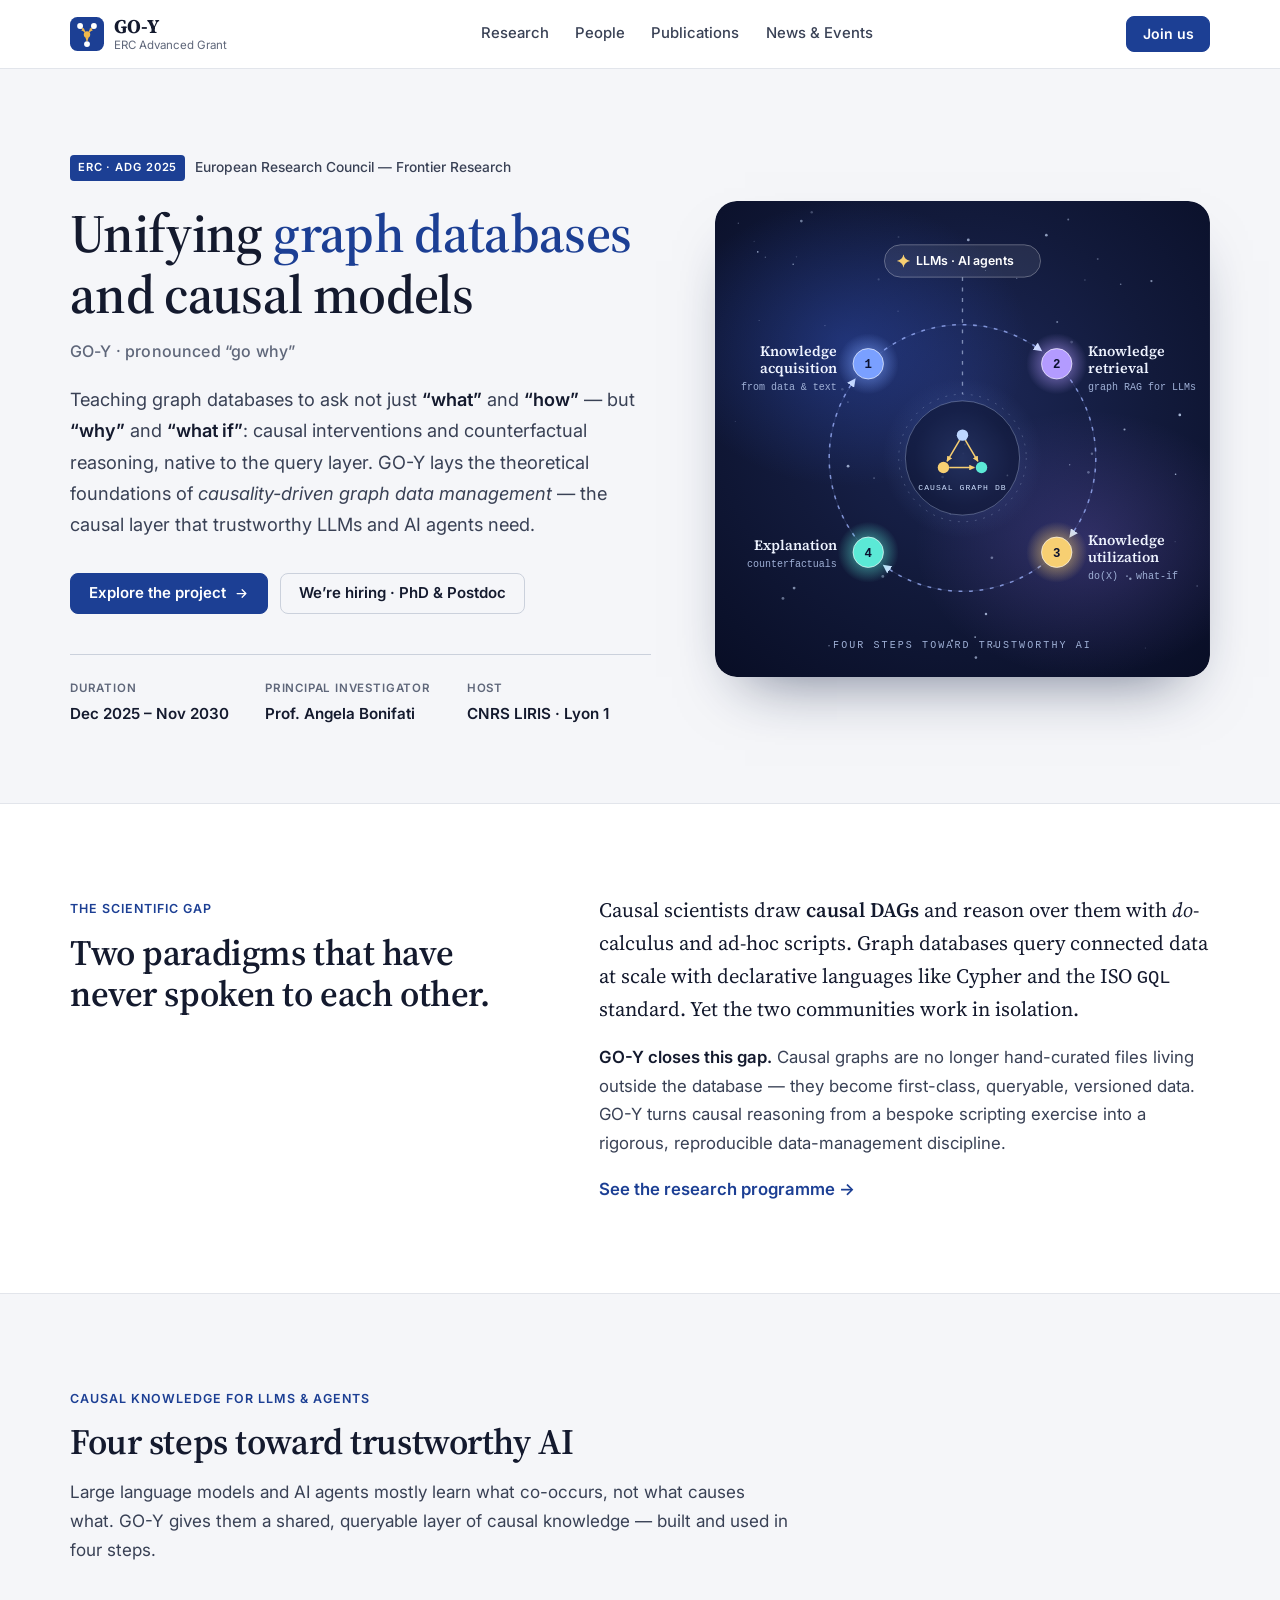
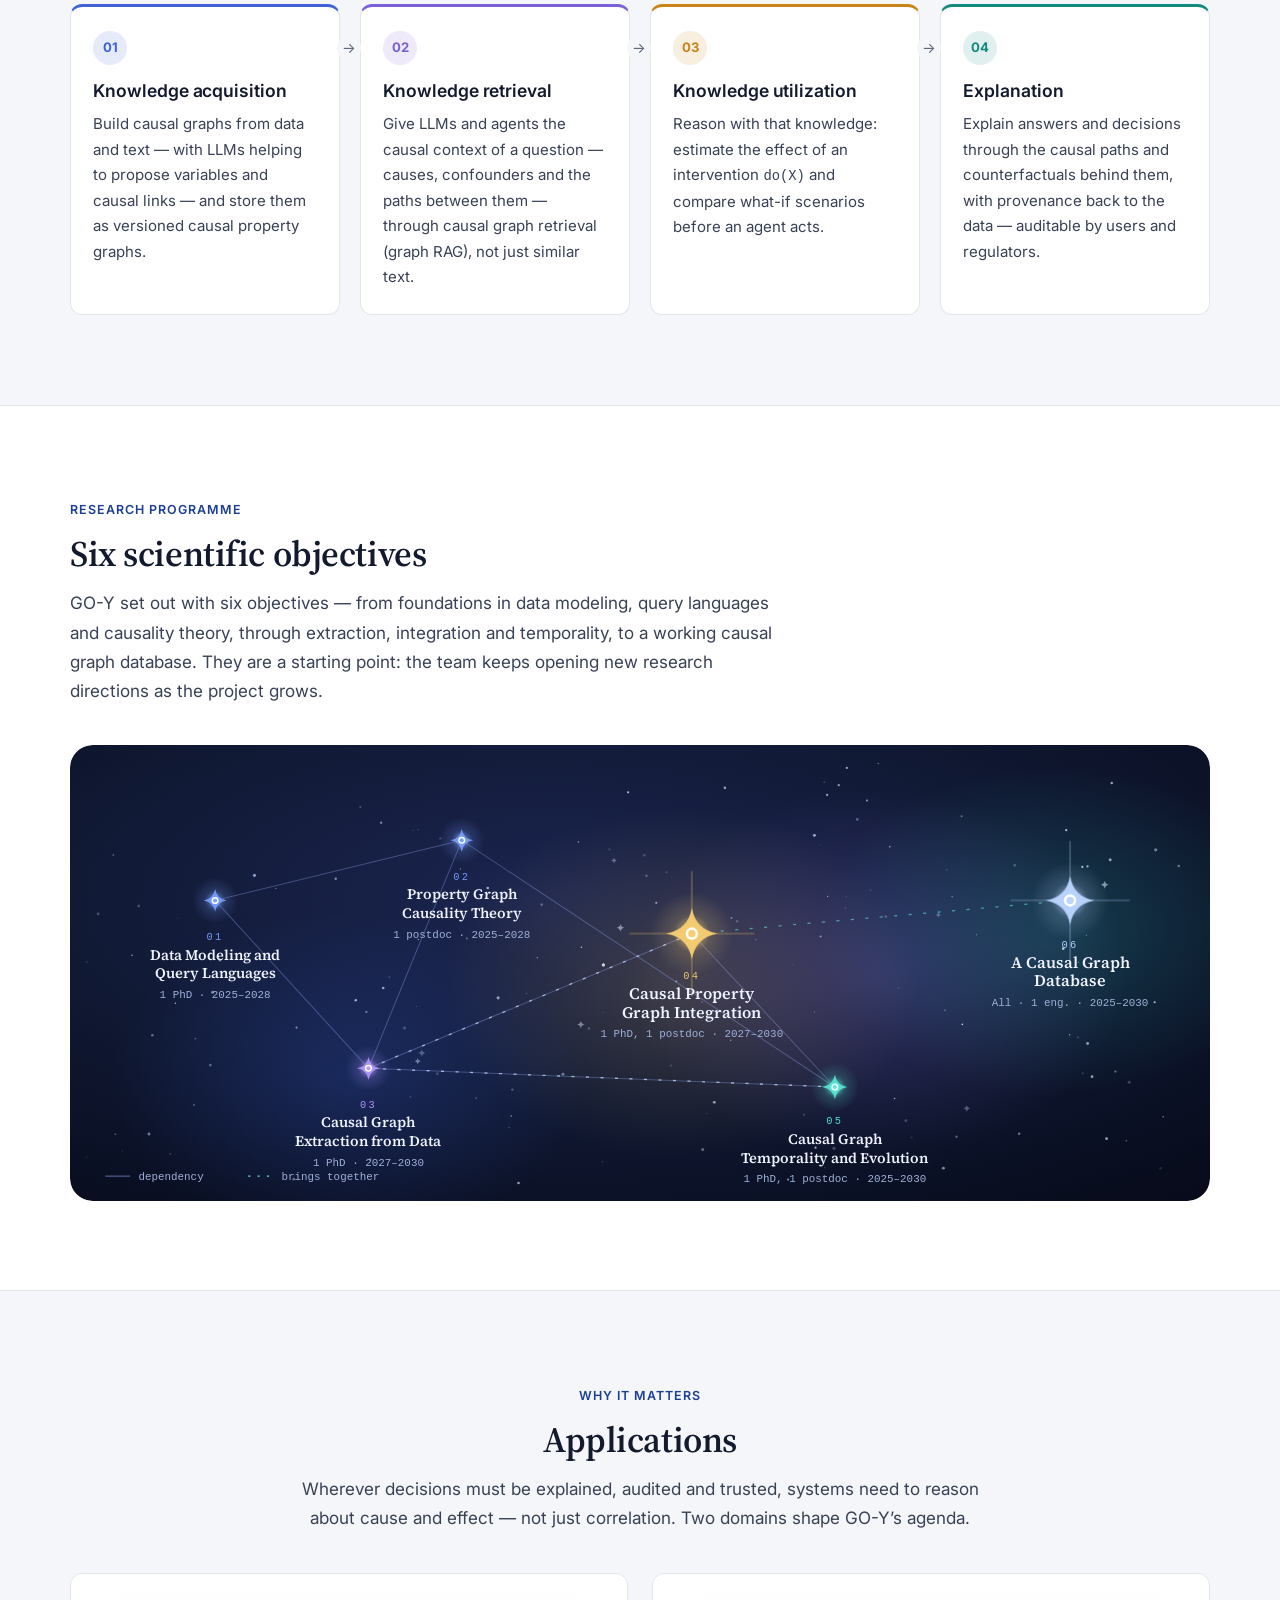
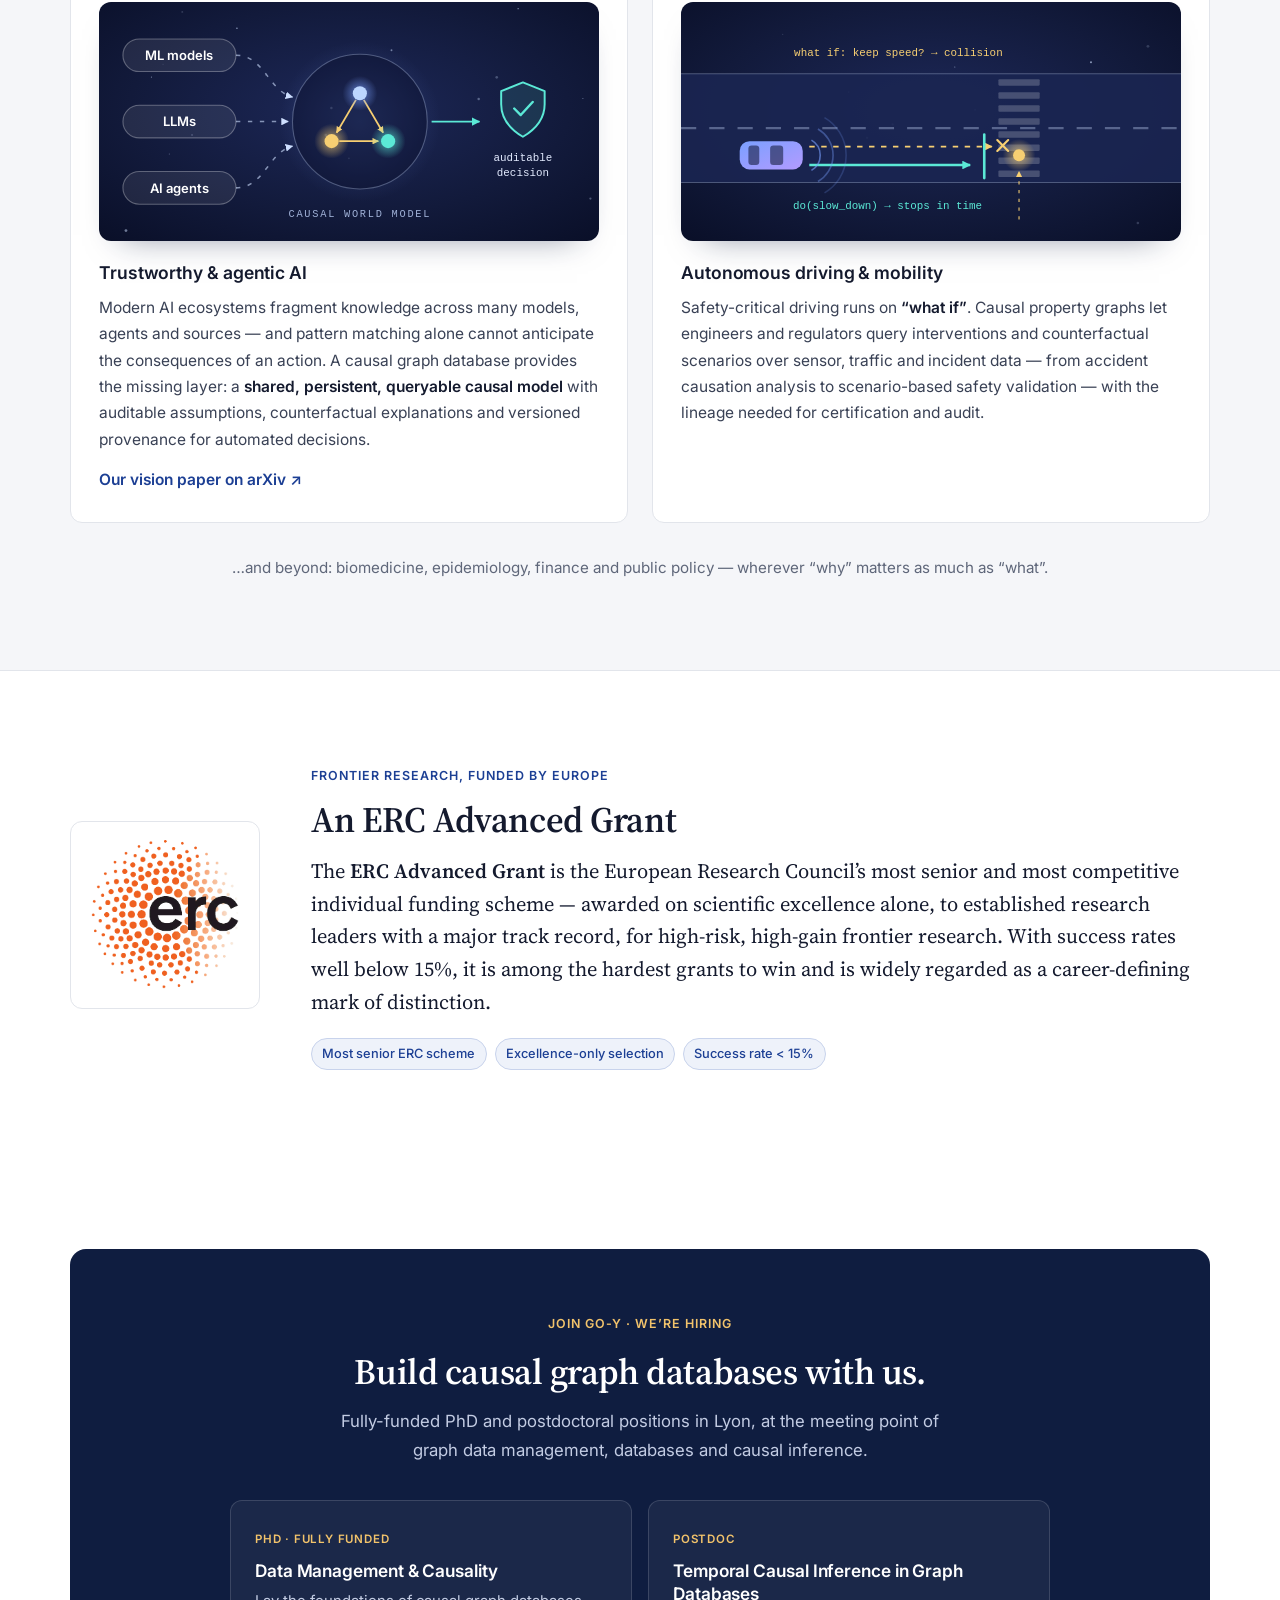
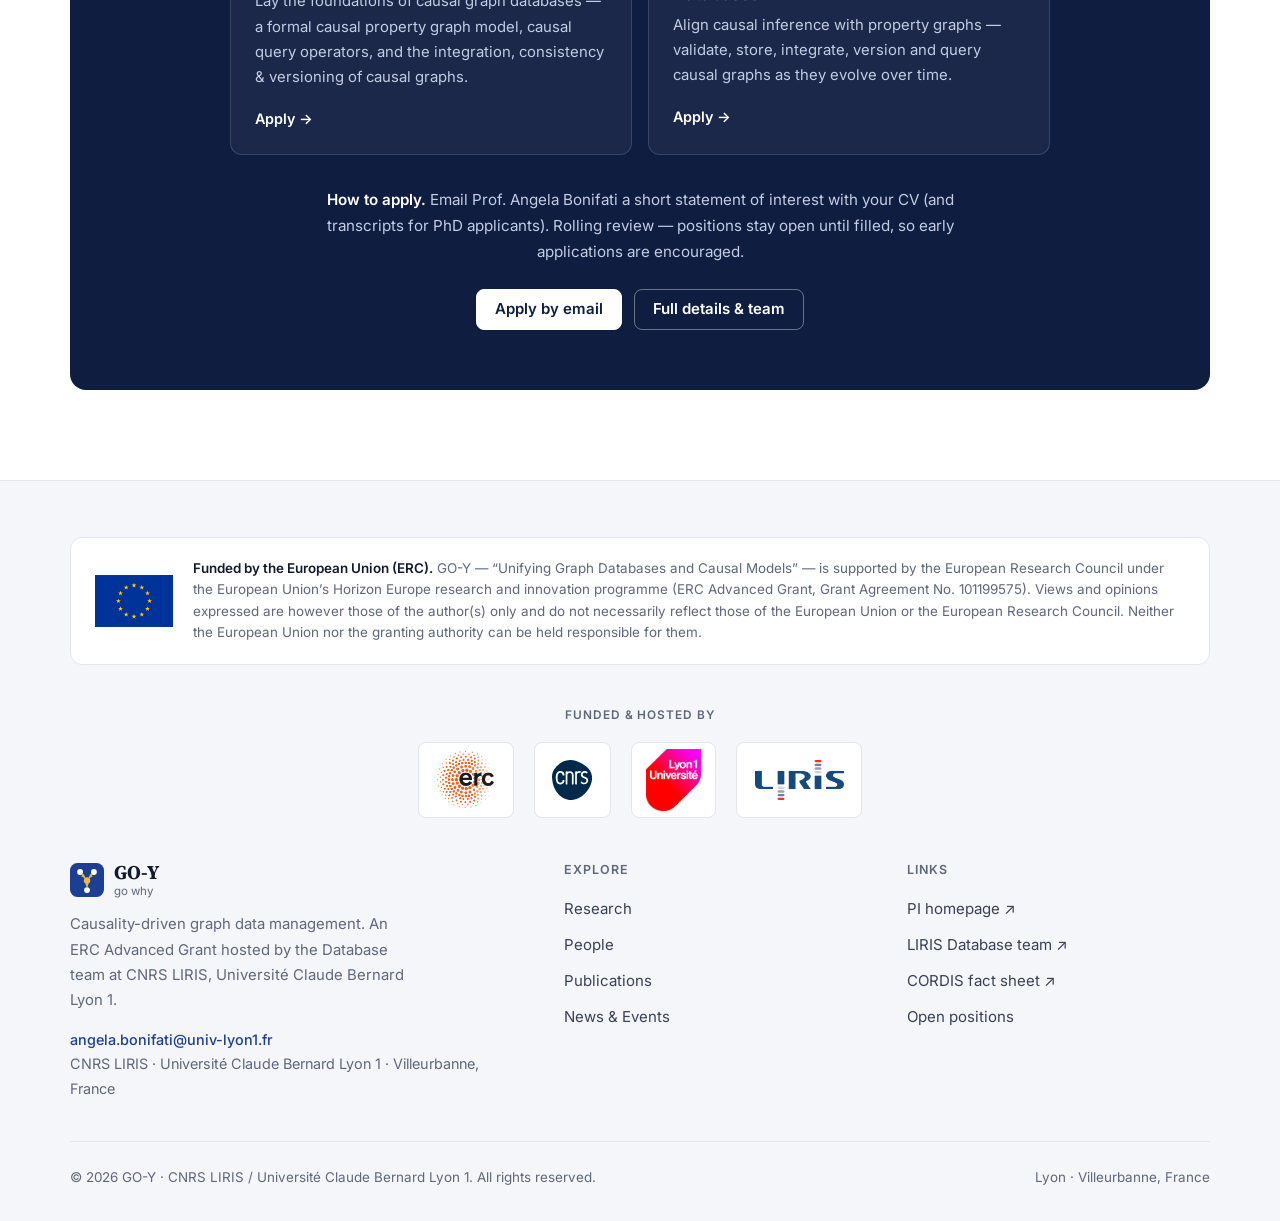
==== commit e1ef8bc5: "Applications: redraw both illustrations; footer uses the Lyon 1 signature logo - Trustworthy & agent" ====
--- a/index.html
+++ b/index.html
@@ -13,7 +13,7 @@
   <link rel="preconnect" href="https://fonts.googleapis.com" />
   <link rel="preconnect" href="https://fonts.gstatic.com" crossorigin />
   <link href="https://fonts.googleapis.com/css2?family=Inter:wght@400;500;600;700&family=Source+Serif+4:ital,opsz,wght@0,8..60,400..700;1,8..60,400..700&display=swap" rel="stylesheet" />
-  <link rel="stylesheet" href="assets/css/style.css?v=2026-11-21g" />
+  <link rel="stylesheet" href="assets/css/style.css?v=2026-11-21i" />
 </head>
 <body>
 
@@ -264,48 +264,40 @@
       <div class="grid grid-2">
         <article class="card obj-card reveal">
           <div class="app-fig">
-            <svg viewBox="0 0 460 200" width="100%" role="img" aria-label="Machine-learning models and agents connected to a shared causal world model, protected by a shield">
+            <svg viewBox="0 0 460 220" width="100%" role="img" aria-label="ML models, LLMs and AI agents all consult one shared causal world model, which yields auditable decisions" xmlns="http://www.w3.org/2000/svg">
               <defs>
-                <marker id="apAi" markerWidth="7" markerHeight="7" refX="5.5" refY="3.5" orient="auto"><path d="M0 0L7 3.5L0 7z" style="fill:#2f56b0"/></marker>
-                <marker id="apAiG" markerWidth="7" markerHeight="7" refX="5.5" refY="3.5" orient="auto"><path d="M0 0L7 3.5L0 7z" style="fill:#d38b17"/></marker>
-                <radialGradient id="apAiGlow"><stop offset="0" stop-color="#d38b17" stop-opacity=".4"/><stop offset="1" stop-color="#d38b17" stop-opacity="0"/></radialGradient>
+                <radialGradient id="apASky" cx="50%" cy="45%" r="80%"><stop offset="0" stop-color="#1d2858"/><stop offset=".55" stop-color="#121a3b"/><stop offset="1" stop-color="#080d24"/></radialGradient><radialGradient id="apAgZ"><stop offset="0" stop-color="#7aa0ff" stop-opacity=".7"/><stop offset="1" stop-color="#7aa0ff" stop-opacity="0"/></radialGradient><radialGradient id="apAgX"><stop offset="0" stop-color="#f7cf72" stop-opacity=".7"/><stop offset="1" stop-color="#f7cf72" stop-opacity="0"/></radialGradient><radialGradient id="apAgY"><stop offset="0" stop-color="#5be9d6" stop-opacity=".7"/><stop offset="1" stop-color="#5be9d6" stop-opacity="0"/></radialGradient>
+                <marker id="apAin" viewBox="0 0 10 10" refX="9" refY="5" markerWidth="7" markerHeight="7" markerUnits="userSpaceOnUse" orient="auto"><path d="M0 0L10 5L0 10z" fill="#cfe0ff"/></marker><marker id="apAc" viewBox="0 0 10 10" refX="9" refY="5" markerWidth="6" markerHeight="6" markerUnits="userSpaceOnUse" orient="auto"><path d="M0 0L10 5L0 10z" fill="#f7cf72"/></marker><marker id="apAout" viewBox="0 0 10 10" refX="9" refY="5" markerWidth="8" markerHeight="8" markerUnits="userSpaceOnUse" orient="auto"><path d="M0 0L10 5L0 10z" fill="#5be9d6"/></marker>
               </defs>
-              <rect width="460" height="200" style="fill:var(--bg-2)"/>
-              <!-- agent chips -->
-              <g style="font-family:var(--font-mono);font-size:9.5px">
-                <rect x="76" y="22" width="68" height="26" rx="8" style="fill:var(--surface-2);stroke:var(--border-strong)"/>
-                <text x="110" y="39" text-anchor="middle" style="fill:var(--muted)">ML</text>
-                <rect x="190" y="22" width="68" height="26" rx="8" style="fill:var(--surface-2);stroke:var(--border-strong)"/>
-                <text x="224" y="39" text-anchor="middle" style="fill:var(--muted)">LLM</text>
-                <rect x="304" y="22" width="68" height="26" rx="8" style="fill:var(--surface-2);stroke:var(--border-strong)"/>
-                <text x="338" y="39" text-anchor="middle" style="fill:var(--muted)">AGENTS</text>
+              <rect width="460" height="220" fill="url(#apASky)"/>
+              <g><circle cx="208.7" cy="122.4" r="1.23" fill="#cfe0ff" opacity="0.41"/><circle cx="269.1" cy="44.4" r="0.86" fill="#cfe0ff" opacity="0.50"/><circle cx="48.2" cy="69.1" r="0.48" fill="#cfe0ff" opacity="0.60"/><circle cx="24.8" cy="210.3" r="1.27" fill="#cfe0ff" opacity="0.51"/><circle cx="76.6" cy="9.1" r="0.88" fill="#cfe0ff" opacity="0.18" class="hf-tw" style="animation-duration:2.9s;animation-delay:-0.1s"/><circle cx="213.8" cy="97.6" r="1.16" fill="#cfe0ff" opacity="0.44"/><circle cx="229.9" cy="143.8" r="0.81" fill="#cfe0ff" opacity="0.30"/><circle cx="452.1" cy="180.8" r="1.04" fill="#cfe0ff" opacity="0.32" class="hf-tw" style="animation-duration:3.0s;animation-delay:-0.3s"/><circle cx="349.3" cy="89.3" r="1.16" fill="#cfe0ff" opacity="0.36"/><circle cx="385.6" cy="6.1" r="0.59" fill="#cfe0ff" opacity="0.65"/><circle cx="445.2" cy="88.7" r="0.47" fill="#cfe0ff" opacity="0.50"/><circle cx="126.9" cy="24.1" r="0.70" fill="#cfe0ff" opacity="0.68"/><circle cx="58.9" cy="57.2" r="0.49" fill="#cfe0ff" opacity="0.18"/><circle cx="85.6" cy="122.3" r="0.80" fill="#cfe0ff" opacity="0.25"/><circle cx="64.7" cy="139.9" r="0.50" fill="#cfe0ff" opacity="0.38" class="hf-tw" style="animation-duration:3.0s;animation-delay:-3.9s"/><circle cx="365.9" cy="69.3" r="1.20" fill="#cfe0ff" opacity="0.27"/><circle cx="388.8" cy="139.5" r="0.49" fill="#cfe0ff" opacity="0.69" class="hf-tw" style="animation-duration:2.9s;animation-delay:-3.1s"/><circle cx="153.4" cy="67.6" r="0.47" fill="#cfe0ff" opacity="0.20"/></g>
+              <rect x="22" y="34" width="104" height="30" rx="15" fill="#ffffff" fill-opacity=".08" stroke="#ffffff" stroke-opacity=".3"/><text x="74" y="53.5" text-anchor="middle" font-family="Inter, -apple-system, 'Segoe UI', sans-serif" font-size="12" font-weight="600" fill="#ffffff">ML models</text><rect x="22" y="95" width="104" height="30" rx="15" fill="#ffffff" fill-opacity=".08" stroke="#ffffff" stroke-opacity=".3"/><text x="74" y="114.5" text-anchor="middle" font-family="Inter, -apple-system, 'Segoe UI', sans-serif" font-size="12" font-weight="600" fill="#ffffff">LLMs</text><rect x="22" y="156" width="104" height="30" rx="15" fill="#ffffff" fill-opacity=".08" stroke="#ffffff" stroke-opacity=".3"/><text x="74" y="175.5" text-anchor="middle" font-family="Inter, -apple-system, 'Segoe UI', sans-serif" font-size="12" font-weight="600" fill="#ffffff">AI agents</text>
+              <g fill="none" stroke="#cfe0ff" stroke-opacity=".6" stroke-width="1.4" stroke-dasharray="4 7" marker-end="url(#apAin)">
+                <path class="hf-flow" d="M126 49 C152 49 156 82 178 87.4"/>
+                <path class="hf-flow" d="M126 110 L174 110"/>
+                <path class="hf-flow" d="M126 171 C152 171 156 138 178 132.6"/>
               </g>
-              <g stroke-width="1.2" opacity=".5" style="stroke:var(--muted)">
-                <line x1="110" y1="48" x2="146" y2="100" marker-end="url(#apAi)"/>
-                <line x1="224" y1="48" x2="224" y2="96" marker-end="url(#apAi)"/>
-                <line x1="338" y1="48" x2="300" y2="100" marker-end="url(#apAi)"/>
+              <circle cx="240" cy="110" r="74" fill="url(#apAgZ)" opacity=".35"/>
+              <circle cx="240" cy="110" r="62" fill="#0b1230" fill-opacity=".55" stroke="#cfe0ff" stroke-opacity=".3"/>
+              <g stroke="#f7cf72" stroke-width="1.6" fill="none" marker-end="url(#apAc)">
+                <line x1="236.4" y1="90" x2="218.6" y2="120.3"/>
+                <line x1="243.6" y1="90" x2="261.4" y2="120.3"/>
+                <line x1="221" y1="128" x2="257" y2="128"/>
               </g>
-              <!-- causal layer -->
-              <rect x="58" y="90" width="286" height="68" rx="14" fill="none" stroke="#138a7e" stroke-opacity=".45" stroke-dasharray="3 6"/>
-              <g stroke-width="1.4" fill="none">
-                <line x1="100" y1="124" x2="192" y2="113" stroke="#2f56b0" stroke-opacity=".6" marker-end="url(#apAi)"/>
-                <line x1="160" y1="140" x2="194" y2="118" stroke="#2f56b0" stroke-opacity=".6" marker-end="url(#apAi)"/>
-                <line x1="206" y1="116" x2="244" y2="137" stroke="#d38b17" stroke-opacity=".85" marker-end="url(#apAiG)"/>
-                <line x1="256" y1="138" x2="294" y2="121" stroke="#d38b17" stroke-opacity=".85" marker-end="url(#apAiG)"/>
+              <circle cx="240" cy="84" r="16" fill="url(#apAgZ)" class="hf-pulse"/>
+              <circle cx="214" cy="128" r="16" fill="url(#apAgX)" class="hf-pulse" style="animation-delay:-1.3s"/>
+              <circle cx="266" cy="128" r="16" fill="url(#apAgY)" class="hf-pulse" style="animation-delay:-2.6s"/>
+              <circle cx="240" cy="84" r="6.5" fill="#bcd6ff"/>
+              <circle cx="214" cy="128" r="6.5" fill="#f7cf72"/>
+              <circle cx="266" cy="128" r="6.5" fill="#5be9d6"/>
+              <text x="240" y="198" text-anchor="middle" font-family="ui-monospace, Menlo, Consolas, monospace" font-size="9.5" letter-spacing="1.6" fill="#9fb0d6">CAUSAL WORLD MODEL</text>
+              <line x1="306" y1="110" x2="350" y2="110" stroke="#5be9d6" stroke-width="1.6" marker-end="url(#apAout)"/>
+              <g transform="translate(390,100)" stroke-linecap="round" stroke-linejoin="round">
+                <path d="M0 -26 L20 -18 V-6 C20 9 10 18 0 24 C-10 18 -20 9 -20 -6 V-18 Z" fill="#5be9d6" fill-opacity=".12" stroke="#5be9d6" stroke-width="1.8"/>
+                <path d="M-8 -2 L-2 4 L9 -8" fill="none" stroke="#5be9d6" stroke-width="2.2"/>
               </g>
-              <circle cx="200" cy="112" r="18" fill="url(#apAiGlow)"/>
-              <circle cx="100" cy="124" r="5" fill="#2f56b0"/>
-              <circle cx="160" cy="140" r="5" fill="#7d8fc4"/>
-              <circle cx="200" cy="112" r="7" fill="#d38b17"/>
-              <circle cx="250" cy="140" r="5" fill="#2f56b0"/>
-              <circle cx="300" cy="118" r="5" fill="#138a7e"/>
-              <text x="201" y="177" text-anchor="middle" style="font-family:var(--font-mono);font-size:9px;letter-spacing:.18em;fill:#138a7e" opacity=".9">CAUSAL WORLD MODEL</text>
-              <!-- shield -->
-              <line x1="344" y1="124" x2="376" y2="118" stroke="#138a7e" stroke-opacity=".5" stroke-dasharray="2 5"/>
-              <g transform="translate(404,116)" fill="none" stroke-linecap="round" stroke-linejoin="round">
-                <path d="M0 -26 L17 -19 V-7 C17 6 8.5 14 0 19 C-8.5 14 -17 6 -17 -7 V-19 Z" style="stroke:var(--accent)" stroke-width="1.8"/>
-                <path d="M-6 -5 L-1.5 -0.5 L7 -9" stroke="#138a7e" stroke-width="1.8"/>
-              </g>
+              <text x="390" y="146" text-anchor="middle" font-family="ui-monospace, Menlo, Consolas, monospace" font-size="10" fill="#e3ebff">auditable</text>
+              <text x="390" y="160" text-anchor="middle" font-family="ui-monospace, Menlo, Consolas, monospace" font-size="10" fill="#e3ebff">decision</text>
             </svg>
           </div>
           <h3>Trustworthy &amp; agentic AI</h3>
@@ -317,42 +309,37 @@
         </article>
         <article class="card obj-card reveal" data-delay="1">
           <div class="app-fig">
-            <svg viewBox="0 0 460 200" width="100%" role="img" aria-label="Top-down road scene: an autonomous car with sensor arcs weighs a counterfactual straight path against a chosen slow-down manoeuvre near a crossing pedestrian">
+            <svg viewBox="0 0 460 220" width="100%" role="img" aria-label="Night-time road seen from above: an autonomous car approaches a pedestrian crossing. If it kept its speed, it would hit the pedestrian; the chosen intervention, slowing down, stops it before the crossing." xmlns="http://www.w3.org/2000/svg">
               <defs>
-                <linearGradient id="apAvCar" x1="0" y1="0" x2="1" y2="1"><stop offset="0" stop-color="#2f56b0"/><stop offset="1" stop-color="#7d8fc4"/></linearGradient>
-                <marker id="apAvT" markerWidth="7" markerHeight="7" refX="5.5" refY="3.5" orient="auto"><path d="M0 0L7 3.5L0 7z" style="fill:#138a7e"/></marker>
-                <marker id="apAvG" markerWidth="7" markerHeight="7" refX="5.5" refY="3.5" orient="auto"><path d="M0 0L7 3.5L0 7z" style="fill:#d38b17"/></marker>
-                <radialGradient id="apAvPed"><stop offset="0" stop-color="#d38b17" stop-opacity=".45"/><stop offset="1" stop-color="#d38b17" stop-opacity="0"/></radialGradient>
+                <radialGradient id="apBSky" cx="50%" cy="45%" r="80%"><stop offset="0" stop-color="#1d2858"/><stop offset=".55" stop-color="#121a3b"/><stop offset="1" stop-color="#080d24"/></radialGradient><radialGradient id="apBgP"><stop offset="0" stop-color="#f7cf72" stop-opacity=".7"/><stop offset="1" stop-color="#f7cf72" stop-opacity="0"/></radialGradient>
+                <linearGradient id="apBcar" x1="0" y1="0" x2="1" y2="1"><stop offset="0" stop-color="#7aa0ff"/><stop offset="1" stop-color="#b39bff"/></linearGradient>
+                <marker id="apBwhat" viewBox="0 0 10 10" refX="9" refY="5" markerWidth="7" markerHeight="7" markerUnits="userSpaceOnUse" orient="auto"><path d="M0 0L10 5L0 10z" fill="#f7cf72"/></marker><marker id="apBdo" viewBox="0 0 10 10" refX="9" refY="5" markerWidth="8" markerHeight="8" markerUnits="userSpaceOnUse" orient="auto"><path d="M0 0L10 5L0 10z" fill="#5be9d6"/></marker><marker id="apBwalk" viewBox="0 0 10 10" refX="9" refY="5" markerWidth="6" markerHeight="6" markerUnits="userSpaceOnUse" orient="auto"><path d="M0 0L10 5L0 10z" fill="#f7cf72"/></marker>
               </defs>
-              <rect width="460" height="200" style="fill:var(--bg-2)"/>
-              <!-- road -->
-              <rect x="0" y="100" width="460" height="72" style="fill:var(--surface-2)"/>
-              <line x1="0" y1="100" x2="460" y2="100" style="stroke:var(--border-strong)" stroke-width="1"/>
-              <line x1="0" y1="172" x2="460" y2="172" style="stroke:var(--border-strong)" stroke-width="1"/>
-              <line x1="8" y1="136" x2="452" y2="136" style="stroke:var(--border-strong)" stroke-width="2" stroke-dasharray="14 16" opacity=".8"/>
-              <!-- sensor arcs -->
-              <g fill="none" stroke="#2f56b0">
-                <path d="M128.7 100.1 A26 26 0 0 1 128.7 139.9" opacity=".55" stroke-width="1.6"/>
-                <path d="M140.3 86.3 A44 44 0 0 1 140.3 153.7" opacity=".35" stroke-width="1.6"/>
-                <path d="M151.9 72.5 A62 62 0 0 1 151.9 167.5" opacity=".2" stroke-width="1.6"/>
-              </g>
-              <!-- car (top-down) -->
-              <g transform="translate(58,104)">
-                <rect x="0" y="2" width="52" height="28" rx="9" fill="url(#apAvCar)"/>
-                <rect x="15" y="7" width="10" height="18" rx="2.5" style="fill:var(--bg-2)" opacity=".55"/>
-                <rect x="31" y="7" width="8" height="18" rx="2.5" style="fill:var(--bg-2)" opacity=".55"/>
-              </g>
-              <!-- pedestrian crossing in -->
-              <circle cx="268" cy="88" r="13" fill="url(#apAvPed)"/>
-              <circle cx="268" cy="88" r="5" fill="#d38b17"/>
-              <line x1="268" y1="96" x2="268" y2="124" stroke="#d38b17" stroke-width="1.4" stroke-dasharray="3 5" opacity=".8" marker-end="url(#apAvG)"/>
-              <!-- counterfactual straight path -->
-              <line x1="118" y1="118" x2="398" y2="118" stroke="#d38b17" stroke-width="1.6" stroke-dasharray="4 8" opacity=".75" marker-end="url(#apAvG)"/>
-              <g stroke="#d38b17" stroke-width="2" stroke-linecap="round"><line x1="263" y1="113" x2="273" y2="123"/><line x1="273" y1="113" x2="263" y2="123"/></g>
-              <text x="330" y="110" style="font-family:var(--font-mono);font-size:9px;fill:var(--muted)">what if?</text>
-              <!-- chosen manoeuvre -->
-              <path d="M118 124 C 178 124 198 154 258 154 S 372 154 404 154" fill="none" stroke="#138a7e" stroke-width="2.2" marker-end="url(#apAvT)"/>
-              <text x="322" y="188" style="font-family:var(--font-mono);font-size:9px;fill:#138a7e">do(slow_down)</text>
+              <rect width="460" height="220" fill="url(#apBSky)"/>
+              <g><circle cx="420.3" cy="203.3" r="1.20" fill="#cfe0ff" opacity="0.20"/><circle cx="195.8" cy="116.3" r="0.52" fill="#cfe0ff" opacity="0.26"/><circle cx="105.0" cy="100.6" r="0.42" fill="#cfe0ff" opacity="0.20"/><circle cx="194.7" cy="112.6" r="1.06" fill="#cfe0ff" opacity="0.35" class="hf-tw" style="animation-duration:4.4s;animation-delay:-2.4s"/><circle cx="300.7" cy="135.2" r="1.27" fill="#cfe0ff" opacity="0.35"/><circle cx="171.2" cy="125.0" r="0.99" fill="#cfe0ff" opacity="0.32" class="hf-tw" style="animation-duration:3.5s;animation-delay:-2.9s"/><circle cx="270.6" cy="99.1" r="0.98" fill="#cfe0ff" opacity="0.25" class="hf-tw" style="animation-duration:3.1s;animation-delay:-3.3s"/><circle cx="93.6" cy="29.8" r="0.49" fill="#cfe0ff" opacity="0.17" class="hf-tw" style="animation-duration:3.8s;animation-delay:-3.3s"/><circle cx="154.2" cy="82.9" r="0.66" fill="#cfe0ff" opacity="0.32"/><circle cx="251.9" cy="59.8" r="0.50" fill="#cfe0ff" opacity="0.58"/><circle cx="377.2" cy="55.5" r="0.89" fill="#cfe0ff" opacity="0.66"/><circle cx="429.6" cy="40.8" r="1.28" fill="#cfe0ff" opacity="0.18"/></g>
+              <!-- road with a pedestrian crossing -->
+              <rect x="0" y="66" width="460" height="100" fill="#1a2552" fill-opacity=".9"/>
+              <line x1="0" y1="66" x2="460" y2="66" stroke="#cfe0ff" stroke-opacity=".3"/>
+              <line x1="0" y1="166" x2="460" y2="166" stroke="#cfe0ff" stroke-opacity=".3"/>
+              <line x1="0" y1="116" x2="460" y2="116" stroke="#cfe0ff" stroke-opacity=".35" stroke-width="2" stroke-dasharray="14 12"/>
+              <rect x="292" y="71" width="38" height="6" rx="1" fill="#ffffff" fill-opacity=".2"/><rect x="292" y="83" width="38" height="6" rx="1" fill="#ffffff" fill-opacity=".2"/><rect x="292" y="95" width="38" height="6" rx="1" fill="#ffffff" fill-opacity=".2"/><rect x="292" y="107" width="38" height="6" rx="1" fill="#ffffff" fill-opacity=".2"/><rect x="292" y="119" width="38" height="6" rx="1" fill="#ffffff" fill-opacity=".2"/><rect x="292" y="131" width="38" height="6" rx="1" fill="#ffffff" fill-opacity=".2"/><rect x="292" y="143" width="38" height="6" rx="1" fill="#ffffff" fill-opacity=".2"/><rect x="292" y="155" width="38" height="6" rx="1" fill="#ffffff" fill-opacity=".2"/>
+              <!-- pedestrian walking onto the crossing -->
+              <line x1="311" y1="200" x2="311" y2="156" stroke="#f7cf72" stroke-opacity=".7" stroke-width="1.4" stroke-dasharray="3 5" marker-end="url(#apBwalk)"/>
+              <circle cx="311" cy="141" r="15" fill="url(#apBgP)" class="hf-pulse"/>
+              <circle cx="311" cy="141" r="5.5" fill="#f7cf72"/>
+              <!-- what if it kept its speed? -->
+              <line x1="118" y1="133" x2="286" y2="133" stroke="#f7cf72" stroke-width="1.6" stroke-dasharray="5 6" marker-end="url(#apBwhat)"/>
+              <g stroke="#f7cf72" stroke-width="2" stroke-linecap="round"><line x1="291" y1="127" x2="301" y2="137"/><line x1="301" y1="127" x2="291" y2="137"/></g>
+              <text x="200" y="50" text-anchor="middle" font-family="ui-monospace, Menlo, Consolas, monospace" font-size="10" fill="#f7cf72">what if: keep speed? → collision</text>
+              <!-- do(slow_down): stops before the crossing -->
+              <line x1="118" y1="150" x2="266" y2="150" stroke="#5be9d6" stroke-width="2.2" marker-end="url(#apBdo)"/>
+              <line x1="279" y1="122" x2="279" y2="162" stroke="#5be9d6" stroke-width="2.4" stroke-linecap="round"/>
+              <text x="190" y="190" text-anchor="middle" font-family="ui-monospace, Menlo, Consolas, monospace" font-size="10" fill="#5be9d6">do(slow_down) → stops in time</text>
+              <!-- the car and its sensors -->
+              <path d="M120.0 127.1 A16 16 0 0 1 120.0 154.9" fill="none" stroke="#7aa0ff" stroke-width="1.5" opacity="0.6"/><path d="M126.0 116.8 A28 28 0 0 1 126.0 165.2" fill="none" stroke="#7aa0ff" stroke-width="1.5" opacity="0.38"/><path d="M132.0 106.4 A40 40 0 0 1 132.0 175.6" fill="none" stroke="#7aa0ff" stroke-width="1.5" opacity="0.2"/>
+              <rect x="54" y="128" width="58" height="26" rx="9" fill="url(#apBcar)"/>
+              <rect x="62" y="132" width="10" height="18" rx="3" fill="#0b1230" fill-opacity=".55"/>
+              <rect x="82" y="132" width="12" height="18" rx="3" fill="#0b1230" fill-opacity=".55"/>
             </svg>
           </div>
           <h3>Autonomous driving &amp; mobility</h3>
@@ -444,7 +431,7 @@
         <div class="partners-row">
           <a class="logo erc" href="https://erc.europa.eu" target="_blank" rel="noopener" aria-label="European Research Council"><span class="logo-txt">ERC</span><img loading="lazy" src="assets/img/logos/erc.png" alt="European Research Council" onload="this.previousElementSibling.style.display='none'" onerror="this.remove()" /></a>
           <a class="logo" href="https://www.cnrs.fr" target="_blank" rel="noopener" aria-label="CNRS"><span class="logo-txt">CNRS</span><img loading="lazy" src="assets/img/logos/cnrs.svg" alt="CNRS" onload="this.previousElementSibling.style.display='none'" onerror="this.remove()" /></a>
-          <a class="logo lyon1" href="https://www.univ-lyon1.fr" target="_blank" rel="noopener" aria-label="Lyon 1 Université Claude Bernard"><span class="logo-txt">Lyon 1</span><img loading="lazy" src="assets/img/logos/lyon1-2026.png" alt="Lyon 1 Université Claude Bernard" onload="this.previousElementSibling.style.display='none'" onerror="this.remove()" /></a>
+          <a class="logo lyon1" href="https://www.univ-lyon1.fr" target="_blank" rel="noopener" aria-label="Lyon 1 Université Claude Bernard"><span class="logo-txt">Lyon 1</span><img loading="lazy" src="assets/img/logos/lyon1-signature.png" alt="Lyon 1 Université" onload="this.previousElementSibling.style.display='none'" onerror="this.remove()" /></a>
           <a class="logo" href="https://liris.cnrs.fr" target="_blank" rel="noopener" aria-label="LIRIS"><span class="logo-txt">LIRIS</span><img loading="lazy" src="assets/img/logos/liris.png" alt="LIRIS" onload="this.previousElementSibling.style.display='none'" onerror="this.remove()" /></a>
         </div>
       </div>
--- a/assets/css/style.css
+++ b/assets/css/style.css
@@ -191,7 +191,7 @@
 a.card:hover { border-color: var(--accent-line); box-shadow: var(--shadow); }
 .card h3 { margin: .25rem 0 .6rem; }
 .card p { font-size: .97rem; }
-.app-fig { border-radius: var(--radius-sm); overflow: hidden; border: 1px solid var(--border); margin-bottom: 1.3rem; }
+.app-fig { border-radius: 12px; overflow: hidden; margin-bottom: 1.3rem; box-shadow: 0 16px 32px -22px rgba(15, 29, 64, .55); }
 .app-fig svg { display: block; width: 100%; }
 
 /* ---------- Tags ---------- */
@@ -313,7 +313,8 @@
 .partners .logo:hover { border-color: var(--border-strong); box-shadow: var(--shadow-sm); }
 .partners .logo img { display: block; height: 40px; width: auto; max-width: 200px; object-fit: contain; }
 .partners .logo.erc img { height: 58px; }
-.partners .logo.lyon1 img { height: 56px; }
+.partners .logo.lyon1 { padding: .35rem .9rem; }
+.partners .logo.lyon1 img { height: 62px; }
 .partners .logo-txt { font-family: var(--font-display); font-weight: 600; color: var(--ink); }
 .footer-grid { display: grid; grid-template-columns: 1.5fr 1fr 1fr; gap: 2.5rem; margin-bottom: 2.5rem; }
 .footer .brand { margin-bottom: .9rem; }
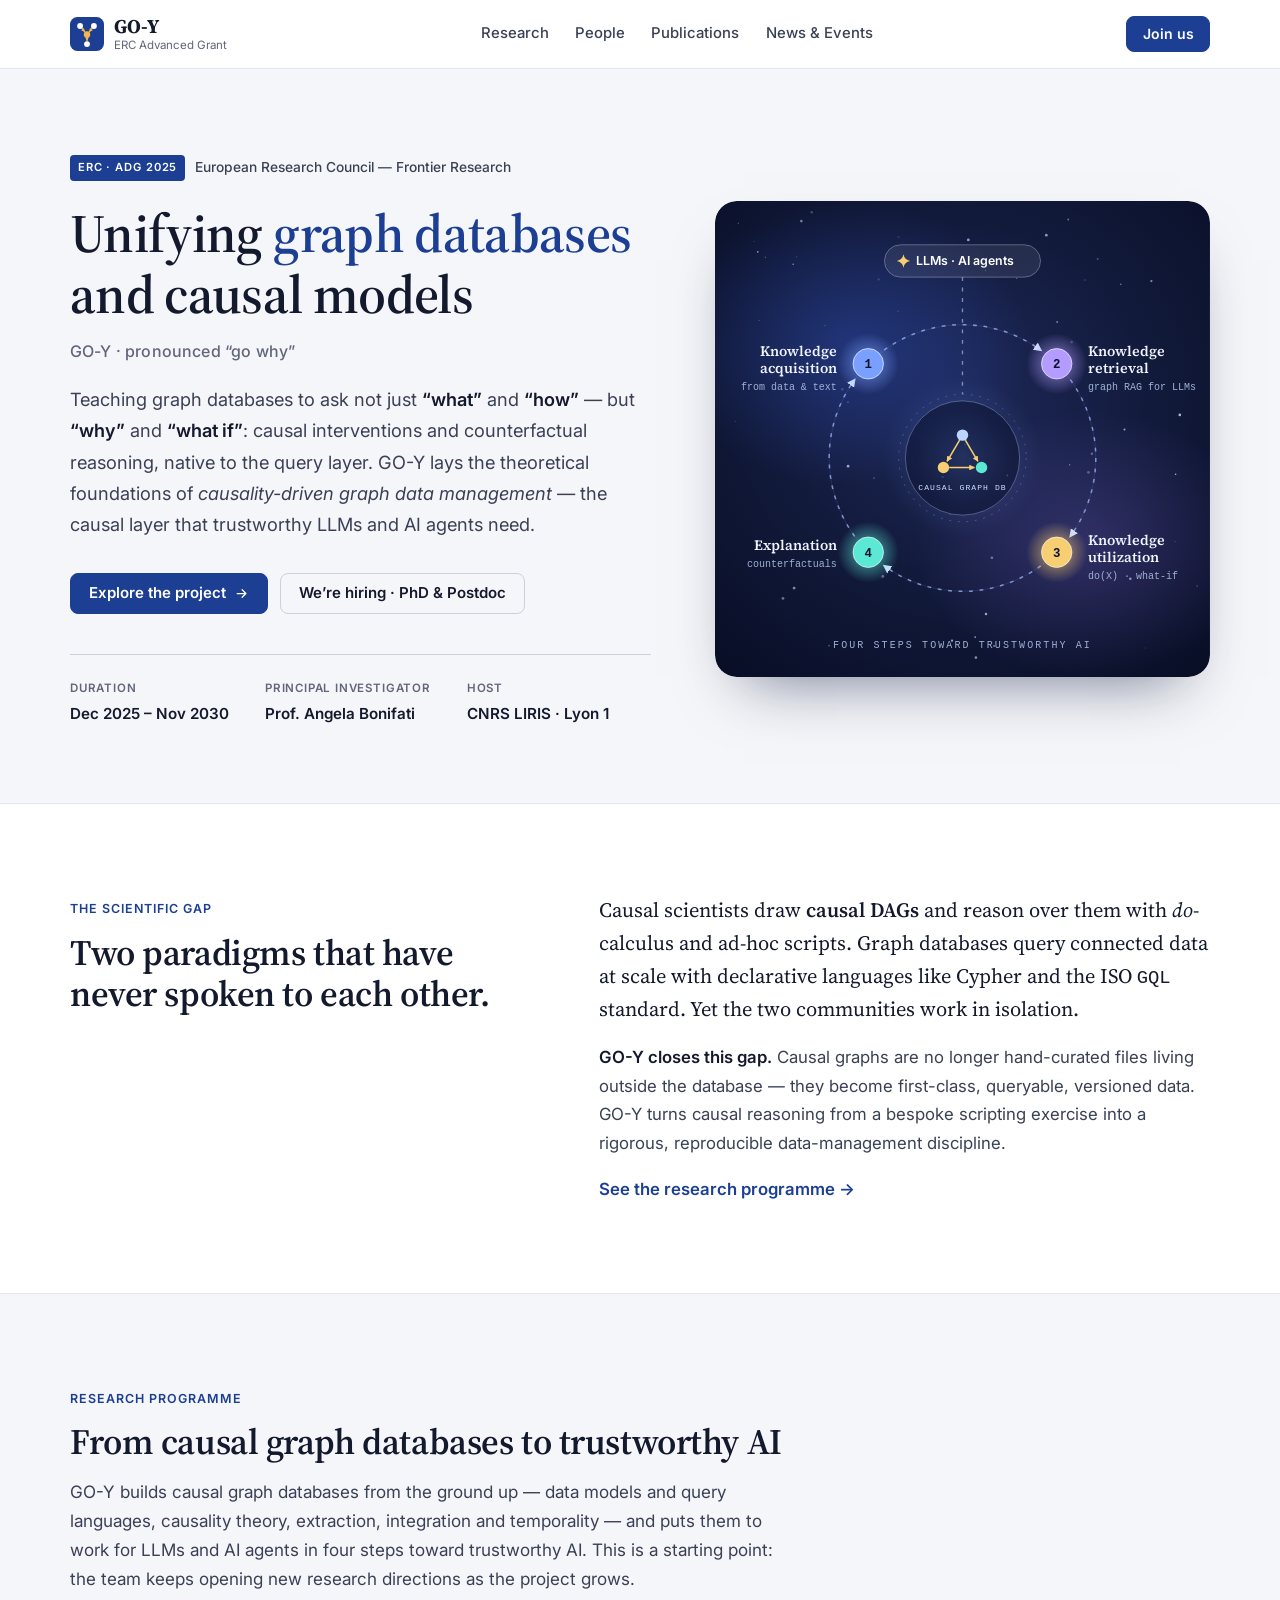
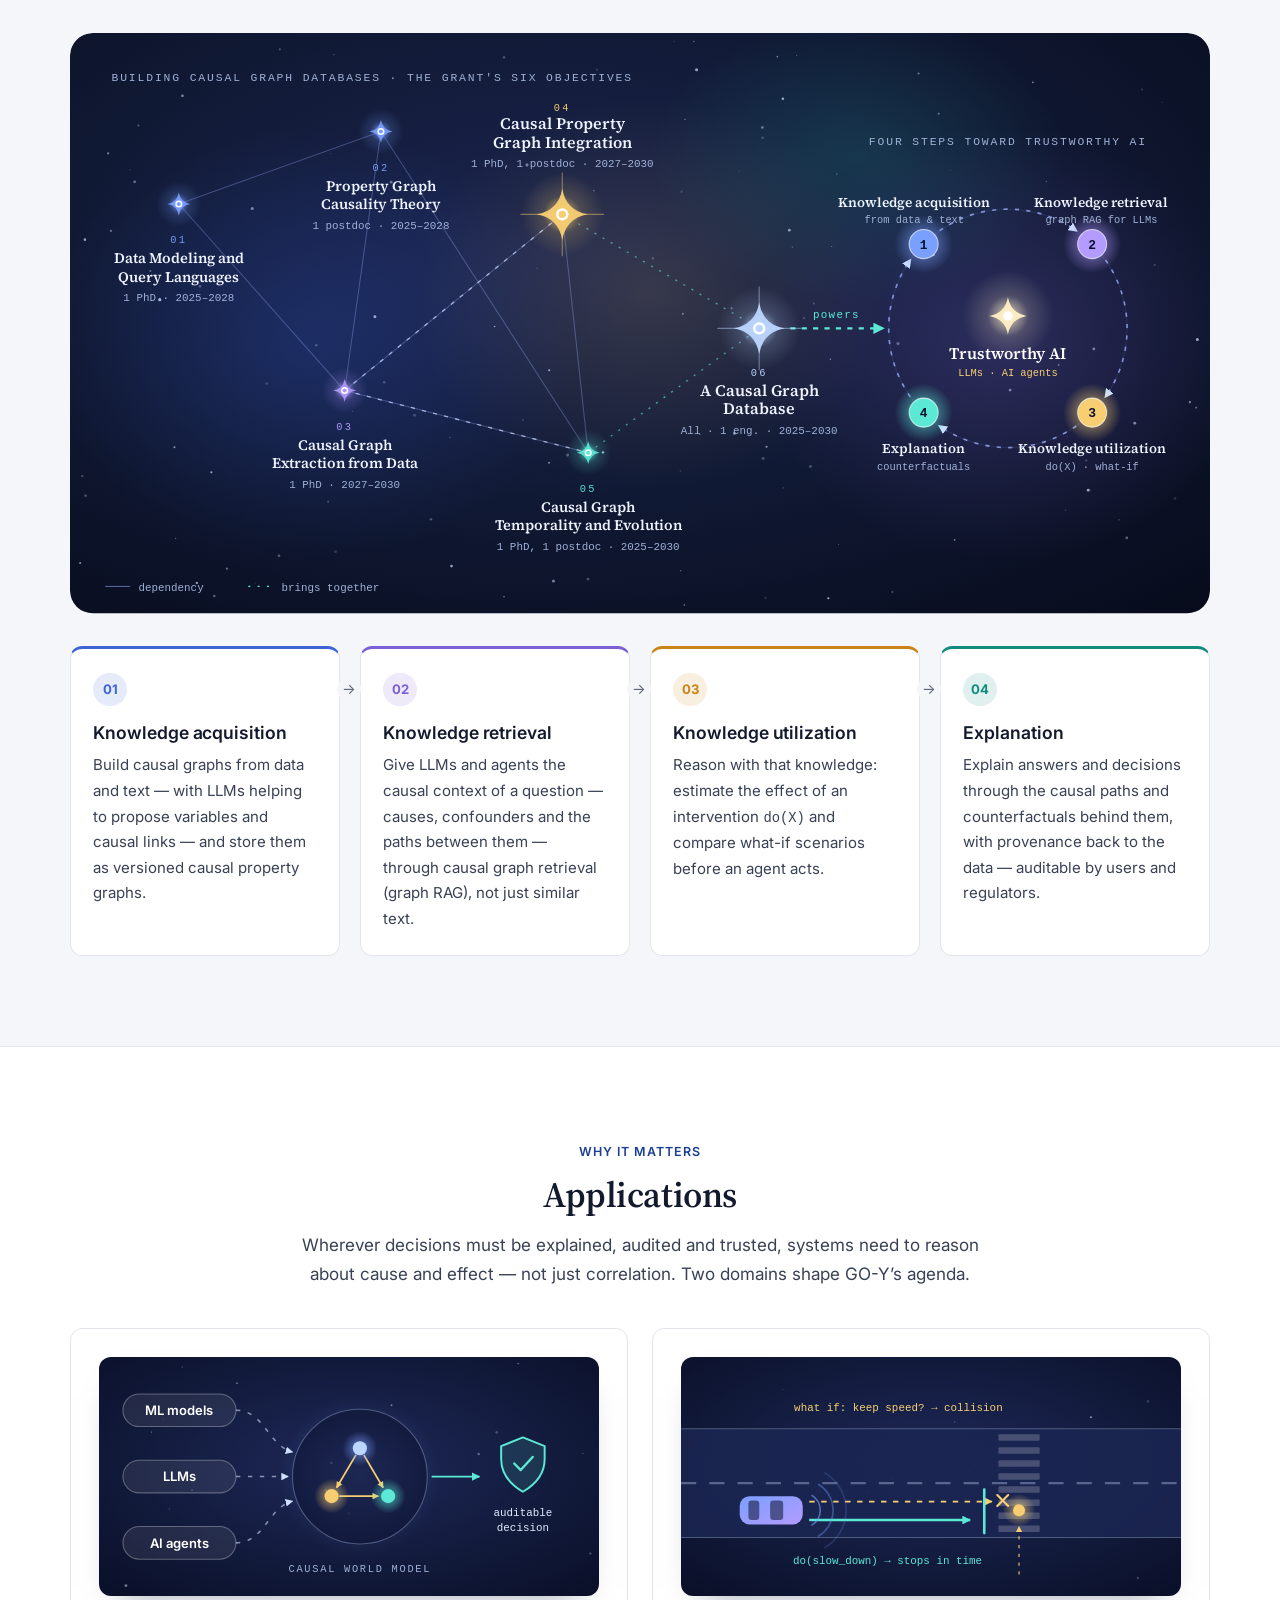
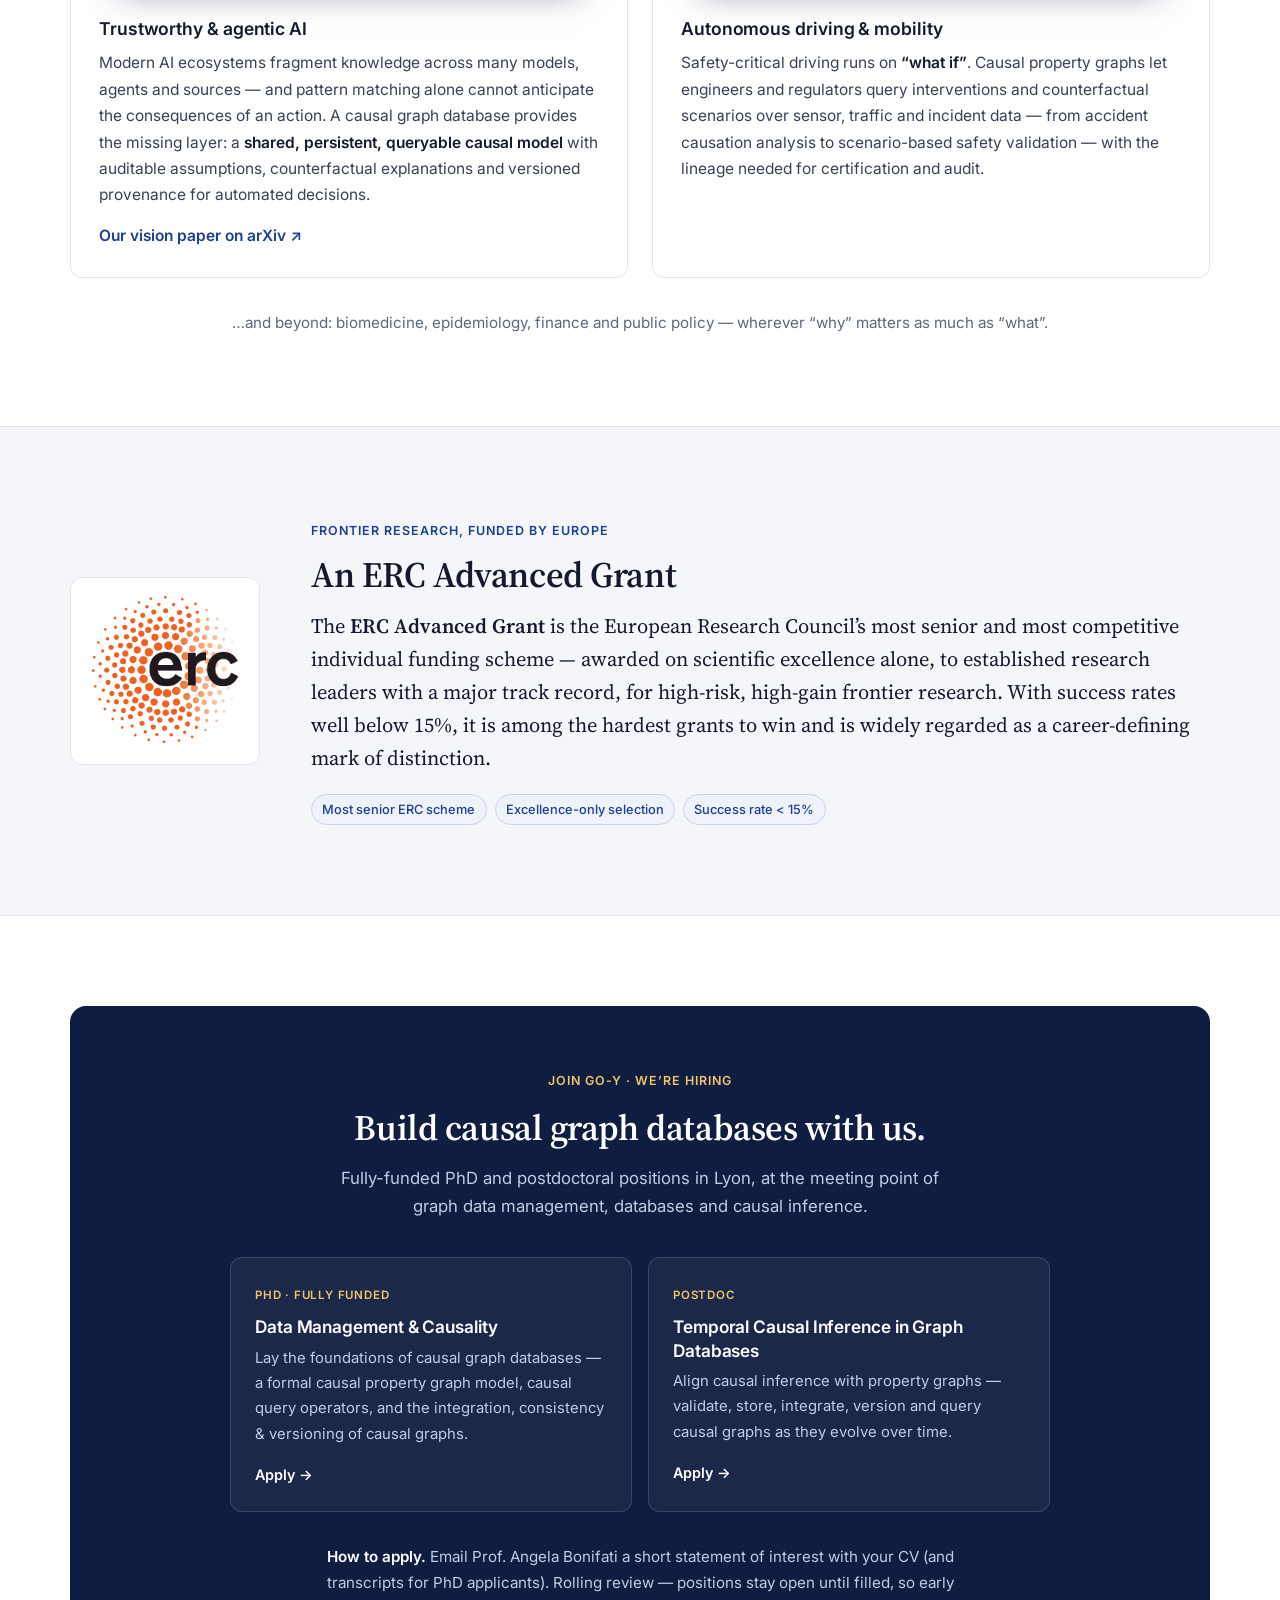
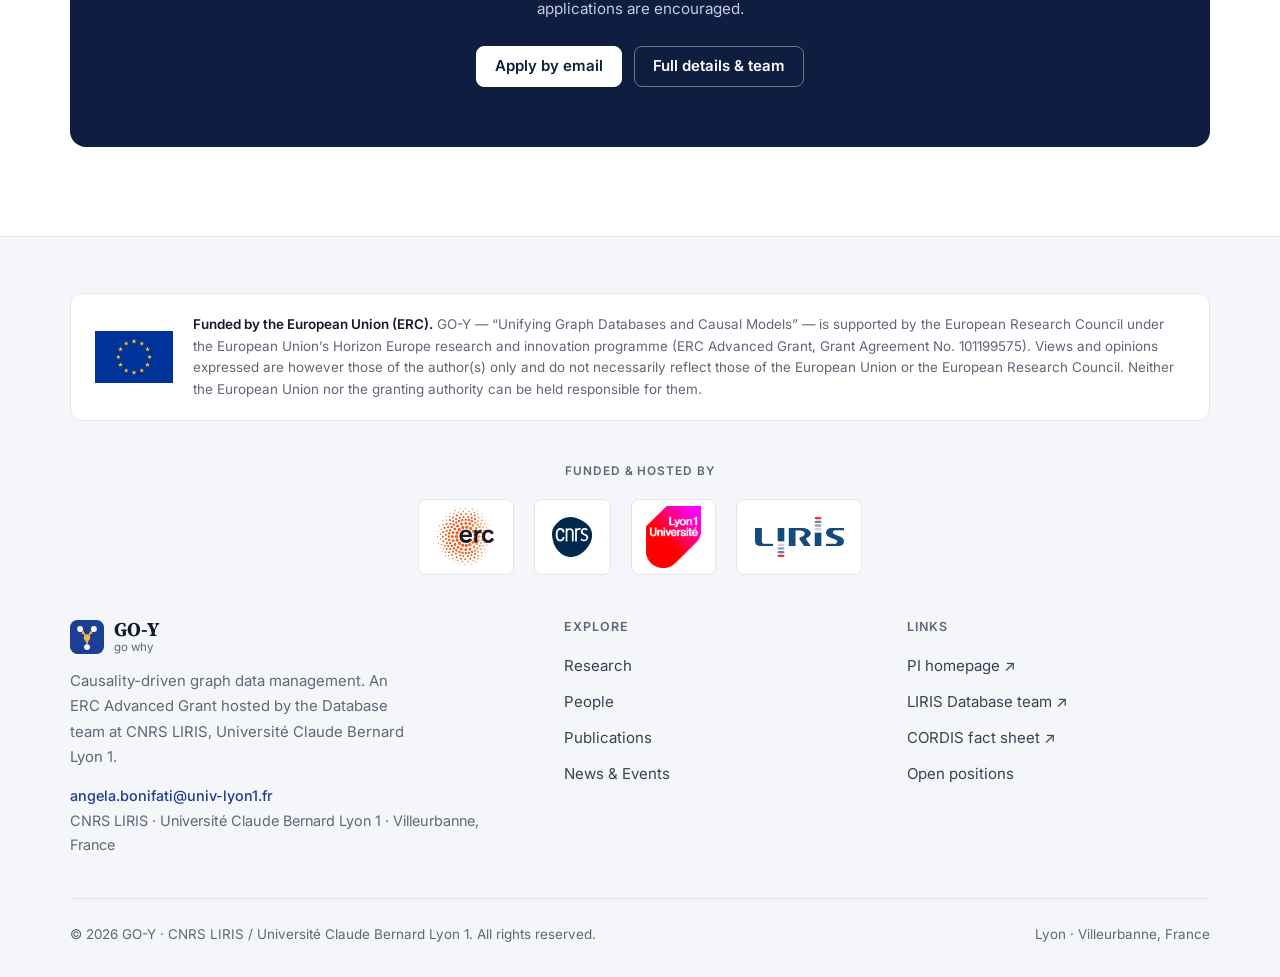
==== commit b72047ff: "Home: merge the grant objectives and the four AI steps into one section "From causal graph databases" ====
--- a/index.html
+++ b/index.html
@@ -13,7 +13,7 @@
   <link rel="preconnect" href="https://fonts.googleapis.com" />
   <link rel="preconnect" href="https://fonts.gstatic.com" crossorigin />
   <link href="https://fonts.googleapis.com/css2?family=Inter:wght@400;500;600;700&family=Source+Serif+4:ital,opsz,wght@0,8..60,400..700;1,8..60,400..700&display=swap" rel="stylesheet" />
-  <link rel="stylesheet" href="assets/css/style.css?v=2026-11-21i" />
+  <link rel="stylesheet" href="assets/css/style.css?v=2026-11-22" />
 </head>
 <body>
 
@@ -160,14 +160,58 @@
     </div>
   </section>
 
-  <!-- ============ TRUSTWORTHY AI: FOUR STEPS ============ -->
-  <section id="trustworthy-ai" class="alt">
+  <!-- ============ RESEARCH: FROM CAUSAL GRAPH DATABASES TO TRUSTWORTHY AI ============ -->
+  <section id="research" class="alt">
     <div class="container">
       <div class="section-head">
-        <span class="eyebrow">Causal knowledge for LLMs &amp; agents</span>
-        <h2>Four steps toward trustworthy AI</h2>
-        <p>Large language models and AI agents mostly learn what co-occurs, not what causes what. GO-Y gives them a
-          shared, queryable layer of causal knowledge — built and used in four steps.</p>
+        <span class="eyebrow">Research programme</span>
+        <h2>From causal graph databases to trustworthy AI</h2>
+        <p>GO-Y builds causal graph databases from the ground up — data models and query languages, causality
+          theory, extraction, integration and temporality — and puts them to work for LLMs and AI agents in four
+          steps toward trustworthy AI. This is a starting point: the team keeps opening new research directions as
+          the project grows.</p>
+      </div>
+      <div class="wp-figure">
+        <svg viewBox="0 0 1100 560" width="100%" role="img" aria-labelledby="rcTitle rcDesc" xmlns="http://www.w3.org/2000/svg">
+          <title id="rcTitle">From causal graph databases to trustworthy AI</title>
+          <desc id="rcDesc">Left: the grant's six objectives — data modeling and query languages, property graph causality theory, causal graph extraction, causal property graph integration, and temporality — come together in objective 06, a causal graph database. Right: that database powers four steps toward trustworthy AI for LLMs and AI agents: knowledge acquisition, knowledge retrieval, knowledge utilization and explanation.</desc>
+          <defs>
+            <radialGradient id="rcSky" cx="42%" cy="38%" r="85%"><stop offset="0" stop-color="#1b2550"/><stop offset=".46" stop-color="#111a36"/><stop offset="1" stop-color="#070b1b"/></radialGradient>
+            <radialGradient id="rcNebB"><stop offset="0" stop-color="#3f6dff" stop-opacity=".2"/><stop offset="1" stop-color="#3f6dff" stop-opacity="0"/></radialGradient>
+            <radialGradient id="rcNebV"><stop offset="0" stop-color="#9d7bff" stop-opacity=".2"/><stop offset="1" stop-color="#9d7bff" stop-opacity="0"/></radialGradient>
+            <radialGradient id="rcNebG"><stop offset="0" stop-color="#f4c25a" stop-opacity=".14"/><stop offset="1" stop-color="#f4c25a" stop-opacity="0"/></radialGradient>
+            <radialGradient id="rcNebT"><stop offset="0" stop-color="#2fe0c8" stop-opacity=".14"/><stop offset="1" stop-color="#2fe0c8" stop-opacity="0"/></radialGradient>
+            <radialGradient id="rcg1"><stop offset="0" stop-color="#7aa0ff" stop-opacity=".85"/><stop offset=".45" stop-color="#7aa0ff" stop-opacity=".18"/><stop offset="1" stop-color="#7aa0ff" stop-opacity="0"/></radialGradient><radialGradient id="rcg3"><stop offset="0" stop-color="#b39bff" stop-opacity=".85"/><stop offset=".45" stop-color="#b39bff" stop-opacity=".18"/><stop offset="1" stop-color="#b39bff" stop-opacity="0"/></radialGradient><radialGradient id="rcg4"><stop offset="0" stop-color="#f7cf72" stop-opacity=".85"/><stop offset=".45" stop-color="#f7cf72" stop-opacity=".18"/><stop offset="1" stop-color="#f7cf72" stop-opacity="0"/></radialGradient><radialGradient id="rcg5"><stop offset="0" stop-color="#5be9d6" stop-opacity=".85"/><stop offset=".45" stop-color="#5be9d6" stop-opacity=".18"/><stop offset="1" stop-color="#5be9d6" stop-opacity="0"/></radialGradient><radialGradient id="rcg6"><stop offset="0" stop-color="#bcd6ff" stop-opacity=".85"/><stop offset=".45" stop-color="#bcd6ff" stop-opacity=".18"/><stop offset="1" stop-color="#bcd6ff" stop-opacity="0"/></radialGradient><radialGradient id="rcgT"><stop offset="0" stop-color="#fff1c7" stop-opacity=".85"/><stop offset=".45" stop-color="#fff1c7" stop-opacity=".18"/><stop offset="1" stop-color="#fff1c7" stop-opacity="0"/></radialGradient><radialGradient id="rcS0"><stop offset="0" stop-color="#7aa0ff" stop-opacity=".75"/><stop offset="1" stop-color="#7aa0ff" stop-opacity="0"/></radialGradient><radialGradient id="rcS1"><stop offset="0" stop-color="#b39bff" stop-opacity=".75"/><stop offset="1" stop-color="#b39bff" stop-opacity="0"/></radialGradient><radialGradient id="rcS2"><stop offset="0" stop-color="#f7cf72" stop-opacity=".75"/><stop offset="1" stop-color="#f7cf72" stop-opacity="0"/></radialGradient><radialGradient id="rcS3"><stop offset="0" stop-color="#5be9d6" stop-opacity=".75"/><stop offset="1" stop-color="#5be9d6" stop-opacity="0"/></radialGradient>
+            <marker id="rcArc" viewBox="0 0 10 10" refX="8" refY="5" markerWidth="9" markerHeight="9" markerUnits="userSpaceOnUse" orient="auto"><path d="M0 0L10 5L0 10z" fill="#cfe0ff"/></marker>
+            <marker id="rcPow" viewBox="0 0 10 10" refX="8" refY="5" markerWidth="11" markerHeight="11" markerUnits="userSpaceOnUse" orient="auto"><path d="M0 0L10 5L0 10z" fill="#5be9d6"/></marker>
+          </defs>
+          <rect width="1100" height="560" rx="22" fill="url(#rcSky)"/>
+          <ellipse cx="230" cy="300" rx="260" ry="210" fill="url(#rcNebB)"/>
+          <ellipse cx="560" cy="250" rx="230" ry="190" fill="url(#rcNebG)"/>
+          <ellipse cx="900" cy="300" rx="240" ry="210" fill="url(#rcNebV)"/>
+          <ellipse cx="760" cy="120" rx="200" ry="140" fill="url(#rcNebT)"/>
+          <g><circle cx="701.1" cy="21.6" r="0.70" fill="#cfe0ff" opacity="0.29"/><circle cx="741.5" cy="493.3" r="0.50" fill="#cfe0ff" opacity="0.42" class="hf-tw" style="animation-duration:2.7s;animation-delay:-2.0s"/><circle cx="36.8" cy="116.2" r="1.11" fill="#cfe0ff" opacity="0.50" class="hf-tw" style="animation-duration:3.8s;animation-delay:-3.2s"/><circle cx="15.0" cy="446.4" r="1.17" fill="#cfe0ff" opacity="0.36" class="hf-tw" style="animation-duration:4.9s;animation-delay:-1.3s"/><circle cx="108.5" cy="60.6" r="1.33" fill="#cfe0ff" opacity="0.54"/><circle cx="799.0" cy="299.7" r="1.47" fill="#cfe0ff" opacity="0.39"/><circle cx="907.1" cy="344.5" r="1.35" fill="#cfe0ff" opacity="0.52"/><circle cx="57.7" cy="132.0" r="0.72" fill="#cfe0ff" opacity="0.19" class="hf-tw" style="animation-duration:2.3s;animation-delay:-1.1s"/><circle cx="697.1" cy="206.5" r="0.81" fill="#cfe0ff" opacity="0.28" class="hf-tw" style="animation-duration:4.8s;animation-delay:-2.6s"/><circle cx="668.3" cy="101.1" r="1.20" fill="#cfe0ff" opacity="0.25"/><circle cx="1080.6" cy="356.2" r="1.01" fill="#cfe0ff" opacity="0.59"/><circle cx="849.2" cy="132.6" r="0.44" fill="#cfe0ff" opacity="0.35" class="hf-tw" style="animation-duration:2.6s;animation-delay:-3.8s"/><circle cx="958.0" cy="179.2" r="1.12" fill="#cfe0ff" opacity="0.40"/><circle cx="505.4" cy="152.1" r="0.67" fill="#cfe0ff" opacity="0.51" class="hf-tw" style="animation-duration:3.8s;animation-delay:-3.6s"/><circle cx="441.0" cy="127.3" r="1.50" fill="#cfe0ff" opacity="0.48" class="hf-tw" style="animation-duration:2.1s;animation-delay:-0.4s"/><circle cx="688.2" cy="438.9" r="0.86" fill="#cfe0ff" opacity="0.18"/><circle cx="1087.8" cy="295.8" r="1.47" fill="#cfe0ff" opacity="0.71" class="hf-tw" style="animation-duration:4.2s;animation-delay:-2.7s"/><circle cx="590.1" cy="153.2" r="1.11" fill="#cfe0ff" opacity="0.21"/><circle cx="499.8" cy="526.9" r="1.36" fill="#cfe0ff" opacity="0.31"/><circle cx="201.7" cy="504.5" r="1.36" fill="#cfe0ff" opacity="0.34"/><circle cx="668.1" cy="91.1" r="1.24" fill="#cfe0ff" opacity="0.50"/><circle cx="582.9" cy="8.3" r="0.76" fill="#cfe0ff" opacity="0.15"/><circle cx="960.5" cy="460.4" r="0.74" fill="#cfe0ff" opacity="0.18"/><circle cx="1034.5" cy="54.6" r="0.93" fill="#cfe0ff" opacity="0.19"/><circle cx="838.2" cy="77.8" r="0.92" fill="#cfe0ff" opacity="0.50" class="hf-tw" style="animation-duration:4.6s;animation-delay:-1.7s"/><circle cx="237.6" cy="301.4" r="1.20" fill="#cfe0ff" opacity="0.27"/><circle cx="1086.7" cy="361.5" r="0.88" fill="#cfe0ff" opacity="0.48" class="hf-tw" style="animation-duration:2.7s;animation-delay:-1.4s"/><circle cx="645.7" cy="133.2" r="0.64" fill="#cfe0ff" opacity="0.19"/><circle cx="256.2" cy="500.5" r="1.35" fill="#cfe0ff" opacity="0.19" class="hf-tw" style="animation-duration:4.0s;animation-delay:-0.9s"/><circle cx="151.4" cy="516.9" r="1.03" fill="#cfe0ff" opacity="0.45"/><circle cx="883.3" cy="111.6" r="0.51" fill="#cfe0ff" opacity="0.42"/><circle cx="514.3" cy="404.6" r="1.14" fill="#cfe0ff" opacity="0.79" class="hf-tw" style="animation-duration:3.2s;animation-delay:-1.4s"/><circle cx="942.1" cy="143.3" r="0.61" fill="#cfe0ff" opacity="0.44"/><circle cx="309.9" cy="143.9" r="1.42" fill="#cfe0ff" opacity="0.43"/><circle cx="604.6" cy="35.5" r="1.50" fill="#cfe0ff" opacity="0.69"/><circle cx="1012.2" cy="469.7" r="0.58" fill="#cfe0ff" opacity="0.46" class="hf-tw" style="animation-duration:3.2s;animation-delay:-0.2s"/><circle cx="418.8" cy="544.0" r="0.69" fill="#cfe0ff" opacity="0.66"/><circle cx="466.5" cy="528.8" r="1.49" fill="#cfe0ff" opacity="0.51"/><circle cx="175.8" cy="169.4" r="1.47" fill="#cfe0ff" opacity="0.52"/><circle cx="818.8" cy="39.1" r="1.04" fill="#cfe0ff" opacity="0.47"/><circle cx="178.7" cy="530.7" r="0.49" fill="#cfe0ff" opacity="0.26"/><circle cx="739.9" cy="136.0" r="0.53" fill="#cfe0ff" opacity="0.73" class="hf-tw" style="animation-duration:3.8s;animation-delay:-2.5s"/><circle cx="462.4" cy="325.5" r="0.98" fill="#cfe0ff" opacity="0.76" class="hf-tw" style="animation-duration:4.1s;animation-delay:-1.0s"/><circle cx="437.0" cy="373.4" r="0.73" fill="#cfe0ff" opacity="0.35"/><circle cx="86.6" cy="257.3" r="1.50" fill="#cfe0ff" opacity="0.80" class="hf-tw" style="animation-duration:2.6s;animation-delay:-1.1s"/><circle cx="1019.7" cy="487.2" r="1.37" fill="#cfe0ff" opacity="0.38" class="hf-tw" style="animation-duration:4.5s;animation-delay:-2.8s"/><circle cx="671.1" cy="545.1" r="1.12" fill="#cfe0ff" opacity="0.15"/><circle cx="332.5" cy="368.9" r="1.43" fill="#cfe0ff" opacity="0.23" class="hf-tw" style="animation-duration:2.3s;animation-delay:-2.2s"/><circle cx="303.2" cy="337.0" r="1.19" fill="#cfe0ff" opacity="0.27"/><circle cx="294.2" cy="273.8" r="1.40" fill="#cfe0ff" opacity="0.70" class="hf-tw" style="animation-duration:3.3s;animation-delay:-1.1s"/><circle cx="11.8" cy="427.5" r="1.10" fill="#cfe0ff" opacity="0.31"/><circle cx="606.0" cy="240.7" r="0.41" fill="#cfe0ff" opacity="0.19"/><circle cx="987.9" cy="304.8" r="1.32" fill="#cfe0ff" opacity="0.52" class="hf-tw" style="animation-duration:2.4s;animation-delay:-1.2s"/><circle cx="982.5" cy="441.1" r="1.35" fill="#cfe0ff" opacity="0.73" class="hf-tw" style="animation-duration:2.7s;animation-delay:-0.4s"/><circle cx="853.6" cy="489.0" r="0.85" fill="#cfe0ff" opacity="0.55" class="hf-tw" style="animation-duration:4.8s;animation-delay:-3.5s"/><circle cx="1066.2" cy="449.1" r="1.37" fill="#cfe0ff" opacity="0.16"/><circle cx="368.1" cy="514.4" r="1.28" fill="#cfe0ff" opacity="0.71"/><circle cx="297.2" cy="436.3" r="0.52" fill="#cfe0ff" opacity="0.72"/><circle cx="249.1" cy="452.2" r="0.91" fill="#cfe0ff" opacity="0.34"/><circle cx="254.7" cy="20.9" r="0.61" fill="#cfe0ff" opacity="0.36"/><circle cx="1056.1" cy="159.8" r="1.11" fill="#cfe0ff" opacity="0.40"/><circle cx="589.3" cy="518.9" r="0.53" fill="#cfe0ff" opacity="0.78" class="hf-tw" style="animation-duration:4.9s;animation-delay:-1.1s"/><circle cx="125.5" cy="244.4" r="1.20" fill="#cfe0ff" opacity="0.35"/><circle cx="562.4" cy="217.5" r="1.03" fill="#cfe0ff" opacity="0.31"/><circle cx="9.8" cy="511.5" r="0.99" fill="#cfe0ff" opacity="0.61"/><circle cx="735.0" cy="206.1" r="0.48" fill="#cfe0ff" opacity="0.58"/><circle cx="348.3" cy="469.3" r="1.19" fill="#cfe0ff" opacity="0.34"/><circle cx="450.7" cy="226.9" r="0.73" fill="#cfe0ff" opacity="0.22"/><circle cx="1027.4" cy="376.5" r="1.39" fill="#cfe0ff" opacity="0.55"/><circle cx="602.0" cy="8.2" r="0.72" fill="#cfe0ff" opacity="0.42"/><circle cx="717.7" cy="261.0" r="0.89" fill="#cfe0ff" opacity="0.28"/><circle cx="984.9" cy="441.0" r="0.59" fill="#cfe0ff" opacity="0.20"/><circle cx="694.1" cy="190.3" r="1.30" fill="#cfe0ff" opacity="0.64"/><circle cx="251.5" cy="116.3" r="0.43" fill="#cfe0ff" opacity="0.30"/><circle cx="929.1" cy="47.6" r="0.86" fill="#cfe0ff" opacity="0.56" class="hf-tw" style="animation-duration:4.1s;animation-delay:-2.0s"/><circle cx="272.5" cy="364.9" r="0.41" fill="#cfe0ff" opacity="0.64"/><circle cx="123.5" cy="239.3" r="0.59" fill="#cfe0ff" opacity="0.77"/><circle cx="62.4" cy="143.6" r="1.33" fill="#cfe0ff" opacity="0.44"/><circle cx="731.7" cy="545.4" r="1.05" fill="#cfe0ff" opacity="0.77"/><circle cx="672.1" cy="399.3" r="0.96" fill="#cfe0ff" opacity="0.69"/><circle cx="980.6" cy="412.5" r="0.92" fill="#cfe0ff" opacity="0.31" class="hf-tw" style="animation-duration:3.9s;animation-delay:-3.1s"/><circle cx="573.1" cy="349.0" r="0.70" fill="#cfe0ff" opacity="0.19" class="hf-tw" style="animation-duration:2.8s;animation-delay:-1.3s"/><circle cx="593.5" cy="83.3" r="0.65" fill="#cfe0ff" opacity="0.60"/><circle cx="77.6" cy="229.7" r="1.00" fill="#cfe0ff" opacity="0.41" class="hf-tw" style="animation-duration:3.3s;animation-delay:-3.6s"/><circle cx="641.1" cy="386.4" r="1.34" fill="#cfe0ff" opacity="0.65"/><circle cx="14.4" cy="199.4" r="1.23" fill="#cfe0ff" opacity="0.70"/><circle cx="462.2" cy="414.6" r="1.00" fill="#cfe0ff" opacity="0.54" class="hf-tw" style="animation-duration:2.7s;animation-delay:-1.7s"/><circle cx="39.5" cy="190.9" r="1.15" fill="#cfe0ff" opacity="0.41" class="hf-tw" style="animation-duration:3.4s;animation-delay:-0.5s"/><circle cx="682.5" cy="22.7" r="0.83" fill="#cfe0ff" opacity="0.51" class="hf-tw" style="animation-duration:3.9s;animation-delay:-0.5s"/><circle cx="508.5" cy="35.4" r="0.82" fill="#cfe0ff" opacity="0.28"/><circle cx="833.2" cy="214.2" r="1.23" fill="#cfe0ff" opacity="0.69" class="hf-tw" style="animation-duration:2.2s;animation-delay:-0.1s"/><circle cx="592.7" cy="551.9" r="0.78" fill="#cfe0ff" opacity="0.57"/><circle cx="714.5" cy="418.3" r="1.44" fill="#cfe0ff" opacity="0.27" class="hf-tw" style="animation-duration:2.5s;animation-delay:-0.5s"/><circle cx="733.7" cy="314.8" r="0.64" fill="#cfe0ff" opacity="0.60"/><circle cx="189.9" cy="338.3" r="1.22" fill="#cfe0ff" opacity="0.22"/><circle cx="1053.8" cy="66.8" r="0.43" fill="#cfe0ff" opacity="0.35"/><circle cx="1046.7" cy="223.8" r="1.19" fill="#cfe0ff" opacity="0.19"/><circle cx="687.9" cy="63.4" r="1.25" fill="#cfe0ff" opacity="0.70"/><circle cx="139.2" cy="543.2" r="1.26" fill="#cfe0ff" opacity="0.37"/><circle cx="409.7" cy="283.2" r="0.78" fill="#cfe0ff" opacity="0.70"/><circle cx="122.4" cy="530.7" r="1.10" fill="#cfe0ff" opacity="0.69"/><circle cx="480.1" cy="407.2" r="1.46" fill="#cfe0ff" opacity="0.32"/><circle cx="591.4" cy="271.0" r="0.88" fill="#cfe0ff" opacity="0.62" class="hf-tw" style="animation-duration:4.6s;animation-delay:-3.3s"/><circle cx="101.9" cy="487.6" r="0.67" fill="#cfe0ff" opacity="0.45"/><circle cx="418.8" cy="23.6" r="1.34" fill="#cfe0ff" opacity="0.26" class="hf-tw" style="animation-duration:4.4s;animation-delay:-1.4s"/><circle cx="962.3" cy="389.4" r="0.70" fill="#cfe0ff" opacity="0.15"/><circle cx="100.8" cy="399.7" r="0.94" fill="#cfe0ff" opacity="0.64"/><circle cx="708.2" cy="275.0" r="1.27" fill="#cfe0ff" opacity="0.20" class="hf-tw" style="animation-duration:4.1s;animation-delay:-1.2s"/><circle cx="638.4" cy="265.5" r="0.98" fill="#cfe0ff" opacity="0.42"/><circle cx="366.6" cy="390.4" r="0.70" fill="#cfe0ff" opacity="0.31" class="hf-tw" style="animation-duration:2.6s;animation-delay:-0.5s"/><circle cx="588.9" cy="422.6" r="0.60" fill="#cfe0ff" opacity="0.28"/><circle cx="793.5" cy="539.3" r="0.98" fill="#cfe0ff" opacity="0.33" class="hf-tw" style="animation-duration:2.6s;animation-delay:-0.9s"/><circle cx="202.5" cy="15.7" r="0.99" fill="#cfe0ff" opacity="0.32"/><circle cx="607.8" cy="387.4" r="0.54" fill="#cfe0ff" opacity="0.71"/><circle cx="954.0" cy="320.3" r="0.92" fill="#cfe0ff" opacity="0.43" class="hf-tw" style="animation-duration:2.2s;animation-delay:-3.8s"/><circle cx="525.9" cy="455.2" r="0.84" fill="#cfe0ff" opacity="0.19"/><circle cx="66.1" cy="89.2" r="1.02" fill="#cfe0ff" opacity="0.34"/><circle cx="136.4" cy="423.9" r="1.07" fill="#cfe0ff" opacity="0.66" class="hf-tw" style="animation-duration:3.6s;animation-delay:-1.8s"/><circle cx="487.9" cy="475.9" r="1.49" fill="#cfe0ff" opacity="0.34"/><circle cx="668.8" cy="410.6" r="1.44" fill="#cfe0ff" opacity="0.28" class="hf-tw" style="animation-duration:4.0s;animation-delay:-0.6s"/></g>
+
+          <text x="40" y="46" text-anchor="start" font-family="ui-monospace, Menlo, Consolas, monospace" font-size="11" fill="#9fb0d6" letter-spacing="1.8">BUILDING CAUSAL GRAPH DATABASES · THE GRANT'S SIX OBJECTIVES</text>
+          <text x="905" y="108" text-anchor="middle" font-family="ui-monospace, Menlo, Consolas, monospace" font-size="11" fill="#9fb0d6" letter-spacing="1.8">FOUR STEPS TOWARD TRUSTWORTHY AI</text>
+
+          <g><line x1="105" y1="165" x2="300" y2="95" stroke="#9fb4ff" stroke-width="1" opacity=".32"/><line x1="105" y1="165" x2="265" y2="345" stroke="#9fb4ff" stroke-width="1" opacity=".32"/><line x1="300" y1="95" x2="265" y2="345" stroke="#9fb4ff" stroke-width="1" opacity=".32"/><line x1="265" y1="345" x2="475" y2="175" stroke="#9fb4ff" stroke-width="1" opacity=".32"/><line x1="265" y1="345" x2="500" y2="405" stroke="#9fb4ff" stroke-width="1" opacity=".32"/><line x1="475" y1="175" x2="500" y2="405" stroke="#9fb4ff" stroke-width="1" opacity=".32"/><line x1="300" y1="95" x2="500" y2="405" stroke="#9fb4ff" stroke-width="1" opacity=".32"/><line x1="265" y1="345" x2="475" y2="175" stroke="#cfe0ff" stroke-width="1.3" opacity=".7" stroke-dasharray="4 7" class="hf-flow"/><line x1="265" y1="345" x2="500" y2="405" stroke="#cfe0ff" stroke-width="1.3" opacity=".7" stroke-dasharray="4 7" class="hf-flow"/><line x1="475" y1="175" x2="665" y2="285" stroke="#5be9d6" stroke-width="1.3" opacity=".6" stroke-dasharray="2 7" class="hf-flow"/><line x1="500" y1="405" x2="665" y2="285" stroke="#5be9d6" stroke-width="1.3" opacity=".6" stroke-dasharray="2 7" class="hf-flow"/></g>
+          <line x1="695" y1="285" x2="784" y2="285" stroke="#5be9d6" stroke-width="2" stroke-dasharray="5 6" class="hf-flow" marker-end="url(#rcPow)"/><text x="739.5" y="275" text-anchor="middle" font-family="ui-monospace, Menlo, Consolas, monospace" font-size="10.5" fill="#5be9d6" letter-spacing="1.2">powers</text>
+          <g fill="none" stroke="#9fb4ff" stroke-opacity=".75" stroke-width="1.6" stroke-dasharray="4 7" marker-end="url(#rcArc)"><path class="hf-flow" d="M839.0 190.8 A115 115 0 0 1 971.0 190.8"/><path class="hf-flow" d="M999.2 219.0 A115 115 0 0 1 999.2 351.0"/><path class="hf-flow" d="M971.0 379.2 A115 115 0 0 1 839.0 379.2"/><path class="hf-flow" d="M810.8 351.0 A115 115 0 0 1 810.8 219.0"/></g>
+          <circle cx="905" cy="285" r="115" fill="none" stroke="#9fb4ff" stroke-opacity=".1"/>
+          <circle cx="105" cy="165" r="22" fill="url(#rcg1)" class="hf-pulse" style="animation-delay:-0.0s"/><path transform="translate(105,165)" d="M0,-11 Q 1.65,-1.65 11,0 Q 1.65,1.65 0,11 Q -1.65,1.65 -11,0 Q -1.65,-1.65 0,-11 Z" fill="#7aa0ff" opacity="0.9"/><circle cx="105" cy="165" r="3.4" fill="#fff"/><circle cx="105" cy="165" r="2" fill="#7aa0ff"/><circle cx="300" cy="95" r="22" fill="url(#rcg1)" class="hf-pulse" style="animation-delay:-0.6s"/><path transform="translate(300,95)" d="M0,-11 Q 1.65,-1.65 11,0 Q 1.65,1.65 0,11 Q -1.65,1.65 -11,0 Q -1.65,-1.65 0,-11 Z" fill="#7aa0ff" opacity="0.9"/><circle cx="300" cy="95" r="3.4" fill="#fff"/><circle cx="300" cy="95" r="2" fill="#7aa0ff"/><circle cx="265" cy="345" r="22" fill="url(#rcg3)" class="hf-pulse" style="animation-delay:-1.2s"/><path transform="translate(265,345)" d="M0,-11 Q 1.65,-1.65 11,0 Q 1.65,1.65 0,11 Q -1.65,1.65 -11,0 Q -1.65,-1.65 0,-11 Z" fill="#b39bff" opacity="0.9"/><circle cx="265" cy="345" r="3.4" fill="#fff"/><circle cx="265" cy="345" r="2" fill="#b39bff"/><circle cx="475" cy="175" r="40" fill="url(#rcg4)" class="hf-pulse" style="animation-delay:-1.8s"/><g stroke="#f7cf72" stroke-linecap="round" opacity=".45"><line x1="435" y1="175" x2="515" y2="175" stroke-width="1.1"/><line x1="475" y1="135" x2="475" y2="215" stroke-width="1.1"/></g><path transform="translate(475,175)" d="M0,-24.8 Q 3.72,-3.72 24.8,0 Q 3.72,3.72 0,24.8 Q -3.72,3.72 -24.8,0 Q -3.72,-3.72 0,-24.8 Z" fill="#f7cf72" opacity="0.95"/><circle cx="475" cy="175" r="6" fill="#fff"/><circle cx="475" cy="175" r="3.6" fill="#f7cf72"/><circle cx="500" cy="405" r="22" fill="url(#rcg5)" class="hf-pulse" style="animation-delay:-2.4s"/><path transform="translate(500,405)" d="M0,-11 Q 1.65,-1.65 11,0 Q 1.65,1.65 0,11 Q -1.65,1.65 -11,0 Q -1.65,-1.65 0,-11 Z" fill="#5be9d6" opacity="0.9"/><circle cx="500" cy="405" r="3.4" fill="#fff"/><circle cx="500" cy="405" r="2" fill="#5be9d6"/><circle cx="665" cy="285" r="40" fill="url(#rcg6)" class="hf-pulse" style="animation-delay:-3.0s"/><g stroke="#bcd6ff" stroke-linecap="round" opacity=".45"><line x1="625" y1="285" x2="705" y2="285" stroke-width="1.1"/><line x1="665" y1="245" x2="665" y2="325" stroke-width="1.1"/></g><path transform="translate(665,285)" d="M0,-24.8 Q 3.72,-3.72 24.8,0 Q 3.72,3.72 0,24.8 Q -3.72,3.72 -24.8,0 Q -3.72,-3.72 0,-24.8 Z" fill="#bcd6ff" opacity="0.95"/><circle cx="665" cy="285" r="6" fill="#fff"/><circle cx="665" cy="285" r="3.6" fill="#bcd6ff"/>
+          <text x="105" y="203" text-anchor="middle" font-family="ui-monospace, Menlo, Consolas, monospace" font-size="10" fill="#7aa0ff" letter-spacing="2.2" opacity=".95">01</text><text x="105" y="222" text-anchor="middle" font-family="'Source Serif 4', Georgia, serif" font-size="14" fill="#eef3ff" font-weight="600">Data Modeling and</text><text x="105" y="240" text-anchor="middle" font-family="'Source Serif 4', Georgia, serif" font-size="14" fill="#eef3ff" font-weight="600">Query Languages</text><text x="105" y="259" text-anchor="middle" font-family="ui-monospace, Menlo, Consolas, monospace" font-size="10.5" fill="#9fb0d6">1 PhD · 2025–2028</text><text x="300" y="133" text-anchor="middle" font-family="ui-monospace, Menlo, Consolas, monospace" font-size="10" fill="#7aa0ff" letter-spacing="2.2" opacity=".95">02</text><text x="300" y="152" text-anchor="middle" font-family="'Source Serif 4', Georgia, serif" font-size="14" fill="#eef3ff" font-weight="600">Property Graph</text><text x="300" y="170" text-anchor="middle" font-family="'Source Serif 4', Georgia, serif" font-size="14" fill="#eef3ff" font-weight="600">Causality Theory</text><text x="300" y="189" text-anchor="middle" font-family="ui-monospace, Menlo, Consolas, monospace" font-size="10.5" fill="#9fb0d6">1 postdoc · 2025–2028</text><text x="265" y="383" text-anchor="middle" font-family="ui-monospace, Menlo, Consolas, monospace" font-size="10" fill="#b39bff" letter-spacing="2.2" opacity=".95">03</text><text x="265" y="402" text-anchor="middle" font-family="'Source Serif 4', Georgia, serif" font-size="14" fill="#eef3ff" font-weight="600">Causal Graph</text><text x="265" y="420" text-anchor="middle" font-family="'Source Serif 4', Georgia, serif" font-size="14" fill="#eef3ff" font-weight="600">Extraction from Data</text><text x="265" y="439" text-anchor="middle" font-family="ui-monospace, Menlo, Consolas, monospace" font-size="10.5" fill="#9fb0d6">1 PhD · 2027–2030</text><text x="475" y="75" text-anchor="middle" font-family="ui-monospace, Menlo, Consolas, monospace" font-size="10" fill="#f7cf72" letter-spacing="2.2" opacity=".95">04</text><text x="475" y="93" text-anchor="middle" font-family="'Source Serif 4', Georgia, serif" font-size="15.5" fill="#eef3ff" font-weight="600">Causal Property</text><text x="475" y="111" text-anchor="middle" font-family="'Source Serif 4', Georgia, serif" font-size="15.5" fill="#eef3ff" font-weight="600">Graph Integration</text><text x="475" y="129" text-anchor="middle" font-family="ui-monospace, Menlo, Consolas, monospace" font-size="10.5" fill="#9fb0d6">1 PhD, 1 postdoc · 2027–2030</text><text x="500" y="443" text-anchor="middle" font-family="ui-monospace, Menlo, Consolas, monospace" font-size="10" fill="#5be9d6" letter-spacing="2.2" opacity=".95">05</text><text x="500" y="462" text-anchor="middle" font-family="'Source Serif 4', Georgia, serif" font-size="14" fill="#eef3ff" font-weight="600">Causal Graph</text><text x="500" y="480" text-anchor="middle" font-family="'Source Serif 4', Georgia, serif" font-size="14" fill="#eef3ff" font-weight="600">Temporality and Evolution</text><text x="500" y="499" text-anchor="middle" font-family="ui-monospace, Menlo, Consolas, monospace" font-size="10.5" fill="#9fb0d6">1 PhD, 1 postdoc · 2025–2030</text><text x="665" y="331" text-anchor="middle" font-family="ui-monospace, Menlo, Consolas, monospace" font-size="10" fill="#bcd6ff" letter-spacing="2.2" opacity=".95">06</text><text x="665" y="350" text-anchor="middle" font-family="'Source Serif 4', Georgia, serif" font-size="15.5" fill="#eef3ff" font-weight="600">A Causal Graph</text><text x="665" y="368" text-anchor="middle" font-family="'Source Serif 4', Georgia, serif" font-size="15.5" fill="#eef3ff" font-weight="600">Database</text><text x="665" y="387" text-anchor="middle" font-family="ui-monospace, Menlo, Consolas, monospace" font-size="10.5" fill="#9fb0d6">All · 1 eng. · 2025–2030</text>
+          <circle cx="905" cy="273" r="44" fill="url(#rcgT)" class="hf-pulse"/><path transform="translate(905,273)" d="M0,-18 Q 2.70,-2.70 18,0 Q 2.70,2.70 0,18 Q -2.70,2.70 -18,0 Q -2.70,-2.70 0,-18 Z" fill="#fff1c7" opacity="0.95"/><circle cx="905" cy="273" r="4.5" fill="#fff"/><text x="905" y="315" text-anchor="middle" font-family="'Source Serif 4', Georgia, serif" font-size="15.5" fill="#ffffff" font-weight="600">Trustworthy AI</text><text x="905" y="331" text-anchor="middle" font-family="ui-monospace, Menlo, Consolas, monospace" font-size="10" fill="#f7cf72">LLMs · AI agents</text>
+          <circle cx="823.7" cy="203.7" r="28" fill="url(#rcS0)" class="hf-pulse" style="animation-delay:-0.0s"/><circle cx="823.7" cy="203.7" r="14" fill="#7aa0ff"/><circle cx="823.7" cy="203.7" r="14" fill="none" stroke="#ffffff" stroke-opacity=".65"/><text x="823.7" y="208.2" text-anchor="middle" font-family="ui-monospace, Menlo, Consolas, monospace" font-size="12.5" fill="#0b1230" font-weight="700">1</text><circle cx="986.3" cy="203.7" r="28" fill="url(#rcS1)" class="hf-pulse" style="animation-delay:-0.8s"/><circle cx="986.3" cy="203.7" r="14" fill="#b39bff"/><circle cx="986.3" cy="203.7" r="14" fill="none" stroke="#ffffff" stroke-opacity=".65"/><text x="986.3" y="208.2" text-anchor="middle" font-family="ui-monospace, Menlo, Consolas, monospace" font-size="12.5" fill="#0b1230" font-weight="700">2</text><circle cx="986.3" cy="366.3" r="28" fill="url(#rcS2)" class="hf-pulse" style="animation-delay:-1.6s"/><circle cx="986.3" cy="366.3" r="14" fill="#f7cf72"/><circle cx="986.3" cy="366.3" r="14" fill="none" stroke="#ffffff" stroke-opacity=".65"/><text x="986.3" y="370.8" text-anchor="middle" font-family="ui-monospace, Menlo, Consolas, monospace" font-size="12.5" fill="#0b1230" font-weight="700">3</text><circle cx="823.7" cy="366.3" r="28" fill="url(#rcS3)" class="hf-pulse" style="animation-delay:-2.4s"/><circle cx="823.7" cy="366.3" r="14" fill="#5be9d6"/><circle cx="823.7" cy="366.3" r="14" fill="none" stroke="#ffffff" stroke-opacity=".65"/><text x="823.7" y="370.8" text-anchor="middle" font-family="ui-monospace, Menlo, Consolas, monospace" font-size="12.5" fill="#0b1230" font-weight="700">4</text>
+          <text x="814.7" y="167.7" text-anchor="middle" font-family="'Source Serif 4', Georgia, serif" font-size="13" fill="#eef3ff" font-weight="600">Knowledge acquisition</text><text x="814.7" y="183.7" text-anchor="middle" font-family="ui-monospace, Menlo, Consolas, monospace" font-size="10" fill="#9fb0d6">from data &amp; text</text><text x="995.3" y="167.7" text-anchor="middle" font-family="'Source Serif 4', Georgia, serif" font-size="13" fill="#eef3ff" font-weight="600">Knowledge retrieval</text><text x="995.3" y="183.7" text-anchor="middle" font-family="ui-monospace, Menlo, Consolas, monospace" font-size="10" fill="#9fb0d6">graph RAG for LLMs</text><text x="986.3" y="405.3" text-anchor="middle" font-family="'Source Serif 4', Georgia, serif" font-size="13" fill="#eef3ff" font-weight="600">Knowledge utilization</text><text x="986.3" y="421.3" text-anchor="middle" font-family="ui-monospace, Menlo, Consolas, monospace" font-size="10" fill="#9fb0d6">do(X) · what-if</text><text x="823.7" y="405.3" text-anchor="middle" font-family="'Source Serif 4', Georgia, serif" font-size="13" fill="#eef3ff" font-weight="600">Explanation</text><text x="823.7" y="421.3" text-anchor="middle" font-family="ui-monospace, Menlo, Consolas, monospace" font-size="10" fill="#9fb0d6">counterfactuals</text>
+
+          <g transform="translate(34,538)" font-family="ui-monospace, Menlo, Consolas, monospace" font-size="10.5" fill="#9fb0d6">
+            <line x1="0" y1="-4" x2="24" y2="-4" stroke="#9fb4ff" stroke-width="1" opacity=".55"/>
+            <text x="32" y="0">dependency</text>
+            <line x1="138" y1="-4" x2="162" y2="-4" stroke="#5be9d6" stroke-width="1.2" stroke-dasharray="2 7"/>
+            <text x="170" y="0">brings together</text>
+          </g>
+        </svg>
       </div>
       <div class="steps">
         <article class="step step-1">
@@ -198,62 +242,8 @@
     </div>
   </section>
 
-  <!-- ============ RESEARCH ============ -->
-  <section id="research">
-    <div class="container">
-      <div class="section-head">
-        <span class="eyebrow">Research programme</span>
-        <h2>Six scientific objectives</h2>
-        <p>GO-Y set out with six objectives — from foundations in data modeling, query languages and causality
-          theory, through extraction, integration and temporality, to a working causal graph database. They are a
-          starting point: the team keeps opening new research directions as the project grows.</p>
-      </div>
-      <div class="wp-figure">
-        <svg viewBox="0 0 1100 440" width="100%" role="img" aria-label="The six scientific objectives of GO-Y drawn as a constellation, joined by their dependencies, culminating in a causal graph database.">
-  <defs>
-    <radialGradient id="sky" cx="42%" cy="34%" r="85%"><stop offset="0" stop-color="#1b2550"/><stop offset="46%" stop-color="#111a36"/><stop offset="100%" stop-color="#070b1b"/></radialGradient>
-    <radialGradient id="nebV" cx="50%" cy="50%" r="50%"><stop offset="0" stop-color="#9d7bff" stop-opacity="0.22"/><stop offset="100%" stop-color="#9d7bff" stop-opacity="0"/></radialGradient>
-    <radialGradient id="nebB" cx="50%" cy="50%" r="50%"><stop offset="0" stop-color="#3f6dff" stop-opacity="0.20"/><stop offset="100%" stop-color="#3f6dff" stop-opacity="0"/></radialGradient>
-    <radialGradient id="nebG" cx="50%" cy="50%" r="50%"><stop offset="0" stop-color="#f4c25a" stop-opacity="0.18"/><stop offset="100%" stop-color="#f4c25a" stop-opacity="0"/></radialGradient>
-    <radialGradient id="nebT" cx="50%" cy="50%" r="50%"><stop offset="0" stop-color="#2fe0c8" stop-opacity="0.18"/><stop offset="100%" stop-color="#2fe0c8" stop-opacity="0"/></radialGradient>
-    <radialGradient id="glow1"><stop offset="0" stop-color="#7aa0ff" stop-opacity="0.85"/><stop offset="45%" stop-color="#7aa0ff" stop-opacity="0.18"/><stop offset="100%" stop-color="#7aa0ff" stop-opacity="0"/></radialGradient><radialGradient id="glow2"><stop offset="0" stop-color="#7aa0ff" stop-opacity="0.85"/><stop offset="45%" stop-color="#7aa0ff" stop-opacity="0.18"/><stop offset="100%" stop-color="#7aa0ff" stop-opacity="0"/></radialGradient><radialGradient id="glow3"><stop offset="0" stop-color="#b39bff" stop-opacity="0.85"/><stop offset="45%" stop-color="#b39bff" stop-opacity="0.18"/><stop offset="100%" stop-color="#b39bff" stop-opacity="0"/></radialGradient><radialGradient id="glow4"><stop offset="0" stop-color="#f7cf72" stop-opacity="0.85"/><stop offset="45%" stop-color="#f7cf72" stop-opacity="0.18"/><stop offset="100%" stop-color="#f7cf72" stop-opacity="0"/></radialGradient><radialGradient id="glow5"><stop offset="0" stop-color="#5be9d6" stop-opacity="0.85"/><stop offset="45%" stop-color="#5be9d6" stop-opacity="0.18"/><stop offset="100%" stop-color="#5be9d6" stop-opacity="0"/></radialGradient><radialGradient id="glow6"><stop offset="0" stop-color="#bcd6ff" stop-opacity="0.85"/><stop offset="45%" stop-color="#bcd6ff" stop-opacity="0.18"/><stop offset="100%" stop-color="#bcd6ff" stop-opacity="0"/></radialGradient>
-    <style>
-      .twinkle{ animation: goyTw 3s ease-in-out infinite; }
-      @keyframes goyTw{ 0%,100%{ opacity:.18 } 50%{ opacity:.95 } }
-      .pulse{ animation: goyPl 4.5s ease-in-out infinite; transform-box: fill-box; transform-origin: center; }
-      @keyframes goyPl{ 0%,100%{ opacity:.55 } 50%{ opacity:1 } }
-      .flow{ stroke-dasharray: 3 11; animation: goyFl 2.6s linear infinite; }
-      @keyframes goyFl{ to{ stroke-dashoffset:-28 } }
-      @media (prefers-reduced-motion: reduce){ .twinkle,.pulse,.flow{ animation:none } }
-    </style>
-  </defs>
-
-  <rect x="0" y="0" width="1100" height="440" rx="22" fill="url(#sky)"/>
-  <g>
-    <rect x="540" y="40" width="480" height="360" fill="url(#nebV)"/>
-    <rect x="40" y="160" width="460" height="320" fill="url(#nebB)"/>
-    <rect x="360" y="60" width="460" height="340" fill="url(#nebG)"/>
-    <rect x="720" y="20" width="460" height="320" fill="url(#nebT)"/>
-  </g>
-
-  <g><circle cx="1022" cy="325.5" r="1.48" fill="#cfe0ff" opacity="0.24"/><circle cx="718.3" cy="87.2" r="1.42" fill="#bcd0ff" opacity="0.8" class="twinkle" style="animation-duration:5.0s;animation-delay:-1.0s"/><circle cx="861" cy="269.5" r="0.8" fill="#ffffff" opacity="0.81"/><circle cx="382.9" cy="186.7" r="1.06" fill="#cfe0ff" opacity="0.38"/><circle cx="772.6" cy="140" r="0.56" fill="#cfe0ff" opacity="0.43"/><circle cx="1054.8" cy="358.7" r="0.68" fill="#cfe0ff" opacity="0.65" class="twinkle" style="animation-duration:4.3s;animation-delay:-2.8s"/><circle cx="631.9" cy="41.3" r="1.28" fill="#ffffff" opacity="0.57"/><circle cx="450.9" cy="205.2" r="0.61" fill="#cfe0ff" opacity="0.68" class="twinkle" style="animation-duration:5.0s;animation-delay:-1.2s"/><circle cx="980.7" cy="183.6" r="0.64" fill="#cfe0ff" opacity="0.42"/><circle cx="334.3" cy="252.2" r="0.59" fill="#cfe0ff" opacity="0.26"/><circle cx="513.8" cy="402.1" r="0.44" fill="#cfe0ff" opacity="0.59" class="twinkle" style="animation-duration:4.7s;animation-delay:-1.4s"/><circle cx="964.6" cy="279.6" r="0.7" fill="#bcd0ff" opacity="0.69" class="twinkle" style="animation-duration:4.4s;animation-delay:-1.8s"/><circle cx="27.2" cy="163" r="1.36" fill="#ffffff" opacity="0.24"/><circle cx="723.8" cy="96.5" r="0.43" fill="#cfe0ff" opacity="0.36" class="twinkle" style="animation-duration:4.3s;animation-delay:-2.1s"/><circle cx="1047.6" cy="101.1" r="1.57" fill="#cfe0ff" opacity="0.49"/><circle cx="426.8" cy="332.6" r="1.09" fill="#cfe0ff" opacity="0.35" class="twinkle" style="animation-duration:2.5s;animation-delay:-3.7s"/><circle cx="579.9" cy="309.4" r="1.01" fill="#cfe0ff" opacity="0.19"/><circle cx="1071.8" cy="81" r="0.45" fill="#cfe0ff" opacity="0.22"/><circle cx="731.1" cy="146" r="0.61" fill="#cfe0ff" opacity="0.8"/><circle cx="1069.8" cy="116.7" r="1.26" fill="#cfe0ff" opacity="0.44"/><circle cx="413.1" cy="244" r="1.49" fill="#cfe0ff" opacity="0.65" class="twinkle" style="animation-duration:2.3s;animation-delay:-3.9s"/><circle cx="958.4" cy="196.5" r="1.26" fill="#cfe0ff" opacity="0.81"/><circle cx="692.9" cy="419.3" r="1.07" fill="#cfe0ff" opacity="0.63" class="twinkle" style="animation-duration:3.0s;animation-delay:-0.9s"/><circle cx="391.9" cy="340.6" r="0.82" fill="#cfe0ff" opacity="0.39"/><circle cx="637.5" cy="285" r="0.8" fill="#cfe0ff" opacity="0.49" class="twinkle" style="animation-duration:3.8s;animation-delay:-3.2s"/><circle cx="403.1" cy="138" r="1.29" fill="#cfe0ff" opacity="0.73"/><circle cx="357.4" cy="90.1" r="1.13" fill="#cfe0ff" opacity="0.22"/><circle cx="121" cy="283.3" r="0.94" fill="#cfe0ff" opacity="0.33" class="twinkle" style="animation-duration:5.0s;animation-delay:-2.9s"/><circle cx="178" cy="125.8" r="1.47" fill="#bcd0ff" opacity="0.73" class="twinkle" style="animation-duration:2.1s;animation-delay:-1.7s"/><circle cx="769" cy="53.5" r="0.99" fill="#bcd0ff" opacity="0.69"/><circle cx="1008.7" cy="315.1" r="1.02" fill="#cfe0ff" opacity="0.5"/><circle cx="1000.2" cy="379.9" r="1.33" fill="#cfe0ff" opacity="0.7"/><circle cx="425.7" cy="357.9" r="0.68" fill="#cfe0ff" opacity="0.8"/><circle cx="911.6" cy="116.1" r="1.27" fill="#cfe0ff" opacity="0.29" class="twinkle" style="animation-duration:2.3s;animation-delay:-3.7s"/><circle cx="376.7" cy="119.7" r="0.68" fill="#cfe0ff" opacity="0.49"/><circle cx="844.2" cy="256" r="0.78" fill="#cfe0ff" opacity="0.45" class="twinkle" style="animation-duration:3.9s;animation-delay:-1.7s"/><circle cx="575.6" cy="122.7" r="1.15" fill="#cfe0ff" opacity="0.16" class="twinkle" style="animation-duration:3.2s;animation-delay:-1.4s"/><circle cx="135.4" cy="308.8" r="1.34" fill="#cfe0ff" opacity="0.38" class="twinkle" style="animation-duration:3.4s;animation-delay:-2.9s"/><circle cx="144.7" cy="207.6" r="1.22" fill="#cfe0ff" opacity="0.5"/><circle cx="275.7" cy="246.2" r="1.13" fill="#cfe0ff" opacity="0.79"/><circle cx="799.4" cy="234.3" r="0.67" fill="#cfe0ff" opacity="0.3"/><circle cx="719.4" cy="388.5" r="1.02" fill="#bcd0ff" opacity="0.82"/><circle cx="215.9" cy="418.9" r="1.26" fill="#ffffff" opacity="0.39"/><circle cx="322.8" cy="273" r="1.45" fill="#cfe0ff" opacity="0.27"/><circle cx="380.7" cy="143.2" r="1.56" fill="#cfe0ff" opacity="0.6"/><circle cx="490.6" cy="93.4" r="0.81" fill="#cfe0ff" opacity="0.48"/><circle cx="795.6" cy="341.1" r="0.79" fill="#cfe0ff" opacity="0.73"/><circle cx="280.1" cy="59.9" r="0.91" fill="#bcd0ff" opacity="0.36"/><circle cx="614.7" cy="355.6" r="0.76" fill="#cfe0ff" opacity="0.17"/><circle cx="708.2" cy="356.7" r="1.24" fill="#cfe0ff" opacity="0.19"/><circle cx="432.8" cy="422.6" r="1.24" fill="#bcd0ff" opacity="0.74"/><circle cx="806.5" cy="362.5" r="1.42" fill="#cfe0ff" opacity="0.24"/><circle cx="941.4" cy="219.5" r="0.43" fill="#bcd0ff" opacity="0.41"/><circle cx="718.2" cy="257.6" r="0.49" fill="#ffffff" opacity="0.47"/><circle cx="554.2" cy="106.4" r="1.18" fill="#cfe0ff" opacity="0.23"/><circle cx="759.6" cy="71.8" r="1.36" fill="#cfe0ff" opacity="0.35"/><circle cx="538.6" cy="45.7" r="1.08" fill="#cfe0ff" opacity="0.81" class="twinkle" style="animation-duration:2.8s;animation-delay:-2.8s"/><circle cx="328.4" cy="339.6" r="0.57" fill="#cfe0ff" opacity="0.41"/><circle cx="302.2" cy="234.5" r="1.26" fill="#cfe0ff" opacity="0.67"/><circle cx="556.2" cy="126.2" r="1.15" fill="#bcd0ff" opacity="0.36"/><circle cx="1046.6" cy="248.2" r="1.03" fill="#cfe0ff" opacity="0.81"/><circle cx="336.1" cy="187.7" r="0.64" fill="#cfe0ff" opacity="0.68"/><circle cx="354.5" cy="317.2" r="1.39" fill="#cfe0ff" opacity="0.23"/><circle cx="43.9" cy="375.5" r="0.86" fill="#bcd0ff" opacity="0.37"/><circle cx="748.9" cy="146.5" r="0.41" fill="#cfe0ff" opacity="0.8"/><circle cx="119.6" cy="347.3" r="0.95" fill="#cfe0ff" opacity="0.34"/><circle cx="76.2" cy="375.4" r="1.39" fill="#cfe0ff" opacity="0.5"/><circle cx="565.7" cy="152.3" r="1.11" fill="#cfe0ff" opacity="0.56"/><circle cx="300.2" cy="75" r="1.22" fill="#cfe0ff" opacity="0.49"/><circle cx="728.5" cy="407.9" r="0.51" fill="#cfe0ff" opacity="0.46"/><circle cx="724.3" cy="184.8" r="0.94" fill="#bcd0ff" opacity="0.65" class="twinkle" style="animation-duration:4.6s;animation-delay:-0.1s"/><circle cx="748.2" cy="157.2" r="0.73" fill="#cfe0ff" opacity="0.26"/><circle cx="981.8" cy="117.2" r="1.1" fill="#cfe0ff" opacity="0.74"/><circle cx="493.5" cy="195.2" r="0.77" fill="#ffffff" opacity="0.68"/><circle cx="542.7" cy="242" r="0.43" fill="#cfe0ff" opacity="0.34"/><circle cx="621.7" cy="344.8" r="1.4" fill="#ffffff" opacity="0.56"/><circle cx="860.3" cy="68.8" r="1.08" fill="#bcd0ff" opacity="0.41" class="twinkle" style="animation-duration:4.6s;animation-delay:-1.1s"/><circle cx="981.9" cy="288" r="1.42" fill="#cfe0ff" opacity="0.64"/><circle cx="331.1" cy="82.6" r="0.59" fill="#cfe0ff" opacity="0.26"/><circle cx="256.4" cy="129.1" r="1.16" fill="#cfe0ff" opacity="0.54"/><circle cx="289.6" cy="399.7" r="1.27" fill="#cfe0ff" opacity="0.35"/><circle cx="779.9" cy="17.9" r="0.77" fill="#bcd0ff" opacity="0.47"/><circle cx="514.7" cy="212.2" r="1.59" fill="#ffffff" opacity="0.8"/><circle cx="855.4" cy="377.9" r="1.19" fill="#cfe0ff" opacity="0.37"/><circle cx="791" cy="98.1" r="0.81" fill="#bcd0ff" opacity="0.61"/><circle cx="977.2" cy="316.7" r="1.03" fill="#bcd0ff" opacity="0.23"/><circle cx="737.2" cy="389.2" r="1.5" fill="#bcd0ff" opacity="0.3" class="twinkle" style="animation-duration:2.8s;animation-delay:-2.3s"/><circle cx="661.8" cy="187.8" r="0.51" fill="#cfe0ff" opacity="0.49"/><circle cx="1005.2" cy="36.6" r="1.23" fill="#cfe0ff" opacity="0.71"/><circle cx="851.2" cy="146.2" r="0.81" fill="#cfe0ff" opacity="0.39"/><circle cx="1003.7" cy="110.8" r="1.46" fill="#cfe0ff" opacity="0.64"/><circle cx="961.8" cy="167.2" r="0.69" fill="#cfe0ff" opacity="0.18" class="twinkle" style="animation-duration:4.4s;animation-delay:-1.2s"/><circle cx="787.2" cy="165.5" r="1.19" fill="#cfe0ff" opacity="0.31"/><circle cx="697.7" cy="212" r="0.67" fill="#bcd0ff" opacity="0.14"/><circle cx="915.8" cy="375.1" r="1.27" fill="#bcd0ff" opacity="0.49"/><circle cx="16.1" cy="209.4" r="0.99" fill="#cfe0ff" opacity="0.15" class="twinkle" style="animation-duration:2.3s;animation-delay:-3.2s"/><circle cx="309.6" cy="362.2" r="0.53" fill="#cfe0ff" opacity="0.49" class="twinkle" style="animation-duration:3.2s;animation-delay:-2.9s"/><circle cx="41.8" cy="106.1" r="0.98" fill="#cfe0ff" opacity="0.3"/><circle cx="286" cy="257.6" r="1.11" fill="#cfe0ff" opacity="0.46" class="twinkle" style="animation-duration:2.9s;animation-delay:-2.4s"/><circle cx="961.3" cy="82.2" r="1.12" fill="#cfe0ff" opacity="0.78"/><circle cx="50.7" cy="391.5" r="0.49" fill="#cfe0ff" opacity="0.31"/><circle cx="741.8" cy="38.8" r="1.1" fill="#cfe0ff" opacity="0.66"/><circle cx="514.8" cy="257.8" r="0.43" fill="#cfe0ff" opacity="0.53"/><circle cx="66.3" cy="155.4" r="1.41" fill="#cfe0ff" opacity="0.25"/><circle cx="812.1" cy="378.7" r="1.02" fill="#cfe0ff" opacity="0.14" class="twinkle" style="animation-duration:2.0s;animation-delay:-0.4s"/><circle cx="520.5" cy="100.7" r="1.28" fill="#cfe0ff" opacity="0.12" class="twinkle" style="animation-duration:2.3s;animation-delay:-2.3s"/><circle cx="475.7" cy="317.7" r="1.42" fill="#cfe0ff" opacity="0.47" class="twinkle" style="animation-duration:2.2s;animation-delay:-2.9s"/><circle cx="198.6" cy="138.2" r="0.53" fill="#ffffff" opacity="0.68" class="twinkle" style="animation-duration:2.1s;animation-delay:-1.2s"/><circle cx="973.1" cy="209.6" r="0.64" fill="#cfe0ff" opacity="0.42"/><circle cx="440.4" cy="239.9" r="0.73" fill="#cfe0ff" opacity="0.22"/><circle cx="976.8" cy="117.6" r="1.07" fill="#cfe0ff" opacity="0.8" class="twinkle" style="animation-duration:4.2s;animation-delay:-0.8s"/><circle cx="643.7" cy="170.1" r="1.18" fill="#cfe0ff" opacity="0.26"/><circle cx="59.9" cy="202.8" r="0.76" fill="#bcd0ff" opacity="0.77" class="twinkle" style="animation-duration:2.6s;animation-delay:-0.6s"/><circle cx="842.7" cy="408.3" r="1.41" fill="#cfe0ff" opacity="0.57"/><circle cx="749.6" cy="22.1" r="1.11" fill="#cfe0ff" opacity="0.68"/><circle cx="335.8" cy="81.7" r="0.45" fill="#cfe0ff" opacity="0.66"/><circle cx="670.4" cy="178.5" r="0.43" fill="#cfe0ff" opacity="0.2" class="twinkle" style="animation-duration:2.3s;animation-delay:-2.1s"/><circle cx="455.1" cy="154.1" r="1.3" fill="#cfe0ff" opacity="0.32"/><circle cx="308" cy="223.9" r="0.49" fill="#cfe0ff" opacity="0.74"/><circle cx="972.5" cy="282.1" r="0.9" fill="#bcd0ff" opacity="0.3"/><circle cx="986.2" cy="320" r="1.34" fill="#cfe0ff" opacity="0.67"/><circle cx="101.7" cy="249.1" r="0.74" fill="#cfe0ff" opacity="0.78"/><circle cx="1019.3" cy="381.9" r="0.79" fill="#cfe0ff" opacity="0.44"/><circle cx="874.7" cy="183.1" r="0.63" fill="#cfe0ff" opacity="0.4" class="twinkle" style="animation-duration:4.3s;animation-delay:-0.8s"/><circle cx="1052.3" cy="408.3" r="1.15" fill="#bcd0ff" opacity="0.17" class="twinkle" style="animation-duration:3.6s;animation-delay:-2.6s"/><circle cx="638.3" cy="167" r="0.95" fill="#cfe0ff" opacity="0.47" class="twinkle" style="animation-duration:2.6s;animation-delay:-3.9s"/><circle cx="218.6" cy="272.7" r="1.03" fill="#cfe0ff" opacity="0.59"/><circle cx="79.5" cy="280.1" r="1.21" fill="#cfe0ff" opacity="0.43"/><circle cx="727.7" cy="35.9" r="0.64" fill="#ffffff" opacity="0.38" class="twinkle" style="animation-duration:3.8s;animation-delay:-0.0s"/><circle cx="610.5" cy="390.4" r="1.41" fill="#cfe0ff" opacity="0.46" class="twinkle" style="animation-duration:4.6s;animation-delay:-2.7s"/><circle cx="585" cy="228.1" r="0.89" fill="#cfe0ff" opacity="0.57"/><circle cx="96.6" cy="394.6" r="0.82" fill="#bcd0ff" opacity="0.27" class="twinkle" style="animation-duration:3.1s;animation-delay:-3.1s"/><circle cx="609.9" cy="248" r="0.79" fill="#bcd0ff" opacity="0.48"/><circle cx="846" cy="120.5" r="0.75" fill="#cfe0ff" opacity="0.2"/><circle cx="16" cy="397.7" r="0.8" fill="#bcd0ff" opacity="0.14"/><circle cx="137.6" cy="238.5" r="1.48" fill="#cfe0ff" opacity="0.53"/><circle cx="500.7" cy="273.6" r="1.2" fill="#cfe0ff" opacity="0.29" class="twinkle" style="animation-duration:2.7s;animation-delay:-3.3s"/><circle cx="423.7" cy="369.1" r="0.44" fill="#cfe0ff" opacity="0.77"/><circle cx="103.9" cy="167.2" r="0.48" fill="#cfe0ff" opacity="0.22"/><circle cx="730.6" cy="48.2" r="1.05" fill="#cfe0ff" opacity="0.72"/><path transform="translate(524.9,111.4)" d="M0,-2.6 Q 0.42,-0.42 2.6,0 Q 0.42,0.42 0,2.6 Q -0.42,0.42 -2.6,0 Q -0.42,-0.42 0,-2.6 Z" fill="#dbe6ff" opacity="0.37" class="twinkle" style="animation-duration:3.2s;animation-delay:-1.9s"/><path transform="translate(998.4,134.9)" d="M0,-3.8 Q 0.61,-0.61 3.8,0 Q 0.61,0.61 0,3.8 Q -0.61,0.61 -3.8,0 Q -0.61,-0.61 0,-3.8 Z" fill="#dbe6ff" opacity="0.58" class="twinkle" style="animation-duration:4.3s;animation-delay:-1.3s"/><path transform="translate(335.5,305.2)" d="M0,-2.9 Q 0.46,-0.46 2.9,0 Q 0.46,0.46 0,2.9 Q -0.46,0.46 -2.9,0 Q -0.46,-0.46 0,-2.9 Z" fill="#dbe6ff" opacity="0.46" class="twinkle" style="animation-duration:4.3s;animation-delay:-1.5s"/><path transform="translate(837.9,164)" d="M0,-2.5 Q 0.40,-0.40 2.5,0 Q 0.40,0.40 0,2.5 Q -0.40,0.40 -2.5,0 Q -0.40,-0.40 0,-2.5 Z" fill="#dbe6ff" opacity="0.34" class="twinkle" style="animation-duration:3.4s;animation-delay:-2.2s"/><path transform="translate(339.5,297.1)" d="M0,-3.6 Q 0.58,-0.58 3.6,0 Q 0.58,0.58 0,3.6 Q -0.58,0.58 -3.6,0 Q -0.58,-0.58 0,-3.6 Z" fill="#dbe6ff" opacity="0.31" class="twinkle" style="animation-duration:3.7s;animation-delay:-1.4s"/><path transform="translate(865.3,350.8)" d="M0,-3.1 Q 0.50,-0.50 3.1,0 Q 0.50,0.50 0,3.1 Q -0.50,0.50 -3.1,0 Q -0.50,-0.50 0,-3.1 Z" fill="#dbe6ff" opacity="0.33" class="twinkle" style="animation-duration:3.3s;animation-delay:-0.6s"/><path transform="translate(492.9,269.8)" d="M0,-3.7 Q 0.59,-0.59 3.7,0 Q 0.59,0.59 0,3.7 Q -0.59,0.59 -3.7,0 Q -0.59,-0.59 0,-3.7 Z" fill="#dbe6ff" opacity="0.47" class="twinkle" style="animation-duration:3.2s;animation-delay:-0.9s"/><path transform="translate(531.1,176.4)" d="M0,-3.7 Q 0.59,-0.59 3.7,0 Q 0.59,0.59 0,3.7 Q -0.59,0.59 -3.7,0 Q -0.59,-0.59 0,-3.7 Z" fill="#dbe6ff" opacity="0.54" class="twinkle" style="animation-duration:3.3s;animation-delay:-1.3s"/></g>
-  <g><line x1="140" y1="150" x2="378" y2="92" stroke="#9fb4ff" stroke-width="1" opacity="0.32"/><line x1="140" y1="150" x2="288" y2="312" stroke="#9fb4ff" stroke-width="1" opacity="0.32"/><line x1="378" y1="92" x2="288" y2="312" stroke="#9fb4ff" stroke-width="1" opacity="0.32"/><line x1="288" y1="312" x2="600" y2="182" stroke="#9fb4ff" stroke-width="1" opacity="0.32"/><line x1="288" y1="312" x2="600" y2="182" stroke="#cfe0ff" stroke-width="1.3" opacity="0.7" class="flow"/><line x1="288" y1="312" x2="738" y2="330" stroke="#9fb4ff" stroke-width="1" opacity="0.32"/><line x1="288" y1="312" x2="738" y2="330" stroke="#cfe0ff" stroke-width="1.3" opacity="0.7" class="flow"/><line x1="600" y1="182" x2="738" y2="330" stroke="#9fb4ff" stroke-width="1" opacity="0.32"/><line x1="378" y1="92" x2="738" y2="330" stroke="#9fb4ff" stroke-width="1" opacity="0.32"/><line x1="600" y1="182" x2="965" y2="150" stroke="#5be9d6" stroke-width="1.2" opacity="0.6" stroke-dasharray="2 7" class="flow"/></g>
-  <g><circle cx="140" cy="150" r="22" fill="url(#glow1)" class="pulse" style="animation-delay:0.0s"/><path transform="translate(140,150)" d="M0,-11 Q 1.65,-1.65 11,0 Q 1.65,1.65 0,11 Q -1.65,1.65 -11,0 Q -1.65,-1.65 0,-11 Z" fill="#7aa0ff" opacity="0.9"/><circle cx="140" cy="150" r="3.4" fill="#fff"/><circle cx="140" cy="150" r="2" fill="#7aa0ff"/><circle cx="378" cy="92" r="22" fill="url(#glow2)" class="pulse" style="animation-delay:-0.6s"/><path transform="translate(378,92)" d="M0,-11 Q 1.65,-1.65 11,0 Q 1.65,1.65 0,11 Q -1.65,1.65 -11,0 Q -1.65,-1.65 0,-11 Z" fill="#7aa0ff" opacity="0.9"/><circle cx="378" cy="92" r="3.4" fill="#fff"/><circle cx="378" cy="92" r="2" fill="#7aa0ff"/><circle cx="288" cy="312" r="22" fill="url(#glow3)" class="pulse" style="animation-delay:-1.2s"/><path transform="translate(288,312)" d="M0,-11 Q 1.65,-1.65 11,0 Q 1.65,1.65 0,11 Q -1.65,1.65 -11,0 Q -1.65,-1.65 0,-11 Z" fill="#b39bff" opacity="0.9"/><circle cx="288" cy="312" r="3.4" fill="#fff"/><circle cx="288" cy="312" r="2" fill="#b39bff"/><circle cx="600" cy="182" r="40" fill="url(#glow4)" class="pulse" style="animation-delay:-1.8s"/><g opacity="0.85" stroke="#f7cf72" stroke-linecap="round"><line x1="540" y1="182" x2="660" y2="182" stroke-width="1.1" opacity="0.5"/><line x1="600" y1="122" x2="600" y2="242" stroke-width="1.1" opacity="0.5"/></g><path transform="translate(600,182)" d="M0,-24.8 Q 3.72,-3.72 24.8,0 Q 3.72,3.72 0,24.8 Q -3.72,3.72 -24.8,0 Q -3.72,-3.72 0,-24.8 Z" fill="#f7cf72" opacity="0.95"/><circle cx="600" cy="182" r="6" fill="#fff"/><circle cx="600" cy="182" r="3.6" fill="#f7cf72"/><circle cx="738" cy="330" r="24" fill="url(#glow5)" class="pulse" style="animation-delay:-2.4s"/><path transform="translate(738,330)" d="M0,-12 Q 1.80,-1.80 12,0 Q 1.80,1.80 0,12 Q -1.80,1.80 -12,0 Q -1.80,-1.80 0,-12 Z" fill="#5be9d6" opacity="0.9"/><circle cx="738" cy="330" r="3.4" fill="#fff"/><circle cx="738" cy="330" r="2" fill="#5be9d6"/><circle cx="965" cy="150" r="38" fill="url(#glow6)" class="pulse" style="animation-delay:-3.0s"/><g opacity="0.85" stroke="#bcd6ff" stroke-linecap="round"><line x1="908" y1="150" x2="1022" y2="150" stroke-width="1.1" opacity="0.5"/><line x1="965" y1="93" x2="965" y2="207" stroke-width="1.1" opacity="0.5"/></g><path transform="translate(965,150)" d="M0,-23.56 Q 3.53,-3.53 23.56,0 Q 3.53,3.53 0,23.56 Q -3.53,3.53 -23.56,0 Q -3.53,-3.53 0,-23.56 Z" fill="#bcd6ff" opacity="0.95"/><circle cx="965" cy="150" r="6" fill="#fff"/><circle cx="965" cy="150" r="3.6" fill="#bcd6ff"/></g>
-  <g><text x="140" y="188" text-anchor="middle" font-family="ui-monospace, Menlo, Consolas, monospace" font-size="10" letter-spacing="0.22em" fill="#7aa0ff" opacity="0.95">01</text><text x="140" y="207" text-anchor="middle" font-family="'Source Serif 4', Georgia, serif" font-size="14" font-weight="600" fill="#eef3ff">Data Modeling and</text><text x="140" y="225" text-anchor="middle" font-family="'Source Serif 4', Georgia, serif" font-size="14" font-weight="600" fill="#eef3ff">Query Languages</text><text x="140" y="244" text-anchor="middle" font-family="ui-monospace, Menlo, Consolas, monospace" font-size="10.5" fill="#9fb0d6">1 PhD · 2025–2028</text><text x="378" y="130" text-anchor="middle" font-family="ui-monospace, Menlo, Consolas, monospace" font-size="10" letter-spacing="0.22em" fill="#7aa0ff" opacity="0.95">02</text><text x="378" y="149" text-anchor="middle" font-family="'Source Serif 4', Georgia, serif" font-size="14" font-weight="600" fill="#eef3ff">Property Graph</text><text x="378" y="167" text-anchor="middle" font-family="'Source Serif 4', Georgia, serif" font-size="14" font-weight="600" fill="#eef3ff">Causality Theory</text><text x="378" y="186" text-anchor="middle" font-family="ui-monospace, Menlo, Consolas, monospace" font-size="10.5" fill="#9fb0d6">1 postdoc · 2025–2028</text><text x="288" y="350" text-anchor="middle" font-family="ui-monospace, Menlo, Consolas, monospace" font-size="10" letter-spacing="0.22em" fill="#b39bff" opacity="0.95">03</text><text x="288" y="369" text-anchor="middle" font-family="'Source Serif 4', Georgia, serif" font-size="14" font-weight="600" fill="#eef3ff">Causal Graph</text><text x="288" y="387" text-anchor="middle" font-family="'Source Serif 4', Georgia, serif" font-size="14" font-weight="600" fill="#eef3ff">Extraction from Data</text><text x="288" y="406" text-anchor="middle" font-family="ui-monospace, Menlo, Consolas, monospace" font-size="10.5" fill="#9fb0d6">1 PhD · 2027–2030</text><text x="600" y="226" text-anchor="middle" font-family="ui-monospace, Menlo, Consolas, monospace" font-size="10" letter-spacing="0.22em" fill="#f7cf72" opacity="0.95">04</text><text x="600" y="245" text-anchor="middle" font-family="'Source Serif 4', Georgia, serif" font-size="15.5" font-weight="600" fill="#eef3ff">Causal Property</text><text x="600" y="263" text-anchor="middle" font-family="'Source Serif 4', Georgia, serif" font-size="15.5" font-weight="600" fill="#eef3ff">Graph Integration</text><text x="600" y="282" text-anchor="middle" font-family="ui-monospace, Menlo, Consolas, monospace" font-size="10.5" fill="#9fb0d6">1 PhD, 1 postdoc · 2027–2030</text><text x="738" y="366" text-anchor="middle" font-family="ui-monospace, Menlo, Consolas, monospace" font-size="10" letter-spacing="0.22em" fill="#5be9d6" opacity="0.95">05</text><text x="738" y="385" text-anchor="middle" font-family="'Source Serif 4', Georgia, serif" font-size="14" font-weight="600" fill="#eef3ff">Causal Graph</text><text x="738" y="403" text-anchor="middle" font-family="'Source Serif 4', Georgia, serif" font-size="14" font-weight="600" fill="#eef3ff">Temporality and Evolution</text><text x="738" y="422" text-anchor="middle" font-family="ui-monospace, Menlo, Consolas, monospace" font-size="10.5" fill="#9fb0d6">1 PhD, 1 postdoc · 2025–2030</text><text x="965" y="196" text-anchor="middle" font-family="ui-monospace, Menlo, Consolas, monospace" font-size="10" letter-spacing="0.22em" fill="#bcd6ff" opacity="0.95">06</text><text x="965" y="215" text-anchor="middle" font-family="'Source Serif 4', Georgia, serif" font-size="15.5" font-weight="600" fill="#eef3ff">A Causal Graph</text><text x="965" y="233" text-anchor="middle" font-family="'Source Serif 4', Georgia, serif" font-size="15.5" font-weight="600" fill="#eef3ff">Database</text><text x="965" y="252" text-anchor="middle" font-family="ui-monospace, Menlo, Consolas, monospace" font-size="10.5" fill="#9fb0d6">All · 1 eng. · 2025–2030</text></g>
-
-  <g transform="translate(34,420)" font-family="ui-monospace, Menlo, Consolas, monospace" font-size="10.5" fill="#9fb0d6">
-    <line x1="0" y1="-4" x2="24" y2="-4" stroke="#9fb4ff" stroke-width="1" opacity="0.55"/>
-    <text x="32" y="0">dependency</text>
-    <line x1="138" y1="-4" x2="162" y2="-4" stroke="#5be9d6" stroke-width="1.2" stroke-dasharray="2 7"/>
-    <text x="170" y="0">brings together</text>
-  </g>
-</svg>
-      </div>
-    </div>
-  </section>
-
   <!-- ============ APPLICATIONS ============ -->
-  <section id="applications" class="alt">
+  <section id="applications">
     <div class="container">
       <div class="section-head center reveal">
         <span class="eyebrow">Why it matters</span>
@@ -356,7 +346,7 @@
   </section>
 
   <!-- ============ FUNDING / ERC ============ -->
-  <section id="funding">
+  <section id="funding" class="alt">
     <div class="container erc-band">
       <div class="erc-logo"><img src="assets/img/logos/erc.png" alt="European Research Council logo" loading="lazy" /></div>
       <div>
--- a/assets/css/style.css
+++ b/assets/css/style.css
@@ -365,7 +365,8 @@
 
 /* ---------- Objectives constellation (home page) ---------- */
 .wp-figure { margin: 0; overflow-x: auto; -webkit-overflow-scrolling: touch; border-radius: 22px; }
-.wp-figure svg { display: block; width: 100%; height: auto; min-width: 680px; }
+.wp-figure svg { display: block; width: 100%; height: auto; min-width: 760px; }
+.wp-figure + .steps { margin-top: 2rem; }
 
 /* ---------- Four steps toward trustworthy AI ---------- */
 .steps { display: grid; grid-template-columns: repeat(4, minmax(0, 1fr)); gap: 1.25rem; }
